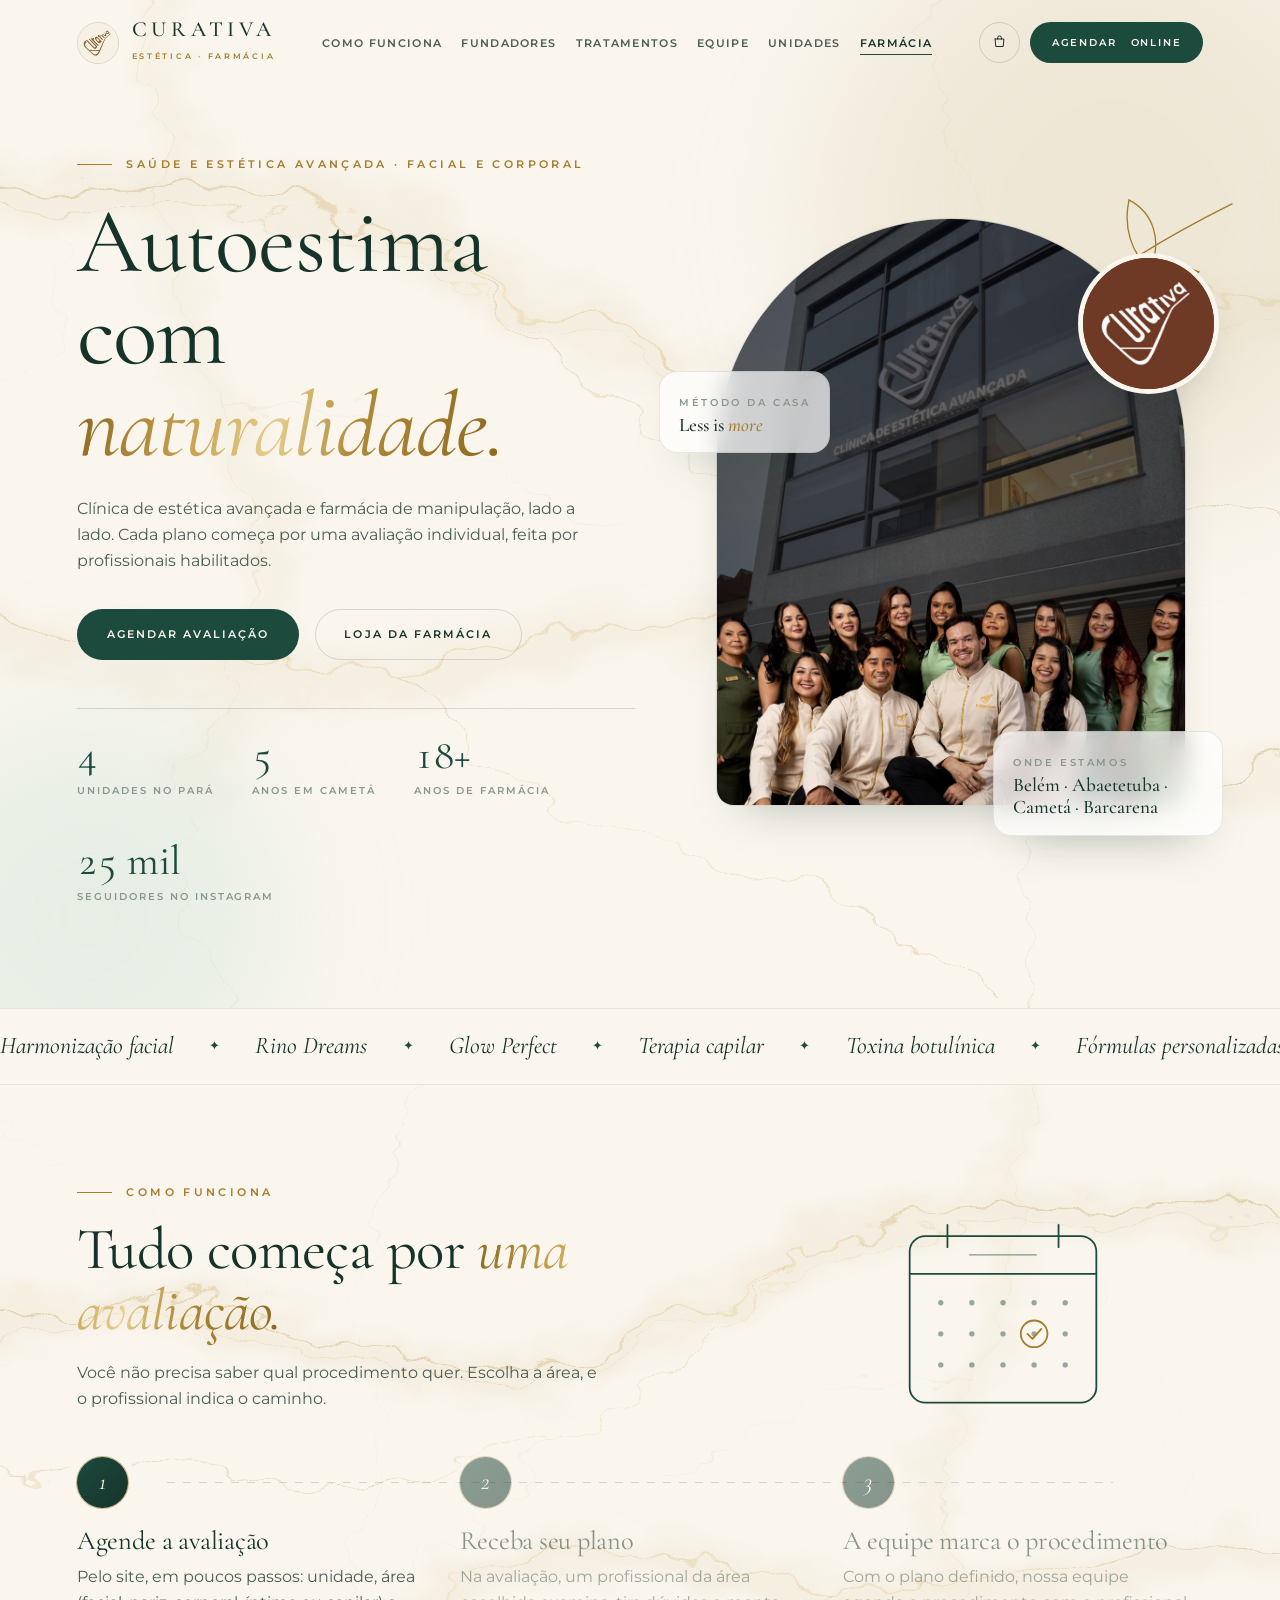
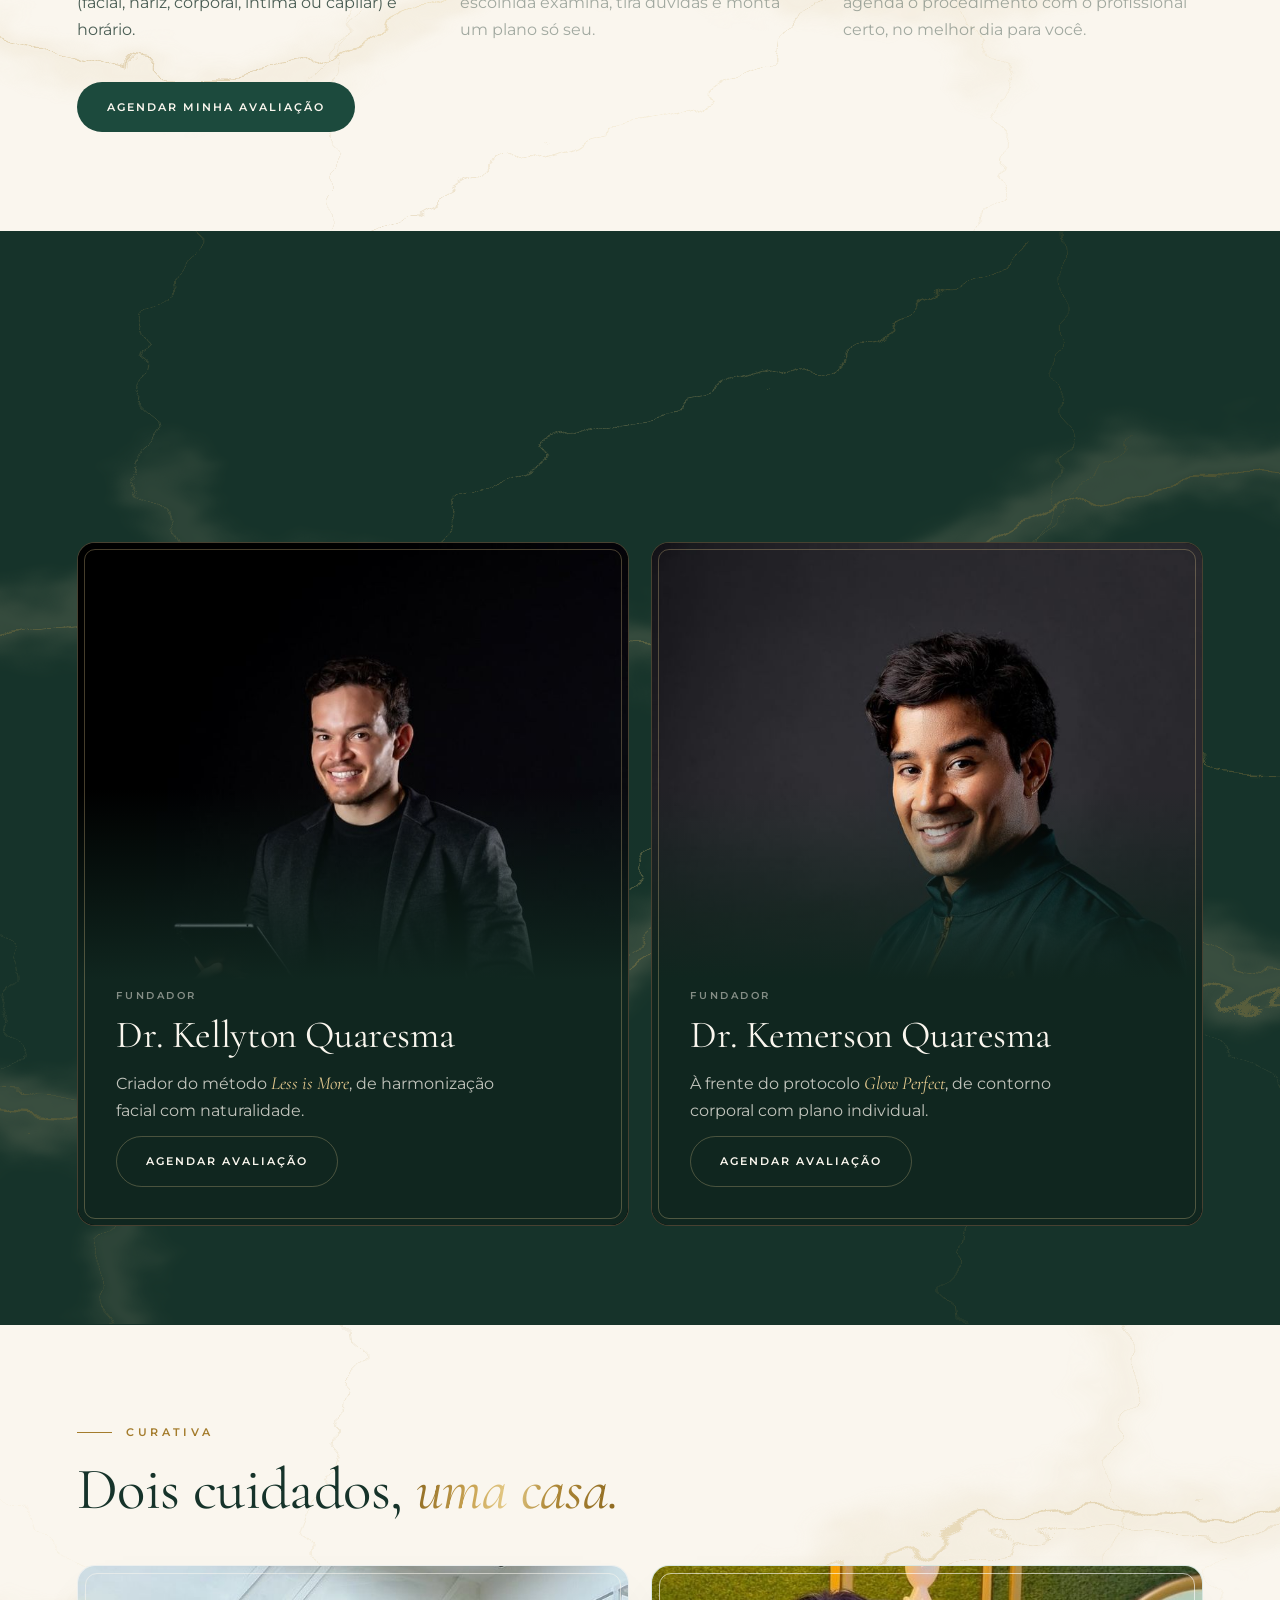
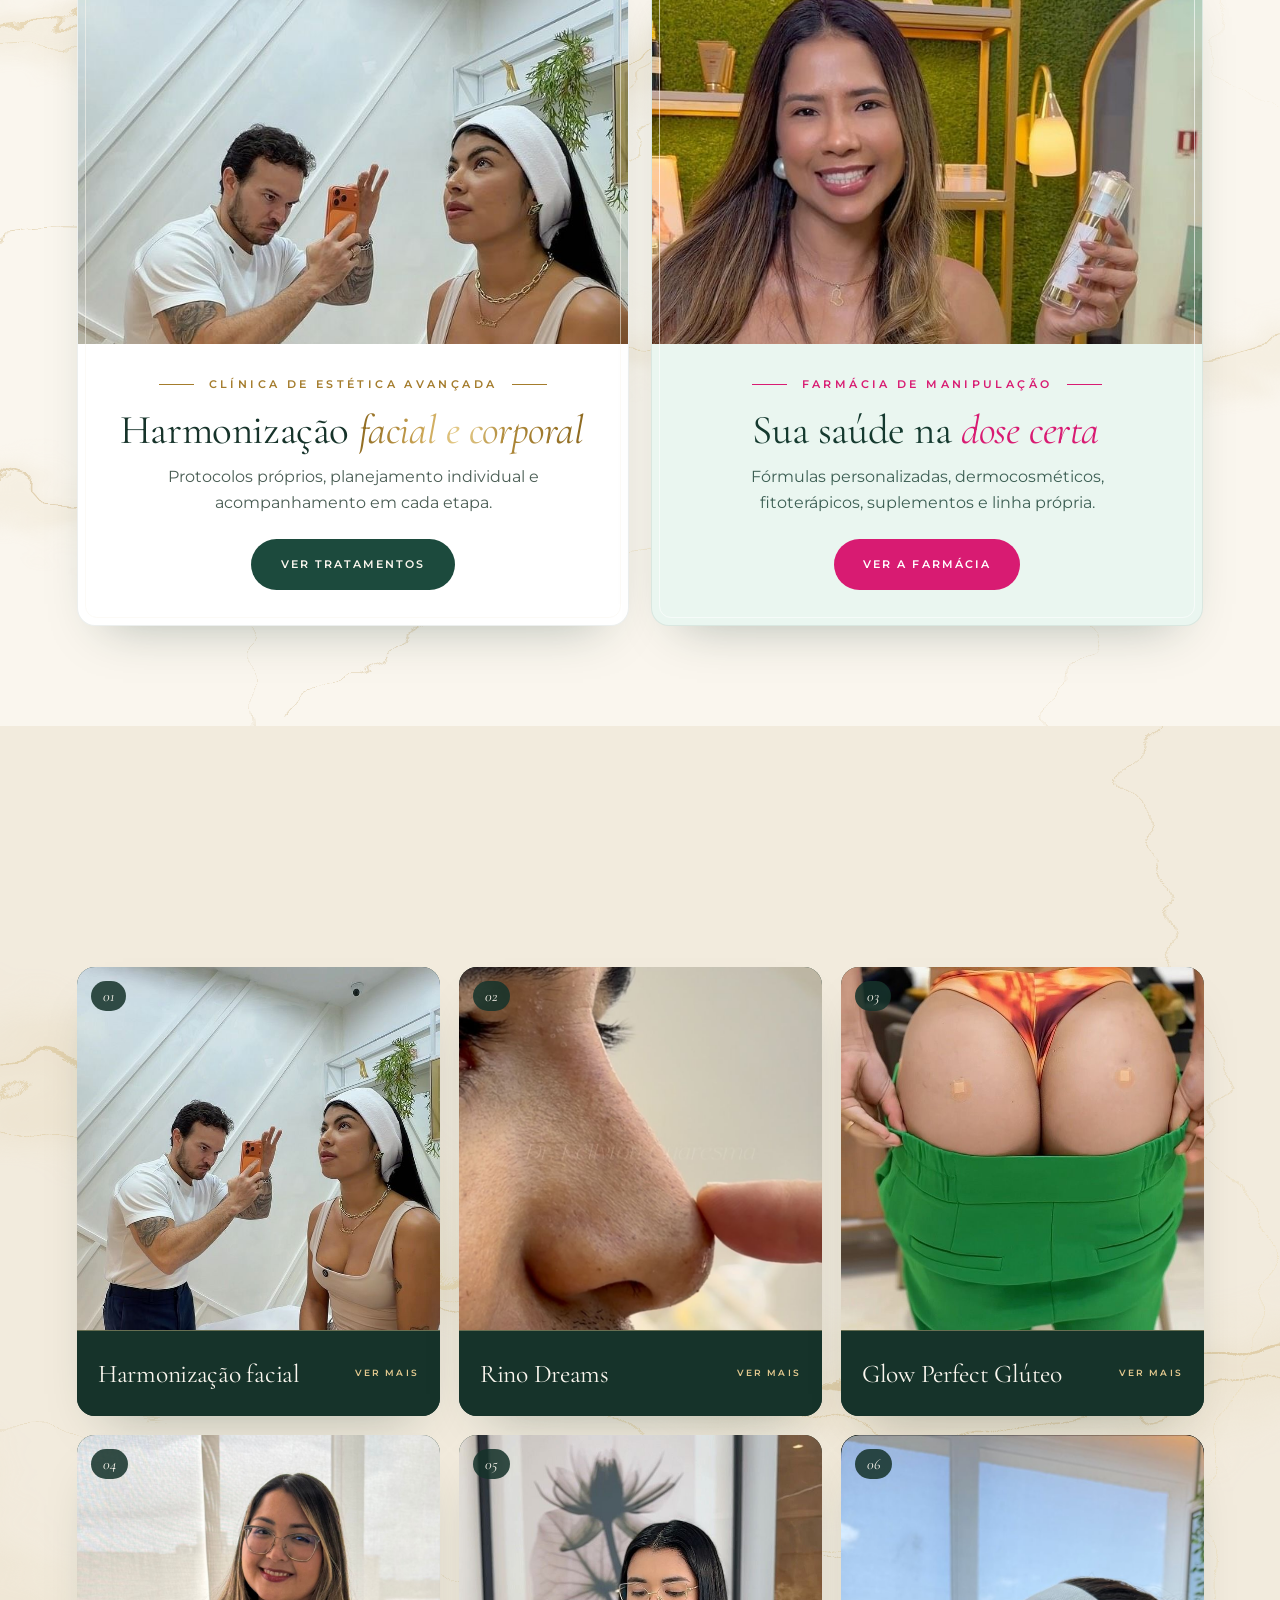
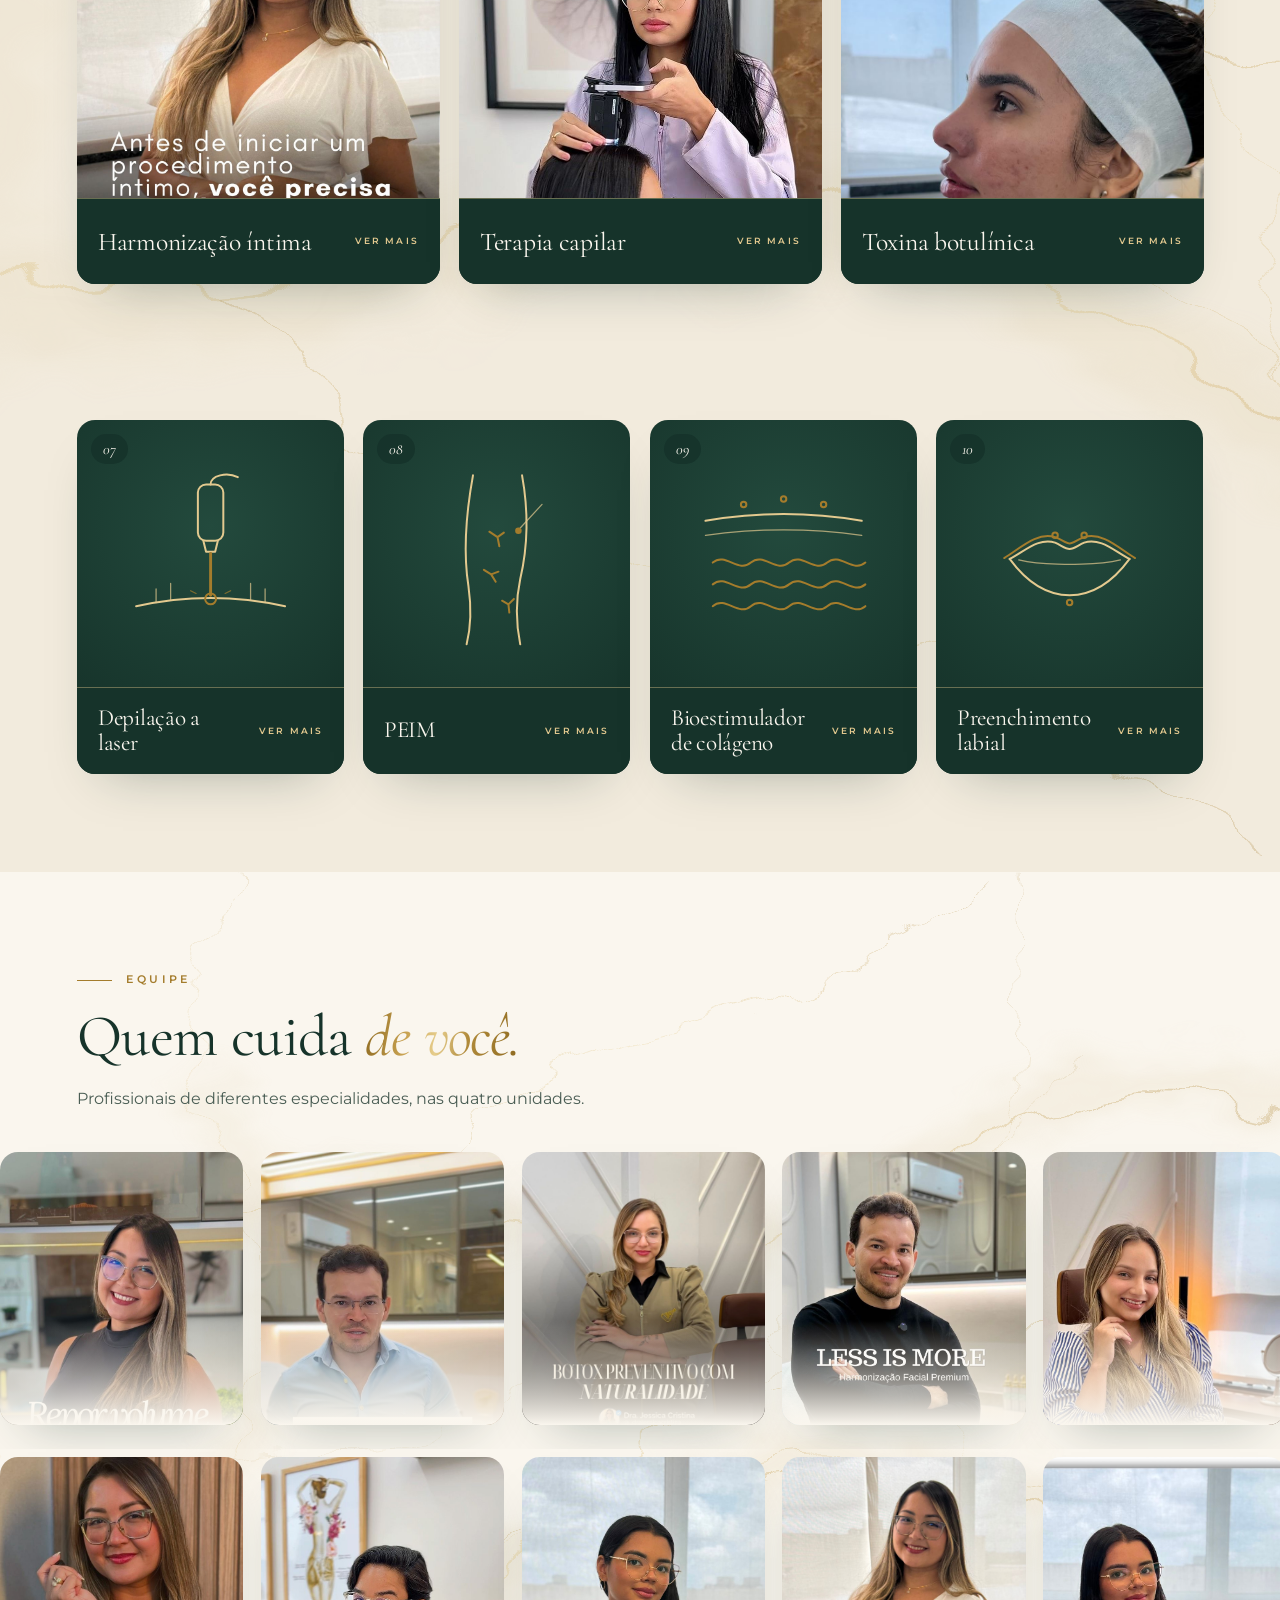
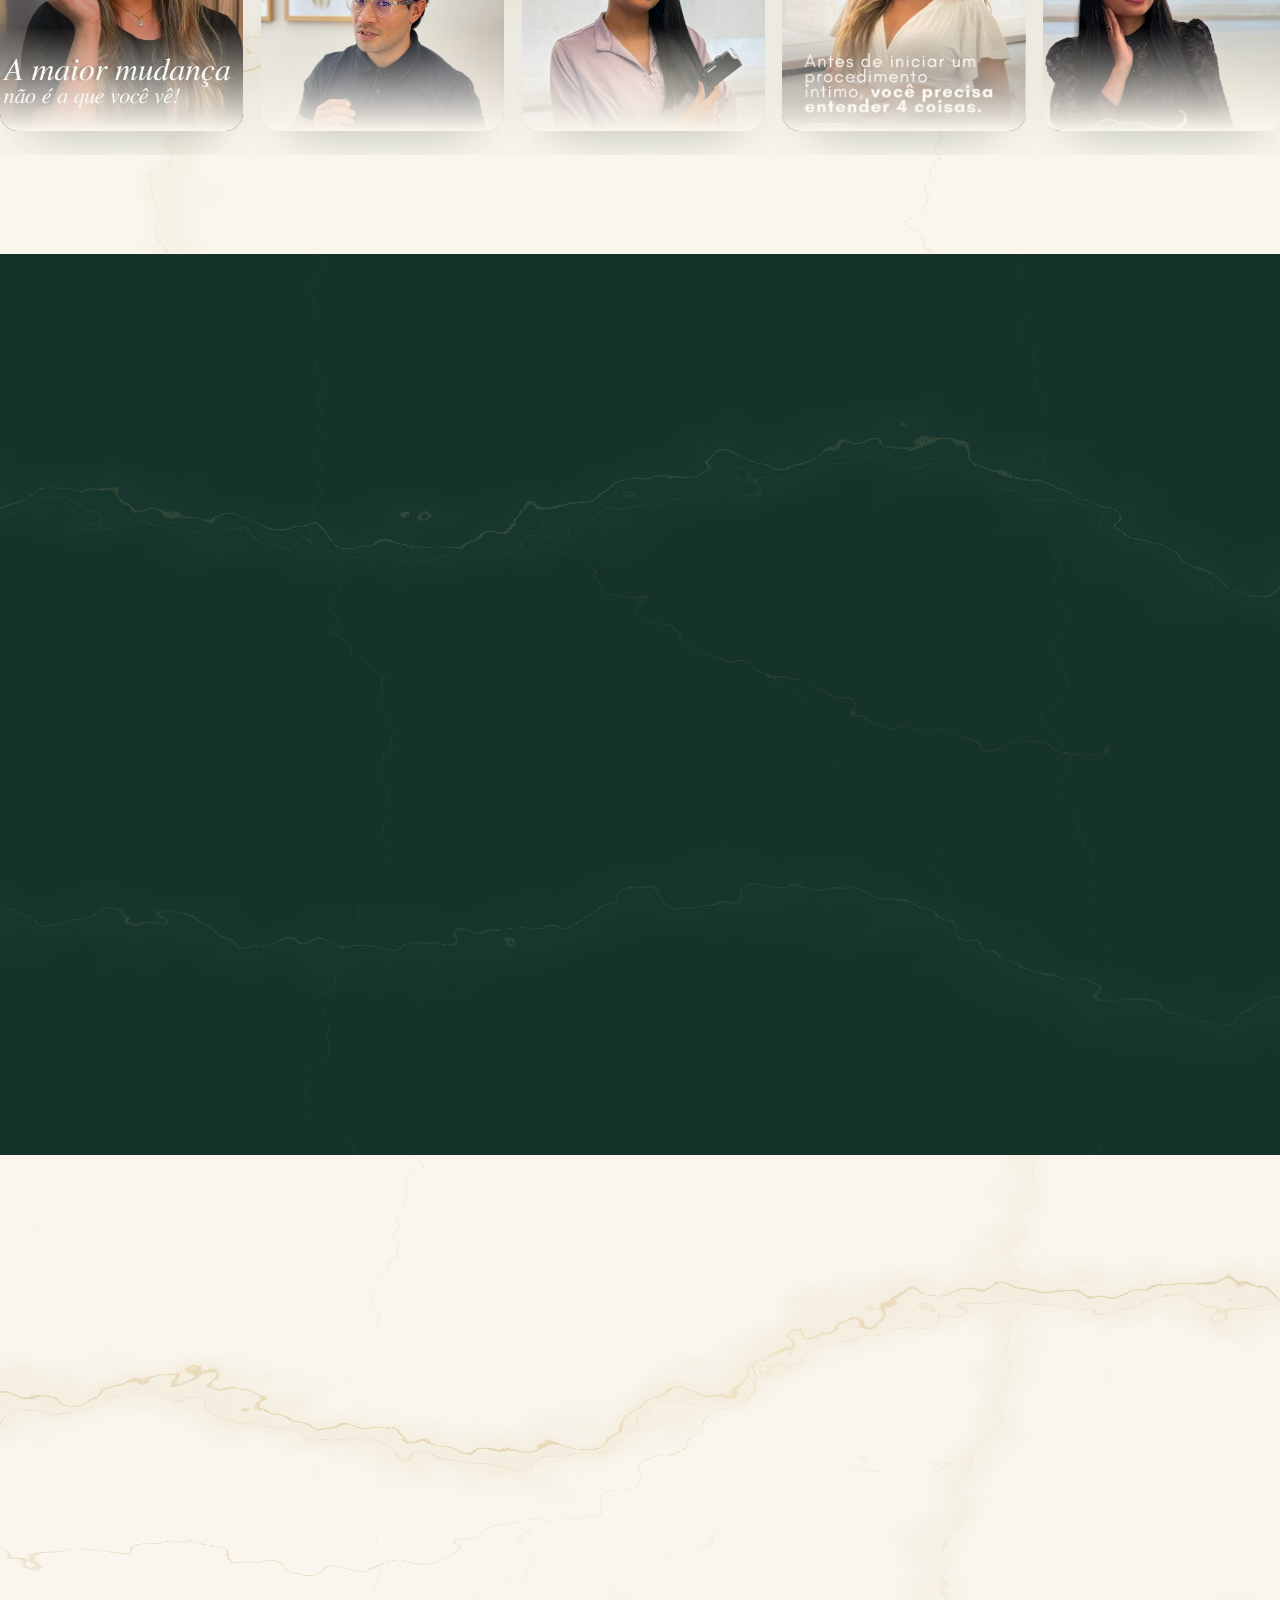
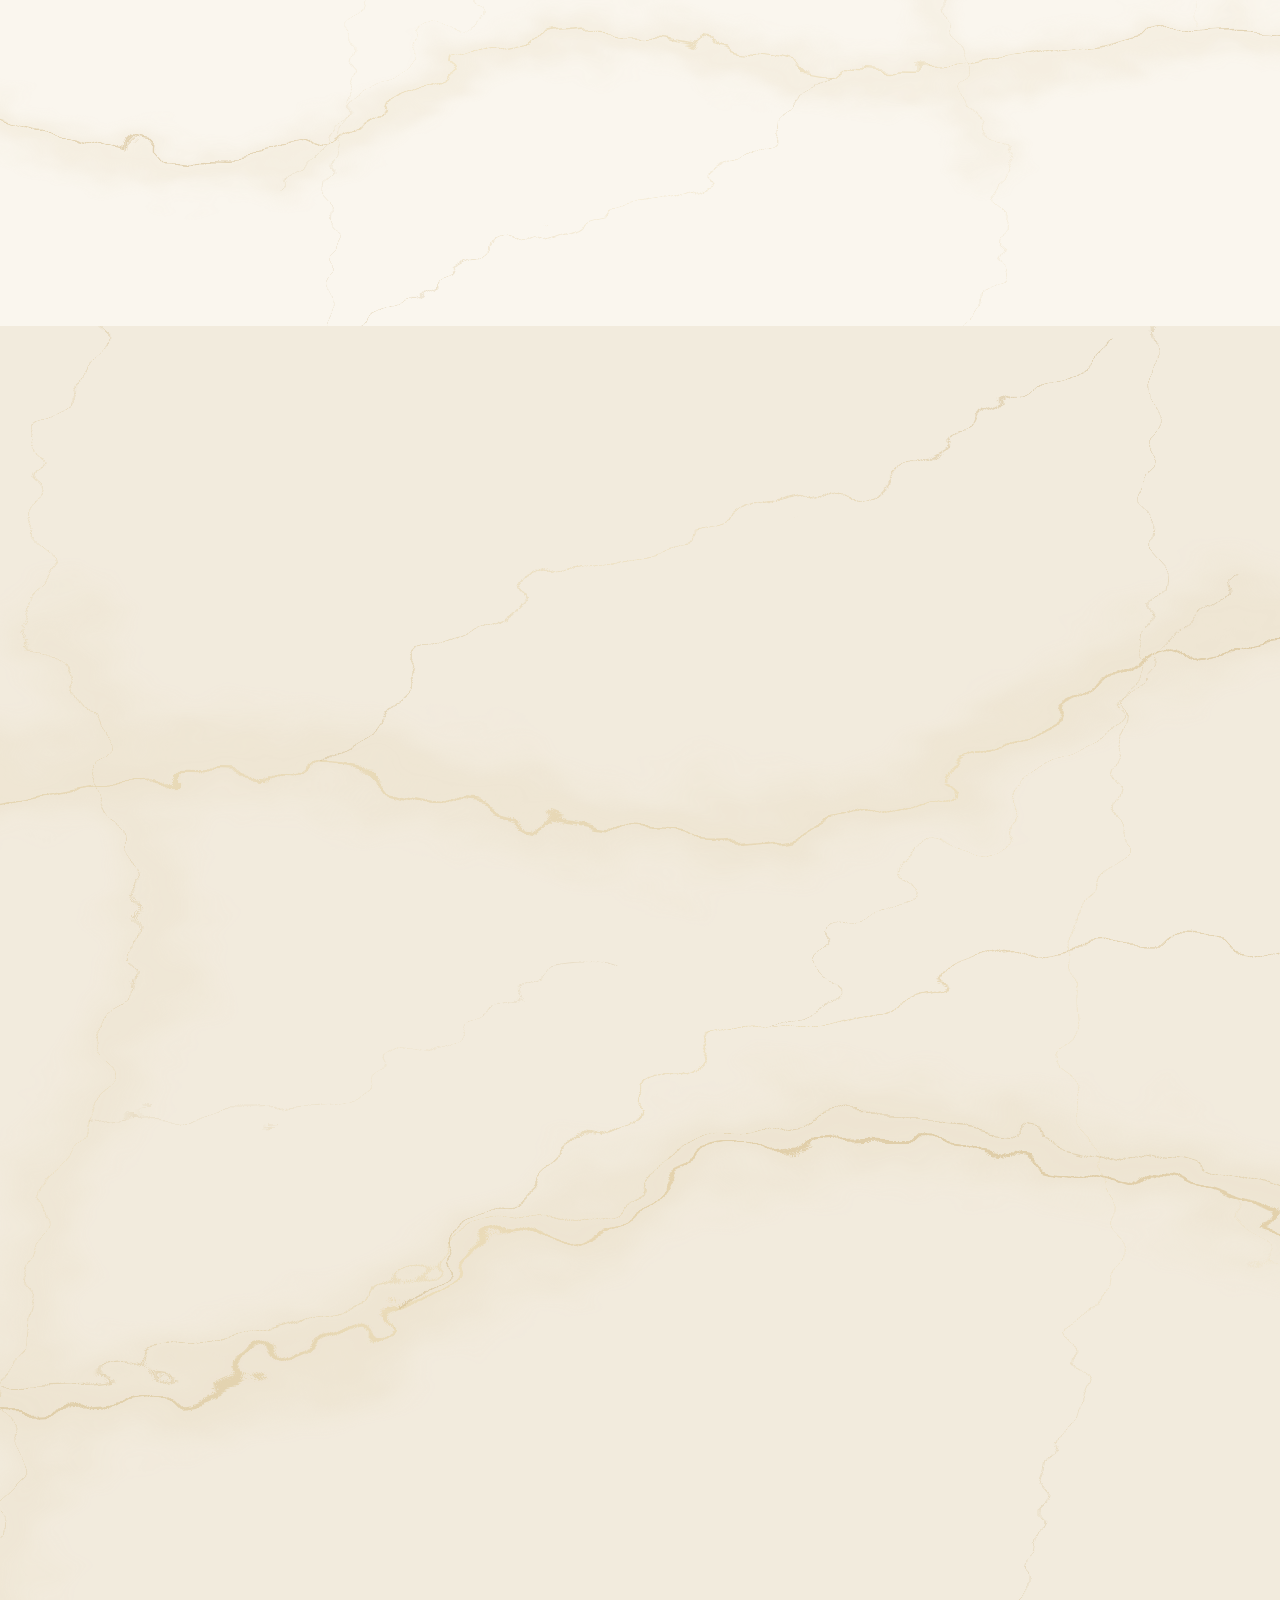
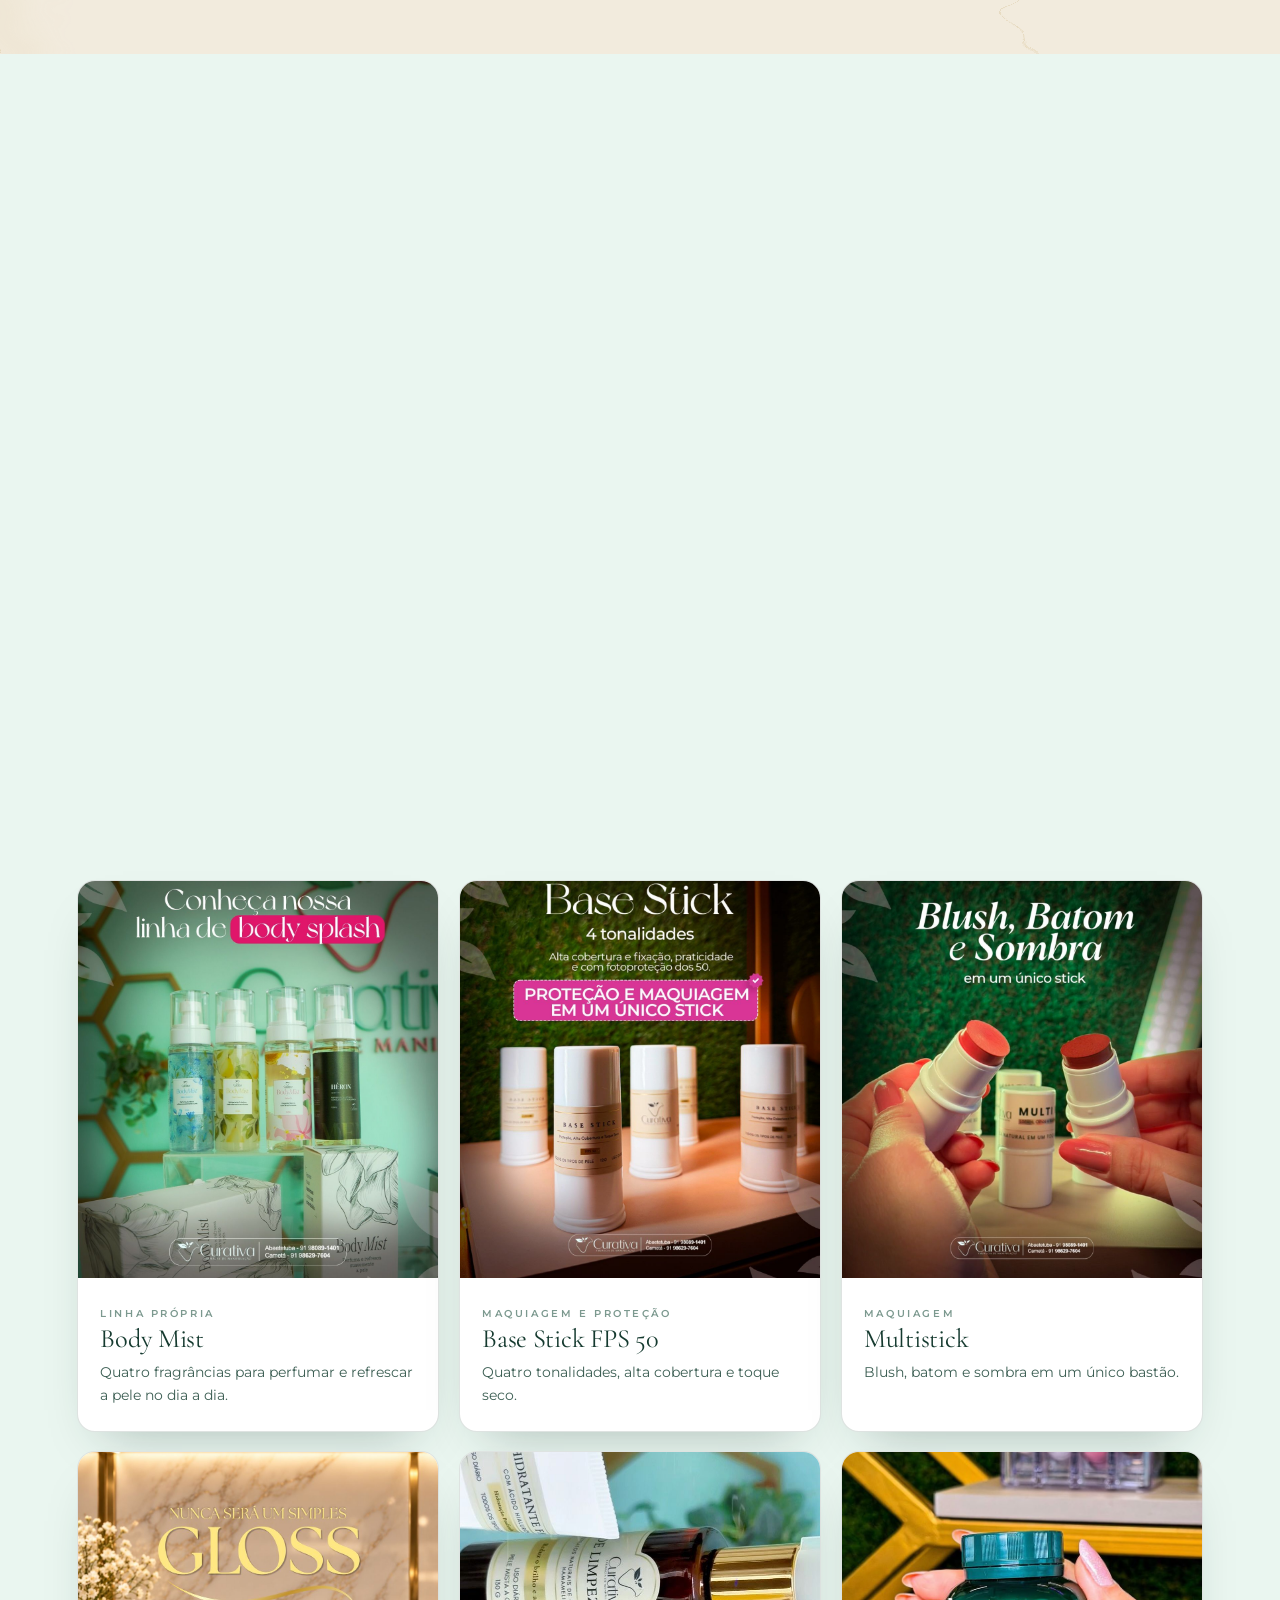
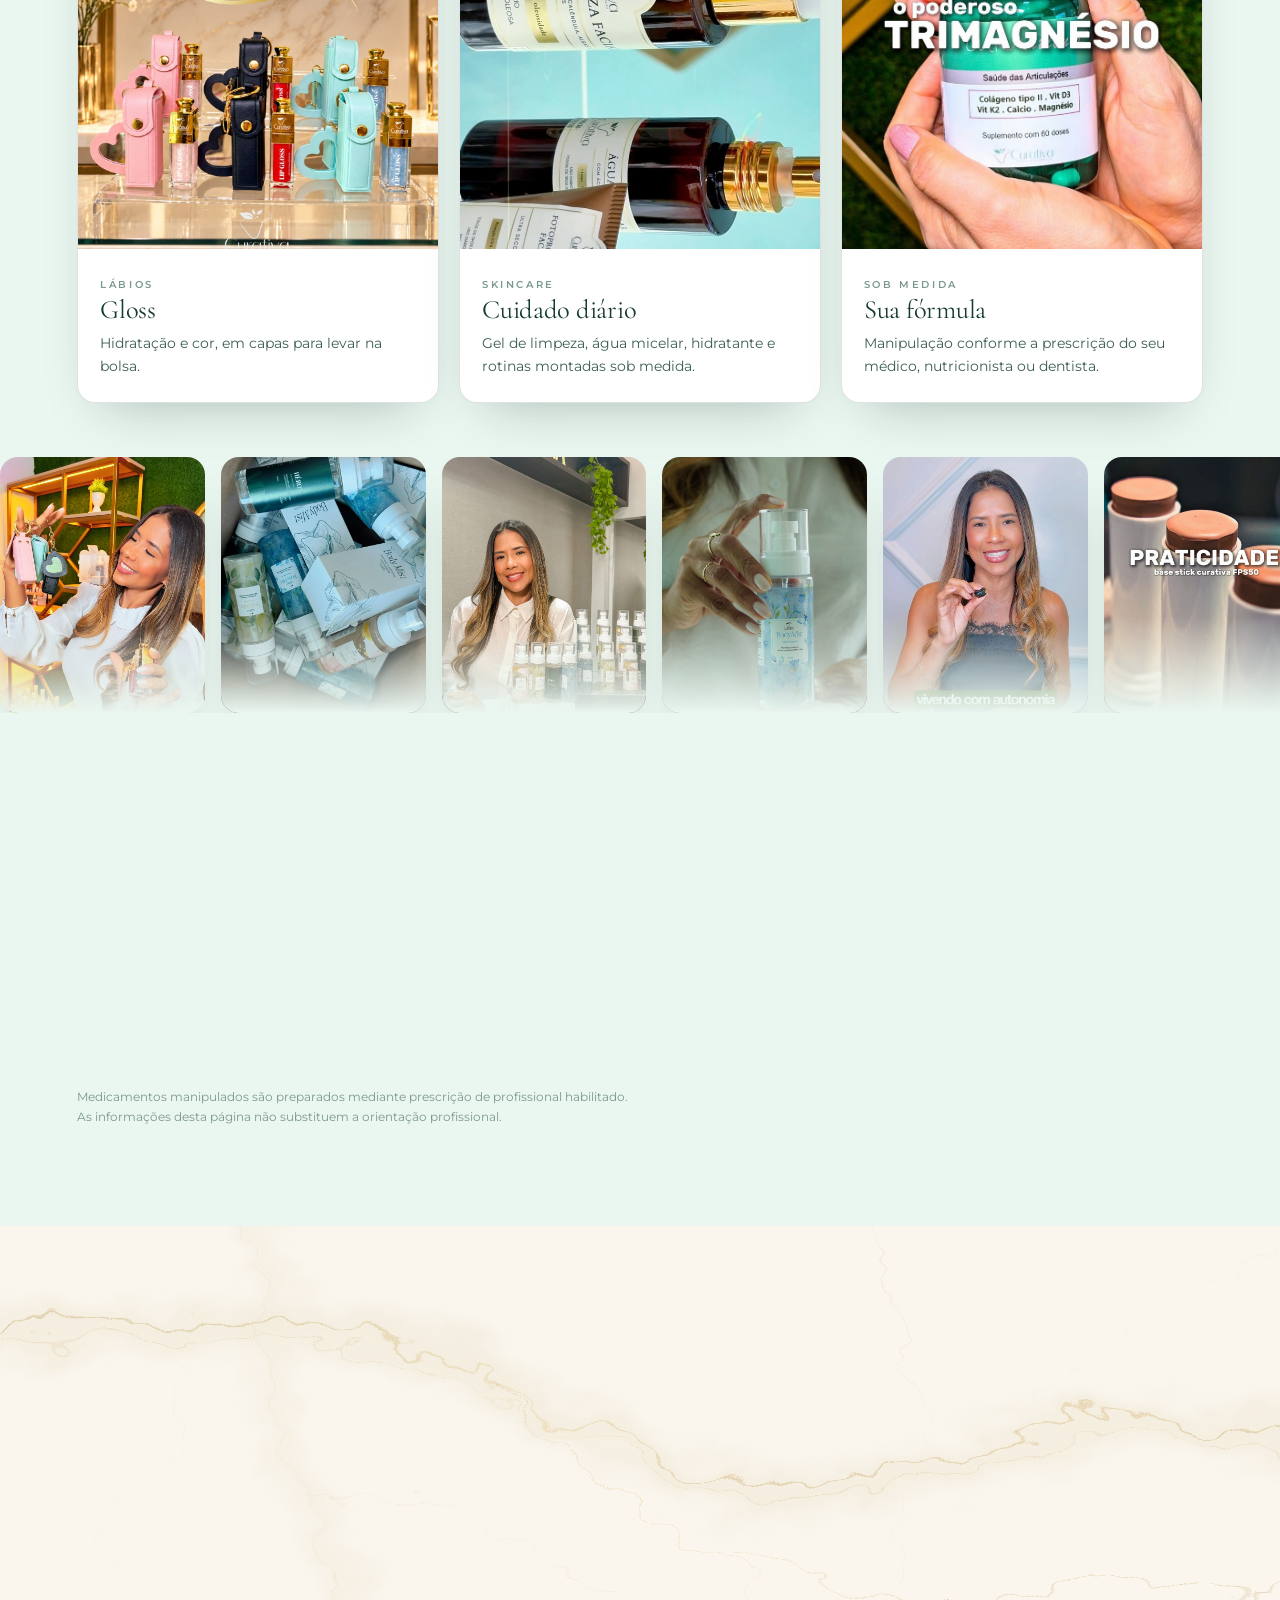
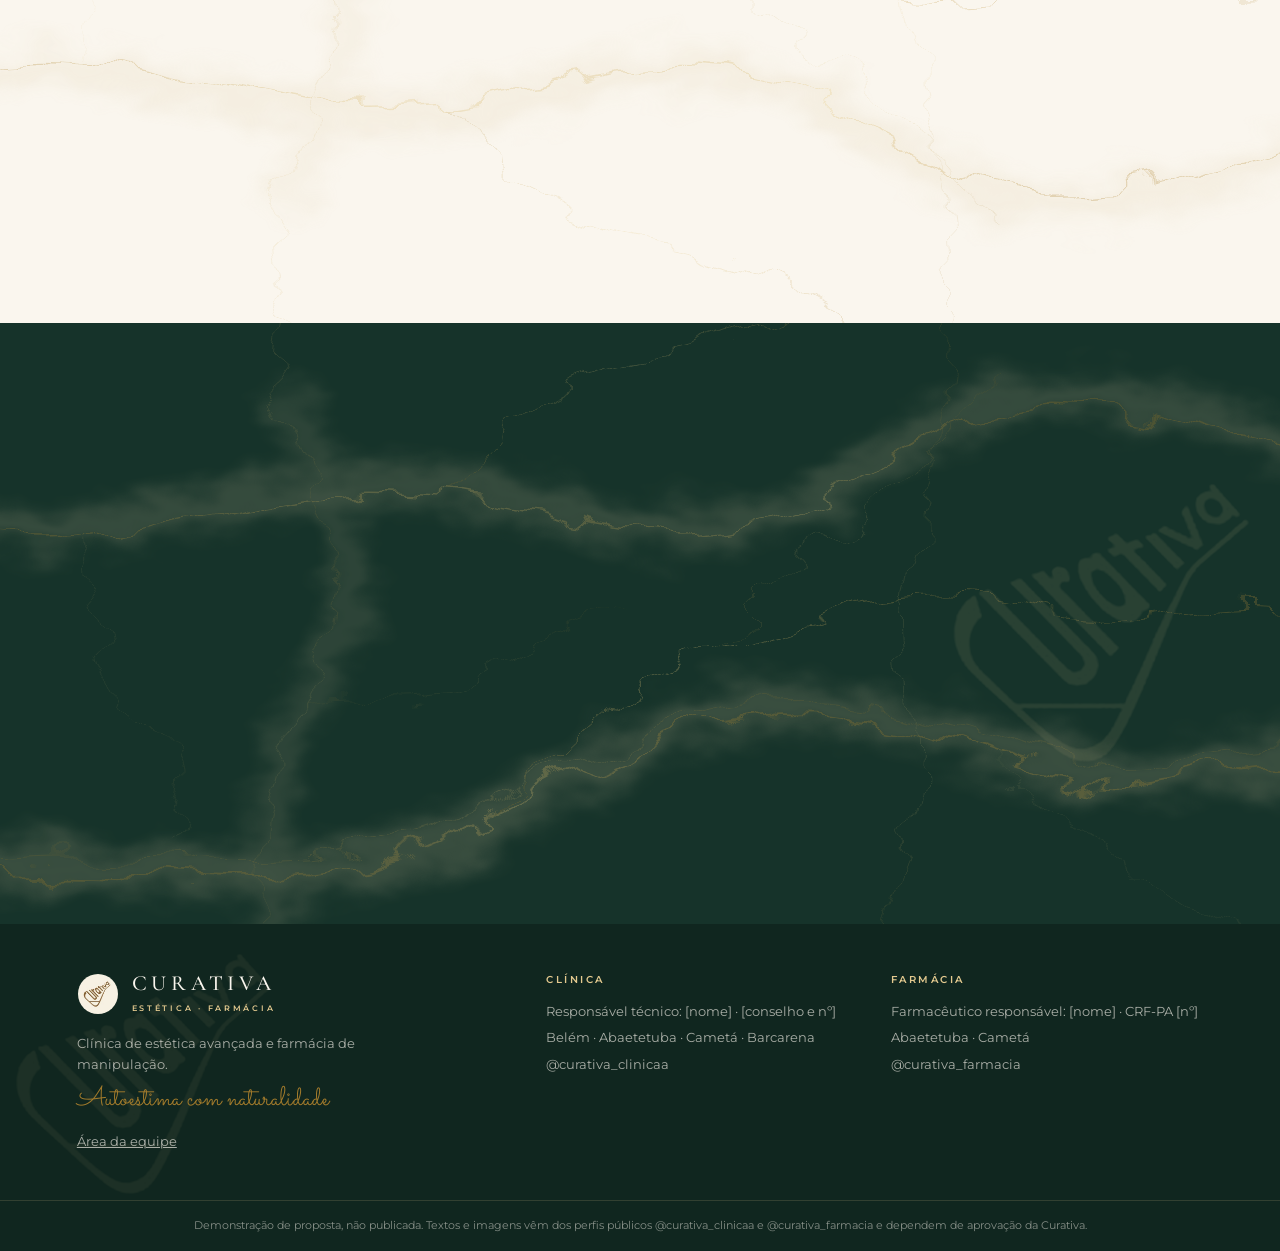
==== index.html @ 21a06015 "Versão nos arquivos de estilo e script, contra cache antigo O navegador reaproveitava o styles.css d" ====
<!doctype html>
<html lang="pt-BR">
<head>
<meta charset="utf-8">
<meta name="viewport" content="width=device-width, initial-scale=1">
<meta name="robots" content="noindex, nofollow"><!-- demo de proposta: fora dos buscadores -->
<title>Curativa · Estética Avançada e Farmácia de Manipulação</title>
<meta name="description" content="Curativa: clínica de estética avançada facial e corporal e farmácia de manipulação. Unidades em Belém, Abaetetuba, Cametá e Barcarena. Agende online.">
<meta property="og:title" content="Curativa · Estética Avançada e Farmácia de Manipulação">
<meta property="og:description" content="Autoestima com naturalidade. Agende sua avaliação online em Belém, Abaetetuba, Cametá ou Barcarena.">
<meta property="og:image" content="assets/c85.jpg">
<meta property="og:type" content="website">
<link rel="icon" type="image/png" href="assets/favicon.png">
<meta name="theme-color" content="#faf6ee">
<link rel="preconnect" href="https://fonts.googleapis.com">
<link rel="preconnect" href="https://fonts.gstatic.com" crossorigin>
<link href="https://fonts.googleapis.com/css2?family=Cormorant+Garamond:ital,wght@0,400;0,500;1,400;1,500&family=Montserrat:wght@400;500;600&family=Sacramento&display=swap" rel="stylesheet">
<link rel="stylesheet" href="styles.css?v=20261003a">
</head>
<body>
<div class="progresso" id="progresso" aria-hidden="true"></div>

<header class="nav" id="nav">
  <a class="brand" href="#top">
    <img src="assets/logo-clinica.jpg" alt="" width="42" height="42">
    <span><b>Curativa</b><small>Estética · Farmácia</small></span>
  </a>
  <button class="menu-btn" id="menu-btn" type="button" aria-expanded="false" aria-controls="menu" aria-label="Abrir menu"><span></span><span></span><span></span></button>
  <nav aria-label="Principal" id="menu">
    <ul>
      <li><a href="#como">Como funciona</a></li>
      <li><a href="#fundadores">Fundadores</a></li>
      <li><a href="#tratamentos">Tratamentos</a></li>
      <li><a href="#equipe">Equipe</a></li>
      <li><a href="#unidades">Unidades</a></li>
      <li><a href="#farmacia">Farmácia</a></li>
      <li class="so-cel"><a href="#perguntas">Perguntas</a></li>
    </ul>
  </nav>
  <div class="nav-acoes">
    <!-- atalho para a loja: contorno, para o agendamento continuar sendo a ação principal -->
    <a class="btn nav-loja" href="loja.html" aria-label="Produtos: loja da farmácia"><svg viewBox="0 0 24 24" width="15" height="15" fill="none" stroke="currentColor" stroke-width="1.6" stroke-linecap="round" stroke-linejoin="round" aria-hidden="true"><path d="M5 8h14l-1 12H6L5 8zM9 8V6a3 3 0 0 1 6 0v2"/></svg><span>Produtos</span></a>
    <a class="btn solid" href="agendar.html">Agendar<span class="so-desk">&nbsp;online</span></a>
  </div>
</header>

<main id="top">

  <!-- HERO -->
  <section class="hero">
    <div class="blob" style="width:46vw;height:46vw;right:-10%;top:-8%;background:#e6dcc4"></div>
    <div class="blob" style="width:30vw;height:30vw;left:-8%;bottom:-10%;background:#d6e8dd;animation-delay:-6s"></div>
    <div class="wrap">
      <div>
        <span class="eyebrow rv">Saúde e estética avançada · facial e corporal</span>
        <h1 class="display rv" style="--i:1">Autoestima com <em>naturalidade.</em></h1>
        <p class="lead rv" style="--i:2">Clínica de estética avançada e farmácia de manipulação, lado a lado. Cada plano começa por uma avaliação individual, feita por profissionais habilitados.</p>
        <div class="cta rv" style="--i:3">
          <a class="btn solid" href="agendar.html">Agendar avaliação</a>
          <a class="btn" href="loja.html">Loja da farmácia</a>
        </div>
        <div class="hero-stats rv" style="--i:4">
          <div class="stat"><b data-conta="4">4</b><span>unidades no Pará</span></div>
          <div class="stat"><b data-conta="5">5</b><span>anos em Cametá</span></div>
          <div class="stat"><b data-conta="18" data-sufixo="+">18+</b><span>anos de farmácia</span></div>
          <div class="stat"><b data-conta="25" data-sufixo=" mil">25 mil</b><span>seguidores no Instagram</span></div>
        </div>
      </div>
      <div class="hero-art rv" style="--i:2">
        <svg class="ramo" viewBox="0 0 300 300" aria-hidden="true">
          <path class="traco" pathLength="1" d="M20 280C60 180 120 120 280 40M92 196c-30-6-52-26-60-56 32 2 54 20 60 56zM140 150c-26-12-42-36-44-66 30 8 46 32 44 66zM196 108c-20-18-28-44-22-72 26 14 34 42 22 72zM124 172c22 14 50 14 76 0-22-18-52-18-76 0zM176 128c24 8 50 2 70-18-26-10-52-4-70 18z"/>
        </svg>
        <div class="portrait" data-par="-24"><img src="assets/c85.jpg" alt="Equipe da Curativa em frente à fachada da clínica, com o logo no prédio"></div>
        <div class="mini-foto flutua b"><img src="assets/logo-cameta.jpg" alt="Logo da Curativa, unidade Cametá" onerror="this.onerror=null;this.src='assets/logo-marrom.jpg'"></div>
        <div class="glass hero-card a flutua tilt" data-tilt>
          <span class="micro">Método da casa</span>
          <strong>Less is <em>more</em></strong>
        </div>
        <div class="glass hero-card b flutua b tilt" data-tilt>
          <span class="micro">Onde estamos</span>
          <strong>Belém · Abaetetuba · Cametá · Barcarena</strong>
        </div>
      </div>
    </div>
  </section>

  <!-- faixa em movimento -->
  <div class="faixa ticker" aria-hidden="true">
    <div><span>Harmonização facial</span><span>Rino Dreams</span><span>Glow Perfect</span><span>Terapia capilar</span><span>Toxina botulínica</span><span>Fórmulas personalizadas</span><span>Dermocosméticos</span><span>Body Mist</span></div>
    <div><span>Harmonização facial</span><span>Rino Dreams</span><span>Glow Perfect</span><span>Terapia capilar</span><span>Toxina botulínica</span><span>Fórmulas personalizadas</span><span>Dermocosméticos</span><span>Body Mist</span></div>
  </div>

  <!-- COMO FUNCIONA -->
  <section id="como">
    <div class="wrap">
      <div class="como-top">
      <div class="head">
        <span class="eyebrow rv">Como funciona</span>
        <h2 class="display rv" style="--i:1">Tudo começa por <em>uma avaliação.</em></h2>
        <p class="lead rv" style="--i:2">Você não precisa saber qual procedimento quer. Escolha a área, e o profissional indica o caminho.</p>
      </div>
      <!-- motion graphic: uma cena por passo, sincronizada com a linha do caminho (main.js) -->
      <div class="como-anim rv" style="--i:2" aria-hidden="true">
        <svg class="mg" viewBox="0 0 360 240" width="400" height="267" fill="none" stroke="#1c4a3d" stroke-width="1.6" style="max-width:100%;height:auto">
          <g class="mg-c on" data-k="0"><!-- 1: agendar, um dia marcado no calendário -->
            <rect x="96" y="44" width="168" height="150" rx="14"/><path d="M96 78h168M130 34v20M230 34v20"/><path class="fino" d="M150 61h60"/>
            <circle class="ponto" cx="124" cy="104" r="2.4"/><circle class="ponto" cx="152" cy="104" r="2.4"/><circle class="ponto" cx="180" cy="104" r="2.4"/><circle class="ponto" cx="208" cy="104" r="2.4"/><circle class="ponto" cx="236" cy="104" r="2.4"/><circle class="ponto" cx="124" cy="132" r="2.4"/><circle class="ponto" cx="152" cy="132" r="2.4"/><circle class="ponto" cx="180" cy="132" r="2.4"/><circle class="ponto" cx="208" cy="132" r="2.4"/><circle class="ponto" cx="236" cy="132" r="2.4"/><circle class="ponto" cx="124" cy="160" r="2.4"/><circle class="ponto" cx="152" cy="160" r="2.4"/><circle class="ponto" cx="180" cy="160" r="2.4"/><circle class="ponto" cx="208" cy="160" r="2.4"/><circle class="ponto" cx="236" cy="160" r="2.4"/>
            <circle class="ouro d" pathLength="1" style="--t:.4s" cx="208" cy="132" r="12"/>
            <path class="ouro d" pathLength="1" style="--t:1s" d="M202 132l4.5 4.5 8-9"/>
            <circle class="ouro onda" style="--t:1.5s" cx="208" cy="132" r="12"/>
          </g>
          <g class="mg-c" data-k="1"><!-- 2: plano, pontos do planejamento no rosto e prancheta preenchida -->
            <g transform="translate(-48 50) scale(1.2)">
              <path d="M140 10c-25 0-38 17-38 40 0 19 7 28 11 38 4 10 13 18 27 18s23-8 27-18c4-10 11-19 11-38 0-23-13-40-38-40z"/>
              <path class="fino" d="M119 52h13M148 52h13M140 56v17M131 88c6 4 12 4 18 0M102 56c-5-1-7 3-6 9s4 9 8 8M178 56c5-1 7 3 6 9s-4 9-8 8"/>
              <path class="ouro fino d" pathLength="1" style="--t:.2s" d="M92 46h96M140 6v104"/>
              <circle class="ponto ouro pop" style="--t:0.50s" cx="123" cy="36" r="3"/><circle class="ponto ouro pop" style="--t:0.72s" cx="157" cy="36" r="3"/><circle class="ponto ouro pop" style="--t:0.94s" cx="114" cy="72" r="3"/><circle class="ponto ouro pop" style="--t:1.16s" cx="166" cy="72" r="3"/><circle class="ponto ouro pop" style="--t:1.38s" cx="140" cy="98" r="3"/>
            </g>
            <rect x="222" y="74" width="86" height="112" rx="8"/><path d="M250 68h30v12h-30z"/>
            <path class="ouro d" pathLength="1" style="--t:0.50s" d="M234 104l4 4 7-8"/><path class="fino d" pathLength="1" style="--t:0.65s" d="M256 104h40"/><path class="ouro d" pathLength="1" style="--t:0.95s" d="M234 130l4 4 7-8"/><path class="fino d" pathLength="1" style="--t:1.10s" d="M256 130h40"/><path class="ouro d" pathLength="1" style="--t:1.40s" d="M234 156l4 4 7-8"/><path class="fino d" pathLength="1" style="--t:1.55s" d="M256 156h40"/>
          </g>
          <g class="mg-c" data-k="2"><!-- 3: procedimento marcado, relógio avança até o horário e selo de confirmado -->
            <circle cx="140" cy="126" r="58"/><path class="fino" d="M140 74v8M140 170v8M88 126h8M184 126h8"/>
            <path d="M140 126v-28"/><path class="ouro ponteiro" d="M140 126l30 -16"/><circle class="ponto" cx="140" cy="126" r="3.5"/>
            <circle class="ouro d" pathLength="1" style="--t:1s" cx="262" cy="80" r="24"/>
            <path class="ouro d" pathLength="1" style="--t:1.5s" d="M251 80l7 7 13-14"/>
            <path class="ouro pop" style="--t:1.9s" d="M300 140v-12M294 134h12"/><path class="ouro pop" style="--t:2.1s" d="M226 40v-10M221 35h10"/><path class="fino pop" style="--t:2.3s" d="M70 64v-10M65 59h10"/>
          </g>
        </svg>
      </div>
      </div>
      <ol class="caminho">
        <li class="rv"><span class="num">1</span><h3 class="display">Agende a avaliação</h3><p>Pelo site, em poucos passos: unidade, área (facial, nariz, corporal, íntima ou capilar) e horário.</p></li>
        <li class="rv" style="--i:1"><span class="num">2</span><h3 class="display">Receba seu plano</h3><p>Na avaliação, um profissional da área escolhida examina, tira dúvidas e monta um plano só seu.</p></li>
        <li class="rv" style="--i:2"><span class="num">3</span><h3 class="display">A equipe marca o procedimento</h3><p>Com o plano definido, nossa equipe agenda o procedimento com o profissional certo, no melhor dia para você.</p></li>
      </ol>
      <div class="rv" style="margin-top:2.4rem"><a class="btn solid" href="agendar.html">Agendar minha avaliação</a></div>
    </div>
  </section>

  <!-- FUNDADORES -->
  <section class="theme-verde" id="fundadores">
    <div class="wrap">
      <div class="head">
        <span class="eyebrow rv">Quem fundou</span>
        <h2 class="display rv" style="--i:1">Dois nomes por trás <em>da Curativa.</em></h2>
        <p class="lead rv" style="--i:2">A clínica nasceu do trabalho de quem atende. Os fundadores seguem à frente dos protocolos que levam a assinatura da casa.</p>
      </div>
      <div class="fundadores">
        <article class="fundador tilt rv" data-tilt>
          <img src="assets/c-lessismore.jpg" alt="Fundador da Curativa, de blazer escuro, segurando um tablet">
          <div>
            <span class="micro">Fundador</span>
            <h3 class="display">Dr. Kellyton Quaresma</h3>
            <p>Criador do método <em>Less is More</em>, de harmonização facial com naturalidade.</p>
            <a class="btn" href="agendar.html">Agendar avaliação</a>
          </div>
        </article>
        <article class="fundador tilt rv" data-tilt style="--i:1">
          <img src="assets/c-glow.jpg" alt="Fundador da Curativa, com o jaleco verde da clínica">
          <div>
            <span class="micro">Fundador</span>
            <h3 class="display">Dr. Kemerson Quaresma</h3>
            <p>À frente do protocolo <em>Glow Perfect</em>, de contorno corporal com plano individual.</p>
            <a class="btn" href="agendar.html">Agendar avaliação</a>
          </div>
        </article>
      </div>
    </div>
  </section>

  <!-- DUAS PORTAS -->
  <section id="clinica">
    <div class="wrap">
      <div class="head">
        <span class="eyebrow rv">Curativa</span>
        <h2 class="display rv" style="--i:1">Dois cuidados, <em>uma casa.</em></h2>
      </div>
      <div class="doors">
        <a class="door tilt rv" data-tilt href="#tratamentos">
          <img src="assets/c95.jpg" alt="" style="object-position:50% 30%">
          <span class="eyebrow">Clínica de estética avançada</span>
          <h3 class="display">Harmonização <em>facial e corporal</em></h3>
          <p>Protocolos próprios, planejamento individual e acompanhamento em cada etapa.</p>
          <span class="btn solid">Ver tratamentos</span>
        </a>
        <a class="door tilt rv theme-farmacia" data-tilt style="--i:1" href="#farmacia">
          <img src="assets/f12.jpg" alt="" style="object-position:50% 32%">
          <span class="eyebrow">Farmácia de manipulação</span>
          <h3 class="display">Sua saúde na <em>dose certa</em></h3>
          <p>Fórmulas personalizadas, dermocosméticos, fitoterápicos, suplementos e linha própria.</p>
          <span class="btn solid">Ver a farmácia</span>
        </a>
      </div>
    </div>
  </section>

  <!-- TRATAMENTOS: flip cards 3D com foto do procedimento -->
  <section class="sec-alt" id="tratamentos">
    <div class="wrap">
      <div class="head-row" style="margin-bottom:clamp(2.2rem,5vh,3.6rem)">
        <div class="head" style="margin:0">
          <span class="eyebrow rv">Tratamentos</span>
          <h2 class="display rv" style="--i:1">O que fazemos, <em>e como.</em></h2>
        </div>
        <span class="hint rv" style="--i:2">passe o mouse ou toque para virar →</span>
      </div>
      <ul class="flips">
        <li><button class="flip rv" type="button" aria-pressed="false"><span class="flip-in">
          <span class="flip-f" style="--pos:50% 32%"><img src="assets/c95.jpg" alt="Profissional marcando pontos no rosto de uma paciente"><span class="n">01</span>
            <span class="why"><strong class="display" style="font-size:1.6rem">Harmonização facial</strong><span>ver mais</span></span></span>
          <span class="flip-b"><span class="micro">01 · Método Less is More</span>
            <p>Planejamento que respeita os traços de cada rosto. Pode combinar preenchimento com ácido hialurônico e bioestimuladores, conforme a avaliação.</p>
            <svg class="cena" viewBox="0 0 280 120" aria-hidden="true">
  <path d="M140 10c-25 0-38 17-38 40 0 19 7 28 11 38 4 10 13 18 27 18s23-8 27-18c4-10 11-19 11-38 0-23-13-40-38-40z"/>
  <path class="fino" d="M119 52h13M148 52h13M140 56v17M131 88c6 4 12 4 18 0M102 56c-5-1-7 3-6 9s4 9 8 8M178 56c5-1 7 3 6 9s-4 9-8 8"/>
  <path class="ouro desenha" pathLength="1" d="M92 46h96M140 6v104M108 74l64 0"/>
  <circle class="ouro pt" style="--d:0s" cx="123" cy="36" r="3"/><circle class="ouro pt" style="--d:.35s" cx="157" cy="36" r="3"/>
  <circle class="ouro pt" style="--d:.7s" cx="114" cy="72" r="3"/><circle class="ouro pt" style="--d:1.05s" cx="166" cy="72" r="3"/>
  <circle class="ouro pt" style="--d:1.4s" cx="140" cy="98" r="3"/>
</svg>
            <span class="go" data-href="agendar.html?a=facial">Agendar avaliação →</span></span>
        </span></button></li>

        <li><button class="flip rv" type="button" aria-pressed="false" style="--i:1"><span class="flip-in">
          <span class="flip-f" style="--pos:50% 48%"><img src="assets/c49.jpg" alt="Perfil de um nariz em close"><span class="n">02</span>
            <span class="why"><strong class="display" style="font-size:1.6rem">Rino Dreams</strong><span>ver mais</span></span></span>
          <span class="flip-b"><span class="micro">02 · Rinomodelação</span>
            <p>Protocolo da casa para o contorno do nariz, feito em consultório e sem cirurgia. A indicação depende da avaliação presencial.</p>
            <svg class="cena" viewBox="0 0 280 120" aria-hidden="true">
  <path class="fino tracejado" d="M146 41C142 44 134 45 131 54C129 62 119 68 113 77"/>
  <path d="M170 2C161 12 153 22 151 32C150 36 148 38 146 41C142 44 134 45 131 54C129 62 119 68 113 77C111 80 115 83 126 82C123 85 120 88 117 91C116 94 121 95 124 97C121 99 118 101 119 104C121 107 126 106 126 109C125 113 123 116 127 120"><animate attributeName="d" values="M170 2C161 12 153 22 151 32C150 36 148 38 146 41C142 44 134 45 131 54C129 62 119 68 113 77C111 80 115 83 126 82C123 85 120 88 117 91C116 94 121 95 124 97C121 99 118 101 119 104C121 107 126 106 126 109C125 113 123 116 127 120;M170 2C161 12 153 22 151 32C150 36 148 38 146 41C142 44 134 45 131 54C129 62 119 68 113 77C111 80 115 83 126 82C123 85 120 88 117 91C116 94 121 95 124 97C121 99 118 101 119 104C121 107 126 106 126 109C125 113 123 116 127 120;M170 2C161 12 153 22 151 32C150 36 148 38 146 41C140 48 134 54 128 60C123 65 117 69 111 72C109 76 114 81 126 82C123 85 120 88 117 91C116 94 121 95 124 97C121 99 118 101 119 104C121 107 126 106 126 109C125 113 123 116 127 120;M170 2C161 12 153 22 151 32C150 36 148 38 146 41C140 48 134 54 128 60C123 65 117 69 111 72C109 76 114 81 126 82C123 85 120 88 117 91C116 94 121 95 124 97C121 99 118 101 119 104C121 107 126 106 126 109C125 113 123 116 127 120;M170 2C161 12 153 22 151 32C150 36 148 38 146 41C142 44 134 45 131 54C129 62 119 68 113 77C111 80 115 83 126 82C123 85 120 88 117 91C116 94 121 95 124 97C121 99 118 101 119 104C121 107 126 106 126 109C125 113 123 116 127 120" dur="4.5s" repeatCount="indefinite" calcMode="spline" keyTimes="0;0.3;0.55;0.88;1" keySplines=".4 0 .2 1;.4 0 .2 1;.4 0 .2 1;.4 0 .2 1"/></path>
  <path class="fino" d="M168 35c6-5 15-5 21 0M171 46c5 3 11 3 16 0M175 49l-1 4M180 50v4M185 49l1 4"/>
  <path class="ouro grosso" d="M146 41C140 48 134 54 128 60C123 65 117 69 111 72" opacity="0"><animate attributeName="opacity" values="0;0;1;1;0" dur="4.5s" repeatCount="indefinite" calcMode="spline" keyTimes="0;0.3;0.55;0.88;1" keySplines=".4 0 .2 1;.4 0 .2 1;.4 0 .2 1;.4 0 .2 1"/></path>
  <g class="ouro" opacity="0"><animate attributeName="opacity" values="0;0;1;1;0" dur="4.5s" repeatCount="indefinite" calcMode="spline" keyTimes="0;0.3;0.55;0.88;1" keySplines=".4 0 .2 1;.4 0 .2 1;.4 0 .2 1;.4 0 .2 1"/>
    <path d="M94 62v-12M88 56h12M82 86v-8M78 82h8M100 38v-6M97 35h6"/>
  </g>
</svg>
            <span class="go" data-href="agendar.html?a=nariz">Agendar avaliação →</span></span>
        </span></button></li>

        <li><button class="flip rv" type="button" aria-pressed="false" style="--i:2"><span class="flip-in">
          <span class="flip-f" style="--pos:50% 100%"><img src="assets/c21.jpg" alt="Foto da campanha Glow Perfect Glúteo"><span class="n">03</span>
            <span class="why"><strong class="display" style="font-size:1.6rem">Glow Perfect Glúteo</strong><span>ver mais</span></span></span>
          <span class="flip-b"><span class="micro">03 · Corporal</span>
            <p>Planejamento personalizado para o contorno corporal, definido caso a caso junto com o profissional.</p>
            <svg class="cena" viewBox="0 0 280 120" aria-hidden="true">
  <path d="M127 2C122 18 106 34 104 56C102 76 109 98 117 118"><animate attributeName="d" values="M127 2C122 18 106 34 104 56C102 76 109 98 117 118;M127 2C122 18 106 34 104 56C102 76 109 98 117 118;M127 2C121 18 103 34 101 56C99 76 108 98 117 118;M127 2C121 18 103 34 101 56C99 76 108 98 117 118;M127 2C122 18 106 34 104 56C102 76 109 98 117 118" dur="4.5s" repeatCount="indefinite" calcMode="spline" keyTimes="0;0.3;0.55;0.88;1" keySplines=".4 0 .2 1;.4 0 .2 1;.4 0 .2 1;.4 0 .2 1"/></path>
  <path d="M153 2C158 18 174 34 176 56C178 76 171 98 163 118"><animate attributeName="d" values="M153 2C158 18 174 34 176 56C178 76 171 98 163 118;M153 2C158 18 174 34 176 56C178 76 171 98 163 118;M153 2C159 18 177 34 179 56C181 76 172 98 163 118;M153 2C159 18 177 34 179 56C181 76 172 98 163 118;M153 2C158 18 174 34 176 56C178 76 171 98 163 118" dur="4.5s" repeatCount="indefinite" calcMode="spline" keyTimes="0;0.3;0.55;0.88;1" keySplines=".4 0 .2 1;.4 0 .2 1;.4 0 .2 1;.4 0 .2 1"/></path>
  <path class="fino" d="M110 86C119 95 131 95 140 88C149 95 161 95 170 86"><animate attributeName="d" values="M110 86C119 95 131 95 140 88C149 95 161 95 170 86;M110 86C119 95 131 95 140 88C149 95 161 95 170 86;M108 81C118 90 131 90 140 83C149 90 162 90 172 81;M108 81C118 90 131 90 140 83C149 90 162 90 172 81;M110 86C119 95 131 95 140 88C149 95 161 95 170 86" dur="4.5s" repeatCount="indefinite" calcMode="spline" keyTimes="0;0.3;0.55;0.88;1" keySplines=".4 0 .2 1;.4 0 .2 1;.4 0 .2 1;.4 0 .2 1"/></path>
  <path class="fino" d="M140 62v22M138 118c0-12 1-21 2-28M142 118c0-12-1-21-2-28"/>
  <g class="ouro grosso" opacity="0"><animate attributeName="opacity" values="0;0;1;1;0" dur="4.5s" repeatCount="indefinite" calcMode="spline" keyTimes="0;0.3;0.55;0.88;1" keySplines=".4 0 .2 1;.4 0 .2 1;.4 0 .2 1;.4 0 .2 1"/>
    <path d="M100 34C98 44 96 50 96 58C96 68 99 77 102 83"/>
    <path d="M180 34C182 44 184 50 184 58C184 68 181 77 178 83"/>
  </g>
  <g class="ouro"><animate attributeName="opacity" values=".15;.15;1;1;.15" dur="4.5s" repeatCount="indefinite" calcMode="spline" keyTimes="0;0.3;0.55;0.88;1" keySplines=".4 0 .2 1;.4 0 .2 1;.4 0 .2 1;.4 0 .2 1"/>
    <path d="M78 42v-10M73 37h10M202 70v-8M198 66h8M84 94v-6M81 91h6M206 26v-6M203 23h6"/>
  </g>
</svg>
            <span class="go" data-href="agendar.html?a=corporal">Agendar avaliação →</span></span>
        </span></button></li>

        <li><button class="flip rv" type="button" aria-pressed="false"><span class="flip-in">
          <span class="flip-f" style="--pos:50% 0%"><img src="assets/c56.jpg" alt="Profissional da Curativa no consultório"><span class="n">04</span>
            <span class="why"><strong class="display" style="font-size:1.6rem">Harmonização íntima</strong><span>ver mais</span></span></span>
          <span class="flip-b"><span class="micro">04 · Feminina e masculina</span>
            <p>Cuidado com conforto e autoestima, tratado com privacidade e orientação profissional do início ao fim.</p>
            <svg class="cena" viewBox="0 0 280 120" aria-hidden="true">
  <path d="M140 60c-3 18 3 36 0 56"/>
  <path class="balanca" style="--o:140px 92px" d="M140 92c-14-1-23-9-26-20 13 0 23 8 26 20z"/>
  <path class="balanca" style="--o:140px 80px;--d:-1.2s" d="M140 80c14-1 23-9 26-20-13 0-23 8-26 20z"/>
  <g class="respira" style="--o:140px 40px">
    <ellipse class="ouro" cx="140" cy="22" rx="8" ry="15"/>
    <ellipse class="ouro" cx="140" cy="22" rx="8" ry="15" transform="rotate(72 140 40)"/>
    <ellipse class="ouro" cx="140" cy="22" rx="8" ry="15" transform="rotate(144 140 40)"/>
    <ellipse class="ouro" cx="140" cy="22" rx="8" ry="15" transform="rotate(216 140 40)"/>
    <ellipse class="ouro" cx="140" cy="22" rx="8" ry="15" transform="rotate(288 140 40)"/>
    <circle cx="140" cy="40" r="5"/>
  </g>
</svg>
            <span class="go" data-href="agendar.html?a=intima">Agendar avaliação →</span></span>
        </span></button></li>

        <li><button class="flip rv" type="button" aria-pressed="false" style="--i:1"><span class="flip-in">
          <span class="flip-f" style="--pos:50% 4%"><img src="assets/c40.jpg" alt="Profissional examinando o couro cabeludo de uma paciente"><span class="n">05</span>
            <span class="why"><strong class="display" style="font-size:1.6rem">Terapia capilar</strong><span>ver mais</span></span></span>
          <span class="flip-b"><span class="micro">05 · Cabelo e couro cabeludo</span>
            <p>Começa pela tricoscopia e segue em sessões, com plano definido após o diagnóstico. Resultado exige constância e tempo.</p>
            <svg class="cena" viewBox="0 0 280 120" aria-hidden="true">
  <path d="M40 106c40-40 160-40 200 0"/>
  <path class="fio" style="--d:0s" d="M70 91v-26"/><path class="fio" style="--d:.25s" d="M100 81v-34"/><path class="fio" style="--d:.5s" d="M130 76v-38"/>
  <path class="fio" style="--d:.75s" d="M160 77v-36"/><path class="fio" style="--d:1s" d="M190 84v-30"/><path class="fio" style="--d:1.25s" d="M220 96v-22"/>
  <path class="fino fio" style="--d:.4s" d="M85 86v-16"/><path class="fino fio" style="--d:.9s" d="M145 76v-20"/><path class="fino fio" style="--d:1.4s" d="M205 90v-16"/>
  <g class="ouro vaivem"><circle cx="86" cy="44" r="19"/><path d="M100 58l15 17"/></g>
</svg>
            <span class="go" data-href="agendar.html?a=capilar">Agendar avaliação →</span></span>
        </span></button></li>

        <li><button class="flip rv" type="button" aria-pressed="false" style="--i:2"><span class="flip-in">
          <span class="flip-f" style="--pos:50% 0%"><img src="assets/c18.jpg" alt="Paciente preparada para um procedimento facial"><span class="n">06</span>
            <span class="why"><strong class="display" style="font-size:1.6rem">Toxina botulínica</strong><span>ver mais</span></span></span>
          <span class="flip-b"><span class="micro">06 · Botox</span>
            <p>Indicação definida pela avaliação, não pela idade. O objetivo é suavizar sem perder a expressão.</p>
            <svg class="cena" viewBox="0 0 280 120" aria-hidden="true">
  <g transform="rotate(-18 140 62)">
    <rect x="104" y="50" width="78" height="24" rx="4"/>
    <path d="M104 62H74M182 56v12M118 50v7M132 50v7M146 50v7M160 50v7"/>
    <g class="embolo"><path d="M196 62h34M230 48v28"/><path class="ouro" d="M190 53v18"/></g>
    <circle class="ouro cheio gota" cx="70" cy="62" r="3"/>
  </g>
  <path class="fino some" style="--d:0s" d="M196 18q8-6 16 0t16 0 16 0"/>
  <path class="fino some" style="--d:.5s" d="M200 28q7-5 14 0t14 0 14 0"/>
  <path class="fino some" style="--d:1s" d="M204 38q6-4 12 0t12 0 12 0"/>
</svg>
            <span class="go" data-href="agendar.html?a=facial">Agendar avaliação →</span></span>
        </span></button></li>
      </ul>
      <div class="tambem-head rv"><h3 class="display">Também <em>realizamos.</em></h3></div>
      <ul class="flips flips-4">
        <li><button class="flip rv" type="button" aria-pressed="false" style="--i:0"><span class="flip-in">
          <span class="flip-f sem-foto"><svg class="cena capa" viewBox="0 0 200 200" role="img" aria-label="Ilustração: depilação a laser">
  <path d="M18 152c54-12 110-12 164 0"/>
  <path class="fino some" style="--d:0s" d="M40 148v-15M56 145v-18"/><path class="fino some" style="--d:.6s" d="M144 145v-18M160 148v-15"/>
  <rect x="86" y="18" width="28" height="62" rx="9"/><path d="M92 80l3 12h10l3-12M100 18c0-10 18-14 30-8"/>
  <path class="ouro grosso desenha" pathLength="1" d="M100 94v46"/>
  <circle class="ouro pt" cx="100" cy="144" r="6"/><path class="ouro fino pisca" d="M100 126v-6M84 138l-6-3M116 138l6-3"/>
</svg><span class="n">07</span>
            <span class="why"><strong class="display" style="font-size:1.45rem">Depilação a laser</strong><span>ver mais</span></span></span>
          <span class="flip-b"><span class="micro">07 · Corpo e rosto</span>
            <p>Redução progressiva dos pelos, em sessões. Os parâmetros dependem do tipo de pele e de pelo, definidos na avaliação.</p>
            <svg class="cena" viewBox="0 0 280 120" aria-hidden="true"><g transform="translate(60 -6) scale(.8)">
  <path d="M18 152c54-12 110-12 164 0"/>
  <path class="fino some" style="--d:0s" d="M40 148v-15M56 145v-18"/><path class="fino some" style="--d:.6s" d="M144 145v-18M160 148v-15"/>
  <rect x="86" y="18" width="28" height="62" rx="9"/><path d="M92 80l3 12h10l3-12M100 18c0-10 18-14 30-8"/>
  <path class="ouro grosso desenha" pathLength="1" d="M100 94v46"/>
  <circle class="ouro pt" cx="100" cy="144" r="6"/><path class="ouro fino pisca" d="M100 126v-6M84 138l-6-3M116 138l6-3"/>
</g></svg>
            <span class="go" data-href="agendar.html?a=corporal">Agendar avaliação →</span></span>
        </span></button></li>

        <li><button class="flip rv" type="button" aria-pressed="false" style="--i:1"><span class="flip-in">
          <span class="flip-f sem-foto"><svg class="cena capa" viewBox="0 0 200 200" role="img" aria-label="Ilustração: peim">
  <path d="M74 8C66 52 63 92 69 130C73 158 71 178 67 194"/>
  <path d="M128 8C136 52 134 88 126 122C120 150 122 174 126 194"/>
  <path class="ouro some" style="--d:0s" d="M92 70l9 6 7-5M101 76l2 10"/>
  <path class="ouro some" style="--d:.7s" d="M86 112l8 5 5 8M94 117l8-3"/>
  <path class="ouro some" style="--d:1.4s" d="M106 146l7 4 6-6M113 150l1 9"/>
  <path class="fino" d="M150 40l-24 26"/><circle class="ouro cheio gota" cx="124" cy="69" r="2.5"/>
</svg><span class="n">08</span>
            <span class="why"><strong class="display" style="font-size:1.45rem">PEIM</strong><span>ver mais</span></span></span>
          <span class="flip-b"><span class="micro">08 · Vasinhos das pernas</span>
            <p>Aplicação injetável para tratar os microvasos aparentes. Indicação e número de sessões definidos na avaliação.</p>
            <svg class="cena" viewBox="0 0 280 120" aria-hidden="true"><g transform="translate(78 -5) scale(.62)">
  <path d="M74 8C66 52 63 92 69 130C73 158 71 178 67 194"/>
  <path d="M128 8C136 52 134 88 126 122C120 150 122 174 126 194"/>
  <path class="ouro some" style="--d:0s" d="M92 70l9 6 7-5M101 76l2 10"/>
  <path class="ouro some" style="--d:.7s" d="M86 112l8 5 5 8M94 117l8-3"/>
  <path class="ouro some" style="--d:1.4s" d="M106 146l7 4 6-6M113 150l1 9"/>
  <path class="fino" d="M150 40l-24 26"/><circle class="ouro cheio gota" cx="124" cy="69" r="2.5"/>
</g></svg>
            <span class="go" data-href="agendar.html?a=corporal">Agendar avaliação →</span></span>
        </span></button></li>

        <li><button class="flip rv" type="button" aria-pressed="false" style="--i:2"><span class="flip-in">
          <span class="flip-f sem-foto"><svg class="cena capa" viewBox="0 0 200 200" role="img" aria-label="Ilustração: bioestimulador de colágeno">
  <path d="M14 58c58-10 114-10 172 0"/><path class="fino" d="M14 74c58-8 114-8 172 0"/>
  <path class="ouro desenha" pathLength="1" d="M22 104c14-12 28 12 42 0s28 12 42 0 28 12 42 0 28 12 42 0"/>
  <path class="ouro desenha" pathLength="1" style="animation-delay:.6s" d="M22 128c14-12 28 12 42 0s28 12 42 0 28 12 42 0 28 12 42 0"/>
  <path class="ouro desenha" pathLength="1" style="animation-delay:1.2s" d="M22 152c14-12 28 12 42 0s28 12 42 0 28 12 42 0 28 12 42 0"/>
  <circle class="ouro pt" style="--d:0s" cx="56" cy="40" r="3"/><circle class="ouro pt" style="--d:.5s" cx="100" cy="34" r="3"/><circle class="ouro pt" style="--d:1s" cx="144" cy="40" r="3"/>
</svg><span class="n">09</span>
            <span class="why"><strong class="display" style="font-size:1.45rem">Bioestimulador de colágeno</strong><span>ver mais</span></span></span>
          <span class="flip-b"><span class="micro">09 · Firmeza da pele</span>
            <p>Estimula o colágeno do próprio corpo para melhorar firmeza e qualidade da pele. O resultado aparece aos poucos.</p>
            <svg class="cena" viewBox="0 0 280 120" aria-hidden="true"><g transform="translate(50 -31) scale(.9)">
  <path d="M14 58c58-10 114-10 172 0"/><path class="fino" d="M14 74c58-8 114-8 172 0"/>
  <path class="ouro desenha" pathLength="1" d="M22 104c14-12 28 12 42 0s28 12 42 0 28 12 42 0 28 12 42 0"/>
  <path class="ouro desenha" pathLength="1" style="animation-delay:.6s" d="M22 128c14-12 28 12 42 0s28 12 42 0 28 12 42 0 28 12 42 0"/>
  <path class="ouro desenha" pathLength="1" style="animation-delay:1.2s" d="M22 152c14-12 28 12 42 0s28 12 42 0 28 12 42 0 28 12 42 0"/>
  <circle class="ouro pt" style="--d:0s" cx="56" cy="40" r="3"/><circle class="ouro pt" style="--d:.5s" cx="100" cy="34" r="3"/><circle class="ouro pt" style="--d:1s" cx="144" cy="40" r="3"/>
</g></svg>
            <span class="go" data-href="agendar.html?a=facial">Agendar avaliação →</span></span>
        </span></button></li>

        <li><button class="flip rv" type="button" aria-pressed="false" style="--i:3"><span class="flip-in">
          <span class="flip-f sem-foto"><svg class="cena capa" viewBox="0 0 200 200" role="img" aria-label="Ilustração: preenchimento labial">
  <path d="M34 100C50 92 66 76 84 82C91 85 95 89 100 89C105 89 109 85 116 82C134 76 150 92 166 100"/>
  <path d="M34 100C56 130 78 140 100 140C122 140 144 130 166 100"/>
  <path class="fino" d="M44 101C68 107 84 105 100 106C116 105 132 107 156 101"/>
  <path class="ouro tracejado desenha" pathLength="1" d="M28 99C46 88 64 70 84 76C92 79 96 83 100 83C104 83 108 79 116 76C136 70 154 88 172 99"/>
  <circle class="ouro pt" style="--d:0s" cx="84" cy="74" r="3"/><circle class="ouro pt" style="--d:.4s" cx="116" cy="74" r="3"/><circle class="ouro pt" style="--d:.8s" cx="100" cy="148" r="3"/>
</svg><span class="n">10</span>
            <span class="why"><strong class="display" style="font-size:1.45rem">Preenchimento labial</strong><span>ver mais</span></span></span>
          <span class="flip-b"><span class="micro">10 · Ácido hialurônico</span>
            <p>Volume, contorno e hidratação na medida do seu rosto. Naturalidade em primeiro lugar.</p>
            <svg class="cena" viewBox="0 0 280 120" aria-hidden="true"><g transform="translate(10 -92) scale(1.3)">
  <path d="M34 100C50 92 66 76 84 82C91 85 95 89 100 89C105 89 109 85 116 82C134 76 150 92 166 100"/>
  <path d="M34 100C56 130 78 140 100 140C122 140 144 130 166 100"/>
  <path class="fino" d="M44 101C68 107 84 105 100 106C116 105 132 107 156 101"/>
  <path class="ouro tracejado desenha" pathLength="1" d="M28 99C46 88 64 70 84 76C92 79 96 83 100 83C104 83 108 79 116 76C136 70 154 88 172 99"/>
  <circle class="ouro pt" style="--d:0s" cx="84" cy="74" r="3"/><circle class="ouro pt" style="--d:.4s" cx="116" cy="74" r="3"/><circle class="ouro pt" style="--d:.8s" cx="100" cy="148" r="3"/>
</g></svg>
            <span class="go" data-href="agendar.html?a=facial">Agendar avaliação →</span></span>
        </span></button></li>
      </ul>
    </div>
  </section>

  <!-- EQUIPE: retratos em movimento -->
  <section id="equipe" style="overflow:hidden">
    <div class="wrap" style="padding-bottom:2rem">
      <div class="head" style="margin:0">
        <span class="eyebrow rv">Equipe</span>
        <h2 class="display rv" style="--i:1">Quem cuida <em>de você.</em></h2>
        <p class="lead rv" style="--i:2">Profissionais de diferentes especialidades, nas quatro unidades.</p>
      </div>
    </div>
    <div class="wrap" style="padding-block:0 var(--sec-y)">
      <div class="faixa retratos" aria-label="Fotos da equipe">
        <div>
          <figure class="retrato"><img src="assets/c17.jpg" alt="Profissional da Curativa" loading="lazy"></figure>
          <figure class="retrato"><img src="assets/c39.jpg" alt="Profissional da Curativa" loading="lazy"></figure>
          <figure class="retrato"><img src="assets/c42.jpg" alt="Profissional da Curativa" loading="lazy"></figure>
          <figure class="retrato"><img src="assets/c53.jpg" alt="Profissional da Curativa" loading="lazy"></figure>
          <figure class="retrato"><img src="assets/c55.jpg" alt="Profissional da Curativa" loading="lazy"></figure>
          <figure class="retrato"><img src="assets/c57.jpg" alt="Profissional da Curativa" loading="lazy"></figure>
          <figure class="retrato"><img src="assets/c94.jpg" alt="Profissional da Curativa" loading="lazy"></figure>
          <figure class="retrato"><img src="assets/c61.jpg" alt="Profissional da Curativa" loading="lazy"></figure>
        </div>
        <div aria-hidden="true">
          <figure class="retrato"><img src="assets/c17.jpg" alt="" loading="lazy"></figure>
          <figure class="retrato"><img src="assets/c39.jpg" alt="" loading="lazy"></figure>
          <figure class="retrato"><img src="assets/c42.jpg" alt="" loading="lazy"></figure>
          <figure class="retrato"><img src="assets/c53.jpg" alt="" loading="lazy"></figure>
          <figure class="retrato"><img src="assets/c55.jpg" alt="" loading="lazy"></figure>
          <figure class="retrato"><img src="assets/c57.jpg" alt="" loading="lazy"></figure>
          <figure class="retrato"><img src="assets/c94.jpg" alt="" loading="lazy"></figure>
          <figure class="retrato"><img src="assets/c61.jpg" alt="" loading="lazy"></figure>
        </div>
      </div>
      <div class="faixa retratos rev" aria-hidden="true">
        <div>
          <figure class="retrato"><img src="assets/c98.jpg" alt="" loading="lazy"></figure>
          <figure class="retrato"><img src="assets/c63.jpg" alt="" loading="lazy"></figure>
          <figure class="retrato"><img src="assets/c54.jpg" alt="" loading="lazy"></figure>
          <figure class="retrato"><img src="assets/c56.jpg" alt="" loading="lazy"></figure>
          <figure class="retrato"><img src="assets/c74.jpg" alt="" loading="lazy"></figure>
          <figure class="retrato"><img src="assets/c100.jpg" alt="" loading="lazy"></figure>
          <figure class="retrato"><img src="assets/c29.jpg" alt="" loading="lazy"></figure>
          <figure class="retrato"><img src="assets/c83.jpg" alt="" loading="lazy"></figure>
        </div>
        <div>
          <figure class="retrato"><img src="assets/c98.jpg" alt="" loading="lazy"></figure>
          <figure class="retrato"><img src="assets/c63.jpg" alt="" loading="lazy"></figure>
          <figure class="retrato"><img src="assets/c54.jpg" alt="" loading="lazy"></figure>
          <figure class="retrato"><img src="assets/c56.jpg" alt="" loading="lazy"></figure>
          <figure class="retrato"><img src="assets/c74.jpg" alt="" loading="lazy"></figure>
          <figure class="retrato"><img src="assets/c100.jpg" alt="" loading="lazy"></figure>
          <figure class="retrato"><img src="assets/c29.jpg" alt="" loading="lazy"></figure>
          <figure class="retrato"><img src="assets/c83.jpg" alt="" loading="lazy"></figure>
        </div>
      </div>
    </div>
  </section>

  <!-- banda com a foto da equipe (parallax) -->
  <section class="banda theme-verde">
    <div class="wrap">
      <span class="eyebrow rv">Uma equipe</span>
      <h2 class="display rv" style="--i:1;margin-top:1rem">Quatro unidades, <em>o mesmo cuidado.</em></h2>
      <figure class="banda-foto rv" style="--i:2" data-par="22"><img src="assets/c10.jpg" alt="Equipe da Curativa reunida dentro da clínica" loading="lazy"></figure>
    </div>
  </section>

  <!-- ESPAÇOS -->
  <section>
    <div class="wrap">
      <div class="head">
        <span class="eyebrow rv">Nossos espaços</span>
        <h2 class="display rv" style="--i:1">Por dentro <em>da Curativa.</em></h2>
        <p class="lead rv" style="--i:2">Vídeos curtos da rotina das unidades. Toque para assistir.</p>
      </div>
      <div class="reels">
        <figure class="reel rv" style="--i:0" data-mp4="assets/v-c30.mp4"><div class="capa"><img src="assets/c30.jpg" alt="Recepção da unidade de Vila dos Cabanos em dia de comemoração" loading="lazy"></div><figcaption><strong>Vila dos Cabanos</strong><span>A unidade em dia de comemoração</span></figcaption></figure>
        <figure class="reel rv" style="--i:1" data-mp4="assets/v-cameta.mp4"><div class="capa"><img src="assets/c-cameta5anos.jpg" alt="Decoração de 5 anos da Clínica Curativa em Cametá" loading="lazy"></div><figcaption><strong>Cametá, 5 anos</strong><span>A festa da unidade</span></figcaption></figure>
        <figure class="reel rv" style="--i:2" data-mp4="assets/v-c18.mp4"><div class="capa"><img src="assets/c18.jpg" alt="Paciente preparada para um procedimento facial" loading="lazy"></div><figcaption><strong>Harmonização facial</strong><span>Método Less is More</span></figcaption></figure>
        <figure class="reel rv" style="--i:0" data-mp4="assets/v-c36.mp4"><div class="capa"><img src="assets/c36.jpg" alt="Profissional abrindo a porta de uma sala de atendimento" loading="lazy"></div><figcaption><strong>Protocolo capilar</strong><span>Tudo começa pela avaliação</span></figcaption></figure>
        <figure class="reel rv" style="--i:1" data-mp4="assets/v-c13.mp4"><div class="capa"><img src="assets/c13.jpg" alt="Profissional de máscara aplicando protocolo capilar" loading="lazy"></div><figcaption><strong>Terapia capilar</strong><span>Uma sessão por dentro</span></figcaption></figure>
        <figure class="reel rv" style="--i:2" data-mp4="assets/v-c103.mp4"><div class="capa"><img src="assets/c103.jpg" alt="Profissional avaliando o perfil de uma paciente" loading="lazy"></div><figcaption><strong>Preparação</strong><span>Planejamento antes do resultado</span></figcaption></figure>
      </div>
    </div>
  </section>

  <!-- UNIDADES -->
  <section class="sec-alt" id="unidades">
    <div class="wrap">
      <div class="head">
        <span class="eyebrow rv">Unidades</span>
        <h2 class="display rv" style="--i:1">Perto de <em>você.</em></h2>
        <p class="lead rv" style="--i:2">Quatro unidades no Pará. Escolha a mais próxima e agende a avaliação por lá.</p>
      </div>
      <div class="u-grid">
        <article class="u-card rv" style="--i:0" id="un-cameta">
          <header><h3 class="display">Cametá</h3><div class="u-tags"><span class="tag">Clínica e farmácia</span><span class="tag">5 anos</span></div></header>
          <ul class="u-info">
            <li><svg viewBox="0 0 24 24" aria-hidden="true"><path d="M12 21s-6.5-6-6.5-11a6.500 6.500 0 0 1 13 0c0 5-6.500 11-6.500 11z"/><circle cx="12" cy="10" r="2.300"/></svg><div><strong>R. Padre Antônio Franco, 489</strong><span>Cametá, PA · 68400-000</span></div></li>
            <li><svg viewBox="0 0 24 24" aria-hidden="true"><circle cx="12" cy="12" r="8.500"/><path d="M12 7.500V12l3 2"/></svg><div><span>Segunda a sexta: 8h às 12h e 15h às 19h</span><span>Sábado: 8h às 12h</span></div></li>
            <li><svg viewBox="0 0 24 24" aria-hidden="true"><path d="M6.500 3.500h3l1.500 4-2 1.500a11 11 0 0 0 5 5l1.500-2 4 1.500v3a2 2 0 0 1-2.200 2A16 16 0 0 1 4.500 5.700a2 2 0 0 1 2-2.200z"/></svg><div><a href="tel:+5591985204606">(91) 98520-4606</a></div></li>
          </ul>
          <p class="u-nota">★ Nota 5,0 no Google (5 avaliações)</p>
          <div class="u-acoes"><a class="btn solid" href="agendar.html?unidade=cameta">Agendar avaliação</a><a class="btn" href="https://www.google.com/maps/search/?api=1&amp;query=Cl%C3%ADnica%20Curativa%2C%20R.%20Padre%20Ant%C3%B4nio%20Franco%2C%20489%2C%20Camet%C3%A1%2C%20PA" target="_blank" rel="noopener">Como chegar</a></div>
        </article>
        <article class="u-card rv" style="--i:1" id="un-belem">
          <header><h3 class="display">Belém</h3><div class="u-tags"><span class="tag">Clínica</span></div></header>
          <ul class="u-info">
            <li><svg viewBox="0 0 24 24" aria-hidden="true"><path d="M12 21s-6.5-6-6.5-11a6.500 6.500 0 0 1 13 0c0 5-6.500 11-6.500 11z"/><circle cx="12" cy="10" r="2.300"/></svg><div><strong>Rod. Augusto Montenegro, 4300</strong><span>Parque Office, Torre Sul, sala 604 · Parque Verde · 66635-110</span></div></li>
            <li><svg viewBox="0 0 24 24" aria-hidden="true"><circle cx="12" cy="12" r="8.500"/><path d="M12 7.500V12l3 2"/></svg><div><span>Segunda a sábado: 9h às 19h</span></div></li>
            <li><svg viewBox="0 0 24 24" aria-hidden="true"><path d="M6.500 3.500h3l1.500 4-2 1.500a11 11 0 0 0 5 5l1.500-2 4 1.500v3a2 2 0 0 1-2.200 2A16 16 0 0 1 4.500 5.700a2 2 0 0 1 2-2.200z"/></svg><div><a href="tel:+5591985252362">(91) 98525-2362</a></div></li>
          </ul>
          <p class="u-nota">★ Nota 4,8 no Google (48 avaliações)</p>
          <div class="u-acoes"><a class="btn solid" href="agendar.html?unidade=belem">Agendar avaliação</a><a class="btn" href="https://www.google.com/maps/search/?api=1&amp;query=Cl%C3%ADnica%20Curativa%20-%20Est%C3%A9tica%20Avan%C3%A7ada%20Facial%20e%20Corporal%2C%20Rod.%20Augusto%20Montenegro%2C%204300%2C%20Bel%C3%A9m%2C%20PA" target="_blank" rel="noopener">Como chegar</a></div>
        </article>
        <article class="u-card rv" style="--i:0" id="un-abaetetuba">
          <header><h3 class="display">Abaetetuba</h3><div class="u-tags"><span class="tag">Clínica e farmácia</span><span class="tag">Matriz</span></div></header>
          <ul class="u-info">
            <li><svg viewBox="0 0 24 24" aria-hidden="true"><path d="M12 21s-6.5-6-6.5-11a6.500 6.500 0 0 1 13 0c0 5-6.500 11-6.500 11z"/><circle cx="12" cy="10" r="2.300"/></svg><div><strong>Tv. Santos Dumont, 466</strong><span>Centro · Abaetetuba, PA · 68440-000</span></div></li>
            <li><svg viewBox="0 0 24 24" aria-hidden="true"><circle cx="12" cy="12" r="8.500"/><path d="M12 7.500V12l3 2"/></svg><div><span>Segunda a sexta: 7h30 às 12h e 15h às 19h</span><span>Sábado: 7h30 às 12h</span><span>Horário da farmácia; o da clínica, a confirmar</span></div></li>
            <li><svg viewBox="0 0 24 24" aria-hidden="true"><path d="M6.500 3.500h3l1.500 4-2 1.500a11 11 0 0 0 5 5l1.500-2 4 1.500v3a2 2 0 0 1-2.200 2A16 16 0 0 1 4.500 5.700a2 2 0 0 1 2-2.200z"/></svg><div><a href="tel:+5591981986254">(91) 98198-6254</a></div></li>
          </ul>
          <p class="u-nota">★ Farmácia com nota 5,0 no Google (8 avaliações)</p>
          <div class="u-acoes"><a class="btn solid" href="agendar.html?unidade=abaetetuba">Agendar avaliação</a><a class="btn" href="https://www.google.com/maps/search/?api=1&amp;query=Curativa%2C%20Tv.%20Santos%20Dumont%2C%20Centro%2C%20Abaetetuba%2C%20PA" target="_blank" rel="noopener">Como chegar</a></div>
        </article>
        <article class="u-card rv" style="--i:1" id="un-barcarena">
          <header><h3 class="display">Barcarena</h3><div class="u-tags"><span class="tag">Clínica</span><span class="tag">2 anos</span></div></header>
          <ul class="u-info">
            <li><svg viewBox="0 0 24 24" aria-hidden="true"><path d="M12 21s-6.5-6-6.5-11a6.500 6.500 0 0 1 13 0c0 5-6.500 11-6.500 11z"/><circle cx="12" cy="10" r="2.300"/></svg><div><strong>Av. Germano Aranha, s/n</strong><span>Quadra 258, lotes 40 e 41 · Vila dos Cabanos · 68447-000</span></div></li>
            <li><svg viewBox="0 0 24 24" aria-hidden="true"><circle cx="12" cy="12" r="8.500"/><path d="M12 7.500V12l3 2"/></svg><div><span>Horário a confirmar com a unidade</span></div></li>
            <li><svg viewBox="0 0 24 24" aria-hidden="true"><path d="M6.500 3.500h3l1.500 4-2 1.500a11 11 0 0 0 5 5l1.500-2 4 1.500v3a2 2 0 0 1-2.200 2A16 16 0 0 1 4.500 5.700a2 2 0 0 1 2-2.200z"/></svg><div><a href="tel:+5591991876404">(91) 99187-6404</a></div></li>
          </ul>
          
          <div class="u-acoes"><a class="btn solid" href="agendar.html?unidade=barcarena">Agendar avaliação</a><a class="btn" href="https://www.google.com/maps/search/?api=1&amp;query=Av.%20Germano%20Aranha%2C%20Vila%20dos%20Cabanos%2C%20Barcarena%2C%20PA" target="_blank" rel="noopener">Como chegar</a></div>
        </article>
      </div>
    </div>
  </section>

  <!-- FARMÁCIA -->
  <section class="theme-farmacia" id="farmacia" style="overflow:hidden">
    <div class="wrap">
      <div class="farm-top">
        <div>
          <span class="eyebrow rv">Farmácia de manipulação</span>
          <h2 class="display rv" style="--i:1;margin:1.2rem 0">Sua saúde na <em>dose certa.</em></h2>
          <p class="lead rv" style="--i:2">Genuinamente Curativa, feita para você. Manipulamos fórmulas sob prescrição e desenvolvemos uma linha própria de cuidado diário.</p>
          <ul class="chips rv" style="--i:3">
            <li>Fórmulas personalizadas</li><li>Dermocosméticos</li><li>Fitoterápicos</li><li>Suplementos</li><li>Skincare</li><li>Cabelos</li>
          </ul>
          <div class="rv" style="--i:4;display:flex;flex-wrap:wrap;gap:.8rem"><a class="btn solid" href="loja.html">Comprar produtos prontos</a><a class="btn" href="agendar.html?modo=farmacia">Enviar minha receita</a></div>
        </div>
        <div class="farm-media rv" style="--i:2">
          <img src="assets/f-linha.jpg" alt="Farmacêutica da Curativa segurando frascos da linha Body Mist">
          <div class="glass badge flutua tilt" data-tilt><b data-conta="18" data-sufixo="+">18+</b><span class="micro">anos manipulando</span></div>
        </div>
      </div>

      <div class="products">
        <article class="product rv"><div class="foto"><img src="assets/f-bodysplash.jpg" alt="Quatro frascos da linha Body Mist Curativa" loading="lazy"></div>
          <div><span class="micro">Linha própria</span><h3 class="display">Body Mist</h3><p>Quatro fragrâncias para perfumar e refrescar a pele no dia a dia.</p></div></article>
        <article class="product rv" style="--i:1"><div class="foto"><img src="assets/f-base.jpg" alt="Base Stick Curativa em embalagens brancas" loading="lazy" style="--pos:50% 75%"></div>
          <div><span class="micro">Maquiagem e proteção</span><h3 class="display">Base Stick FPS 50</h3><p>Quatro tonalidades, alta cobertura e toque seco.</p></div></article>
        <article class="product rv" style="--i:2"><div class="foto"><img src="assets/f26.jpg" alt="Bastões multifuncionais de maquiagem da Curativa" loading="lazy" style="--pos:50% 70%"></div>
          <div><span class="micro">Maquiagem</span><h3 class="display">Multistick</h3><p>Blush, batom e sombra em um único bastão.</p></div></article>
        <article class="product rv"><div class="foto"><img src="assets/f1.jpg" alt="Gloss labial da Curativa em capas coloridas com chaveiro" loading="lazy"></div>
          <div><span class="micro">Lábios</span><h3 class="display">Gloss</h3><p>Hidratação e cor, em capas para levar na bolsa.</p></div></article>
        <article class="product rv" style="--i:1"><div class="foto"><img src="assets/f38.jpg" alt="Frascos de hidratante e gel de limpeza da Curativa" loading="lazy" style="--pos:50% 40%"></div>
          <div><span class="micro">Skincare</span><h3 class="display">Cuidado diário</h3><p>Gel de limpeza, água micelar, hidratante e rotinas montadas sob medida.</p></div></article>
        <article class="product rv" style="--i:2"><div class="foto"><img src="assets/f23.jpg" alt="Frasco de suplemento manipulado da Curativa" loading="lazy" style="--pos:50% 55%"></div>
          <div><span class="micro">Sob medida</span><h3 class="display">Sua fórmula</h3><p>Manipulação conforme a prescrição do seu médico, nutricionista ou dentista.</p></div></article>
      </div>

      <div class="faixa vitrine" aria-hidden="true">
        <div>
          <figure class="retrato"><img src="assets/f2.jpg" alt="" loading="lazy" style="--pos:50% 40%"></figure>
          <figure class="retrato"><img src="assets/f4.jpg" alt="" loading="lazy" style="--pos:50% 50%"></figure>
          <figure class="retrato"><img src="assets/f7.jpg" alt="" loading="lazy" style="--pos:50% 55%"></figure>
          <figure class="retrato"><img src="assets/f10.jpg" alt="" loading="lazy" style="--pos:50% 50%"></figure>
          <figure class="retrato"><img src="assets/f14.jpg" alt="" loading="lazy" style="--pos:50% 30%"></figure>
          <figure class="retrato"><img src="assets/f18.jpg" alt="" loading="lazy" style="--pos:50% 75%"></figure>
          <figure class="retrato"><img src="assets/f31.jpg" alt="" loading="lazy" style="--pos:50% 75%"></figure>
          <figure class="retrato"><img src="assets/f30.jpg" alt="" loading="lazy" style="--pos:50% 35%"></figure>
        </div>
        <div>
          <figure class="retrato"><img src="assets/f2.jpg" alt="" loading="lazy" style="--pos:50% 40%"></figure>
          <figure class="retrato"><img src="assets/f4.jpg" alt="" loading="lazy" style="--pos:50% 50%"></figure>
          <figure class="retrato"><img src="assets/f7.jpg" alt="" loading="lazy" style="--pos:50% 55%"></figure>
          <figure class="retrato"><img src="assets/f10.jpg" alt="" loading="lazy" style="--pos:50% 50%"></figure>
          <figure class="retrato"><img src="assets/f14.jpg" alt="" loading="lazy" style="--pos:50% 30%"></figure>
          <figure class="retrato"><img src="assets/f18.jpg" alt="" loading="lazy" style="--pos:50% 75%"></figure>
          <figure class="retrato"><img src="assets/f31.jpg" alt="" loading="lazy" style="--pos:50% 75%"></figure>
          <figure class="retrato"><img src="assets/f30.jpg" alt="" loading="lazy" style="--pos:50% 35%"></figure>
        </div>
      </div>

      <div class="rv" style="margin-top:2rem;text-align:center"><a class="btn solid" href="loja.html">Ver a loja e retirar na unidade</a></div>

      <ol class="steps">
        <li class="step rv"><h3 class="display">Envie a receita</h3><p>Foto ou PDF, direto pelo site, para a unidade mais próxima.</p></li>
        <li class="step rv" style="--i:1"><h3 class="display">Receba o orçamento</h3><p>A equipe confere a prescrição e retorna com prazo e valor.</p></li>
        <li class="step rv" style="--i:2"><h3 class="display">Retire ou receba</h3><p>Na unidade de Abaetetuba ou de Cametá, ou por entrega.</p></li>
      </ol>
      <p class="note">Medicamentos manipulados são preparados mediante prescrição de profissional habilitado. As informações desta página não substituem a orientação profissional.</p>
    </div>
  </section>

  <!-- PERGUNTAS -->
  <section id="perguntas">
    <div class="wrap" style="max-width:920px">
      <div class="head">
        <span class="eyebrow rv">Perguntas frequentes</span>
        <h2 class="display rv" style="--i:1">Antes de <em>agendar.</em></h2>
      </div>
      <div class="faq rv">
        <details><summary>Posso marcar um procedimento direto pelo site?</summary><p>Não. Pelo site você agenda a avaliação. O procedimento é definido nela e marcado depois pela nossa equipe, com o profissional indicado para o seu caso.</p></details>
        <details><summary>Não sei qual tratamento preciso. O que eu escolho?</summary><p>Escolha a área que quer avaliar (facial, nariz, corporal, íntima ou capilar). Se não souber nem isso, marque "Ainda não sei" e a equipe orienta.</p></details>
        <details><summary>Por que alguns dias não aparecem na agenda?</summary><p>Cada profissional atende áreas e dias diferentes em cada unidade. A agenda só mostra os dias em que há alguém da área escolhida atendendo.</p></details>
        <details><summary>Em quais cidades vocês atendem?</summary><p>Belém (Rod. Augusto Montenegro), Abaetetuba (Centro), Cametá e Barcarena (Vila dos Cabanos). A farmácia de manipulação fica em Abaetetuba e em Cametá. Endereços e horários estão na seção Unidades.</p></details>
        <details><summary>Como faço um pedido na farmácia?</summary><p>Produtos prontos da linha Curativa são comprados na loja do site e pagos na hora, por Pix ou cartão de crédito. Depois é só retirar em Cametá ou Abaetetuba. Para fórmulas manipuladas, envie a receita pelo site, em foto ou PDF, e a equipe retorna com valor e prazo.</p></details>
      </div>
    </div>
  </section>

  <!-- CTA -->
  <section class="cta-sec theme-verde" id="contato">
    <div class="wrap">
      <svg viewBox="0 0 300 60" width="220" aria-hidden="true" class="rv"><path class="traco" pathLength="1" d="M6 40C60 4 110 56 150 30s90-26 144 6"/></svg>
      <span class="marca-dagua" aria-hidden="true"></span>
      <span class="manuscrito rv">Realize seu sonho conosco</span>
      <span class="eyebrow rv">Atendimento online</span>
      <h2 class="display rv" style="--i:1">Comece por uma <em>avaliação.</em></h2>
      <p class="lead rv" style="--i:2;text-align:center">Escolha a unidade, a área e o horário pelo site. A equipe confirma em seguida.</p>
      <div class="row rv" style="--i:3">
        <a class="btn solid" href="agendar.html">Agendar avaliação</a>
        <a class="btn" href="loja.html">Comprar na loja</a>
        <a class="btn" href="agendar.html?modo=farmacia">Enviar receita</a>
        <a class="btn" href="https://www.instagram.com/curativa_clinicaa/" rel="noopener">Instagram</a>
      </div>
    </div>
  </section>
</main>

<footer>
  <span class="marca-dagua rodape" aria-hidden="true"></span>
  <div class="wrap">
    <div>
      <a class="brand" href="#top"><img src="assets/logo-clinica.jpg" alt="" width="42" height="42"><span><b>Curativa</b><small>Estética · Farmácia</small></span></a>
      <p style="margin-top:1rem;max-width:40ch">Clínica de estética avançada e farmácia de manipulação.</p>
      <p class="manuscrito" style="font-size:1.7rem;margin-top:.6rem">Autoestima com naturalidade</p>
      <p style="margin-top:1rem"><a href="admin.html" style="text-decoration:underline">Área da equipe</a></p>
    </div>
    <div>
      <h4>Clínica</h4>
      <ul><li>Responsável técnico: [nome] · [conselho e nº]</li><li>Belém · Abaetetuba · Cametá · Barcarena</li><li>@curativa_clinicaa</li></ul>
    </div>
    <div>
      <h4>Farmácia</h4>
      <ul><li>Farmacêutico responsável: [nome] · CRF-PA [nº]</li><li>Abaetetuba · Cametá</li><li>@curativa_farmacia</li></ul>
    </div>
  </div>
  <div class="demo-bar">Demonstração de proposta, não publicada. Textos e imagens vêm dos perfis públicos @curativa_clinicaa e @curativa_farmacia e dependem de aprovação da Curativa.</div>
</footer>

<!-- player de vídeo: abre o reel do Instagram (data-reel="CODIGO") ou um arquivo local (data-mp4="assets/video.mp4") -->
<dialog id="video" class="video-dlg" aria-label="Vídeo">
  <button class="video-x" data-fechar-video aria-label="Fechar vídeo">×</button>
  <div id="video-quadro"></div>
</dialog>

<a class="btn solid fixo-cel" href="agendar.html">Agendar avaliação</a>

<script src="main.js?v=20261003a"></script>
</body>
</html>
---- styles.css ----
/* Curativa — demo. Base clara (creme da marca), verde nos detalhes, dourado como acento.
   Técnicas da biblioteca design-ref: tokens semânticos + troca de tema por bloco (Follow),
   restrição de cores e eyebrows (Nereo/Asagiri), flip card 3D e tilt (Jhessica). */

:root {
  --bg: #faf6ee;                 /* creme do logo */
  --bg-alt: #f2ebdd;
  --surface: #ffffff;
  --fg: #16332a;                 /* verde-tinta */
  --fg-muted: #4a5d54;
  --fg-faint: #8a978f;
  --accent: #1c4a3d;             /* verde da marca: botões, linhas, ícones */
  --accent-2: #2f7a63;
  --gold: #a47c2c;               /* dourado do logo: itálicos e eyebrows */
  --on-accent: #faf6ee;
  --line: rgb(22 51 42 / .16);
  --line-soft: rgb(22 51 42 / .08);
  --glass-bg: rgb(255 255 255 / .72);
  --glass-border: rgb(22 51 42 / .1);
  --shadow: 0 24px 50px -28px rgb(22 51 42 / .35);

  --serif: "Cormorant Garamond", Georgia, serif;
  --sans: "Montserrat", system-ui, sans-serif;
  --pad: clamp(20px, 6vw, 96px);
  --sec-y: clamp(4.5rem, 11vh, 8rem);
  --r-card: 18px;
  --ease: cubic-bezier(.2, .8, .2, 1);
  --ease-flip: cubic-bezier(.55, 0, .1, 1);
}

/* bloco verde: usado com parcimônia (faixa, CTA, rodapé) */
.theme-verde {
  --bg: #16332a; --bg-alt: #1c4a3d; --surface: #1c4a3d;
  --fg: #faf6ee; --fg-muted: rgb(250 246 238 / .76); --fg-faint: rgb(250 246 238 / .5);
  --accent: #e3c98f; --accent-2: #e3c98f; --gold: #e3c98f; --on-accent: #16332a;
  --line: rgb(227 201 143 / .28); --line-soft: rgb(227 201 143 / .14);
  --glass-bg: rgb(255 255 255 / .06); --glass-border: rgb(227 201 143 / .2);
}
/* farmácia: menta clara + rosa, da fachada e das artes da farmácia */
.theme-farmacia {
  --bg: #eaf6f0; --bg-alt: #dcefe6; --surface: #ffffff;
  --fg: #153a2f; --fg-muted: #3d5f54; --fg-faint: #7c998f;
  --accent: #d81b72; --accent-2: #2f8f6b; --gold: #d81b72; --on-accent: #ffffff;
  --line: rgb(21 58 47 / .14); --line-soft: rgb(21 58 47 / .08);
  --glass-bg: rgb(255 255 255 / .78); --glass-border: rgb(21 58 47 / .1);
}

*, *::before, *::after { box-sizing: border-box; margin: 0; padding: 0; }
html { scroll-behavior: smooth; -webkit-text-size-adjust: 100%; }
body { background: var(--bg); color: var(--fg); font-family: var(--sans); font-weight: 400; line-height: 1.65; overflow-x: hidden; -webkit-font-smoothing: antialiased; }
img { display: block; max-width: 100%; }
a { color: inherit; text-decoration: none; }
ul, ol { list-style: none; }
::selection { background: var(--accent); color: var(--on-accent); }
:focus-visible { outline: 2px solid var(--accent); outline-offset: 3px; }
[hidden] { display: none !important; }

.wrap { max-width: 1320px; margin: 0 auto; padding: var(--sec-y) var(--pad); position: relative; }
section { position: relative; background: var(--bg); color: var(--fg); }
.sec-alt { background: var(--bg-alt); }

/* tipografia */
.display { font-family: var(--serif); font-weight: 400; line-height: 1; letter-spacing: -.01em; }
.display em { font-style: italic; color: var(--gold); }
h1.display { font-size: clamp(2.9rem, 7.2vw, 6rem); }
h2.display { font-size: clamp(2.1rem, 4.6vw, 3.8rem); line-height: 1.05; }
h3.display { font-size: 1.65rem; line-height: 1.1; }
.eyebrow { display: inline-flex; align-items: center; gap: .9rem; font-size: .66rem; letter-spacing: .32em; font-weight: 600; text-transform: uppercase; color: var(--gold); }
.eyebrow::before { content: ""; width: 2.2rem; height: 1px; background: currentColor; }
.lead { color: var(--fg-muted); max-width: 48ch; font-size: clamp(.98rem, 1.15vw, 1.08rem); }
.micro { font-size: .62rem; letter-spacing: .26em; text-transform: uppercase; color: var(--fg-faint); font-weight: 600; }
.head { display: grid; gap: 1.1rem; margin-bottom: clamp(2.2rem, 5vh, 3.6rem); }
.head-row { display: flex; flex-wrap: wrap; align-items: end; justify-content: space-between; gap: 1.5rem; }

/* botões */
.btn { display: inline-flex; align-items: center; gap: .6rem; padding: .95rem 1.8rem; border-radius: 100px; font-size: .7rem; font-weight: 600; letter-spacing: .18em; text-transform: uppercase; border: 1px solid var(--line); color: var(--fg); background: transparent; cursor: pointer; font-family: inherit; transition: translate .5s var(--ease), background .4s, color .4s, border-color .4s, filter .4s; }
.btn:hover { translate: 0 -2px; border-color: var(--accent); }
.btn.solid { background: var(--accent); color: var(--on-accent); border-color: transparent; }
.btn.solid:hover { filter: brightness(1.15); }

/* superfícies */
.glass { background: var(--glass-bg); border: 1px solid var(--glass-border); border-radius: var(--r-card); backdrop-filter: blur(12px); -webkit-backdrop-filter: blur(12px); box-shadow: var(--shadow); }

/* tilt: cartão acompanha o mouse */
.tilt { transform: perspective(900px) rotateX(var(--rx, 0deg)) rotateY(var(--ry, 0deg)); will-change: transform; position: relative; }
.tilt::after { content: ""; position: absolute; inset: 0; border-radius: inherit; pointer-events: none; opacity: var(--go, 0); transition: opacity .3s; background: radial-gradient(circle at var(--gx, 50%) var(--gy, 50%), rgb(255 255 255 / .28), transparent 55%); }

/* reveal por scroll: usa "translate" (não "transform") para não brigar com o tilt nem com o flip */
.rv { opacity: 0; translate: 0 34px; transition: opacity .9s var(--ease) calc(var(--i, 0) * 90ms), translate .9s var(--ease) calc(var(--i, 0) * 90ms); }
.rv.in { opacity: 1; translate: none; }

/* ---------- motion graphics ---------- */
/* barra de progresso de leitura */
.progresso { position: fixed; inset: 0 0 auto 0; height: 3px; z-index: 60; background: linear-gradient(90deg, var(--accent), #a47c2c); transform-origin: 0 50%; scale: var(--p, 0) 1; }
/* traço que se desenha */
.traco { fill: none; stroke: var(--gold); stroke-width: 1.4; stroke-linecap: round; stroke-dasharray: 1; stroke-dashoffset: 1; }
.in .traco, .traco.in { animation: desenhar 2.4s var(--ease) .3s forwards; }
@keyframes desenhar { to { stroke-dashoffset: 0; } }
/* mancha que respira atrás do hero */
.blob { position: absolute; border-radius: 50%; filter: blur(70px); opacity: .55; pointer-events: none; animation: respirar 14s ease-in-out infinite alternate; }
@keyframes respirar { to { translate: 4% -6%; scale: 1.15; } }
/* flutuar */
.flutua { animation: flutuar 6s ease-in-out infinite alternate; }
.flutua.b { animation-duration: 7.5s; animation-delay: -2s; }
@keyframes flutuar { to { translate: 0 -12px; } }
/* faixas em movimento */
.faixa { overflow: hidden; display: flex; user-select: none; }
.faixa > div { display: flex; flex: none; gap: var(--gap, 2.5rem); padding-right: var(--gap, 2.5rem); animation: correr var(--dur, 40s) linear infinite; }
.faixa.rev > div { animation-direction: reverse; }
.faixa:hover > div { animation-play-state: paused; }
@keyframes correr { to { translate: -100% 0; } }

/* ---------- nav ---------- */
.nav { position: fixed; inset: 0 0 auto 0; z-index: 50; display: flex; align-items: center; justify-content: space-between; gap: 1rem; padding: 1.1rem var(--pad); transition: background .5s, padding .5s, box-shadow .5s; }
.nav.docked { background: rgb(250 246 238 / .86); backdrop-filter: blur(16px); -webkit-backdrop-filter: blur(16px); padding-block: .7rem; box-shadow: 0 1px 0 var(--line-soft); }
.brand { display: flex; align-items: center; gap: .8rem; }
.brand img { width: 42px; height: 42px; border-radius: 50%; border: 1px solid var(--line); }
.brand b { font-family: var(--serif); font-weight: 500; font-size: 1.35rem; letter-spacing: .22em; text-transform: uppercase; display: block; line-height: 1.1; }
.brand small { font-size: .5rem; letter-spacing: .34em; text-transform: uppercase; color: var(--gold); font-weight: 600; }
.nav ul { display: flex; gap: 2rem; }
.nav ul a { font-size: .68rem; font-weight: 600; letter-spacing: .18em; text-transform: uppercase; color: var(--fg-muted); position: relative; transition: color .3s; }
.nav ul a::after { content: ""; position: absolute; left: 0; bottom: -5px; height: 1px; width: 0; background: var(--accent); transition: width .35s; }
.nav ul a:hover { color: var(--fg); } .nav ul a:hover::after { width: 100%; }
.nav .btn { padding: .7rem 1.3rem; font-size: .62rem; }
@media (max-width: 1080px) { .nav ul { display: none; } }
@media (max-width: 520px) { .nav .btn { padding: .55rem .9rem; font-size: .56rem; white-space: nowrap; } .brand b { font-size: 1.05rem; letter-spacing: .16em; } .brand small { display: none; } }

/* ---------- hero ---------- */
.hero { min-height: 100svh; display: flex; align-items: center; overflow: hidden; }
.hero .wrap { width: 100%; display: grid; grid-template-columns: 1.05fr .95fr; gap: clamp(2rem, 5vw, 5rem); align-items: center; padding-top: calc(var(--sec-y) + 3rem); }
.hero h1 { margin: 1.4rem 0 1.5rem; }
.hero .cta { display: flex; flex-wrap: wrap; gap: 1rem; margin-top: 2.2rem; }
.hero-stats { display: flex; flex-wrap: wrap; gap: 2.4rem; margin-top: 3rem; padding-top: 1.6rem; border-top: 1px solid var(--line); }
.stat b { font-family: var(--serif); font-weight: 400; font-size: 2.6rem; color: var(--accent); display: block; line-height: 1; font-variant-numeric: tabular-nums; }
.stat span { font-size: .62rem; letter-spacing: .2em; text-transform: uppercase; color: var(--fg-faint); font-weight: 600; }
.hero-art { position: relative; justify-self: center; width: min(100%, 470px); }
.hero-art .ramo { position: absolute; inset: -9% -14% auto auto; width: 62%; z-index: 0; }
.portrait { aspect-ratio: 4 / 5; border-radius: 240px 240px var(--r-card) var(--r-card); overflow: hidden; border: 1px solid var(--line); position: relative; box-shadow: var(--shadow); z-index: 1; }
.portrait img { width: 100%; height: 112%; object-fit: cover; object-position: 50% 30%; translate: 0 var(--par, 0); }
.mini-foto { position: absolute; z-index: 2; width: 34%; aspect-ratio: 1; border-radius: 50%; overflow: hidden; border: 5px solid var(--bg); box-shadow: var(--shadow); right: -8%; top: 12%; }
.mini-foto img { width: 100%; height: 100%; object-fit: cover; object-position: 50% 20%; }
.hero-card { position: absolute; z-index: 3; padding: 1rem 1.2rem; max-width: 230px; }
.hero-card.a { left: -10%; bottom: 22%; } .hero-card.b { right: -6%; bottom: 5%; }
.hero-card strong { font-family: var(--serif); font-weight: 500; font-size: 1.2rem; display: block; line-height: 1.15; }
.hero-card strong em { color: var(--gold); }
@media (max-width: 900px) { .hero .wrap { grid-template-columns: 1fr; } .hero-art { order: -1; width: min(74vw, 330px); } .hero-card.a { left: -8%; } .hero-card.b { right: -8%; } .mini-foto { right: -6%; } }

/* faixa de serviços (texto) */
.ticker { padding: 1.1rem 0; --gap: 2.2rem; --dur: 46s; border-block: 1px solid var(--line-soft); }
.ticker span { font-family: var(--serif); font-style: italic; font-size: 1.5rem; white-space: nowrap; display: flex; align-items: center; gap: 2.2rem; }
.ticker span::after { content: "✦"; font-style: normal; font-size: .8rem; color: var(--accent); }

/* ---------- duas portas ---------- */
.doors { display: grid; grid-template-columns: 1fr 1fr; gap: 1.4rem; }
.door { position: relative; min-height: clamp(400px, 60vh, 560px); border-radius: var(--r-card); overflow: hidden; display: flex; flex-direction: column; justify-content: flex-end; padding: clamp(1.5rem, 3vw, 2.6rem); background: var(--bg); color: var(--fg); isolation: isolate; box-shadow: var(--shadow); }
.door img { position: absolute; inset: 0; width: 100%; height: 100%; object-fit: cover; object-position: 50% 22%; z-index: -2; transition: scale 1.4s var(--ease); }
.door:hover img { scale: 1.05; }
.door::before { content: ""; position: absolute; inset: 0; z-index: -1; background: linear-gradient(180deg, transparent 22%, color-mix(in srgb, var(--bg) 96%, transparent) 70%); }
.door h3 { margin: .9rem 0 .7rem; font-size: clamp(1.9rem, 3.2vw, 2.7rem); }
.door p { color: var(--fg-muted); max-width: 38ch; margin-bottom: 1.4rem; }
.door .btn { align-self: flex-start; }
@media (max-width: 800px) { .doors { grid-template-columns: 1fr; } }

/* ---------- flip cards (tratamentos, com foto do procedimento) ---------- */
.flips { display: grid; grid-template-columns: repeat(3, minmax(0, 1fr)); gap: 1.2rem; }
.flips li { container-type: inline-size; }
.flip { all: unset; box-sizing: border-box; display: block; width: 100%; height: calc(70cqi + 8rem); cursor: pointer; perspective: 1000px; }
.flip-in { position: relative; display: block; width: 100%; height: 100%; transform-style: preserve-3d; transition: transform .8s var(--ease-flip); }
.flip-f, .flip-b { position: absolute; inset: 0; display: flex; flex-direction: column; justify-content: space-between; padding: 1.5rem; border-radius: var(--r-card); overflow: hidden; backface-visibility: hidden; -webkit-backface-visibility: hidden; box-shadow: var(--shadow); }
.flip-f { background: #16332a; color: #faf6ee; isolation: isolate; }
.flip-f img { position: absolute; inset: 0; width: 100%; height: 100%; object-fit: cover; object-position: var(--pos, 50% 25%); z-index: -2; }
.flip-f::before { content: ""; position: absolute; inset: 0; z-index: -1; background: linear-gradient(180deg, rgb(22 51 42 / .35) 0%, transparent 30%, rgb(22 51 42 / .92) 82%); }
.flip-f .n { font-family: var(--serif); font-style: italic; font-size: 1.2rem; }
.flip-f .why { display: flex; align-items: end; justify-content: space-between; gap: 1rem; }
.flip-f .why span { font-size: .56rem; letter-spacing: .24em; text-transform: uppercase; opacity: .85; white-space: nowrap; font-weight: 600; }
.flip-b { background: var(--surface); border: 1px solid var(--line); justify-content: flex-start; gap: .7rem; transform: rotateY(180deg); }
.flip-b p { color: var(--fg-muted); font-size: .92rem; }
.flip-b .go { margin-top: auto; font-size: .62rem; font-weight: 600; letter-spacing: .2em; text-transform: uppercase; color: var(--accent); }
.flip.is-flipped .flip-in, .flip:focus-visible .flip-in { transform: rotateY(180deg); }
@media (hover: hover) { .flip:hover .flip-in { transform: rotateY(180deg); } }
.flip.espia .flip-in { animation: espia .9s var(--ease-flip) calc(.4s + var(--i, 0) * .12s); }
@keyframes espia { 45% { transform: rotateY(-35deg); } }
.hint { font-family: var(--serif); font-style: italic; font-size: 1.15rem; color: var(--gold); }
.tambem { margin-top: 2rem; color: var(--fg-muted); font-size: .92rem; }
@media (max-width: 1023px) { .flips { grid-template-columns: repeat(2, minmax(0, 1fr)); } }
@media (max-width: 639px) { .flips { display: flex; overflow-x: auto; scroll-snap-type: x mandatory; scrollbar-width: none; margin-inline: calc(var(--pad) * -1); padding: .5rem var(--pad) 2rem; } .flips li { flex: 0 0 84%; scroll-snap-align: center; } }

/* ---------- equipe: faixa de retratos em movimento ---------- */
.retratos { --gap: 1.1rem; --dur: 70s; margin-inline: calc(var(--pad) * -1); padding-block: .5rem 1.5rem; }
.retratos + .retratos { --dur: 84s; }
.retrato { flex: none; width: clamp(170px, 19vw, 250px); aspect-ratio: 4 / 4.5; border-radius: var(--r-card); overflow: hidden; position: relative; box-shadow: var(--shadow); }
.retrato img { width: 100%; height: 100%; object-fit: cover; object-position: var(--pos, 50% 6%); }
.retrato::after { content: ""; position: absolute; inset: auto 0 0 0; height: 38%; background: linear-gradient(180deg, transparent, var(--bg)); }

/* banda da equipe com parallax */
.banda { min-height: clamp(380px, 70vh, 640px); display: flex; align-items: flex-end; overflow: hidden; isolation: isolate; }
.banda img { position: absolute; inset: -12% 0; width: 100%; height: 124%; object-fit: cover; object-position: 50% 62%; z-index: -2; translate: 0 var(--par, 0); }
.banda::before { content: ""; position: absolute; inset: 0; z-index: -1; background: linear-gradient(180deg, rgb(22 51 42 / .1) 20%, rgb(22 51 42 / .9) 88%); }
.banda .wrap { width: 100%; padding-block: clamp(2rem, 6vh, 4rem); }

/* ---------- galeria dos espaços ---------- */
.galeria { display: grid; grid-template-columns: repeat(4, 1fr); grid-auto-rows: clamp(150px, 19vw, 250px); gap: 1rem; }
.galeria figure { border-radius: var(--r-card); overflow: hidden; position: relative; box-shadow: var(--shadow); }
.galeria figure.alto { grid-row: span 2; } .galeria figure.largo { grid-column: span 2; }
.galeria img { width: 100%; height: 100%; object-fit: cover; object-position: var(--pos, 50% 30%); transition: scale 1.2s var(--ease); }
.galeria figure:hover img { scale: 1.06; }
.galeria figcaption { position: absolute; left: .8rem; bottom: .8rem; font-size: .56rem; letter-spacing: .22em; text-transform: uppercase; font-weight: 600; color: #faf6ee; background: rgb(22 51 42 / .6); backdrop-filter: blur(6px); padding: .4rem .7rem; border-radius: 100px; }
@media (max-width: 800px) { .galeria { grid-template-columns: 1fr 1fr; grid-auto-rows: 44vw; } }

/* ---------- unidades ---------- */
.units { display: grid; grid-template-columns: 1.25fr 1fr 1fr; gap: 1.2rem; }
.unit { padding: 1.7rem; display: flex; flex-direction: column; gap: .6rem; min-height: 210px; background: var(--surface); }
.unit address { font-style: normal; color: var(--fg-muted); font-size: .9rem; }
.unit .tag { align-self: flex-start; font-size: .56rem; letter-spacing: .22em; text-transform: uppercase; padding: .35rem .7rem; border: 1px solid var(--line); border-radius: 100px; color: var(--gold); font-weight: 600; }
.unit a { margin-top: auto; font-size: .62rem; font-weight: 600; letter-spacing: .2em; text-transform: uppercase; color: var(--accent); }
.unit.feat { grid-row: span 2; padding: 0; overflow: hidden; position: relative; justify-content: flex-end; isolation: isolate; min-height: 440px; }
.unit.feat img { position: absolute; inset: 0; width: 100%; height: 100%; object-fit: cover; z-index: -2; }
.unit.feat::before { content: ""; position: absolute; inset: 0; z-index: -1; background: linear-gradient(180deg, transparent 30%, rgb(22 51 42 / .93) 80%); }
.unit.feat > div { padding: 1.7rem; display: flex; flex-direction: column; gap: .6rem; }
@media (max-width: 900px) { .units { grid-template-columns: 1fr; } .unit.feat { grid-row: auto; } }

/* ---------- farmácia ---------- */
.farm-top { display: grid; grid-template-columns: 1fr 1fr; gap: clamp(2rem, 5vw, 5rem); align-items: center; }
.farm-media { position: relative; }
.farm-media > img { border-radius: var(--r-card); aspect-ratio: 4 / 5; object-fit: cover; object-position: 50% 20%; width: 100%; box-shadow: var(--shadow); }
.farm-media .badge { position: absolute; left: -1.2rem; bottom: 2rem; padding: 1rem 1.3rem; }
.farm-media .badge b { font-family: var(--serif); font-size: 2.2rem; font-weight: 500; color: var(--accent); line-height: 1; display: block; }
.chips { display: flex; flex-wrap: wrap; gap: .6rem; margin: 1.8rem 0 2rem; }
.chips li { font-size: .68rem; letter-spacing: .12em; text-transform: uppercase; font-weight: 600; padding: .55rem 1rem; border-radius: 100px; background: var(--surface); border: 1px solid var(--line); }
.products { display: grid; grid-template-columns: repeat(3, 1fr); gap: 1.2rem; margin-top: clamp(3rem, 7vh, 5rem); }
.product { background: var(--surface); border: 1px solid var(--line); border-radius: var(--r-card); overflow: hidden; display: flex; flex-direction: column; box-shadow: var(--shadow); }
.product .foto { overflow: hidden; aspect-ratio: 4 / 4.4; }
.product img { width: 100%; height: 100%; object-fit: cover; object-position: var(--pos, 50% 60%); transition: scale 1.2s var(--ease); }
.product:hover img { scale: 1.06; }
.product > div:last-child { padding: 1.3rem 1.4rem 1.5rem; }
.product p { color: var(--fg-muted); font-size: .88rem; margin-top: .4rem; }
.vitrine { --gap: 1rem; --dur: 60s; margin: clamp(2.5rem, 6vh, 4rem) calc(var(--pad) * -1) 0; }
.vitrine .retrato { width: clamp(150px, 16vw, 210px); aspect-ratio: 4 / 5; }
.steps { display: grid; grid-template-columns: repeat(3, 1fr); gap: 1.2rem; margin-top: clamp(3rem, 7vh, 5rem); counter-reset: s; }
.step { padding: 1.6rem; border-top: 1px solid var(--line); counter-increment: s; }
.step::before { content: "0" counter(s); font-family: var(--serif); font-style: italic; font-size: 2rem; color: var(--accent); display: block; margin-bottom: .6rem; }
.step p { color: var(--fg-muted); font-size: .9rem; margin-top: .3rem; }
.note { margin-top: 2rem; font-size: .76rem; color: var(--fg-faint); max-width: 70ch; }
@media (max-width: 900px) { .farm-top, .products, .steps { grid-template-columns: 1fr; } .farm-media .badge { left: .8rem; } }

/* ---------- cta + rodapé ---------- */
.cta-sec { text-align: center; overflow: hidden; }
.cta-sec .wrap { display: grid; justify-items: center; gap: 1.4rem; }
.cta-sec .row { display: flex; flex-wrap: wrap; justify-content: center; gap: 1rem; margin-top: .8rem; }
footer { background: #10261f; color: rgb(250 246 238 / .65); font-size: .8rem; }
footer .wrap { padding-block: 3rem; display: grid; grid-template-columns: 1.4fr 1fr 1fr; gap: 2rem; }
footer h4 { font-size: .6rem; letter-spacing: .26em; text-transform: uppercase; color: #e3c98f; font-weight: 600; margin-bottom: .8rem; }
footer li { margin-bottom: .35rem; }
footer .brand b { color: #faf6ee; } footer .brand small { color: #e3c98f; }
footer a:hover { color: #faf6ee; }
.demo-bar { border-top: 1px solid rgb(227 201 143 / .16); padding: 1rem var(--pad); font-size: .68rem; text-align: center; color: rgb(250 246 238 / .5); }
@media (max-width: 800px) { footer .wrap { grid-template-columns: 1fr; } }

@media (prefers-reduced-motion: reduce) {
  html { scroll-behavior: auto; }
  .rv { opacity: 1; translate: none; transition: none; }
  .blob, .flutua, .faixa > div { animation: none; }
  .faixa { overflow-x: auto; }
  .traco { stroke-dashoffset: 0; animation: none !important; }
  .flip .flip-in { transform: none !important; animation: none !important; }
  .flip-b { transform: none; opacity: 0; transition: opacity .4s; }
  .flip-f { transition: opacity .4s; }
  .flip.is-flipped .flip-f { opacity: 0; } .flip.is-flipped .flip-b { opacity: 1; }
  .door img, .galeria img, .product img { transition: none; }
}

/* ---------- fundadores ---------- */
.fundadores { display: grid; grid-template-columns: 1fr 1fr; gap: 1.4rem; }
.fundador { position: relative; border-radius: var(--r-card); overflow: hidden; min-height: clamp(480px, 76vh, 700px); display: flex; align-items: flex-end; isolation: isolate; border: 1px solid var(--line); background: #0c0c0c; }
.fundador img { position: absolute; inset: 0; width: 100%; height: 100%; object-fit: cover; object-position: 50% 0; z-index: -2; transition: scale 1.6s var(--ease); }
.fundador:hover img { scale: 1.04; }
.fundador::before { content: ""; position: absolute; inset: 0; z-index: -1; background: linear-gradient(180deg, transparent 36%, #10261f 64%); }
.fundador > div { padding: clamp(1.5rem, 3vw, 2.4rem); display: grid; gap: .7rem; justify-items: start; }
.fundador h3 { font-size: clamp(1.9rem, 3vw, 2.6rem); }
.fundador p { color: var(--fg-muted); max-width: 36ch; }
.fundador p em { font-family: var(--serif); font-size: 1.15em; color: var(--gold); }
@media (max-width: 800px) { .fundadores { grid-template-columns: 1fr; } .fundador { min-height: 130vw; } }

/* ---------- como funciona ---------- */
.caminho { display: grid; grid-template-columns: repeat(3, 1fr); gap: 1.4rem; position: relative; }
.caminho::before { content: ""; position: absolute; left: 8%; right: 8%; top: 1.6rem; height: 1px; background: repeating-linear-gradient(90deg, var(--line) 0 8px, transparent 8px 16px); }
.caminho li { position: relative; padding-right: 1rem; }
.caminho .num { display: grid; place-items: center; width: 3.2rem; height: 3.2rem; border-radius: 50%; background: var(--accent); color: var(--on-accent); font-family: var(--serif); font-style: italic; font-size: 1.5rem; margin-bottom: 1.2rem; box-shadow: 0 0 0 8px var(--bg); }
.caminho p { color: var(--fg-muted); margin-top: .5rem; max-width: 34ch; }
@media (max-width: 800px) { .caminho { grid-template-columns: 1fr; gap: 2rem; } .caminho::before { left: 1.6rem; right: auto; top: 0; bottom: 0; width: 1px; height: auto; background: repeating-linear-gradient(180deg, var(--line) 0 8px, transparent 8px 16px); } .caminho li { padding-left: 4.4rem; } .caminho .num { position: absolute; left: 0; top: 0; } }

/* ---------- perguntas ---------- */
.faq details { border-bottom: 1px solid var(--line); }
.faq summary { cursor: pointer; list-style: none; display: flex; justify-content: space-between; align-items: center; gap: 1rem; padding: 1.3rem 0; font-family: var(--serif); font-size: clamp(1.2rem, 2vw, 1.5rem); line-height: 1.2; }
.faq summary::-webkit-details-marker { display: none; }
.faq summary::after { content: "+"; font-family: var(--sans); font-size: 1.4rem; color: var(--gold); transition: rotate .4s var(--ease); flex: none; }
.faq details[open] summary::after { rotate: 45deg; }
.faq details p { color: var(--fg-muted); padding: 0 2.5rem 1.4rem 0; max-width: 66ch; }

/* nav: seção atual */
.nav ul a.atual { color: var(--fg); } .nav ul a.atual::after { width: 100%; }
/* botão fixo de agendar, só no celular */
.fixo-cel { display: none; }
@media (max-width: 900px) { .fixo-cel { display: inline-flex; position: fixed; left: 50%; bottom: 1rem; translate: -50% 150%; z-index: 55; box-shadow: 0 16px 30px -12px rgb(22 51 42 / .6); transition: translate .5s var(--ease); white-space: nowrap; } .fixo-cel.on, .fixo-cel.on:hover { translate: -50% 0; } }

/* ---------- cenas desenhadas no verso das cartas (loop simples, só roda com a carta virada) ---------- */
.cena { width: 100%; flex: 1 1 0; min-height: 0; margin-top: auto; color: var(--accent); overflow: visible; }
.flip-b .go { margin-top: .4rem; }
.cena * { fill: none; stroke: currentColor; stroke-width: 1.7; stroke-linecap: round; stroke-linejoin: round; transform-box: fill-box; transform-origin: center; animation-play-state: paused; }
.cena .fino { stroke-width: 1.1; opacity: .65; }
.cena .ouro { stroke: var(--gold); }
.cena .cheio { fill: var(--gold); stroke: none; }
.flip:hover .cena *, .flip.is-flipped .cena *, .flip:focus-visible .cena * { animation-play-state: running; }
.cena .desenha { stroke-dasharray: 1; stroke-dashoffset: 1; animation: c-desenha 3.6s var(--ease) infinite; }
.cena .pt { animation: c-pulso 2.1s ease-in-out var(--d, 0s) infinite; }
.cena .pisca { animation: c-pisca 1.8s ease-in-out var(--d, 0s) infinite alternate; }
.cena .balanca { transform-box: view-box; transform-origin: var(--o); animation: c-balanca 3s ease-in-out var(--d, 0s) infinite alternate; }
.cena .respira { transform-box: view-box; transform-origin: var(--o); animation: c-respira 3.4s ease-in-out infinite alternate; }
.cena .fio { transform-origin: 50% 100%; animation: c-cresce 3s ease-in-out var(--d, 0s) infinite; }
.cena .vaivem { animation: c-vaivem 4s ease-in-out infinite alternate; }
.cena .embolo { animation: c-embolo 2.8s ease-in-out infinite; }
.cena .gota { animation: c-gota 2.8s ease-in infinite; }
.cena .some { animation: c-some 3s ease-in-out var(--d, 0s) infinite alternate; }
@keyframes c-desenha { 0% { stroke-dashoffset: 1; opacity: 1; } 55%, 85% { stroke-dashoffset: 0; opacity: 1; } 100% { stroke-dashoffset: 0; opacity: 0; } }
@keyframes c-pulso { 0%, 100% { scale: 1; opacity: .35; } 40% { scale: 1.9; opacity: 1; } }
@keyframes c-pisca { from { opacity: .1; scale: .6; } to { opacity: 1; scale: 1.1; } }
@keyframes c-balanca { from { rotate: -7deg; } to { rotate: 7deg; } }
@keyframes c-respira { from { scale: .94; rotate: -6deg; } to { scale: 1.08; rotate: 6deg; } }
@keyframes c-cresce { 0% { scale: 1 0; } 55%, 85% { scale: 1 1; opacity: 1; } 100% { scale: 1 1; opacity: 0; } }
@keyframes c-vaivem { from { translate: 0 0; } to { translate: 108px 2px; } }
@keyframes c-embolo { 0%, 15% { translate: 0 0; } 60%, 85% { translate: -26px 0; } 100% { translate: 0 0; } }
@keyframes c-gota { 0%, 30% { translate: 0 0; opacity: 0; scale: .4; } 45% { opacity: 1; scale: 1; } 85%, 100% { translate: -16px 0; opacity: 0; scale: 1; } }
@keyframes c-some { from { opacity: .8; } to { opacity: .08; } }
@media (prefers-reduced-motion: reduce) { .cena * { animation: none !important; stroke-dashoffset: 0 !important; } }

/* blocos temáticos reaplicam a cor do texto (sem isso, o texto herda a cor do bloco de fora) */
.theme-verde, .theme-farmacia { color: var(--fg); }
.unit.feat::before { background: linear-gradient(180deg, rgb(22 51 42 / .05) 20%, rgb(22 51 42 / .97) 66%); }
.unit.feat h3 { font-size: 2.2rem; }
.unit.feat address { color: rgb(250 246 238 / .85); }

/* ---------- vídeos da galeria ---------- */
.tem-video { cursor: pointer; }
.tem-video .play { position: absolute; inset: 0; margin: auto; width: 3.4rem; height: 3.4rem; border-radius: 50%; border: 0; cursor: pointer; background: rgb(250 246 238 / .92); color: #16332a; display: grid; place-items: center; box-shadow: 0 10px 30px -8px rgb(0 0 0 / .5); transition: scale .4s var(--ease); }
.tem-video .play::before { content: ""; border-left: 1rem solid currentColor; border-block: .62rem solid transparent; margin-left: .25rem; }
.tem-video:hover .play { scale: 1.12; }
.video-dlg { border: 0; padding: 0; margin: auto; background: transparent; overflow: visible; }
.video-dlg::backdrop { background: rgb(10 24 20 / .82); backdrop-filter: blur(4px); }
#video-quadro { width: min(92vw, 420px); aspect-ratio: 9 / 16; max-height: 86vh; border-radius: var(--r-card); overflow: hidden; background: #000; }
#video-quadro iframe, #video-quadro video { width: 100%; height: 100%; border: 0; display: block; object-fit: contain; }
.video-x { position: absolute; top: -1rem; right: -1rem; width: 2.6rem; height: 2.6rem; border-radius: 50%; border: 0; cursor: pointer; background: #faf6ee; color: #16332a; font-size: 1.5rem; line-height: 1; z-index: 2; }
/* elementos com rotação fixa no próprio desenho (pétalas, seringa) giram em torno do ponto escrito no SVG */
.cena [transform] { transform-box: view-box; transform-origin: 0 0; }

/* portas: foto inteira em cima, texto num painel próprio embaixo (nada escrito sobre a foto) */
.door { padding: 0; min-height: 0; justify-content: flex-start; background: var(--surface); border: 1px solid var(--line-soft); }
.door.theme-farmacia { background: var(--bg); }
.door::before { display: none; }
.door img { position: static; height: clamp(240px, 42vh, 380px); z-index: auto; }
.door:hover img { scale: none; }
.door > :not(img) { margin-inline: clamp(1.4rem, 3vw, 2.2rem); }
.door .eyebrow { margin-top: clamp(1.4rem, 3vw, 2rem); }
.door .btn { margin-bottom: clamp(1.4rem, 3vw, 2.2rem); }
.cena .tracejado { stroke-dasharray: 3 4; opacity: .5; }
.cena .grosso { stroke-width: 2.6; }

/* ---------- vídeos: fileira de cartões iguais, legenda embaixo (nada sobre a imagem além do play) ---------- */
.reels { display: grid; grid-template-columns: repeat(6, minmax(0, 1fr)); gap: 1.1rem; }
.reel { cursor: pointer; }
.reel .capa { position: relative; aspect-ratio: 9 / 16; border-radius: var(--r-card); overflow: hidden; box-shadow: var(--shadow); background: var(--bg-alt); }
.reel .capa img { width: 100%; height: 100%; object-fit: cover; transition: scale 1.2s var(--ease); }
.reel:hover .capa img { scale: 1.05; }
.reel figcaption { padding: .9rem .2rem 0; display: grid; gap: .15rem; }
.reel figcaption strong { font-family: var(--serif); font-weight: 500; font-size: 1.2rem; line-height: 1.15; }
.reel figcaption span { font-size: .78rem; color: var(--fg-muted); }
.reel:focus-visible { outline: none; } .reel:focus-visible .capa { outline: 2px solid var(--accent); outline-offset: 3px; }
@media (max-width: 1100px) { .reels { grid-template-columns: repeat(3, minmax(0, 1fr)); } }
@media (max-width: 639px) { .reels { display: flex; overflow-x: auto; scroll-snap-type: x mandatory; scrollbar-width: none; margin-inline: calc(var(--pad) * -1); padding: .3rem var(--pad) 1rem; } .reel { flex: 0 0 56%; scroll-snap-align: center; } }
@media (prefers-reduced-motion: reduce) { .reel .capa img { transition: none; } }

/* hero: foto oficial da equipe; os cartões ficam fora da área dos rostos e a bolinha leva o logo */
.portrait img { object-position: 50% 70%; }
.hero-card.a { left: -12%; top: 26%; bottom: auto; }
.hero-card.b { right: -8%; bottom: -5%; }
.mini-foto { width: 30%; right: -7%; top: 6%; background: #6e3a26; }
.mini-foto img { object-position: 50% 50%; }
.hero-art { margin-bottom: 2rem; }
@media (max-width: 900px) { .hero-card.a { left: -6%; top: 20%; } .hero-card.b { right: -6%; } .mini-foto { right: -5%; } }
/* celular: os cartões do hero saem de cima dos rostos (um no alto, sobre o prédio; outro abaixo da foto) */
@media (max-width: 900px) {
  .hero-art { margin-bottom: 3.6rem; }
  .hero-card { padding: .7rem .9rem; max-width: 62%; }
  .hero-card strong { font-size: 1rem; }
  .hero-card.a { left: -4%; top: 8%; }
  .hero-card.b { right: auto; left: 50%; bottom: -3.2rem; translate: -50% 0; width: max-content; max-width: 96%; text-align: center; animation: none; }
  .mini-foto { width: 26%; right: -4%; top: 4%; }
}

/* ---------- ajustes de celular (auditoria em 375px) ---------- */
/* o topo já tem "Agendar online" sempre visível: o botão flutuante cobria texto e foi retirado */
.fixo-cel { display: none !important; }
@media (max-width: 900px) {
  .hero-art { margin-bottom: 4.6rem; }
  .hero-card.b { bottom: -4.2rem; }
  /* áreas de toque confortáveis (cerca de 44px) */
  .nav .btn { min-height: 42px; }
  .unit a, .flip-b .go, .link-r { display: inline-flex; align-items: center; min-height: 44px; }
  .unit a { margin-top: auto; }
  .faq summary { min-height: 56px; }
}
@media (max-width: 639px) {
  /* carta virada: mais altura para o texto e o desenho respirarem */
  .flip { height: calc(100cqi + 9rem); }
  .cena { min-height: 110px; }
  h1.display { font-size: clamp(2.5rem, 11vw, 3.2rem); }
  .hero-stats { gap: 1.4rem 2rem; }
}

/* menu no celular (e tablet): botão de três riscos abre um painel com os links */
.menu-btn, .so-cel { display: none; }
@media (max-width: 1080px) {
  .menu-btn { all: unset; box-sizing: border-box; order: 3; width: 44px; height: 44px; display: grid; place-content: center; gap: 5px; cursor: pointer; border-radius: 50%; }
  .menu-btn span { display: block; width: 20px; height: 1.5px; background: var(--fg); transition: rotate .4s var(--ease), translate .4s var(--ease), opacity .3s; }
  .menu-btn:focus-visible { outline: 2px solid var(--accent); }
  .nav.aberto .menu-btn span:nth-child(1) { translate: 0 6.5px; rotate: 45deg; }
  .nav.aberto .menu-btn span:nth-child(2) { opacity: 0; }
  .nav.aberto .menu-btn span:nth-child(3) { translate: 0 -6.5px; rotate: -45deg; }
  .nav { gap: .5rem; } .nav .brand { margin-right: auto; }
  .nav #menu { position: absolute; left: 0; right: 0; top: 100%; background: rgb(250 246 238 / .98); box-shadow: 0 20px 30px -20px rgb(22 51 42 / .4); border-top: 1px solid var(--line-soft);
    visibility: hidden; opacity: 0; translate: 0 -8px; transition: opacity .3s, translate .4s var(--ease), visibility .3s; }
  .nav.aberto #menu { visibility: visible; opacity: 1; translate: none; }
  .nav.aberto { background: rgb(250 246 238 / .98); }
  .nav #menu ul { display: grid; gap: 0; padding: .4rem var(--pad) 1rem; }
  .nav #menu a { display: flex; align-items: center; min-height: 48px; font-size: .78rem; border-bottom: 1px solid var(--line-soft); }
  .nav #menu a::after { display: none; }
  .so-cel { display: block; }
}

@media (max-width: 520px) { .so-desk { display: none !important; } .nav .brand b { font-size: 1rem; letter-spacing: .14em; } }

/* ---------- unidades: quatro cartões com endereço, horário, telefone e rota ---------- */
.u-grid { display: grid; grid-template-columns: repeat(2, minmax(0, 1fr)); gap: 1.4rem; }
.u-card { background: var(--surface); border: 1px solid var(--line-soft); border-radius: var(--r-card); box-shadow: var(--shadow); padding: clamp(1.4rem, 3vw, 2.2rem); display: flex; flex-direction: column; gap: 1.2rem; }
.u-card header { display: flex; flex-wrap: wrap; align-items: center; justify-content: space-between; gap: .6rem 1rem; padding-bottom: 1.1rem; border-bottom: 1px solid var(--line); }
.u-card h3 { font-size: clamp(2rem, 3.4vw, 2.6rem); }
.u-tags { display: flex; flex-wrap: wrap; gap: .4rem; }
.u-tags .tag { font-size: .56rem; letter-spacing: .2em; text-transform: uppercase; font-weight: 600; padding: .35rem .7rem; border: 1px solid var(--line); border-radius: 100px; color: var(--gold); white-space: nowrap; }
.u-info { display: grid; gap: 1rem; }
.u-info li { display: grid; grid-template-columns: 22px 1fr; gap: .9rem; align-items: start; }
.u-info svg { width: 22px; height: 22px; fill: none; stroke: var(--accent); stroke-width: 1.4; stroke-linecap: round; stroke-linejoin: round; margin-top: .1rem; }
.u-info div { display: grid; gap: .15rem; }
.u-info strong { font-weight: 600; }
.u-info span { color: var(--fg-muted); font-size: .9rem; }
.u-info a { font-weight: 600; text-decoration: underline; text-underline-offset: .2em; text-decoration-color: var(--line); display: inline-flex; align-items: center; min-height: 28px; }
.u-nota { font-size: .8rem; color: var(--gold); font-weight: 500; }
.u-acoes { display: flex; flex-wrap: wrap; gap: .7rem; margin-top: auto; padding-top: .4rem; }
@media (max-width: 800px) { .u-grid { grid-template-columns: 1fr; } .u-acoes .btn { flex: 1 1 auto; justify-content: center; } .u-info a { min-height: 44px; } }

/* ============ identidade: mármore dourado, dourado folheado, marca-d'água, molduras ============ */

/* veios de mármore bem leves atrás das seções claras; versão fina e mais apagada nos blocos verdes */
main > section:not(.theme-farmacia):not(.banda)::before { content: ""; position: absolute; inset: 0; z-index: 0; pointer-events: none;
  background: url("assets/marmore.svg") center / cover no-repeat; opacity: .5; }
main > section:not(.theme-farmacia):not(.banda):nth-of-type(even)::before { scale: -1 1; }
main > section:not(.theme-farmacia):not(.banda):nth-of-type(3n)::before { scale: 1 -1; }
main > section.theme-verde::before { background-image: url("assets/marmore-verde.svg"); opacity: .34; }
main > section > .wrap, main > section > .blob { z-index: 1; }
@media (max-width: 800px) { main > section:not(.theme-farmacia):not(.banda)::before { opacity: .38; } main > section.theme-verde::before { opacity: .26; } }

/* dourado folheado nas palavras em itálico dos títulos (gradiente no lugar da cor chapada) */
.display em { background: linear-gradient(100deg, #8a661d 0%, #c9a352 28%, #e6cd8c 46%, #b08a3a 64%, #8a661d 100%); -webkit-background-clip: text; background-clip: text; color: transparent; padding-right: .06em; }
.theme-verde .display em { background-image: linear-gradient(100deg, #cfae63 0%, #f3e2b0 40%, #d8ba70 62%, #f0dca6 100%); }
.theme-farmacia .display em { background: none; color: var(--gold); }
@media (forced-colors: active) { .display em { background: none; color: inherit; } }

/* símbolo do logo como marca-d'água (a cor vem do fundo, o desenho vem da máscara) */
.marca-dagua { position: absolute; right: -4%; top: 50%; translate: 0 -50%; width: min(46vw, 440px); aspect-ratio: 1; pointer-events: none; opacity: .09; z-index: 0;
  background: #e3c98f; -webkit-mask: url("assets/logo-marca.png") center / contain no-repeat; mask: url("assets/logo-marca.png") center / contain no-repeat; }
.marca-dagua.rodape { right: auto; left: -3%; top: 46%; width: min(60vw, 380px); opacity: .06; }
footer { position: relative; overflow: hidden; } footer .wrap, .demo-bar { position: relative; z-index: 1; }

/* letra manuscrita para detalhes, como nas artes da clínica */
.manuscrito, .hint { font-family: "Sacramento", "Cormorant Garamond", cursive; font-style: normal; font-weight: 400; line-height: 1.1; }
.manuscrito { font-size: clamp(2rem, 4.4vw, 3rem); color: var(--gold); }
.hint { font-size: 1.7rem; }

/* moldura fina dourada por dentro dos cartões principais (o contraste claro e dourado das clínicas) */
.u-card, .door, .painel.resumo, .caminho li { position: relative; }
.u-card::after, .door::before { content: ""; display: block; position: absolute; inset: 7px; z-index: 1; background: none; border-radius: calc(var(--r-card) - 6px); border: 1px solid rgb(164 124 44 / .28); pointer-events: none; }
.door::before { border-color: rgb(250 246 238 / .55); }
.door.theme-farmacia::before { border-color: rgb(255 255 255 / .6); }
.fundador { outline: 1px solid rgb(227 201 143 / .3); outline-offset: -8px; }
.caminho .num { background: linear-gradient(135deg, #1c4a3d, #16332a); box-shadow: 0 0 0 1px rgb(164 124 44 / .55), 0 0 0 8px var(--bg); }

/* linha dourada sob o topo e na barra de progresso */
.nav.docked { box-shadow: 0 1px 0 rgb(164 124 44 / .22); }
.progresso { background: linear-gradient(90deg, #8a661d, #e6cd8c, #a47c2c); }
::selection { background: #c9a352; color: #16332a; }
/* intensidade final do mármore: leve no claro, quase imperceptível no verde */
main > section:not(.theme-farmacia):not(.banda)::before { opacity: .44; }
main > section.theme-verde::before { opacity: .2; }
@media (max-width: 800px) { main > section:not(.theme-farmacia):not(.banda)::before { opacity: .36; } main > section.theme-verde::before { opacity: .16; } .marca-dagua { opacity: .07; } }

/* faixa da equipe: título em fundo sólido, foto logo abaixo (nenhum texto sobre a foto) */
.banda { min-height: 0; display: block; overflow: hidden; isolation: auto; }
.banda::before { content: ""; position: absolute; inset: 0; z-index: 0; background: url("assets/marmore-verde.svg") center / cover no-repeat; opacity: .2; }
.banda .wrap { width: auto; padding-block: var(--sec-y); z-index: 1; }
.banda-foto { margin-top: clamp(1.8rem, 4vh, 3rem); aspect-ratio: 16 / 8; border-radius: var(--r-card); overflow: hidden; outline: 1px solid rgb(227 201 143 / .3); outline-offset: -8px; box-shadow: 0 30px 60px -30px rgb(0 0 0 / .6); }
.banda .banda-foto img { position: static; inset: auto; z-index: auto; width: 100%; height: 116%; object-fit: cover; object-position: 50% 46%; translate: 0 var(--par, 0); margin-top: -8%; }
@media (max-width: 800px) { .banda-foto { aspect-ratio: 4 / 3; } }

/* cartas de tratamento: foto quadrada em cima, título numa barra sólida embaixo (nada escrito sobre a foto) */
.flip { height: calc(100cqi + 5.4rem); }
.flip-f { padding: 0; display: block; background: #16332a; }
.flip-f::before { display: none; }
.flip-f img { position: absolute; inset: 0 0 auto 0; width: 100%; height: auto; aspect-ratio: 1 / 1; z-index: 0; }
.flip-f .n { position: absolute; top: .9rem; left: .9rem; z-index: 2; padding: .15rem .75rem; border-radius: 100px; background: rgb(22 51 42 / .86); color: #faf6ee; font-size: .95rem; }
.flip-f .why { position: absolute; left: 0; right: 0; bottom: 0; z-index: 2; height: 5.4rem; padding: 0 1.3rem; align-items: center; background: #16332a; border-top: 1px solid rgb(227 201 143 / .4); }
.flip-f .why strong { line-height: 1.08; }
.flip-f .why span { color: #e3c98f; opacity: 1; }
@media (max-width: 639px) { .flip { height: calc(100cqi + 5.4rem); } .flip-f .why strong { font-size: 1.35rem !important; } .cena { min-height: 0; } }
/* grupos dourados nas cenas: a cor e a espessura valem também para os traços de dentro do grupo */
.cena .ouro, .cena .ouro * { stroke: var(--gold); }
.cena .grosso, .cena .grosso * { stroke-width: 2.6; }

/* portas "Clínica / Farmácia": conteúdo centralizado e simétrico. Em tela larga, os dois cartões dividem as mesmas
   linhas (subgrid): rótulo alinha com rótulo, título com título, texto com texto e botão com botão. */
.door { align-items: center; text-align: center; }
.door .eyebrow::after { content: ""; width: 2.2rem; height: 1px; background: currentColor; }
.door p { margin-inline: auto; }
.door .btn { align-self: center; margin-top: auto; }
.door > img { align-self: stretch; }
@media (min-width: 801px) {
  .door { display: grid; grid-row: span 5; grid-template-rows: subgrid; grid-template-columns: minmax(0, 1fr); row-gap: 0; justify-items: center; align-items: start; }
  .door > img { justify-self: stretch; }
  .door .eyebrow { align-self: end; }
  .door h3 { align-self: center; }
  .door .btn { align-self: end; }
}

/* "Também realizamos": quatro cartões que viram, com ilustração no lugar da foto (sem foto própria desses tratamentos) */
.tambem-head { margin: clamp(3rem, 7vh, 4.5rem) 0 clamp(1.4rem, 3vh, 2rem); text-align: center; }
.tambem-head h3 { font-size: clamp(1.8rem, 3.4vw, 2.6rem); }
.tambem-head::before, .tambem-head::after { content: ""; display: inline-block; width: 2.6rem; height: 1px; background: var(--gold); vertical-align: middle; margin: 0 1rem; }
.tambem-head h3 { display: inline-block; vertical-align: middle; }
.flips.flips-4 { grid-template-columns: repeat(4, minmax(0, 1fr)); }
.flip-f.sem-foto { background: radial-gradient(120% 90% at 50% 30%, #234a3d 0%, #16332a 70%); }
.flip-f .capa { position: absolute; inset: 0 0 5.4rem 0; width: 100%; height: calc(100% - 5.4rem); margin: 0; padding: 14% 16% 10%; box-sizing: border-box; color: #e3c98f; }
.flip-f .capa * { stroke-width: 2.2; }
.flip-f .capa .fino { stroke-width: 1.4; opacity: .7; }
.flip-f .capa .grosso { stroke-width: 3.2; }
@media (max-width: 1023px) { .flips.flips-4 { grid-template-columns: repeat(2, minmax(0, 1fr)); } }
.flip-f .capa * { animation: none !important; stroke-dashoffset: 0 !important; opacity: 1; }
.flip-f .capa .fino { opacity: .7; }

/* atalho "Produtos" no topo, ao lado do agendar */
.nav-acoes { display: flex; align-items: center; gap: .6rem; }
.nav .nav-loja { display: inline-flex; align-items: center; gap: .5rem; }
.nav .nav-loja svg { flex: none; margin-top: -2px; }
@media (max-width: 520px) { .nav .nav-loja { padding: .55rem; width: 2.4rem; height: 2.4rem; justify-content: center; box-sizing: border-box; } .nav .nav-loja span { display: none; } }
/* telas intermediárias: menu mais compacto e "Produtos" só com o ícone da sacola, para tudo caber numa linha */
.nav ul a { white-space: nowrap; }
@media (max-width: 1500px) and (min-width: 1081px) {
  .nav ul { gap: 1.2rem; } .nav ul a { letter-spacing: .12em; }
  .nav .nav-loja { width: 2.6rem; height: 2.6rem; padding: 0; justify-content: center; box-sizing: border-box; } .nav .nav-loja span { display: none; }
}
@media (max-width: 1200px) and (min-width: 1081px) { .nav ul { gap: .95rem; } .nav .so-desk { display: none; } }

/* ---------- "Como funciona": motion graphic ---------- */
.como-top { display: grid; grid-template-columns: minmax(0, 1fr) minmax(260px, 400px); gap: clamp(1.5rem, 4vw, 3.5rem); align-items: center; }
.como-anim svg { display: block; width: 100%; height: auto; overflow: visible; }
@media (max-width: 900px) { .como-top { grid-template-columns: 1fr; } .como-anim { width: min(300px, 80%); margin: -1rem auto 1.5rem; } }
.mg * { fill: none; stroke: var(--accent); stroke-width: 1.6; stroke-linecap: round; stroke-linejoin: round; }
.mg .fino { stroke-width: 1.1; opacity: .55; }
.mg .ouro { stroke: var(--gold); }
.mg .ouro.fino { opacity: .8; }
.mg .ponto { fill: var(--accent); stroke: none; opacity: .45; }
.mg .ponto.ouro { fill: var(--gold); opacity: 1; }
.mg-c { opacity: 0; transition: opacity .6s var(--ease); }
.mg-c.on { opacity: 1; }
.mg .d { stroke-dasharray: 1; stroke-dashoffset: 1; }
.mg-c.on .d { animation: mg-traco 1.1s var(--ease) var(--t, .2s) forwards; }
.mg .pop { transform-box: fill-box; transform-origin: center; scale: 0; }
.mg-c.on .pop { animation: mg-pop .5s var(--ease) var(--t, .4s) forwards; }
.mg .onda { transform-box: fill-box; transform-origin: center; opacity: 0; }
.mg-c.on .onda { animation: mg-onda 1.6s ease-out var(--t, 1.2s) infinite; }
.mg .ponteiro { transform-box: view-box; transform-origin: 140px 126px; rotate: -150deg; }
.mg-c.on .ponteiro { animation: mg-gira 1.8s var(--ease) .2s forwards; }
@keyframes mg-traco { to { stroke-dashoffset: 0; } }
@keyframes mg-pop { 60% { scale: 1.3; } to { scale: 1; } }
@keyframes mg-onda { from { scale: 1; opacity: .7; } to { scale: 2.3; opacity: 0; } }
@keyframes mg-gira { to { rotate: 0deg; } }

/* linha dourada que avança de um passo ao próximo; o passo da vez se acende */
.caminho li { z-index: 1; }
.caminho::after { content: ""; position: absolute; left: 1.6rem; top: calc(1.6rem - 1px); height: 2px; border-radius: 2px; background: var(--gold); width: calc(var(--k, 0) * (100% + 1.4rem) / 3); transition: width 1.2s var(--ease); }
/* o destaque age no conteúdo do passo, não no <li>, para não disputar a transição de entrada (.rv) */
.anima .caminho li > * { transition: opacity .5s; }
.anima .caminho li:not(.ativa):not(.feita) > * { opacity: .5; }
.caminho li.ativa .num { animation: mg-anel 1.8s ease-out infinite; }
@keyframes mg-anel { from { box-shadow: 0 0 0 1px rgb(164 124 44 / .55), 0 0 0 8px var(--bg), 0 0 0 8px rgb(164 124 44 / .45); } to { box-shadow: 0 0 0 1px rgb(164 124 44 / .55), 0 0 0 8px var(--bg), 0 0 0 22px rgb(164 124 44 / 0); } }
@media (max-width: 800px) { .caminho::after { display: none; } }
/* sem movimento: só a primeira cena, já desenhada */
@media (prefers-reduced-motion: reduce) {
  .mg * { animation: none !important; } .mg .d { stroke-dashoffset: 0; } .mg .pop { scale: 1; } .mg .ponteiro { rotate: 0deg; }
  .caminho li.ativa .num { animation: none; }
}
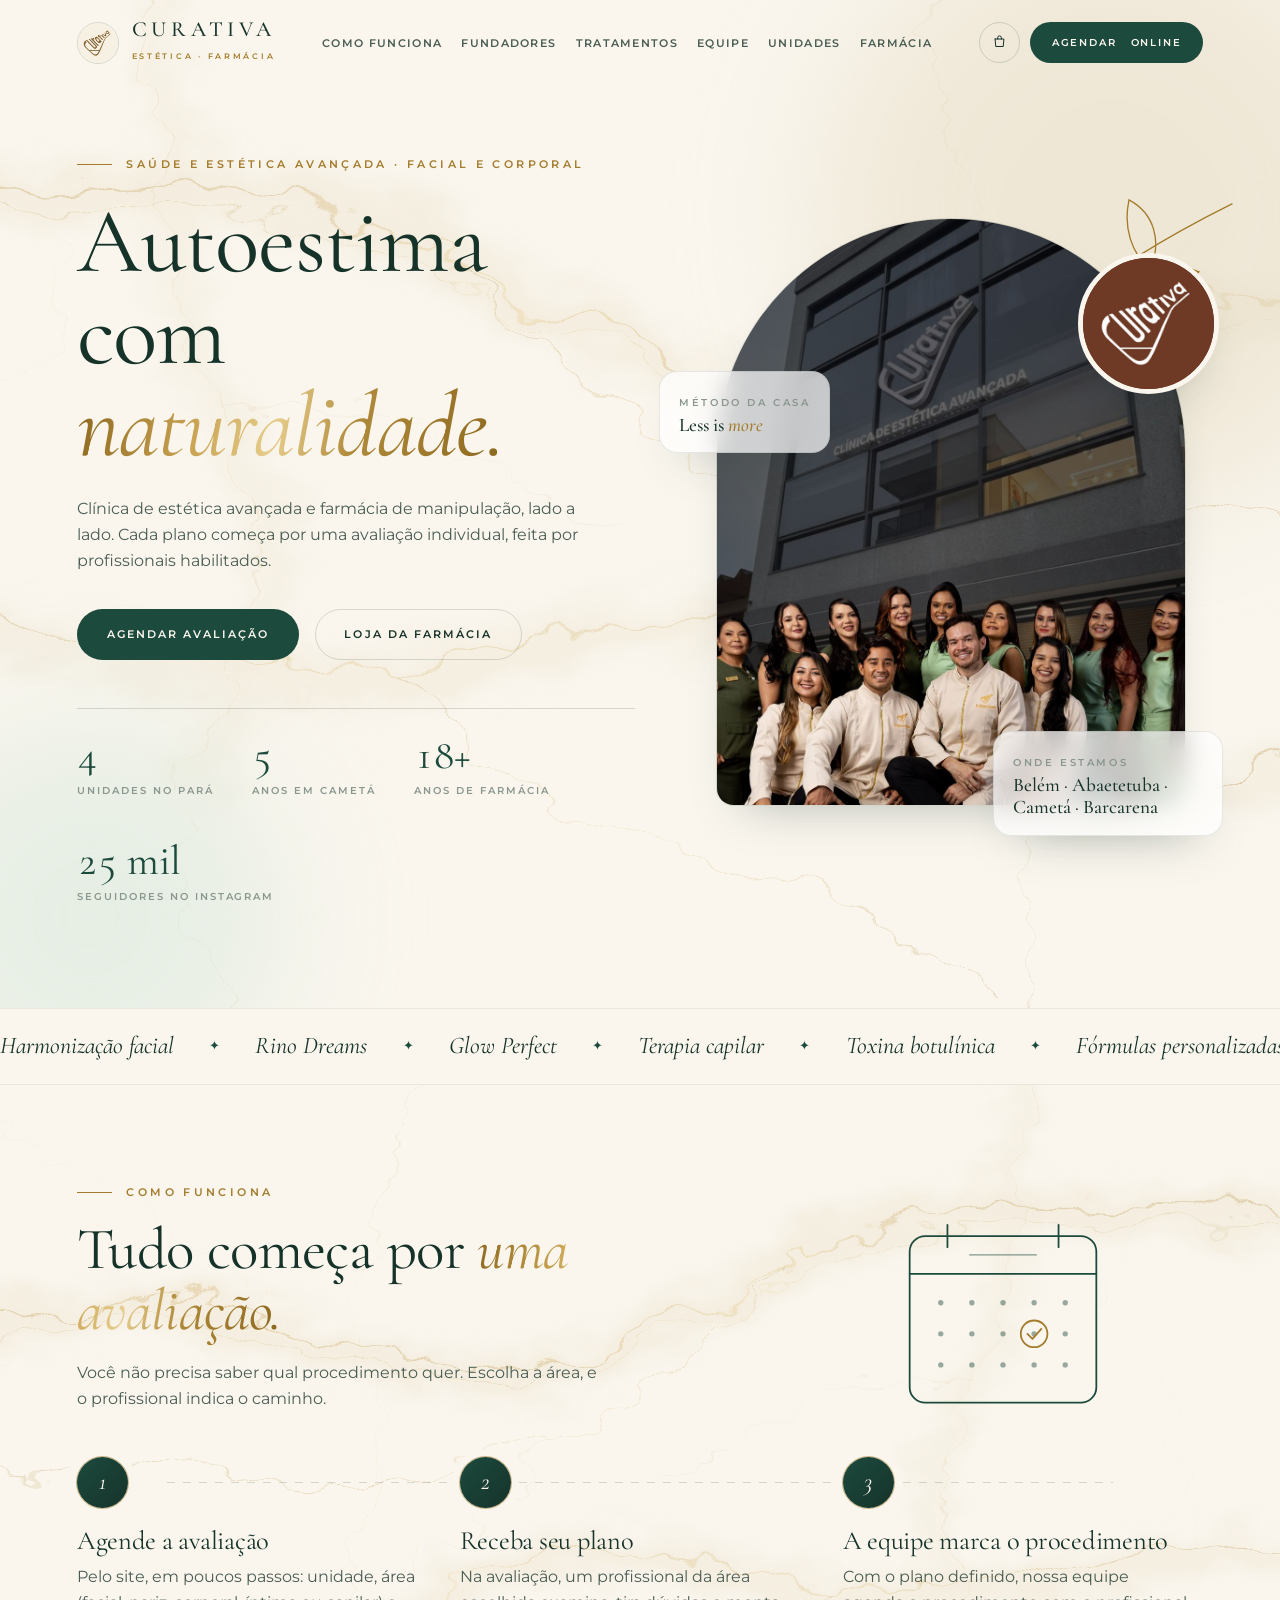
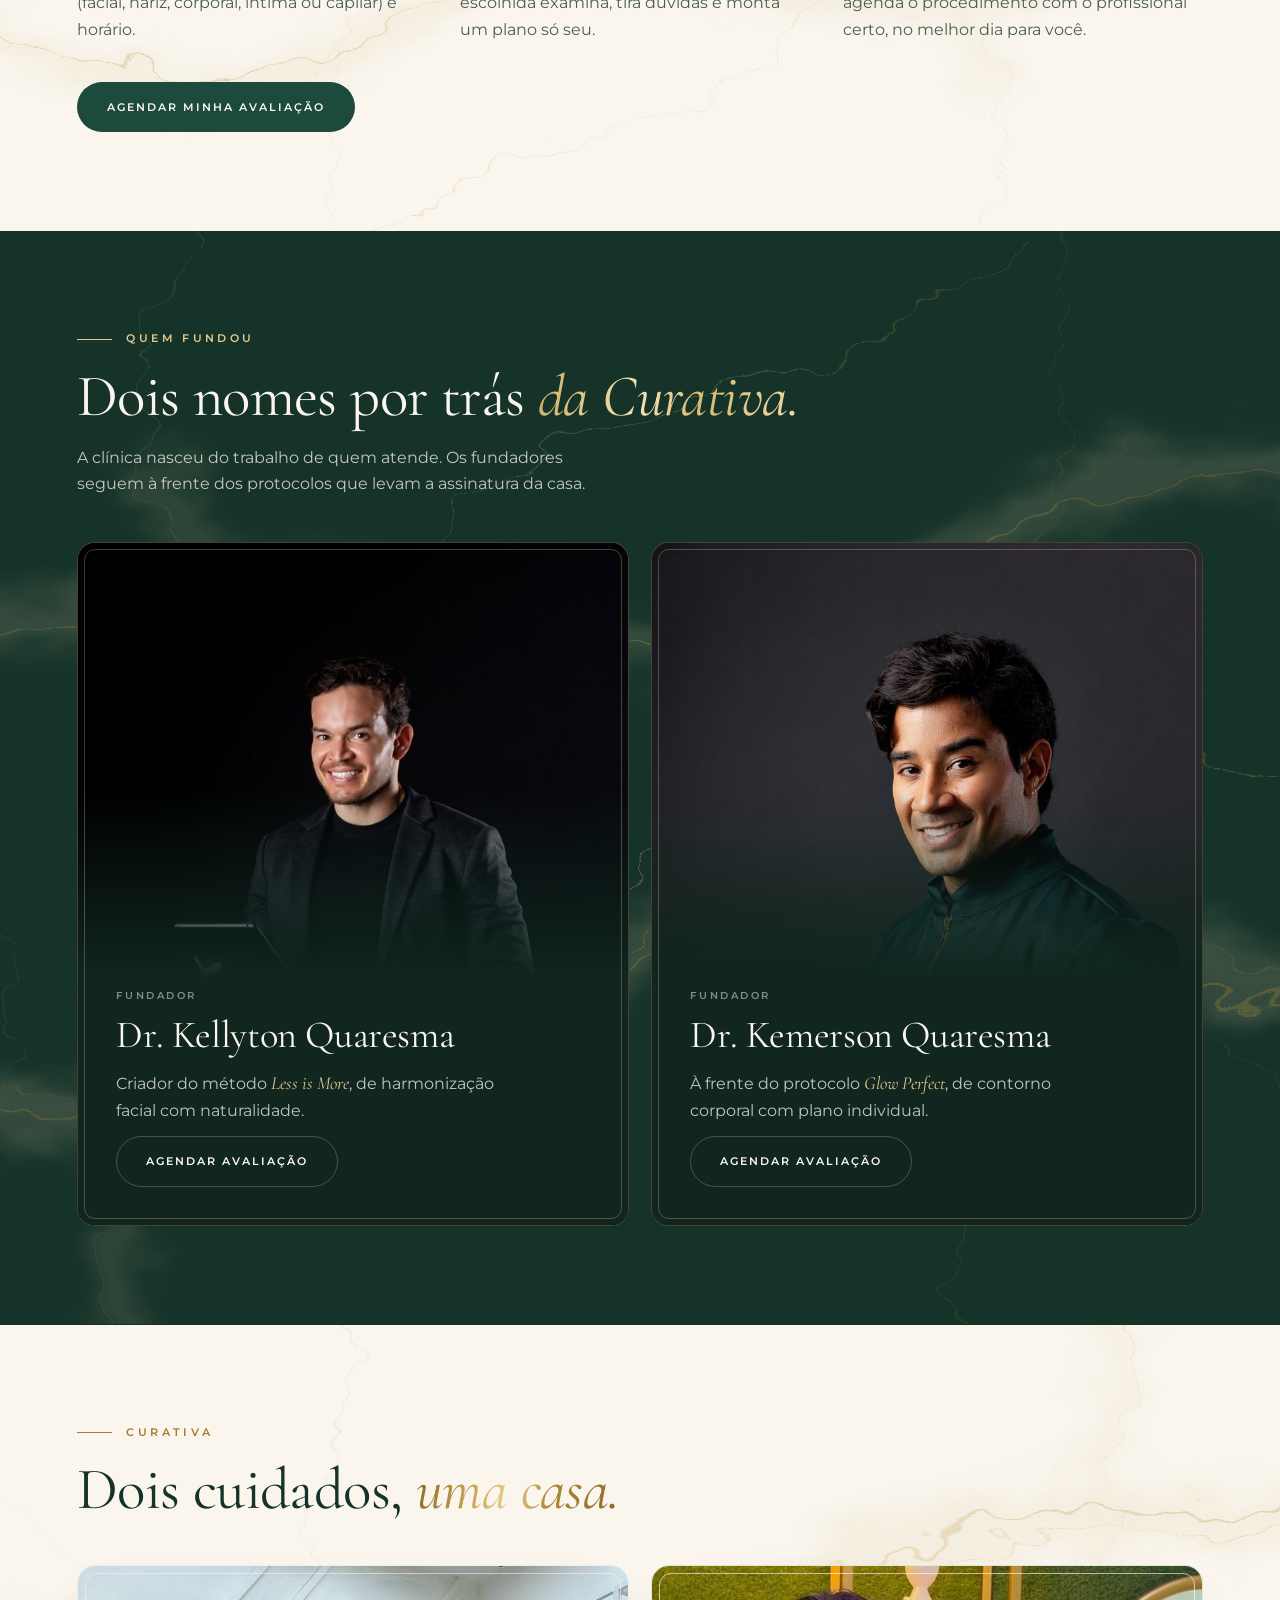
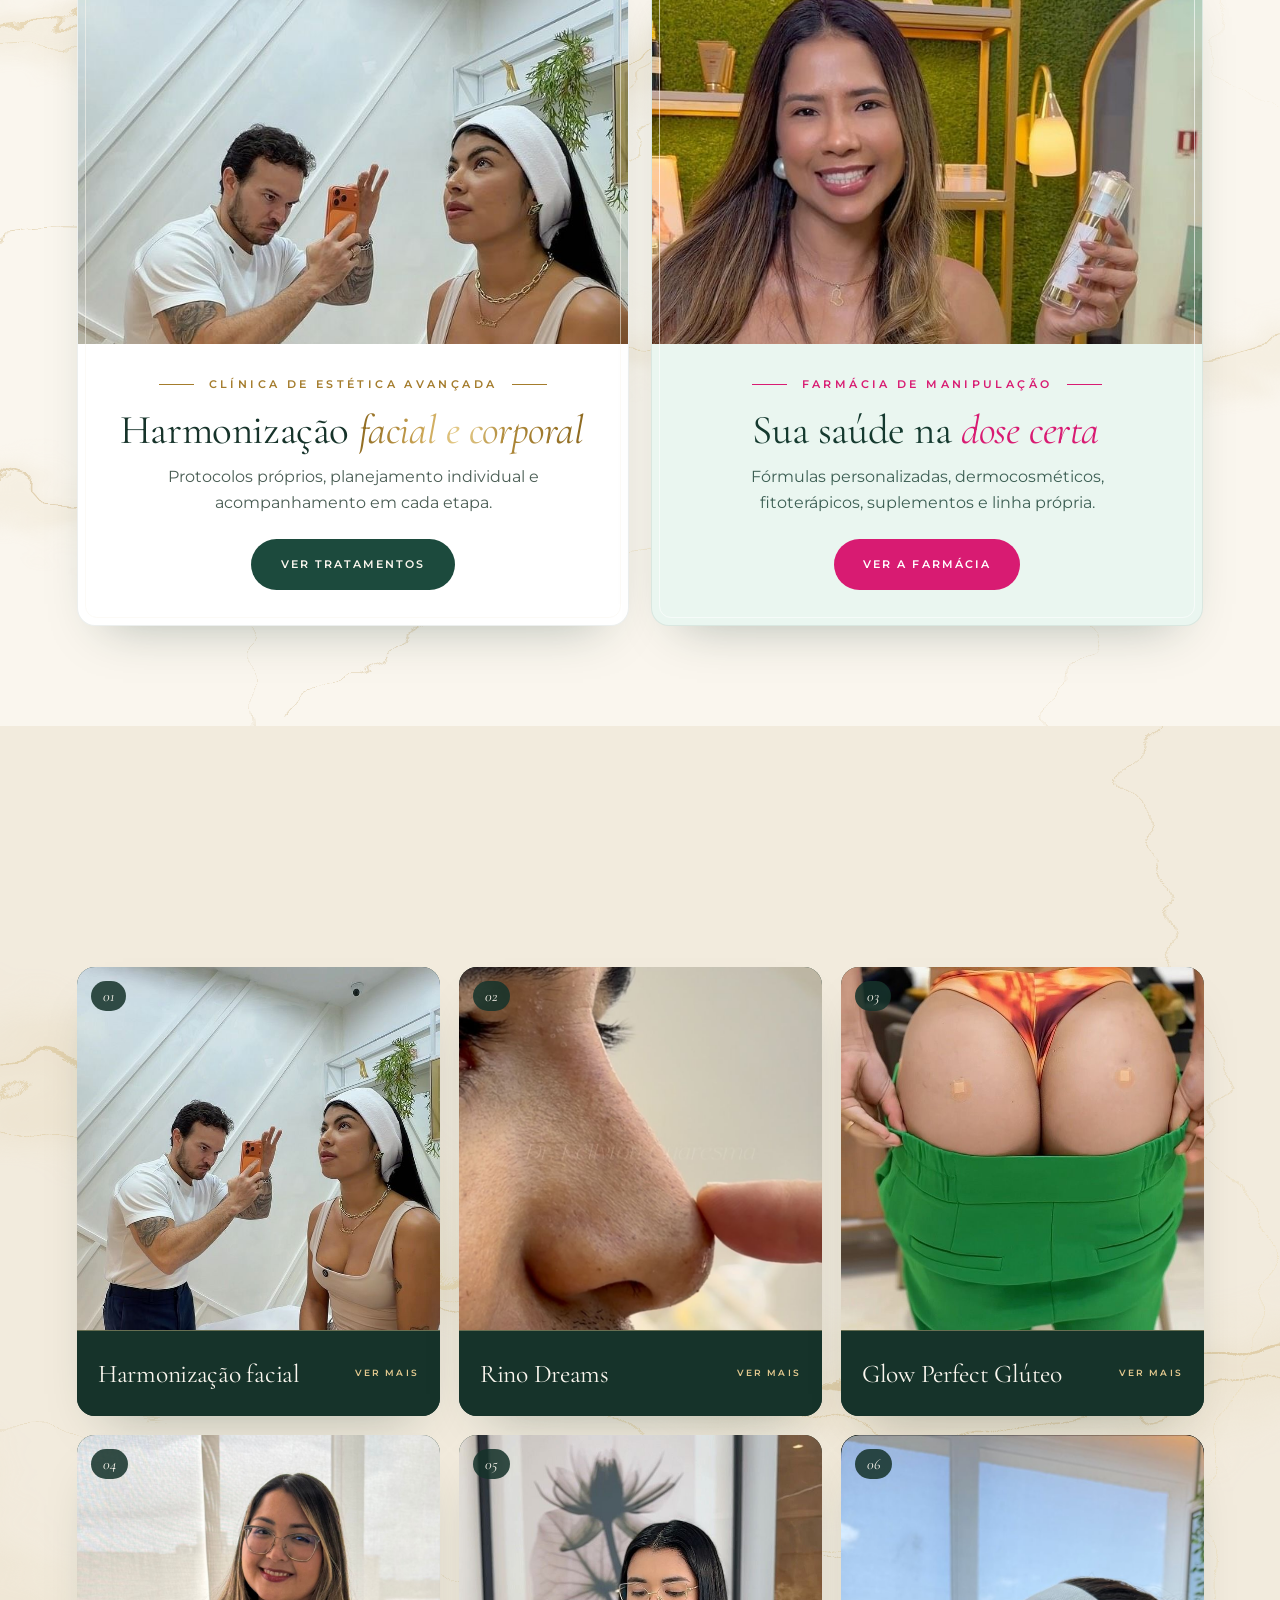
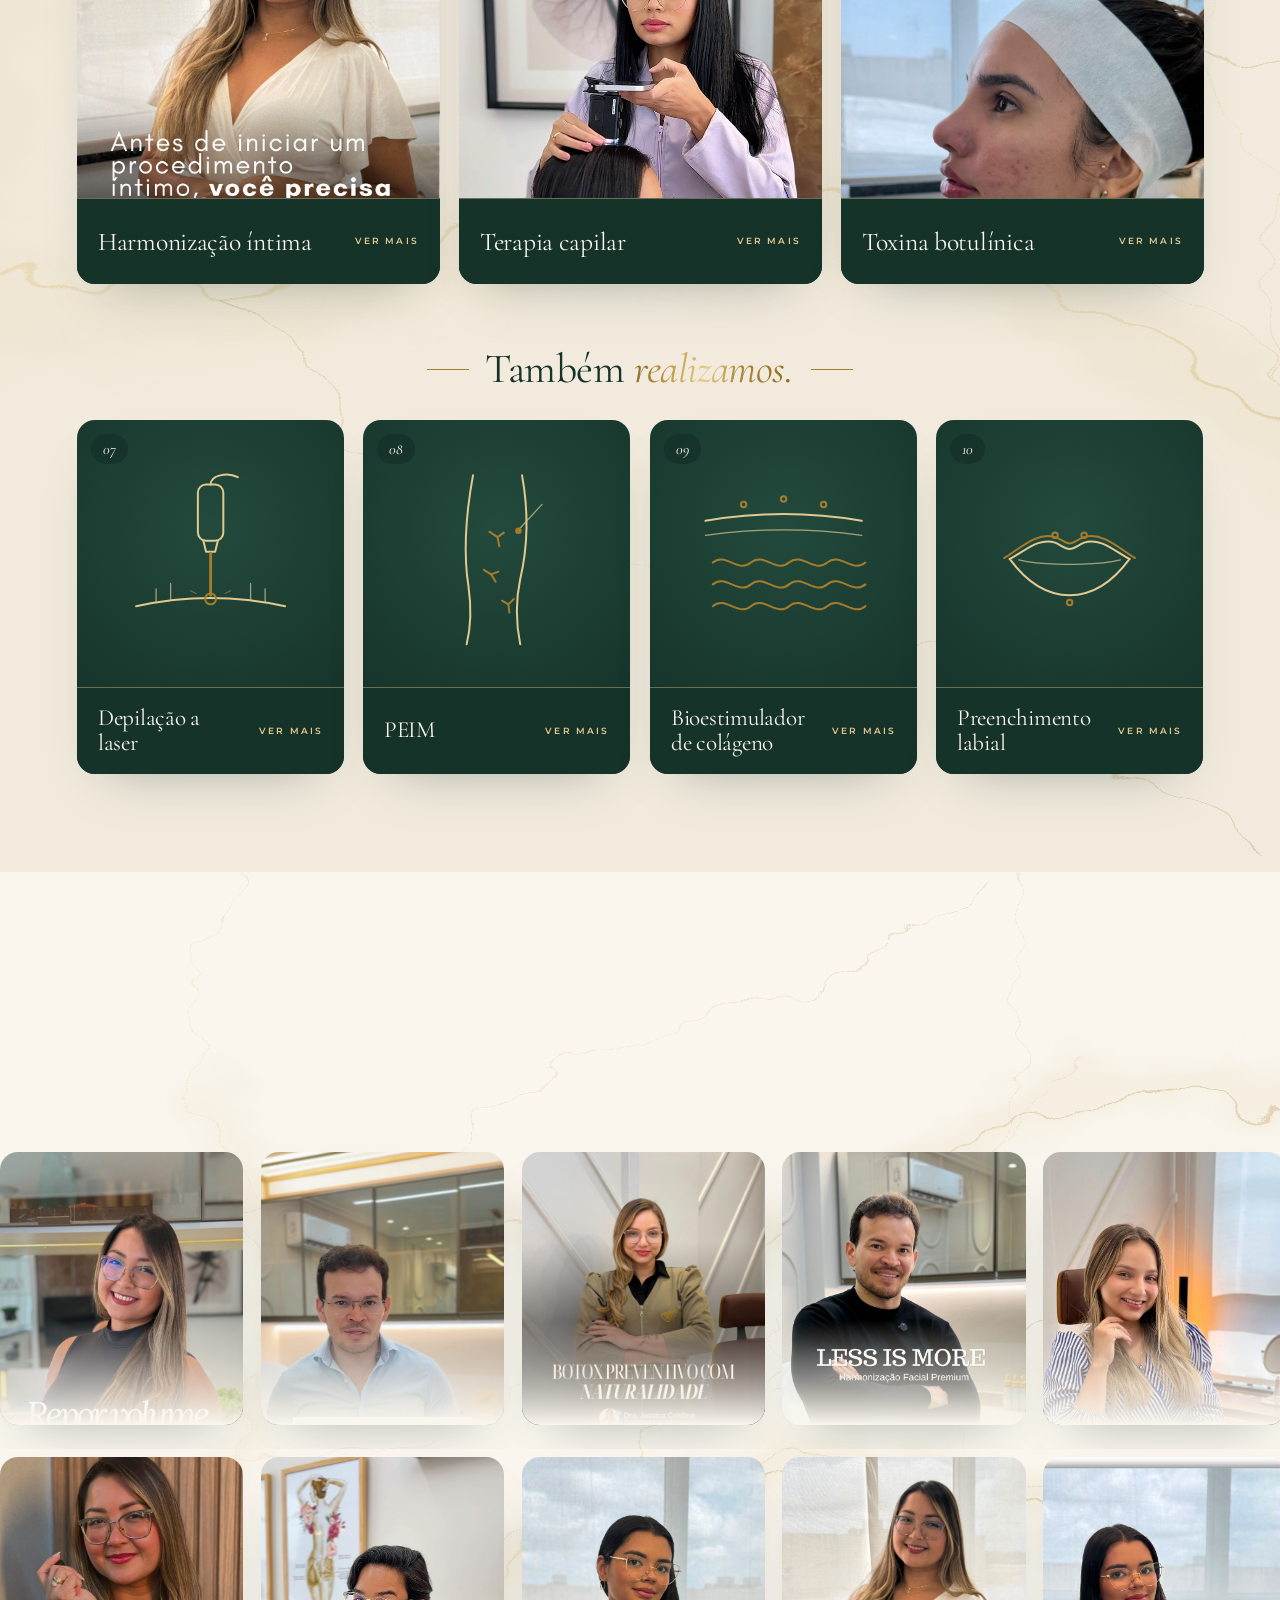
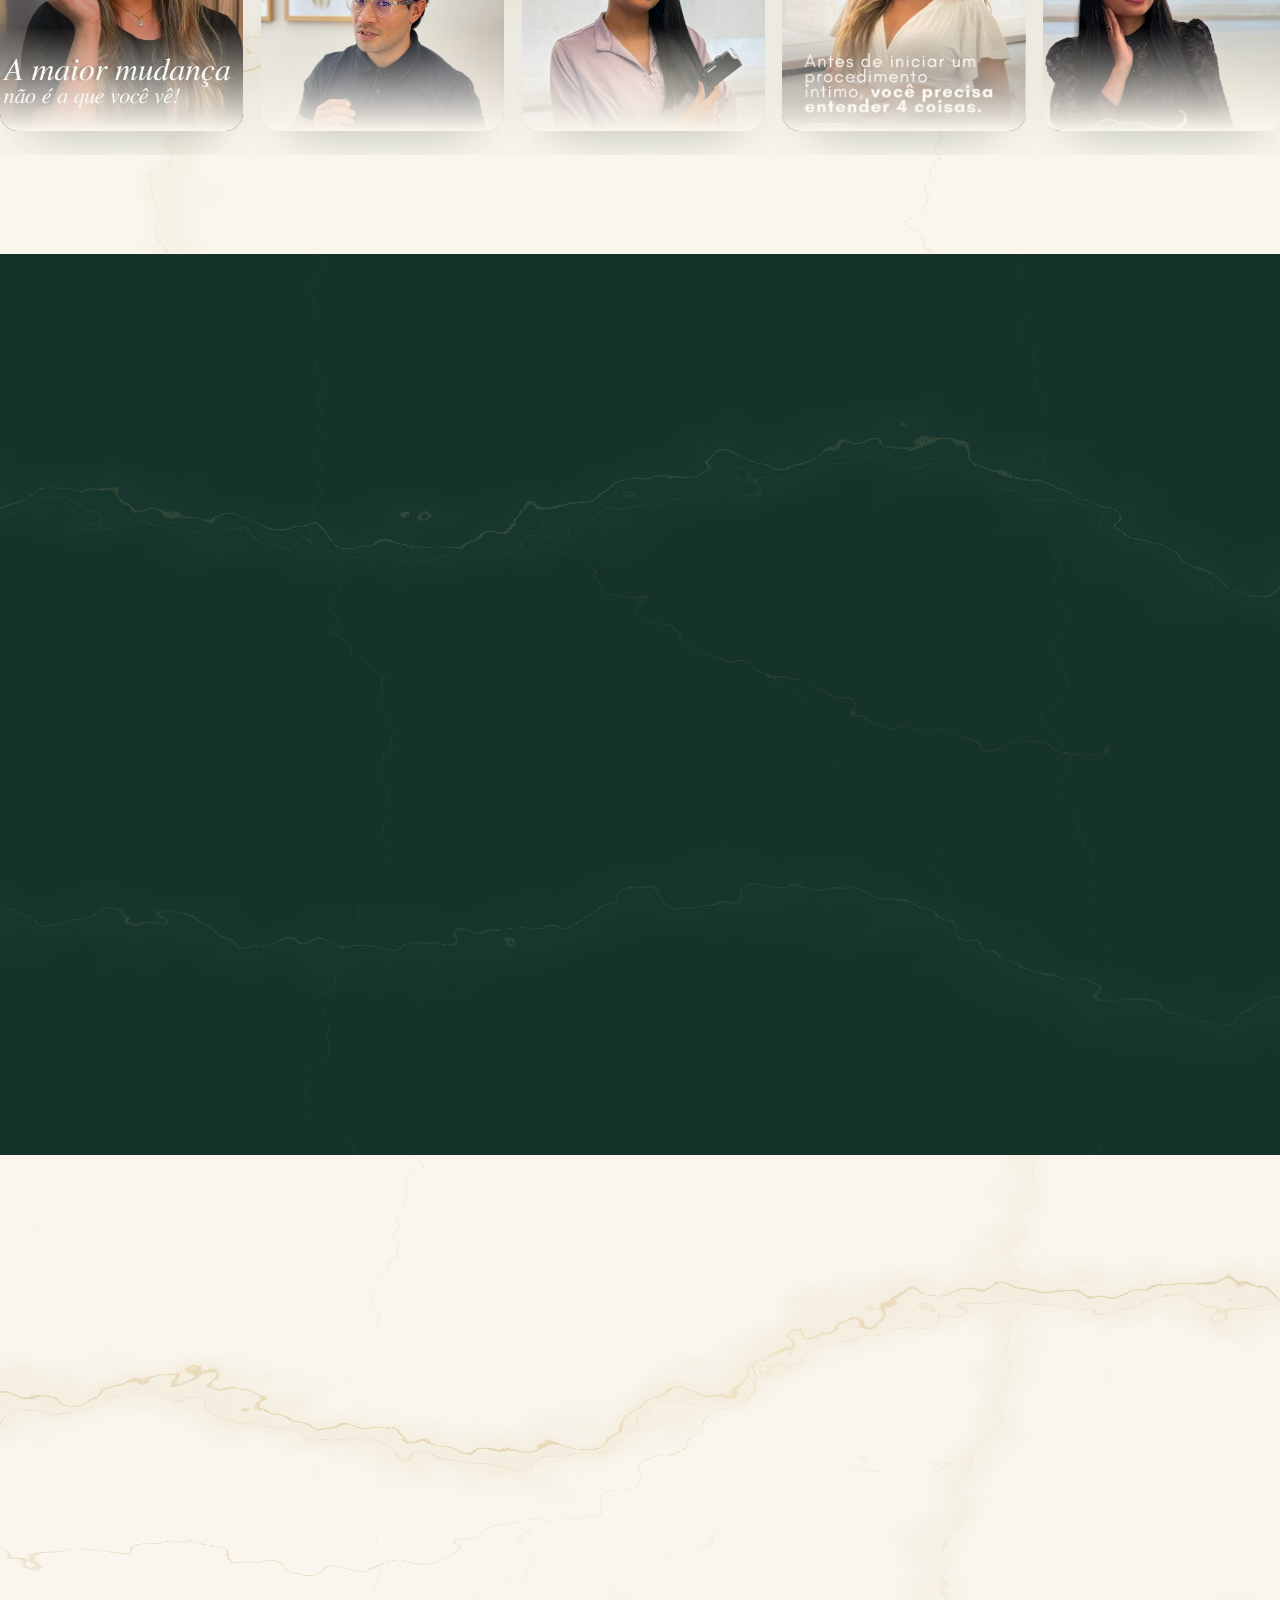
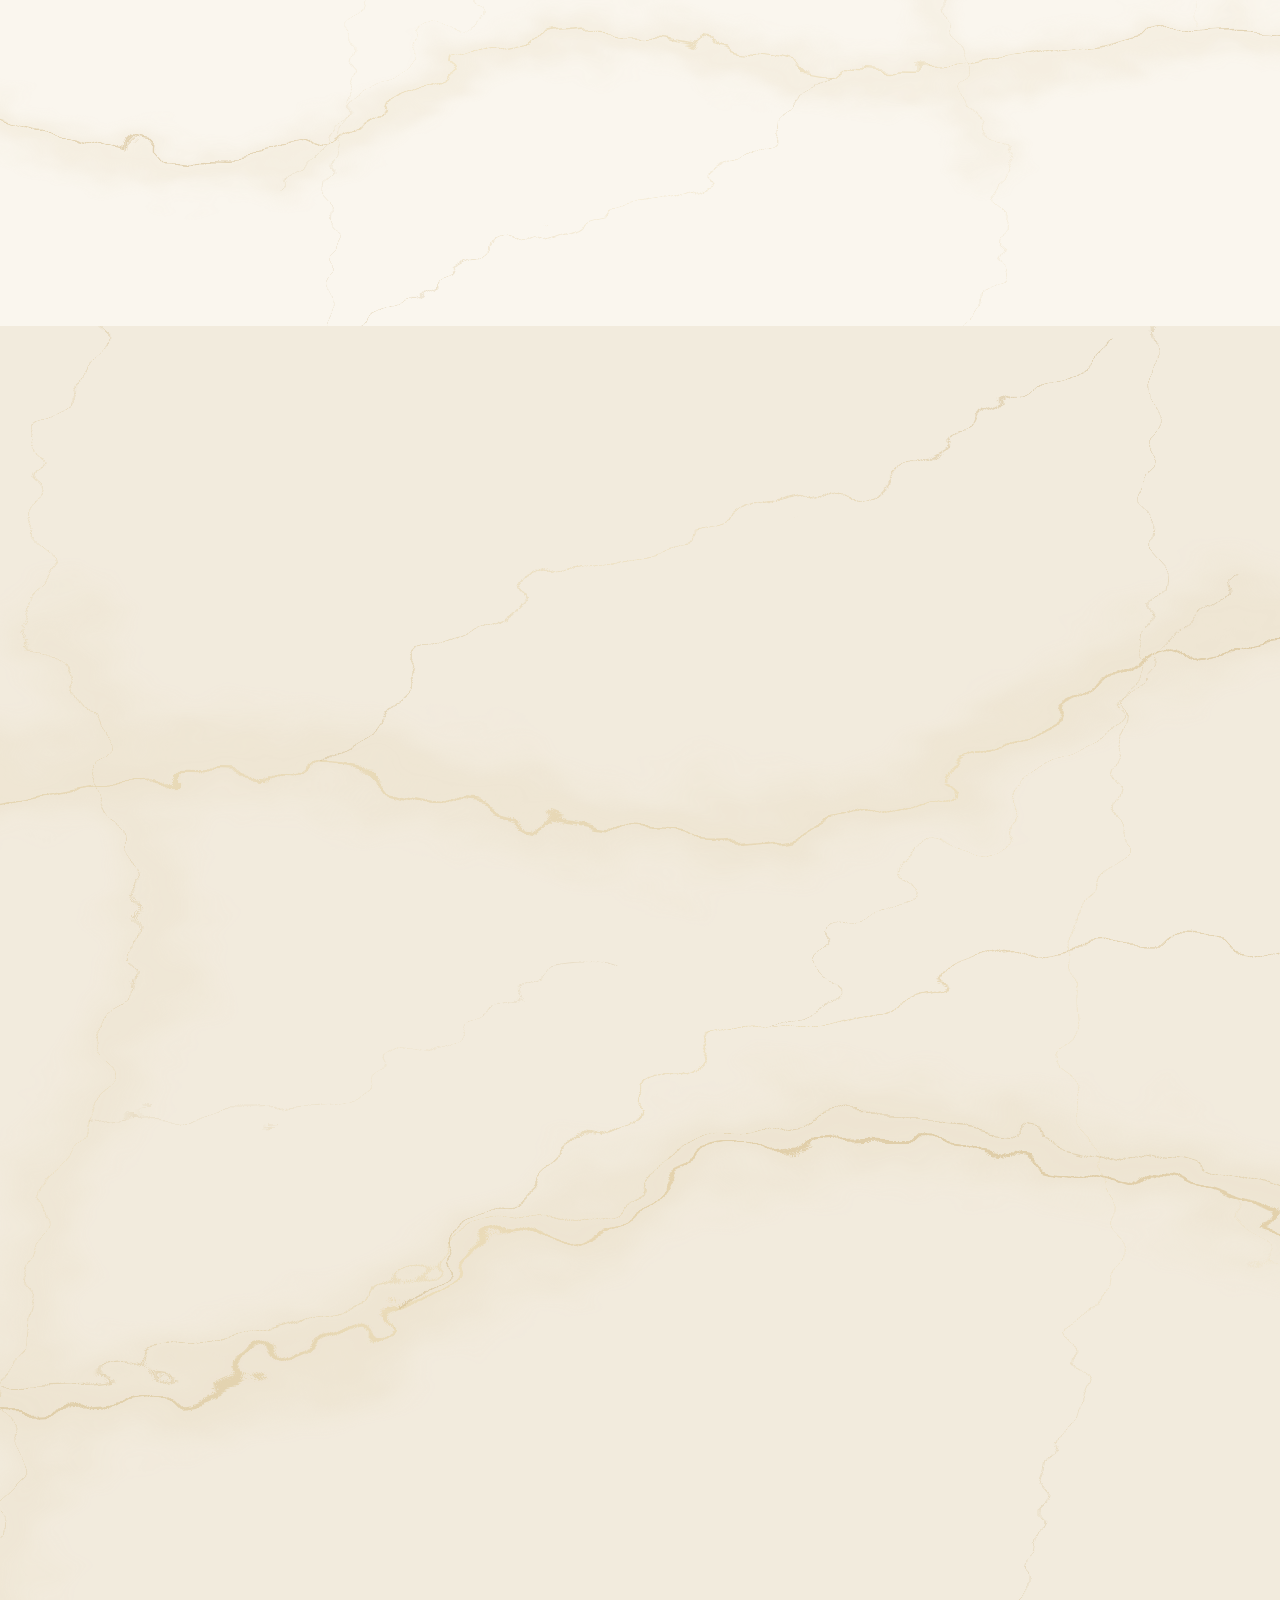
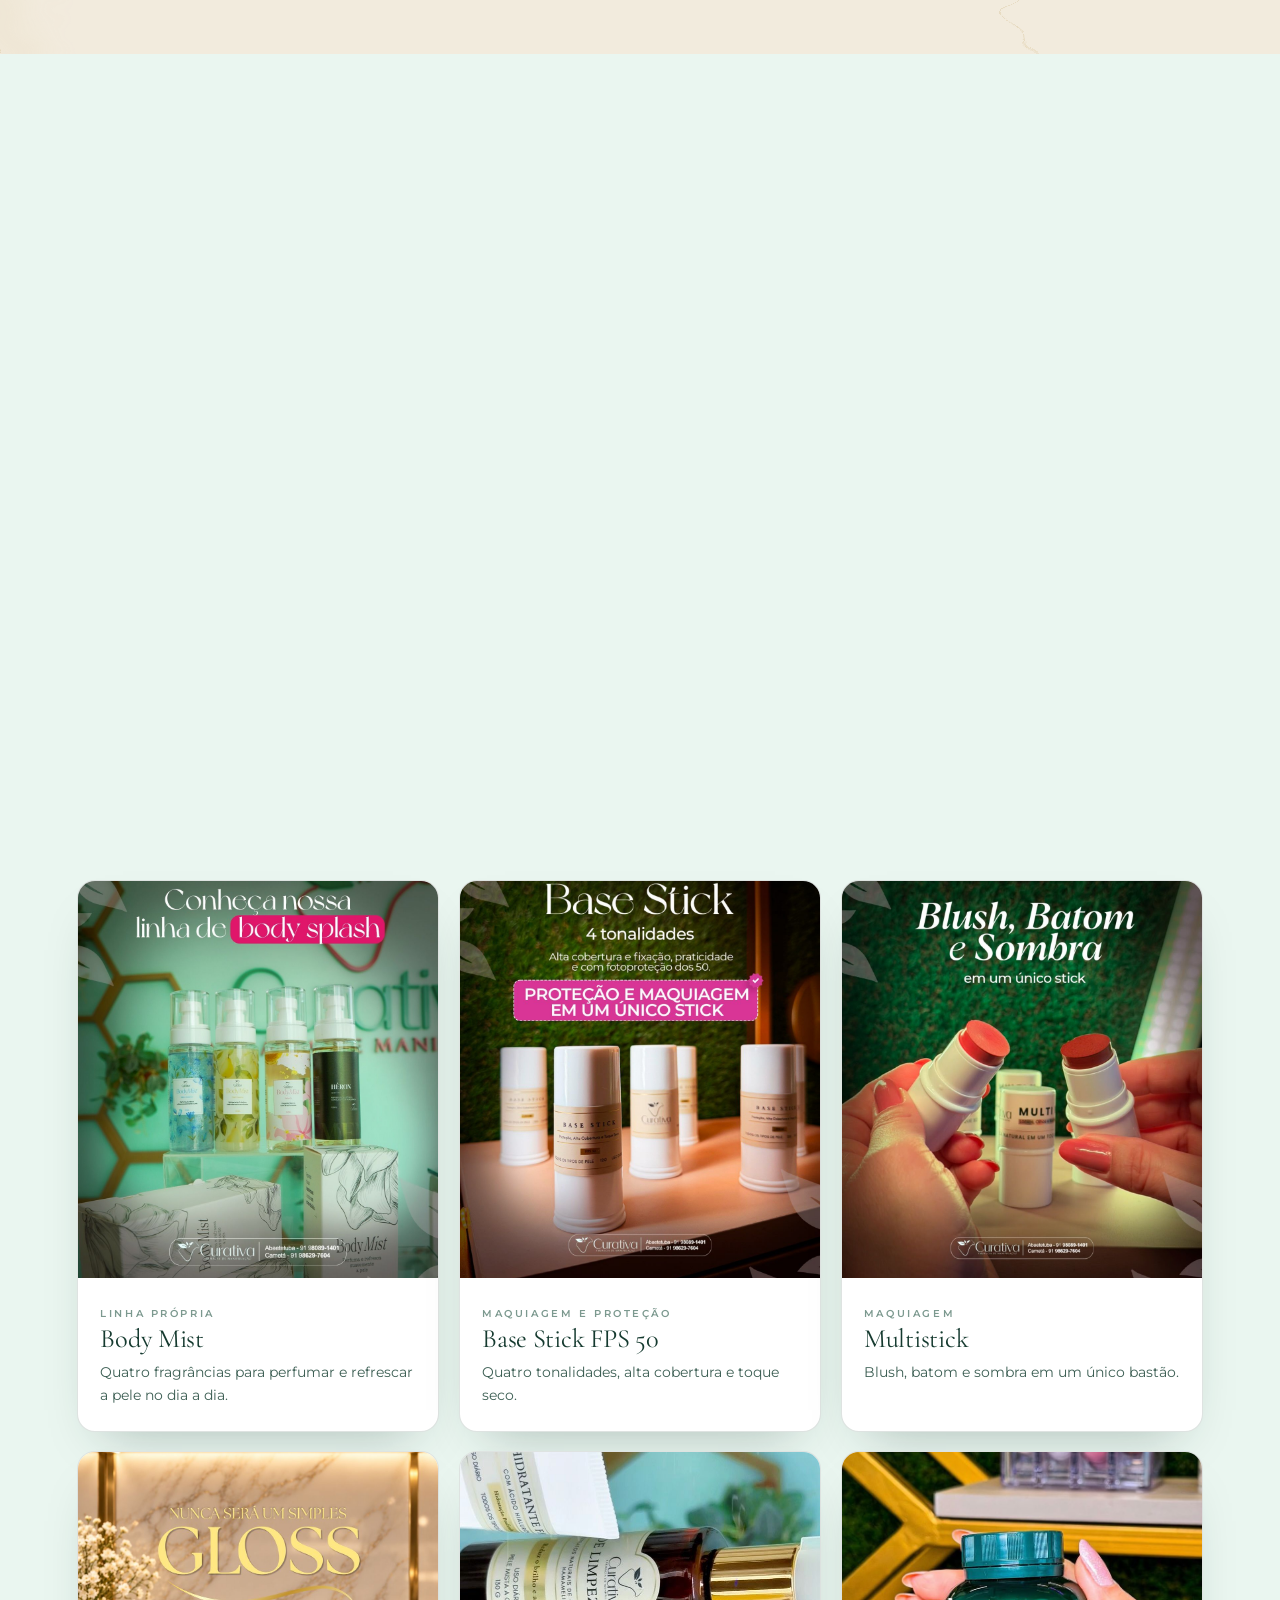
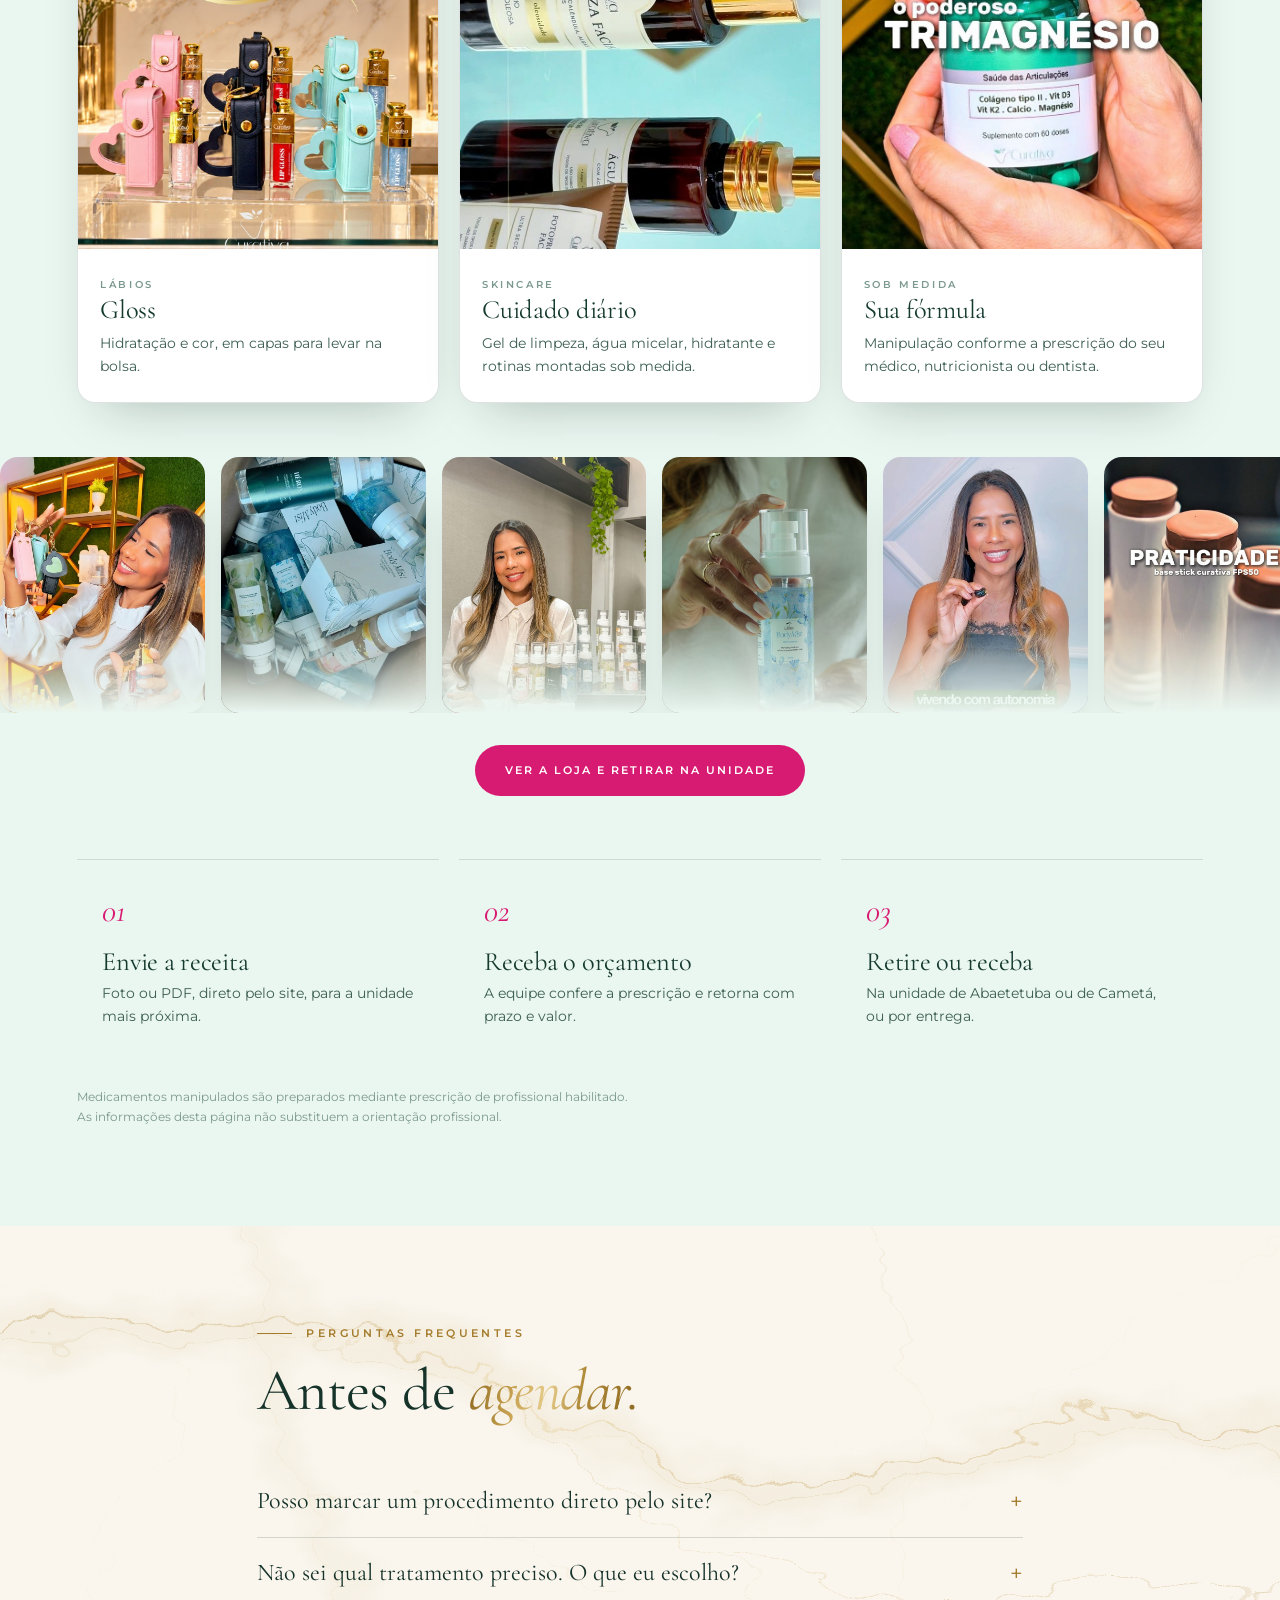
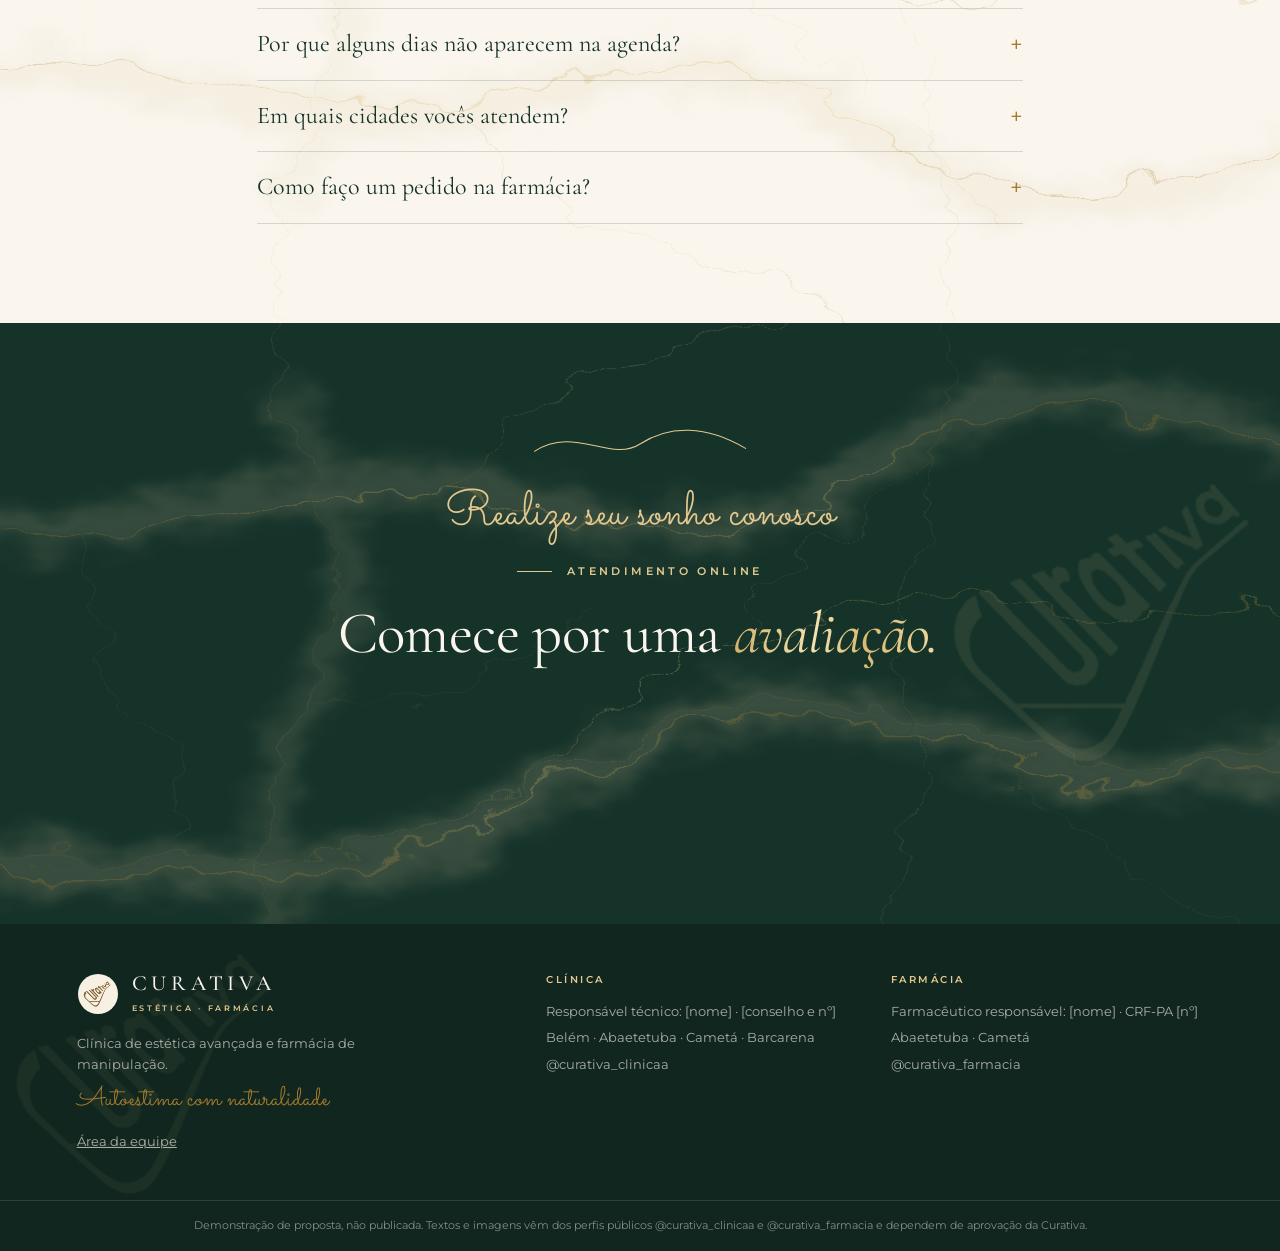
==== commit cc13bee9: ""Como funciona": animação automática, sem depender do mouse Tira a troca de cena ao passar o mouse n" ====
--- a/index.html
+++ b/index.html
@@ -15,7 +15,7 @@
 <link rel="preconnect" href="https://fonts.googleapis.com">
 <link rel="preconnect" href="https://fonts.gstatic.com" crossorigin>
 <link href="https://fonts.googleapis.com/css2?family=Cormorant+Garamond:ital,wght@0,400;0,500;1,400;1,500&family=Montserrat:wght@400;500;600&family=Sacramento&display=swap" rel="stylesheet">
-<link rel="stylesheet" href="styles.css?v=20261003a">
+<link rel="stylesheet" href="styles.css?v=20261003b">
 </head>
 <body>
 <div class="progresso" id="progresso" aria-hidden="true"></div>
@@ -677,6 +677,6 @@
 
 <a class="btn solid fixo-cel" href="agendar.html">Agendar avaliação</a>
 
-<script src="main.js?v=20261003a"></script>
+<script src="main.js?v=20261003b"></script>
 </body>
 </html>
--- a/styles.css
+++ b/styles.css
@@ -594,9 +594,7 @@
 /* linha dourada que avança de um passo ao próximo; o passo da vez se acende */
 .caminho li { z-index: 1; }
 .caminho::after { content: ""; position: absolute; left: 1.6rem; top: calc(1.6rem - 1px); height: 2px; border-radius: 2px; background: var(--gold); width: calc(var(--k, 0) * (100% + 1.4rem) / 3); transition: width 1.2s var(--ease); }
-/* o destaque age no conteúdo do passo, não no <li>, para não disputar a transição de entrada (.rv) */
-.anima .caminho li > * { transition: opacity .5s; }
-.anima .caminho li:not(.ativa):not(.feita) > * { opacity: .5; }
+/* os três passos ficam sempre legíveis: só o círculo do passo da vez e a linha dourada indicam o andamento */
 .caminho li.ativa .num { animation: mg-anel 1.8s ease-out infinite; }
 @keyframes mg-anel { from { box-shadow: 0 0 0 1px rgb(164 124 44 / .55), 0 0 0 8px var(--bg), 0 0 0 8px rgb(164 124 44 / .45); } to { box-shadow: 0 0 0 1px rgb(164 124 44 / .55), 0 0 0 8px var(--bg), 0 0 0 22px rgb(164 124 44 / 0); } }
 @media (max-width: 800px) { .caminho::after { display: none; } }
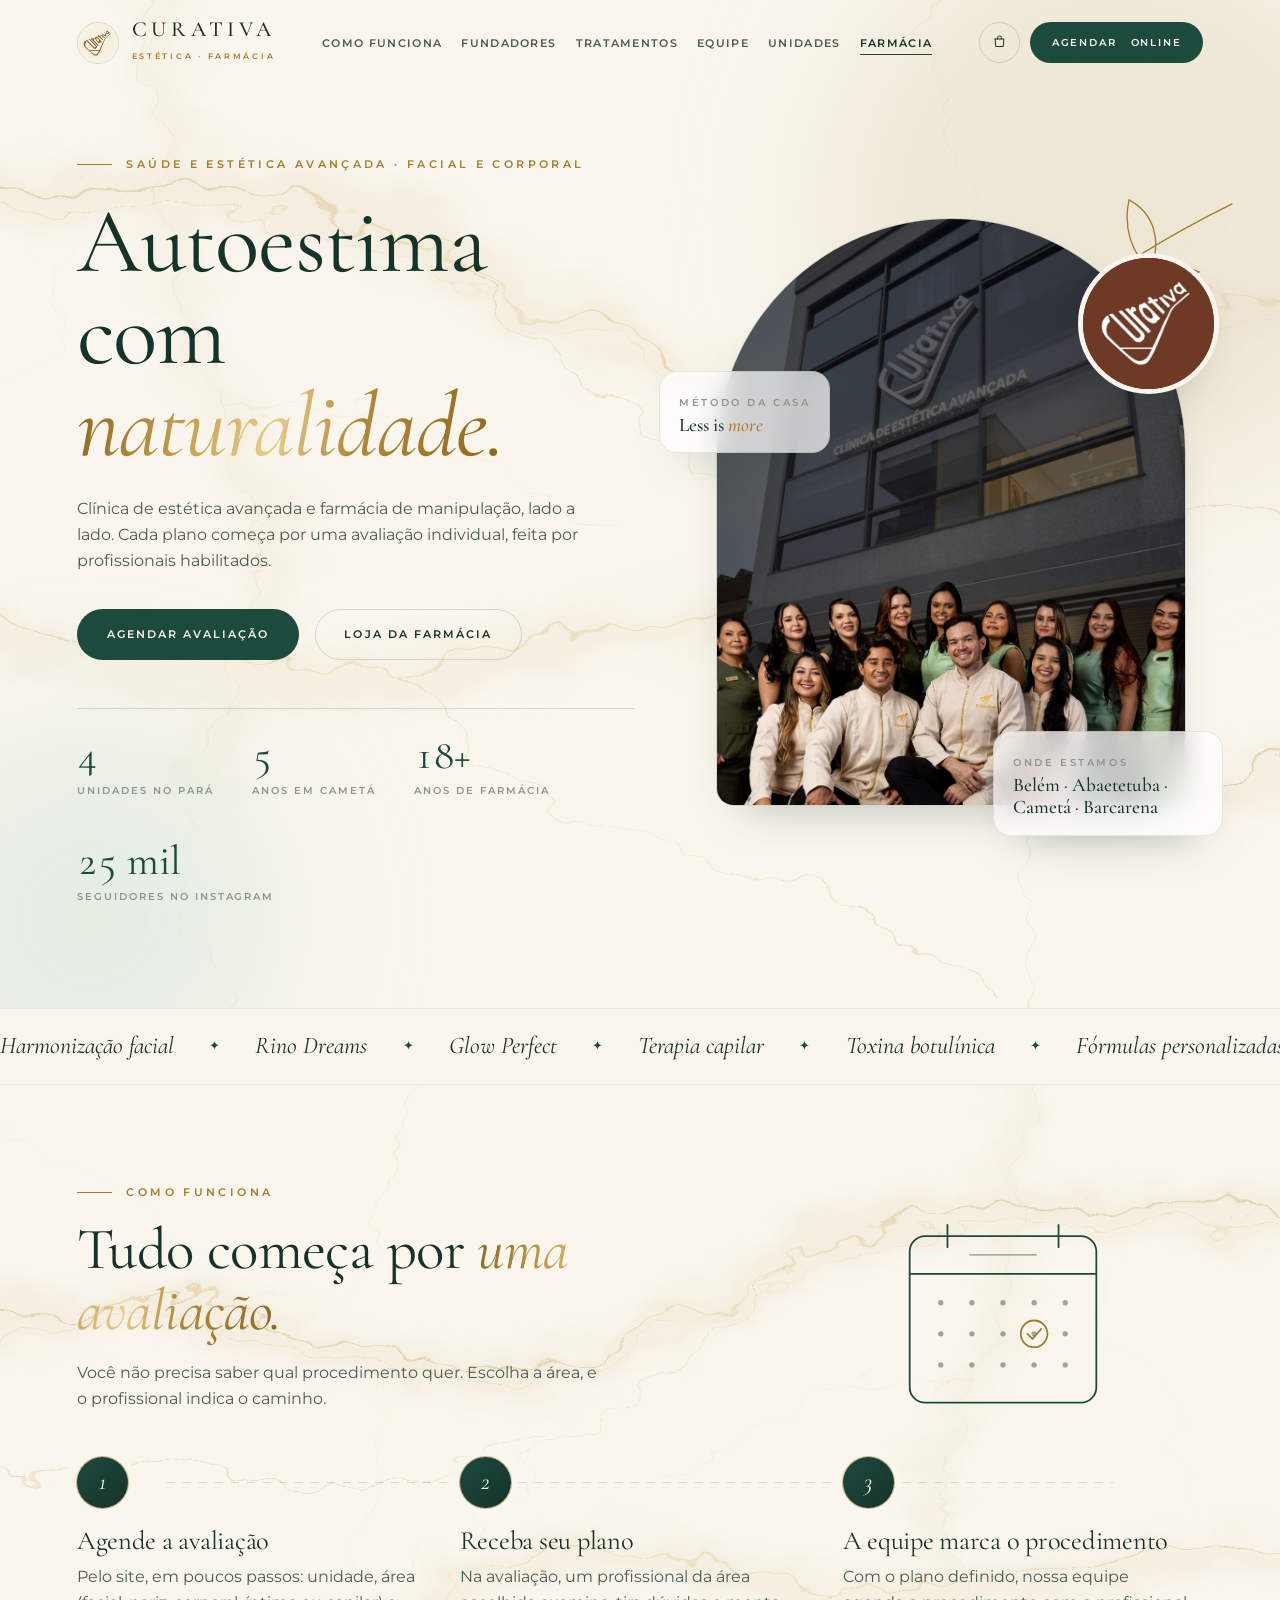
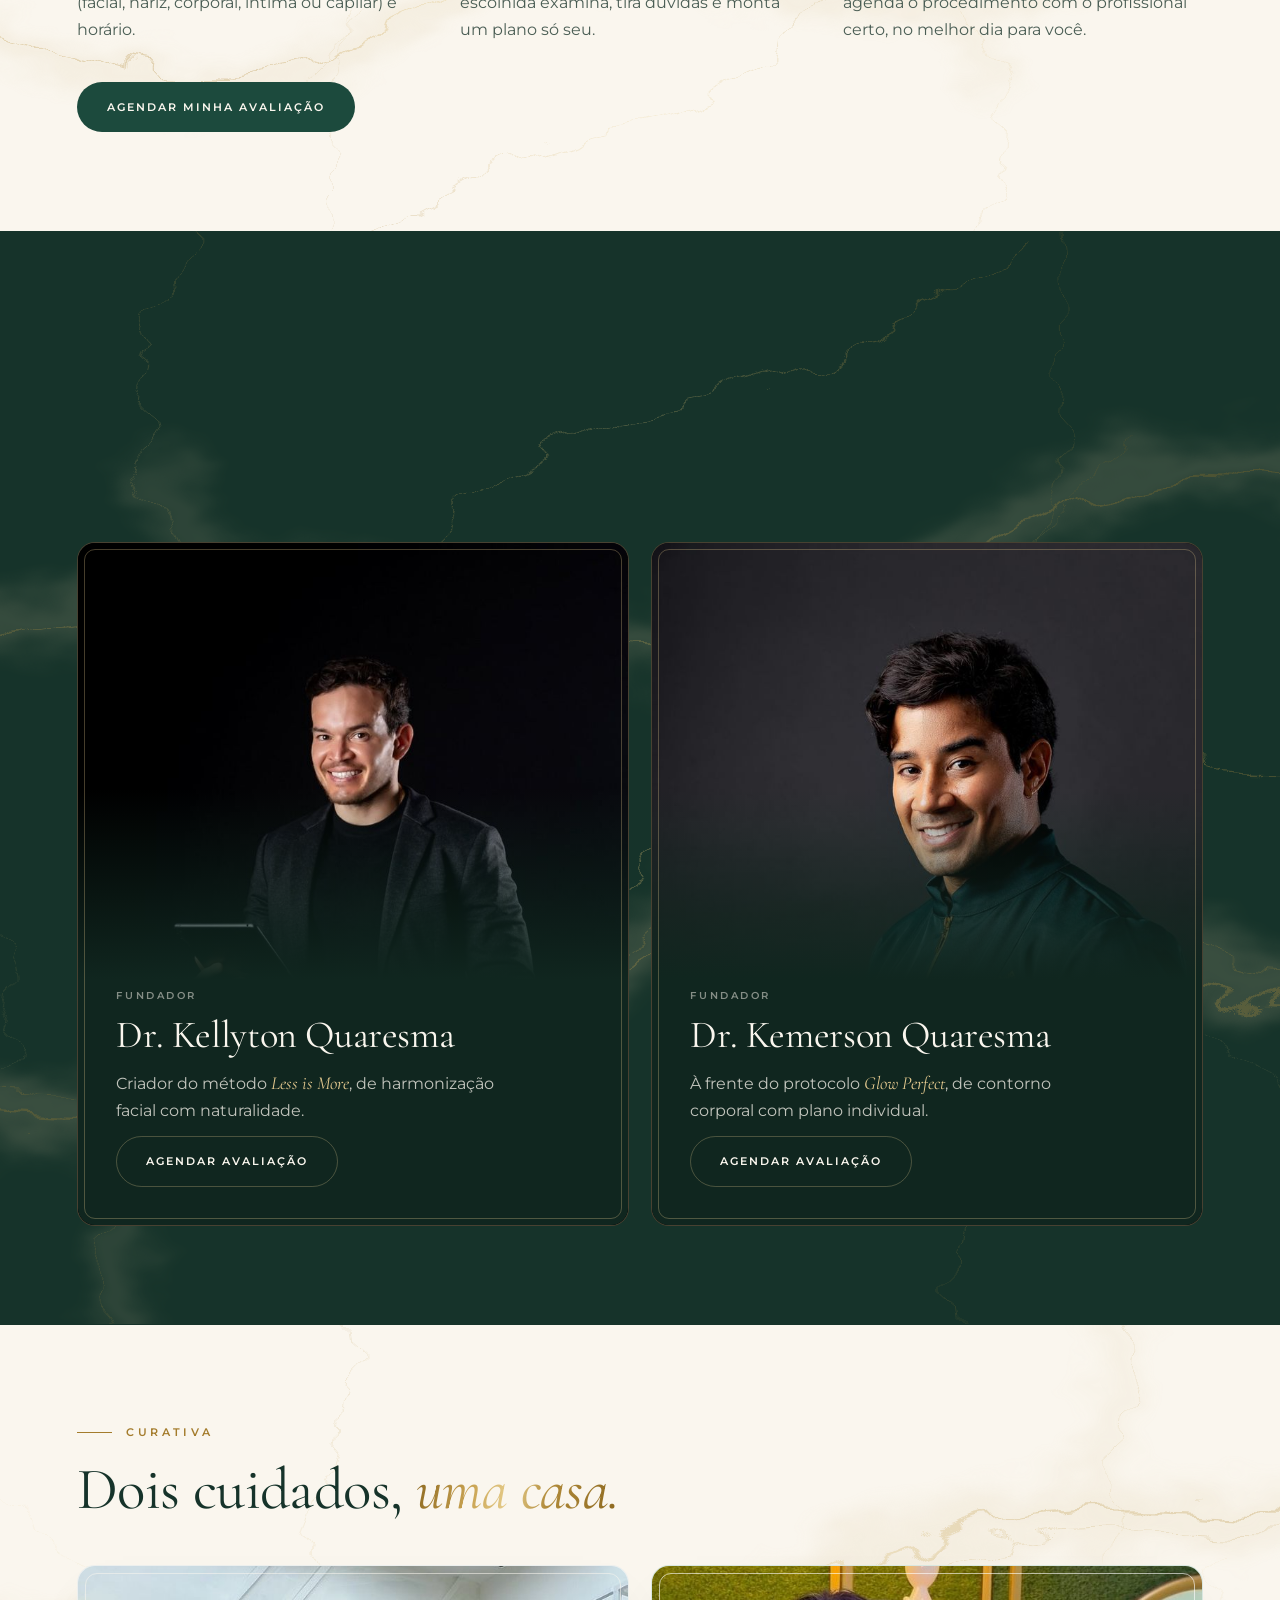
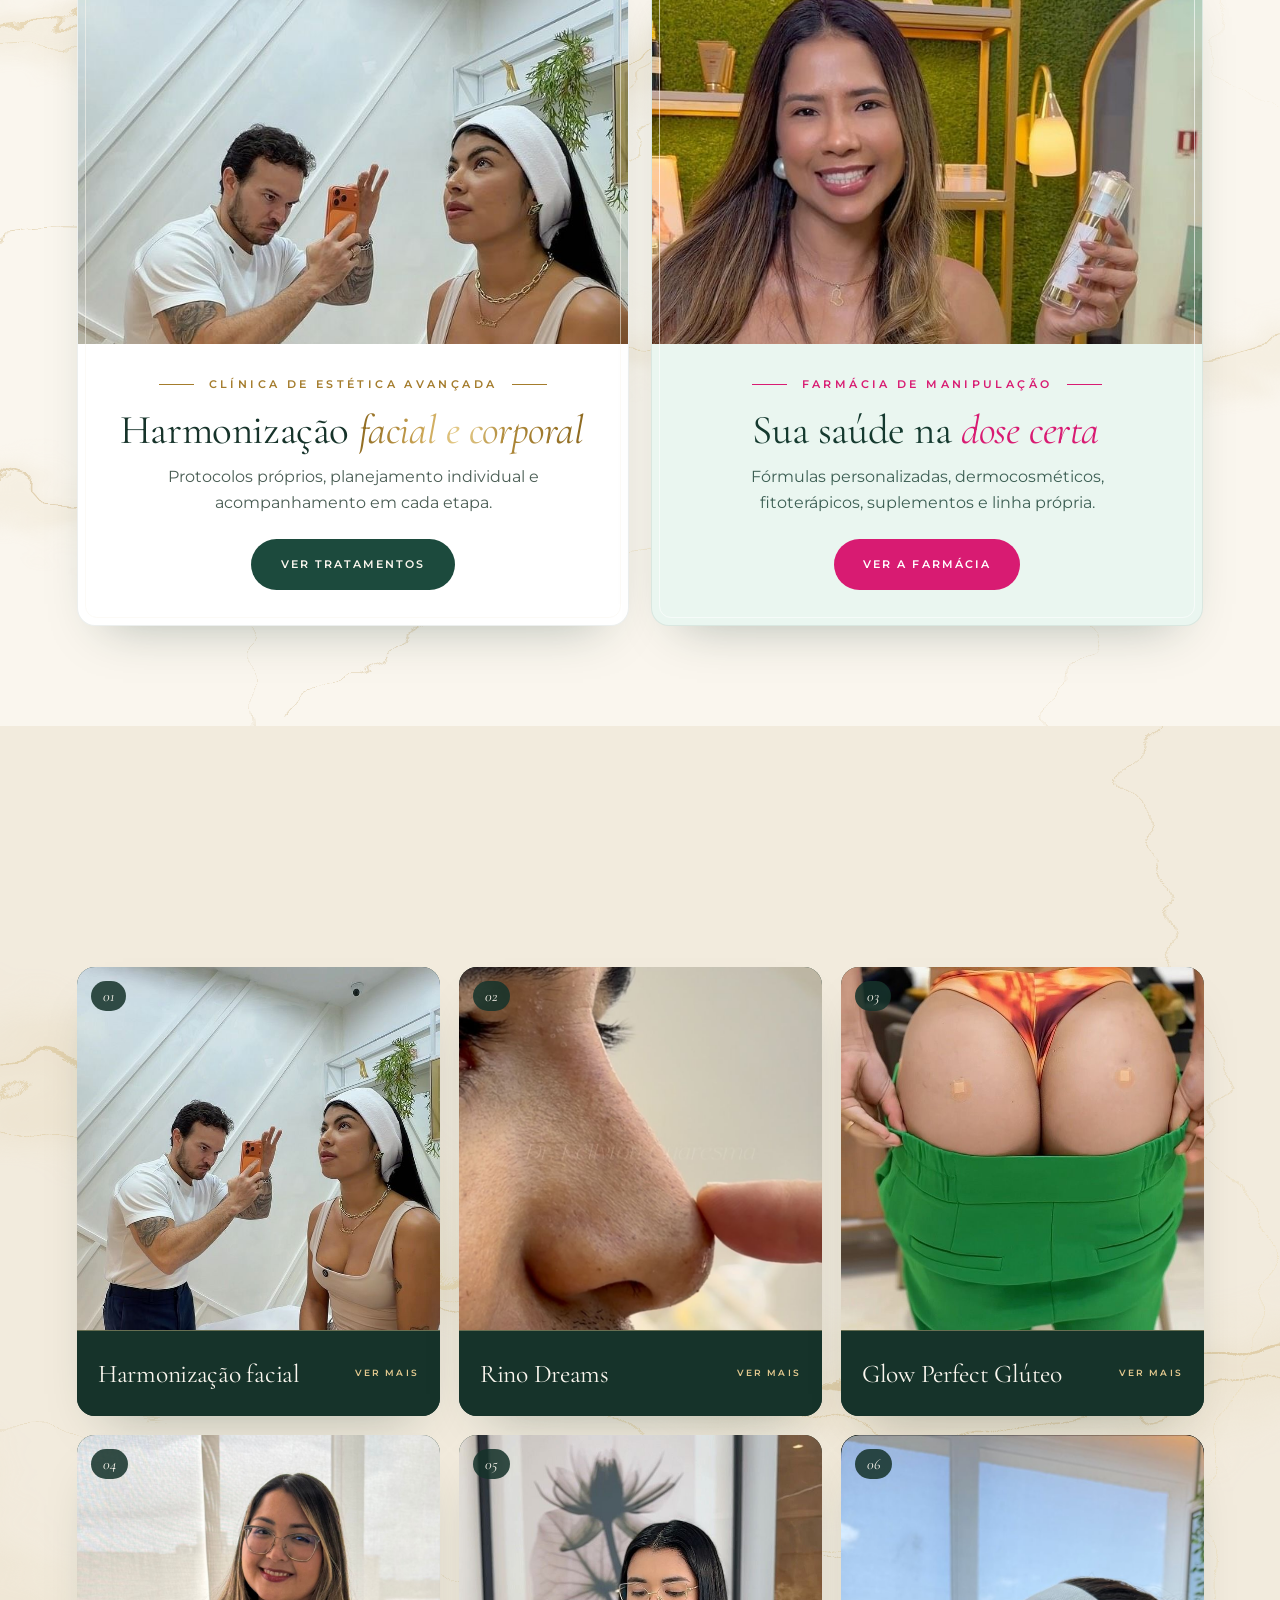
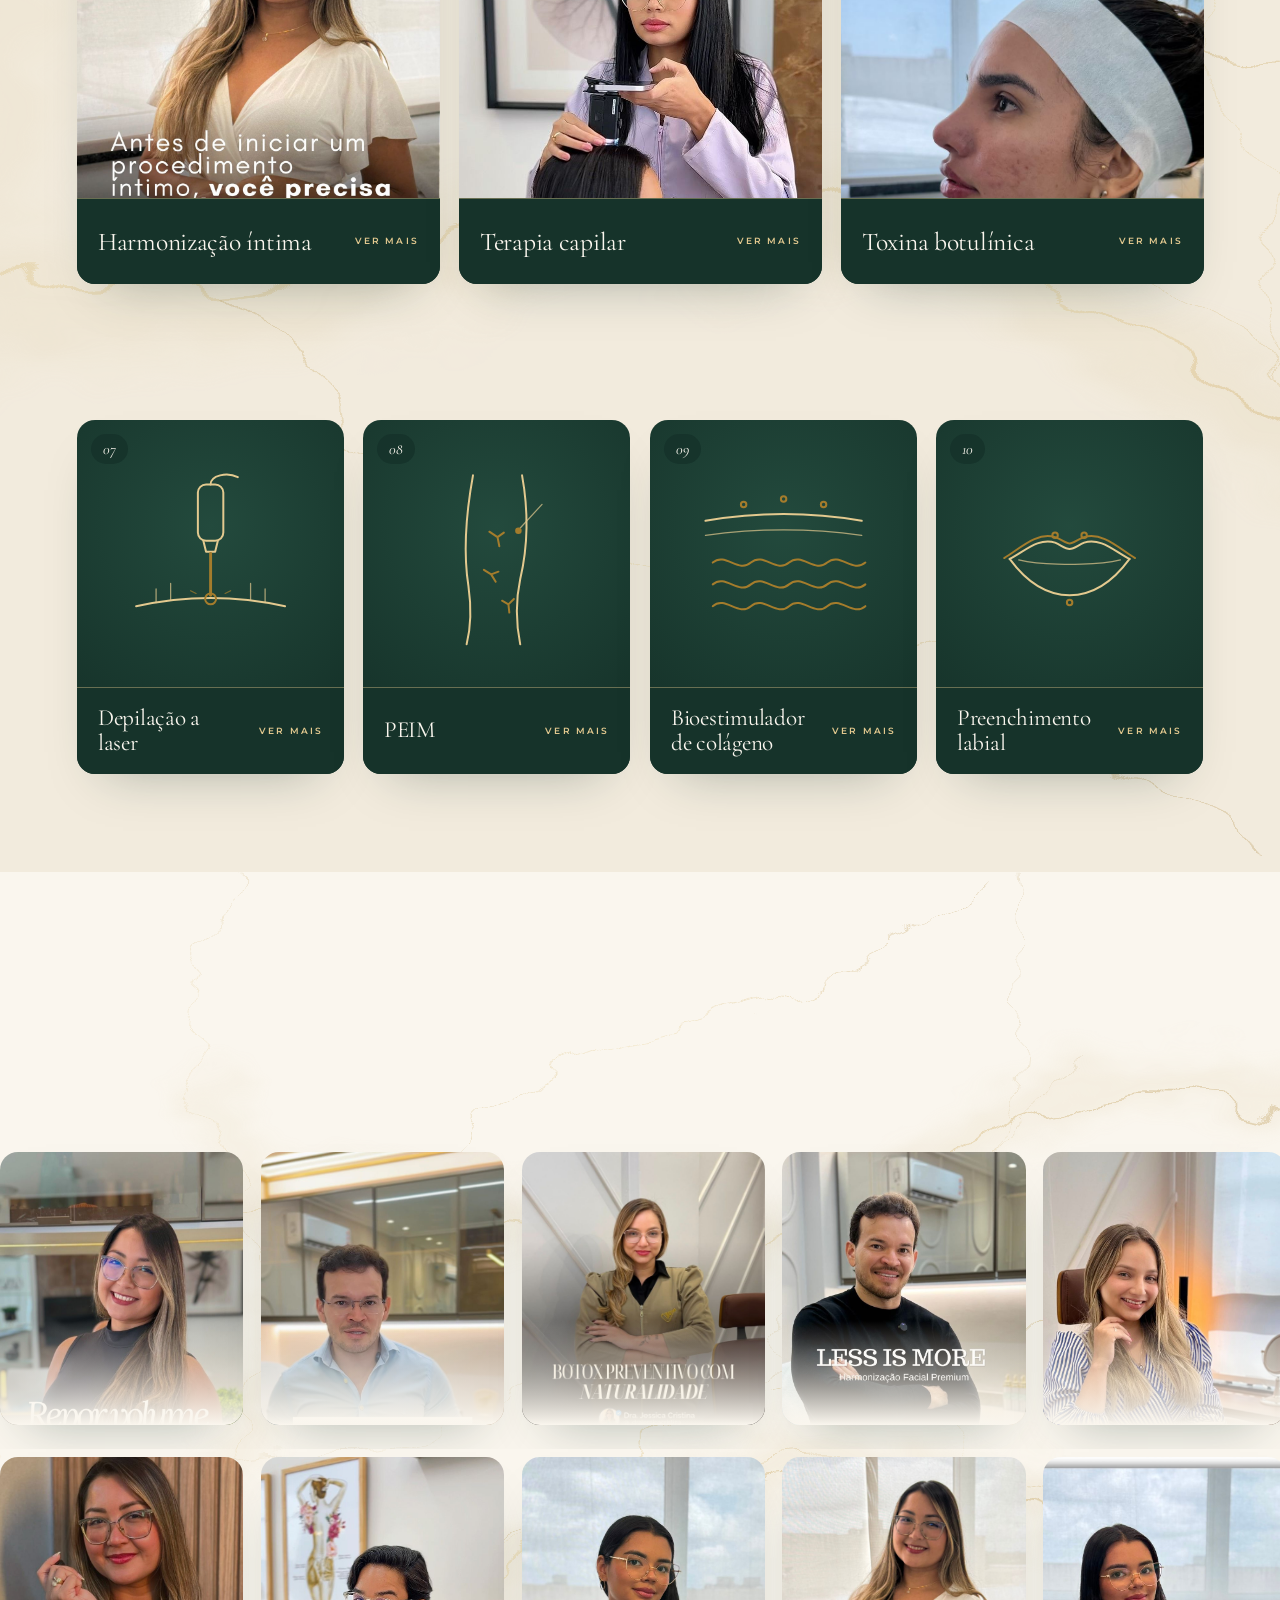
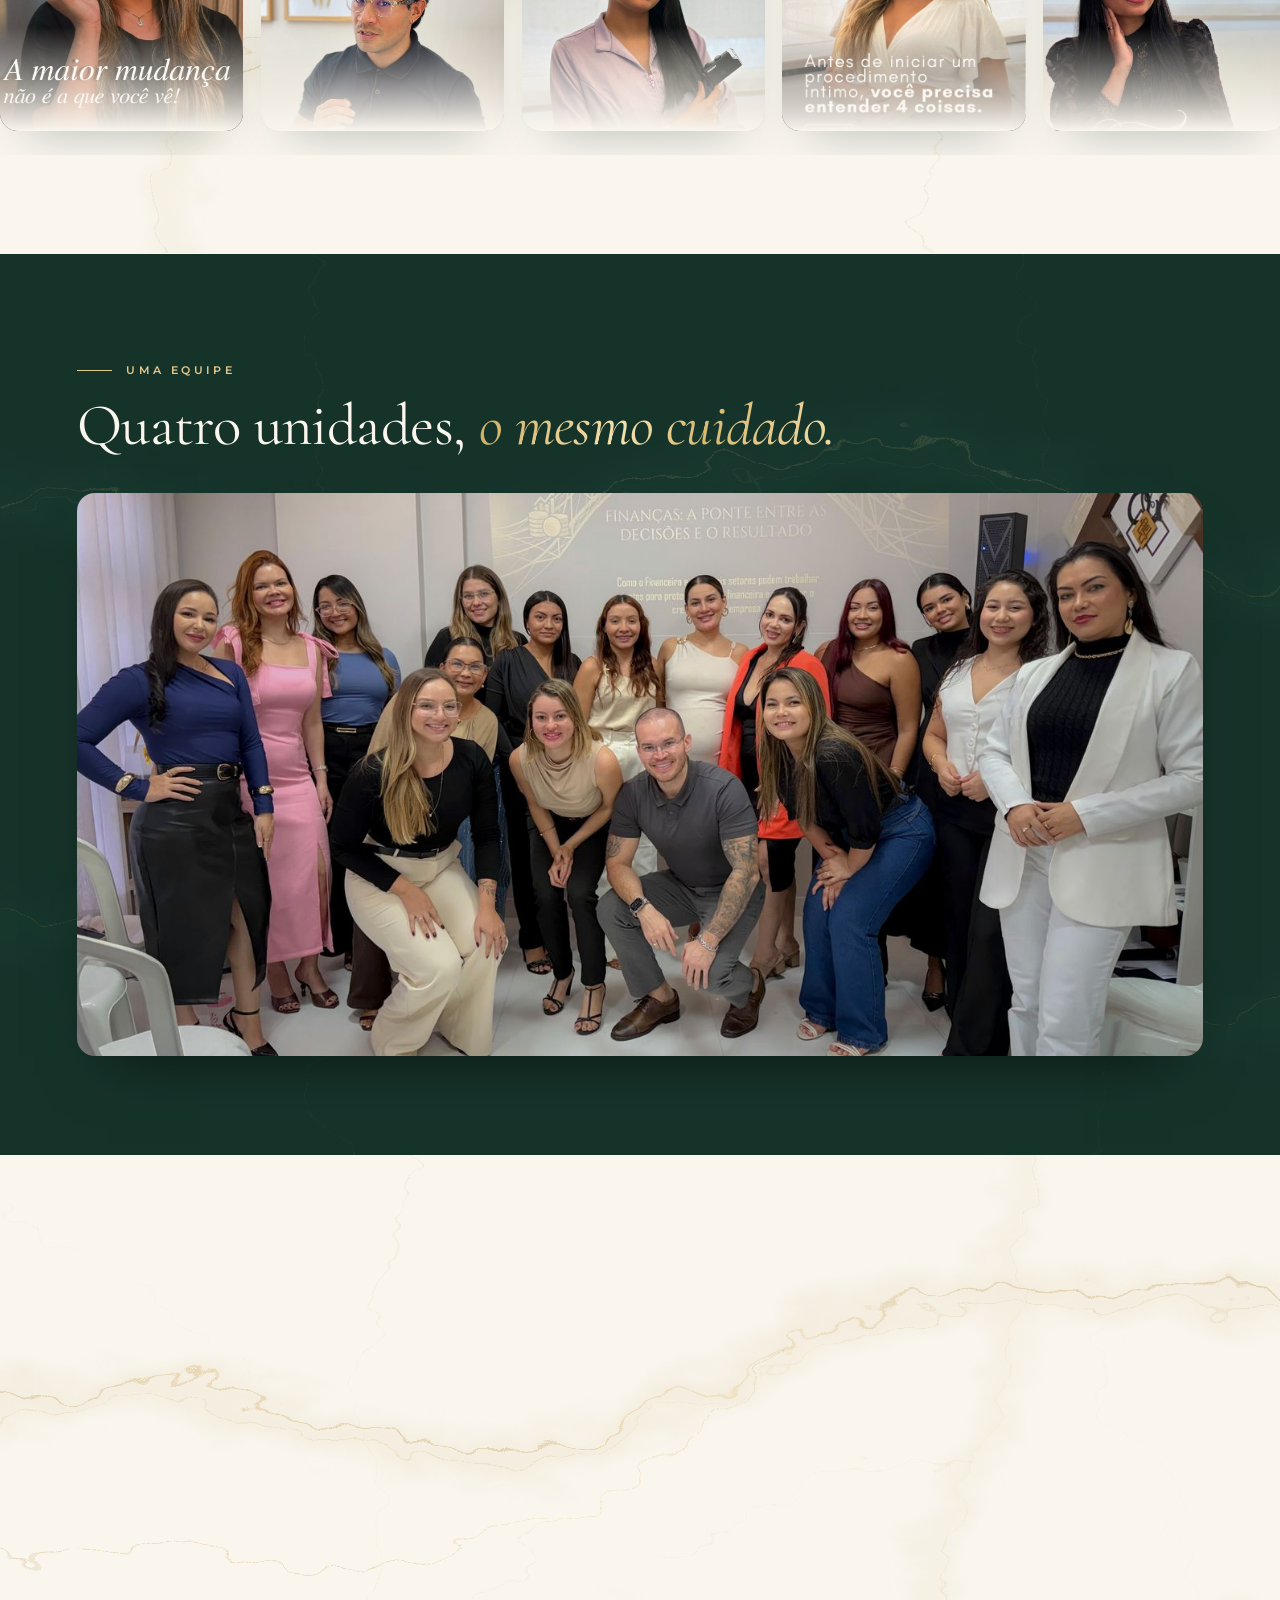
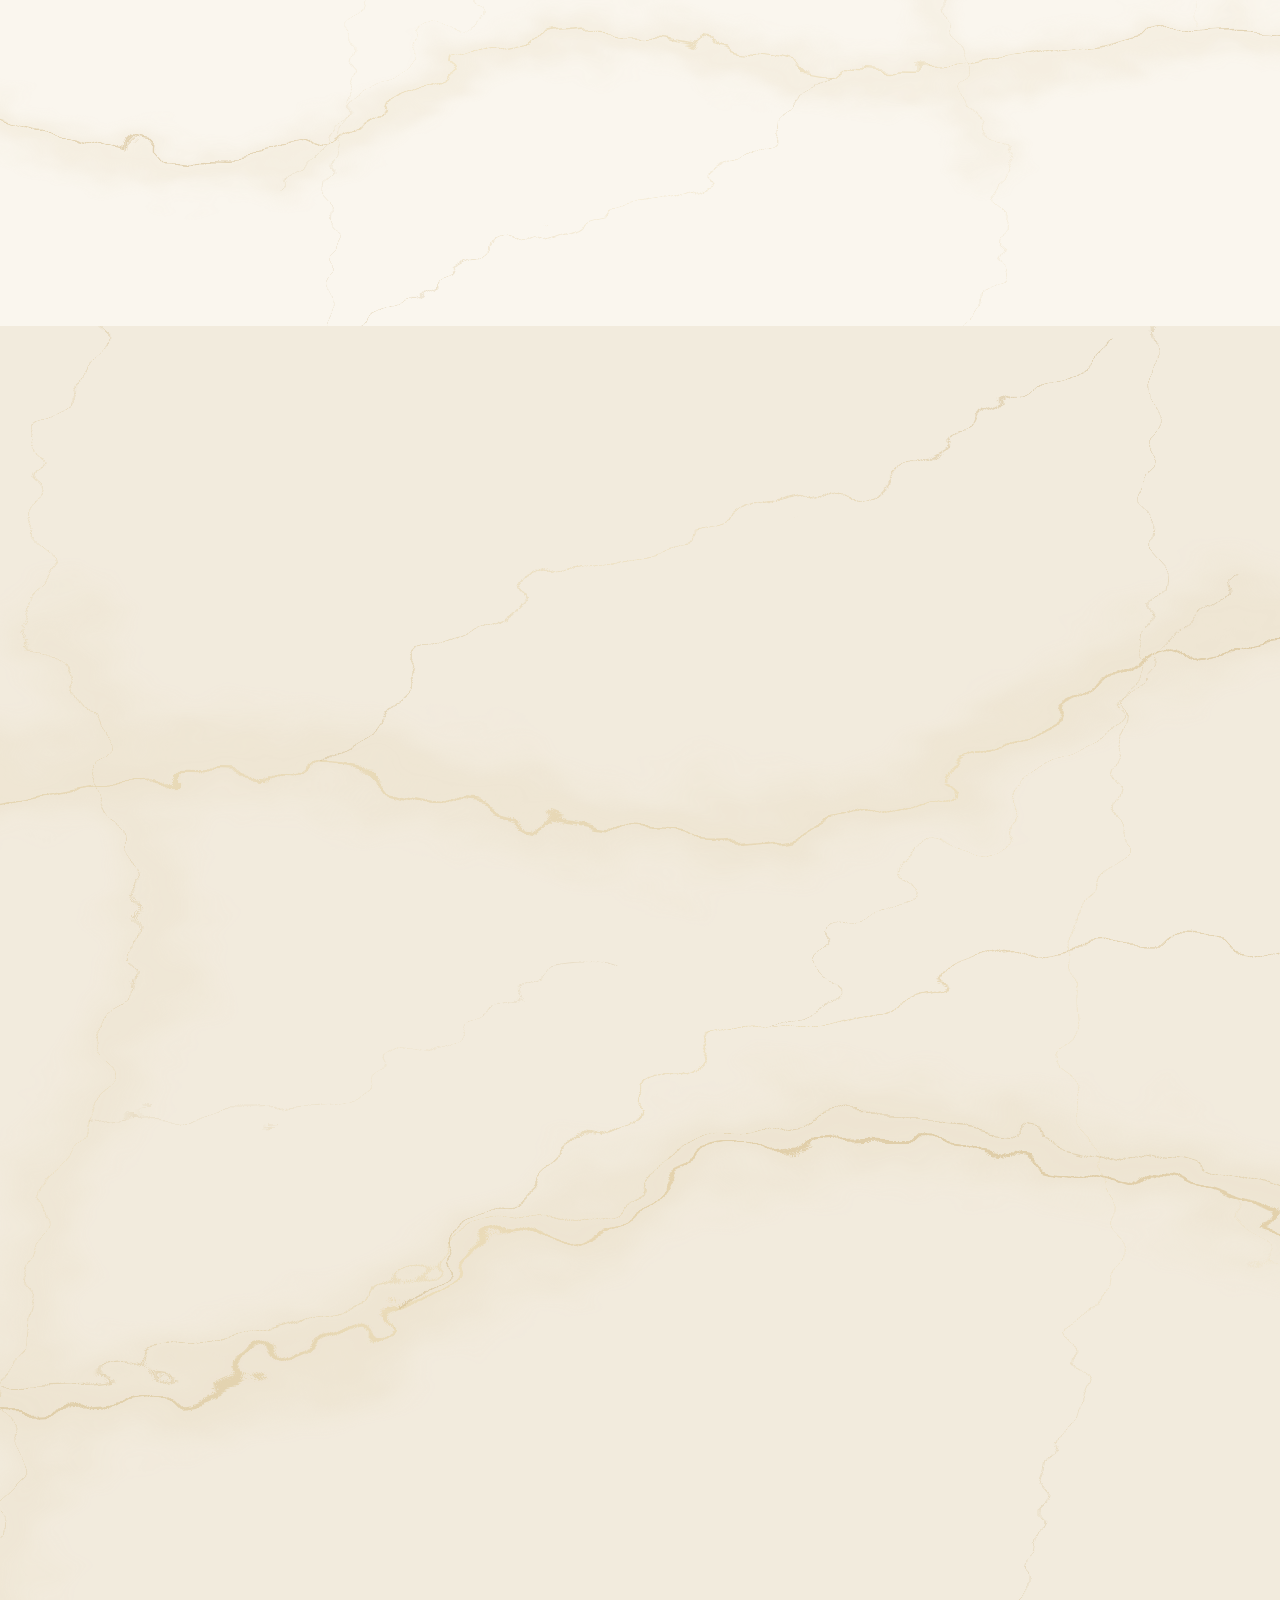
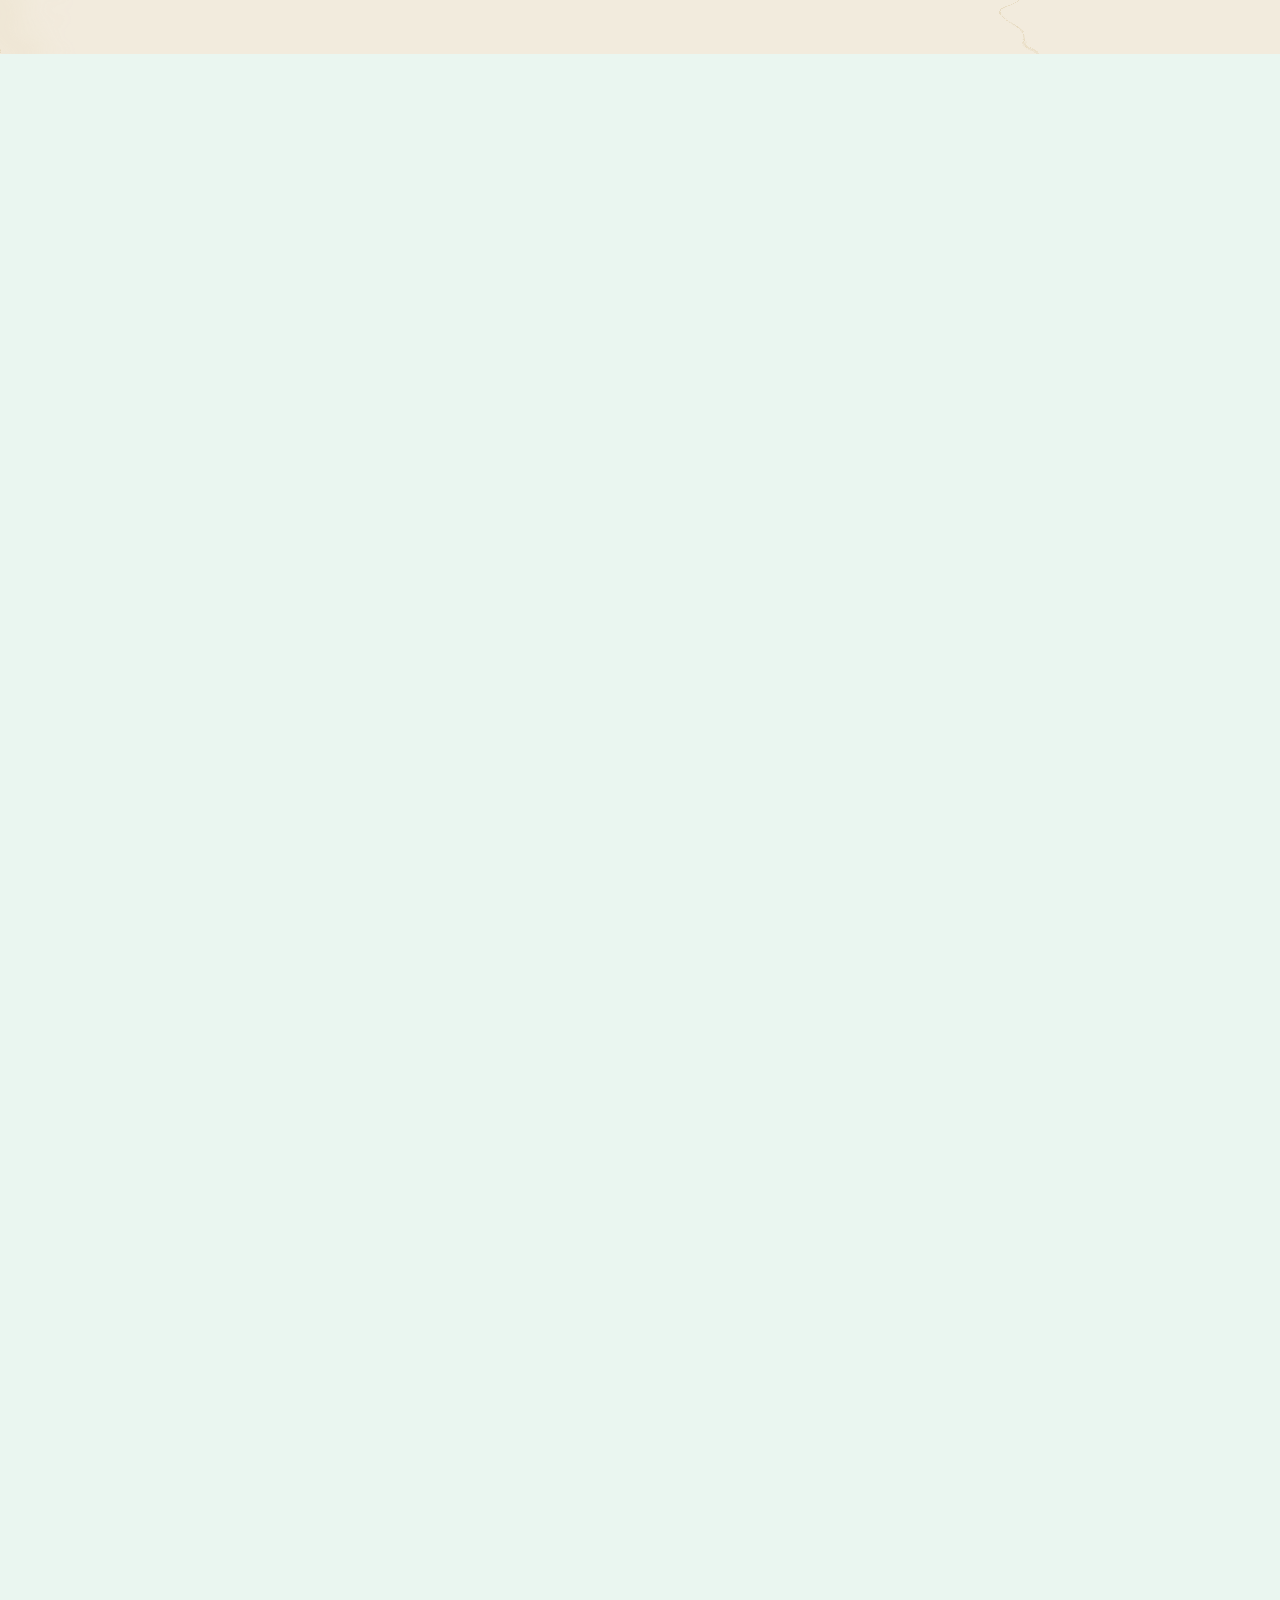
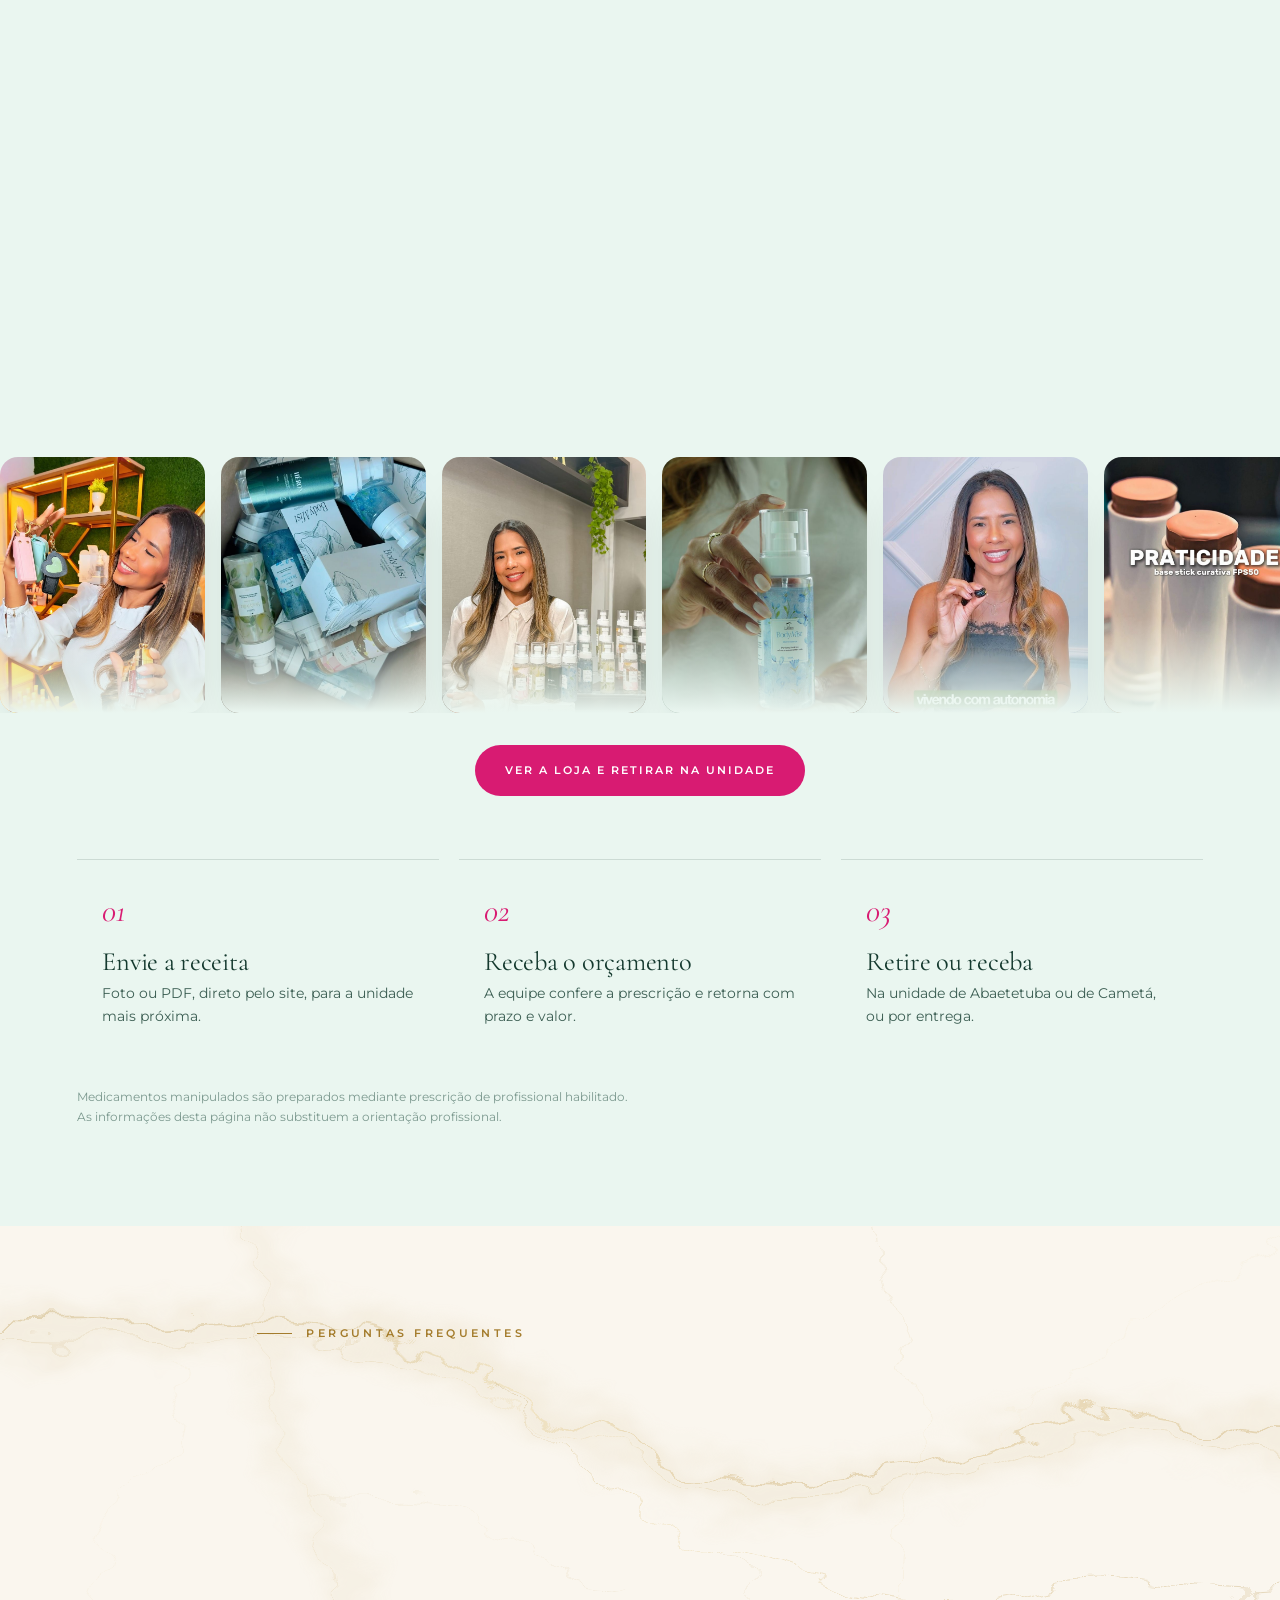
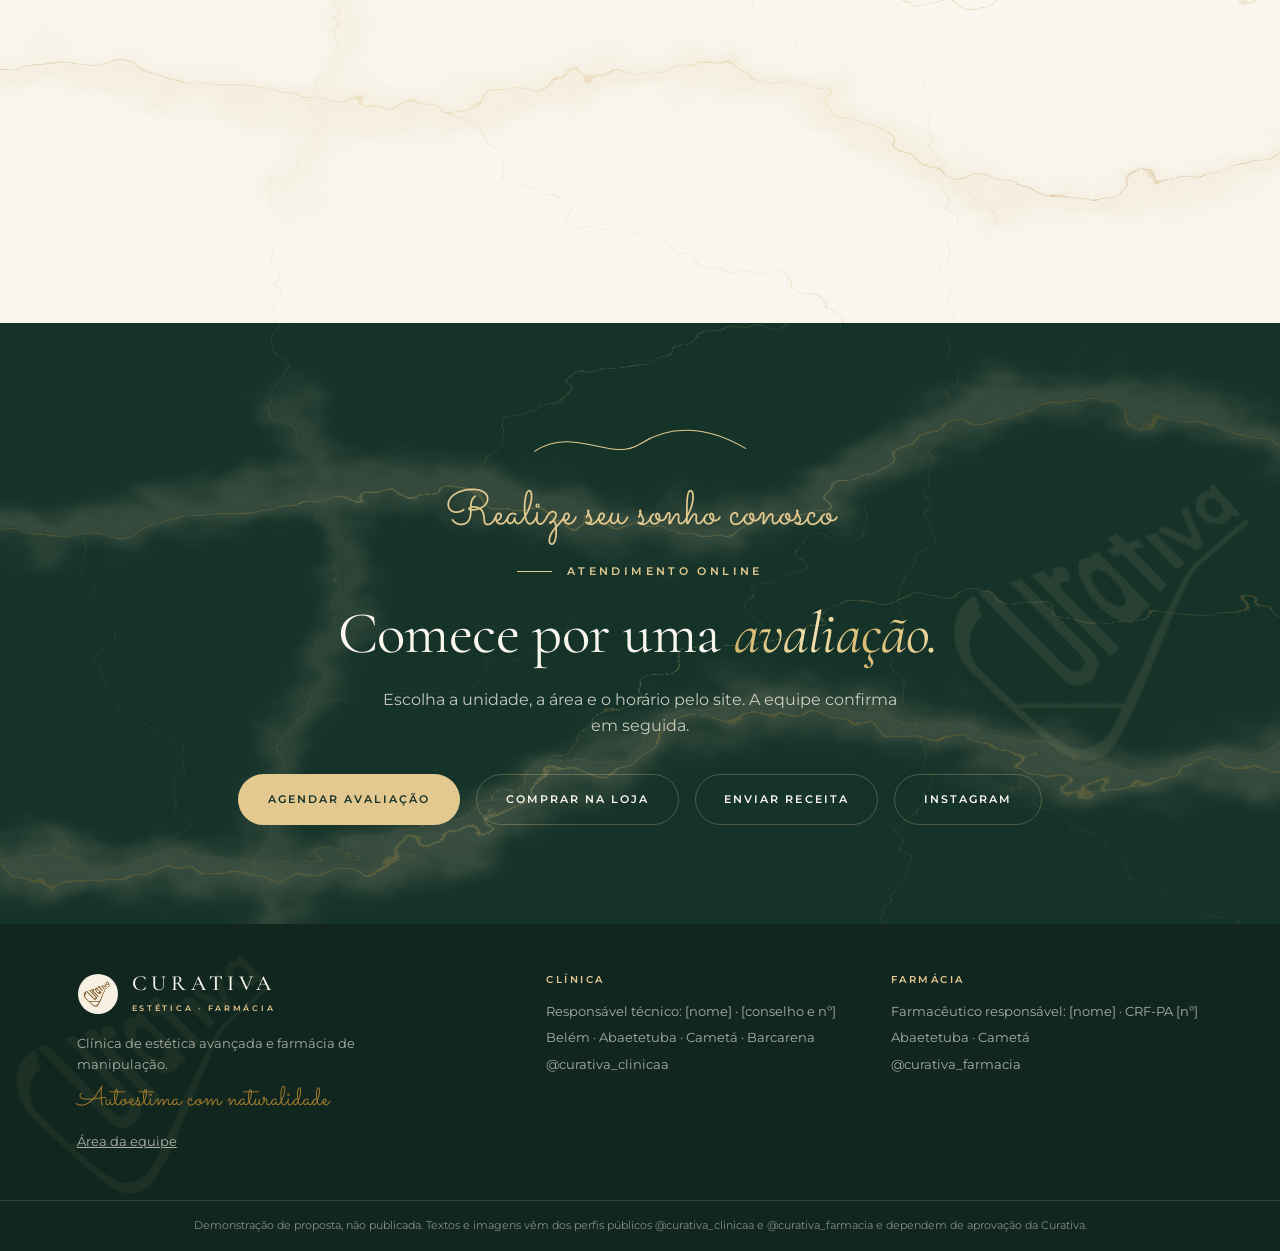
==== commit 924db9f0: "Limite diário de avaliações marcadas pelo site, por unidade e dia da semana Configurado na aba Escal" ====
--- a/index.html
+++ b/index.html
@@ -15,7 +15,7 @@
 <link rel="preconnect" href="https://fonts.googleapis.com">
 <link rel="preconnect" href="https://fonts.gstatic.com" crossorigin>
 <link href="https://fonts.googleapis.com/css2?family=Cormorant+Garamond:ital,wght@0,400;0,500;1,400;1,500&family=Montserrat:wght@400;500;600&family=Sacramento&display=swap" rel="stylesheet">
-<link rel="stylesheet" href="styles.css?v=20261003b">
+<link rel="stylesheet" href="styles.css?v=20261003c">
 </head>
 <body>
 <div class="progresso" id="progresso" aria-hidden="true"></div>
@@ -677,6 +677,6 @@
 
 <a class="btn solid fixo-cel" href="agendar.html">Agendar avaliação</a>
 
-<script src="main.js?v=20261003b"></script>
+<script src="main.js?v=20261003c"></script>
 </body>
 </html>
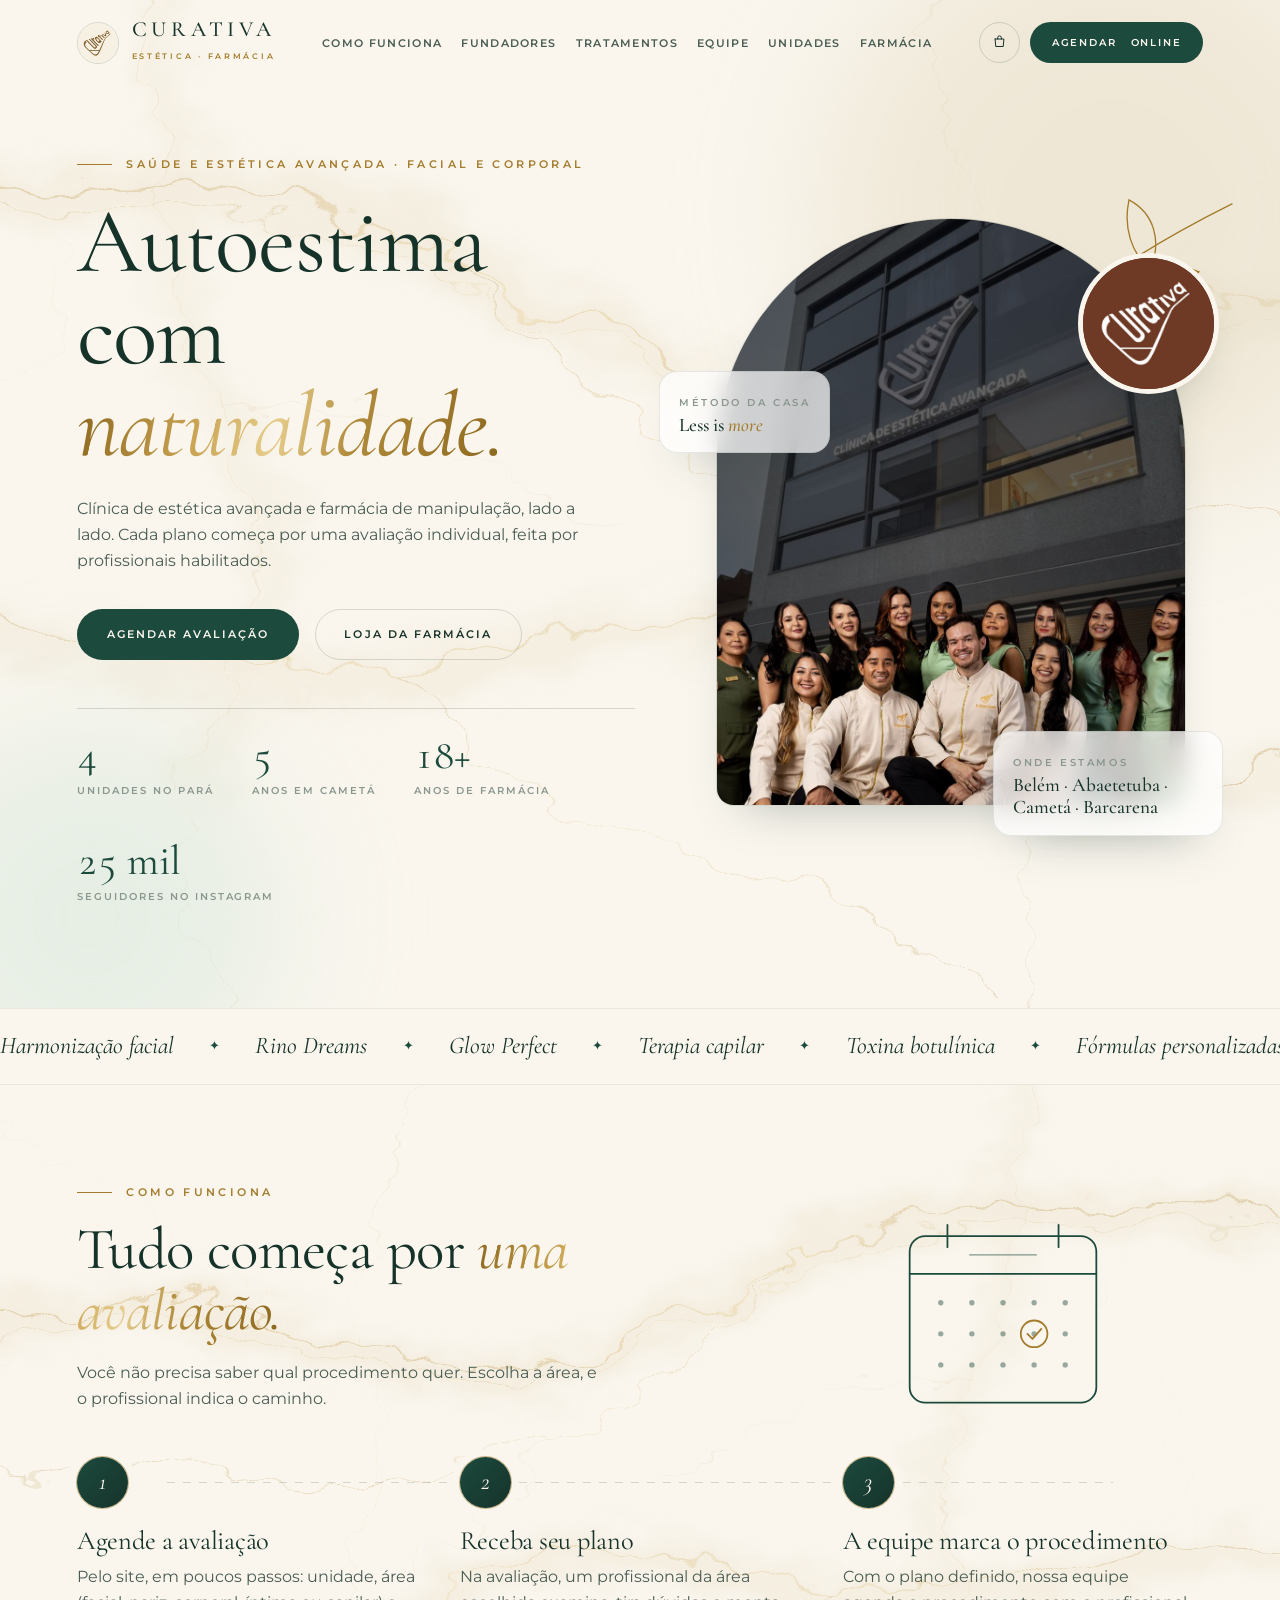
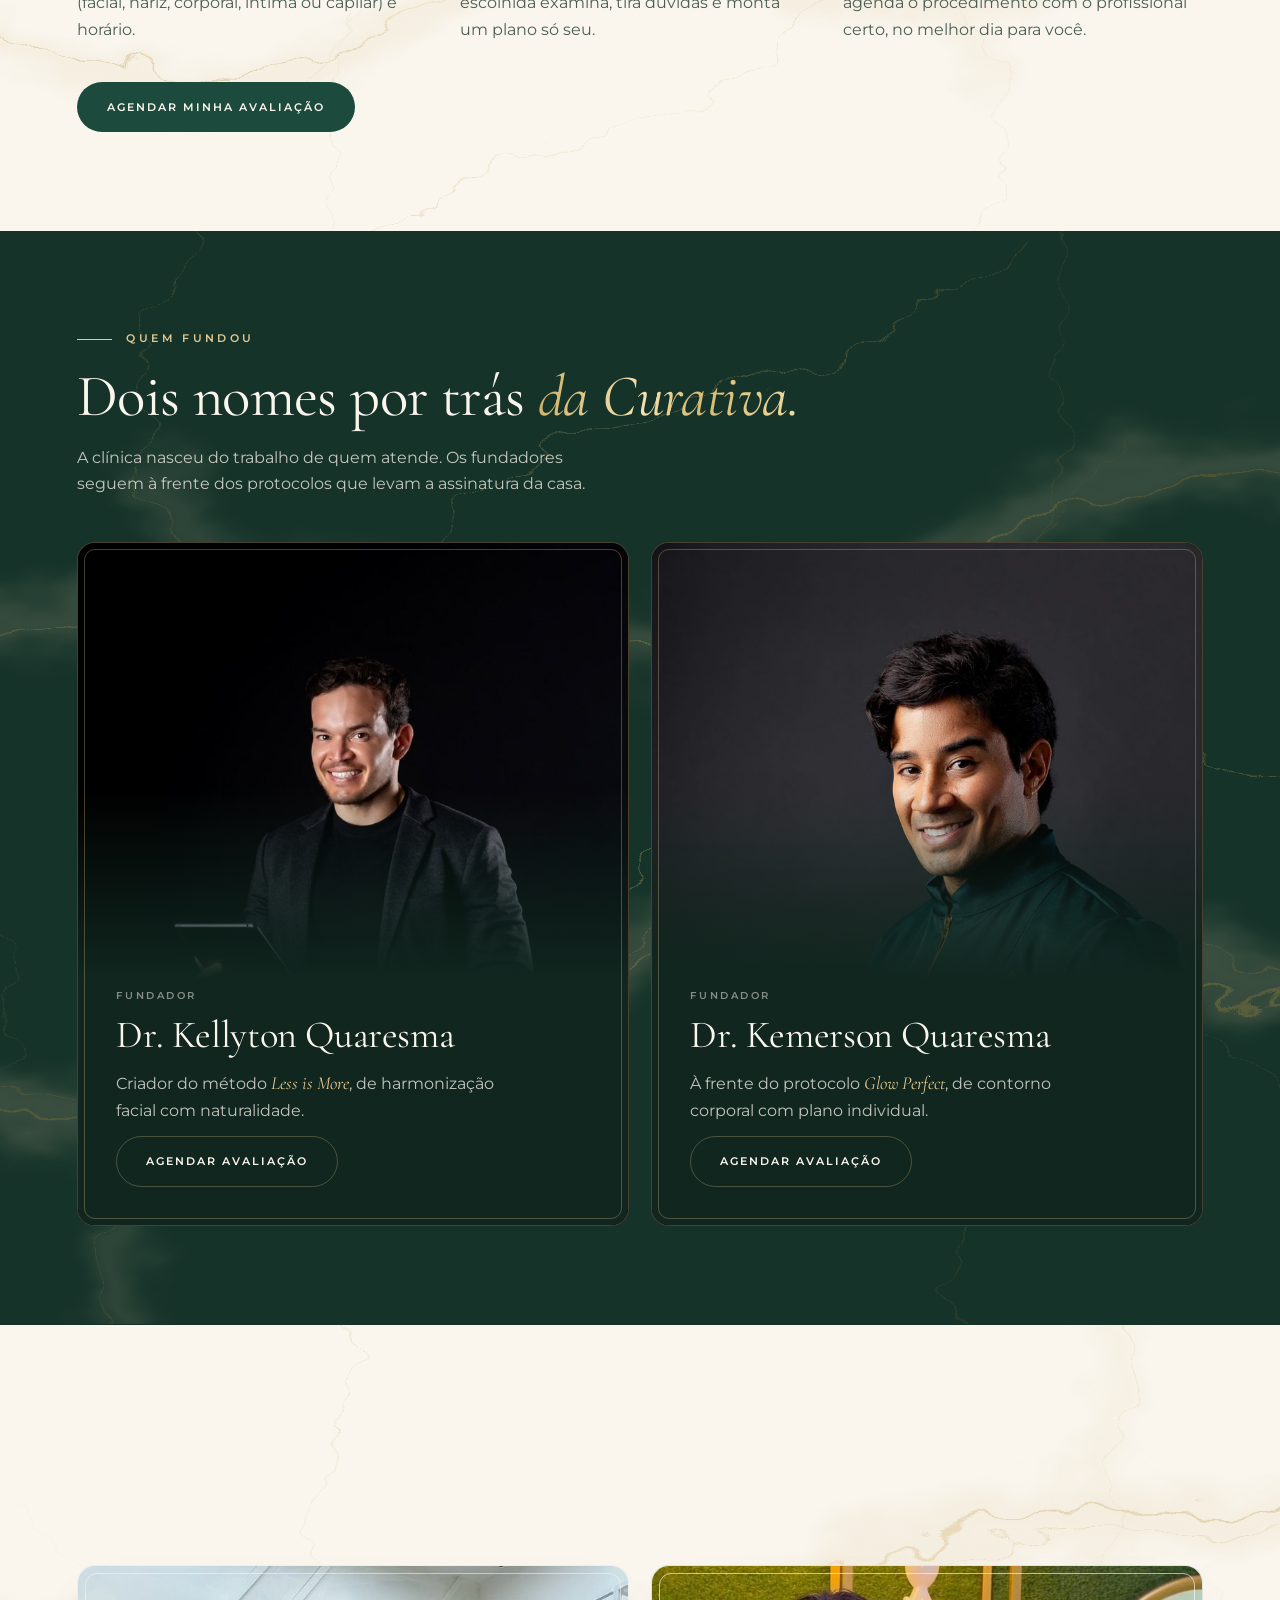
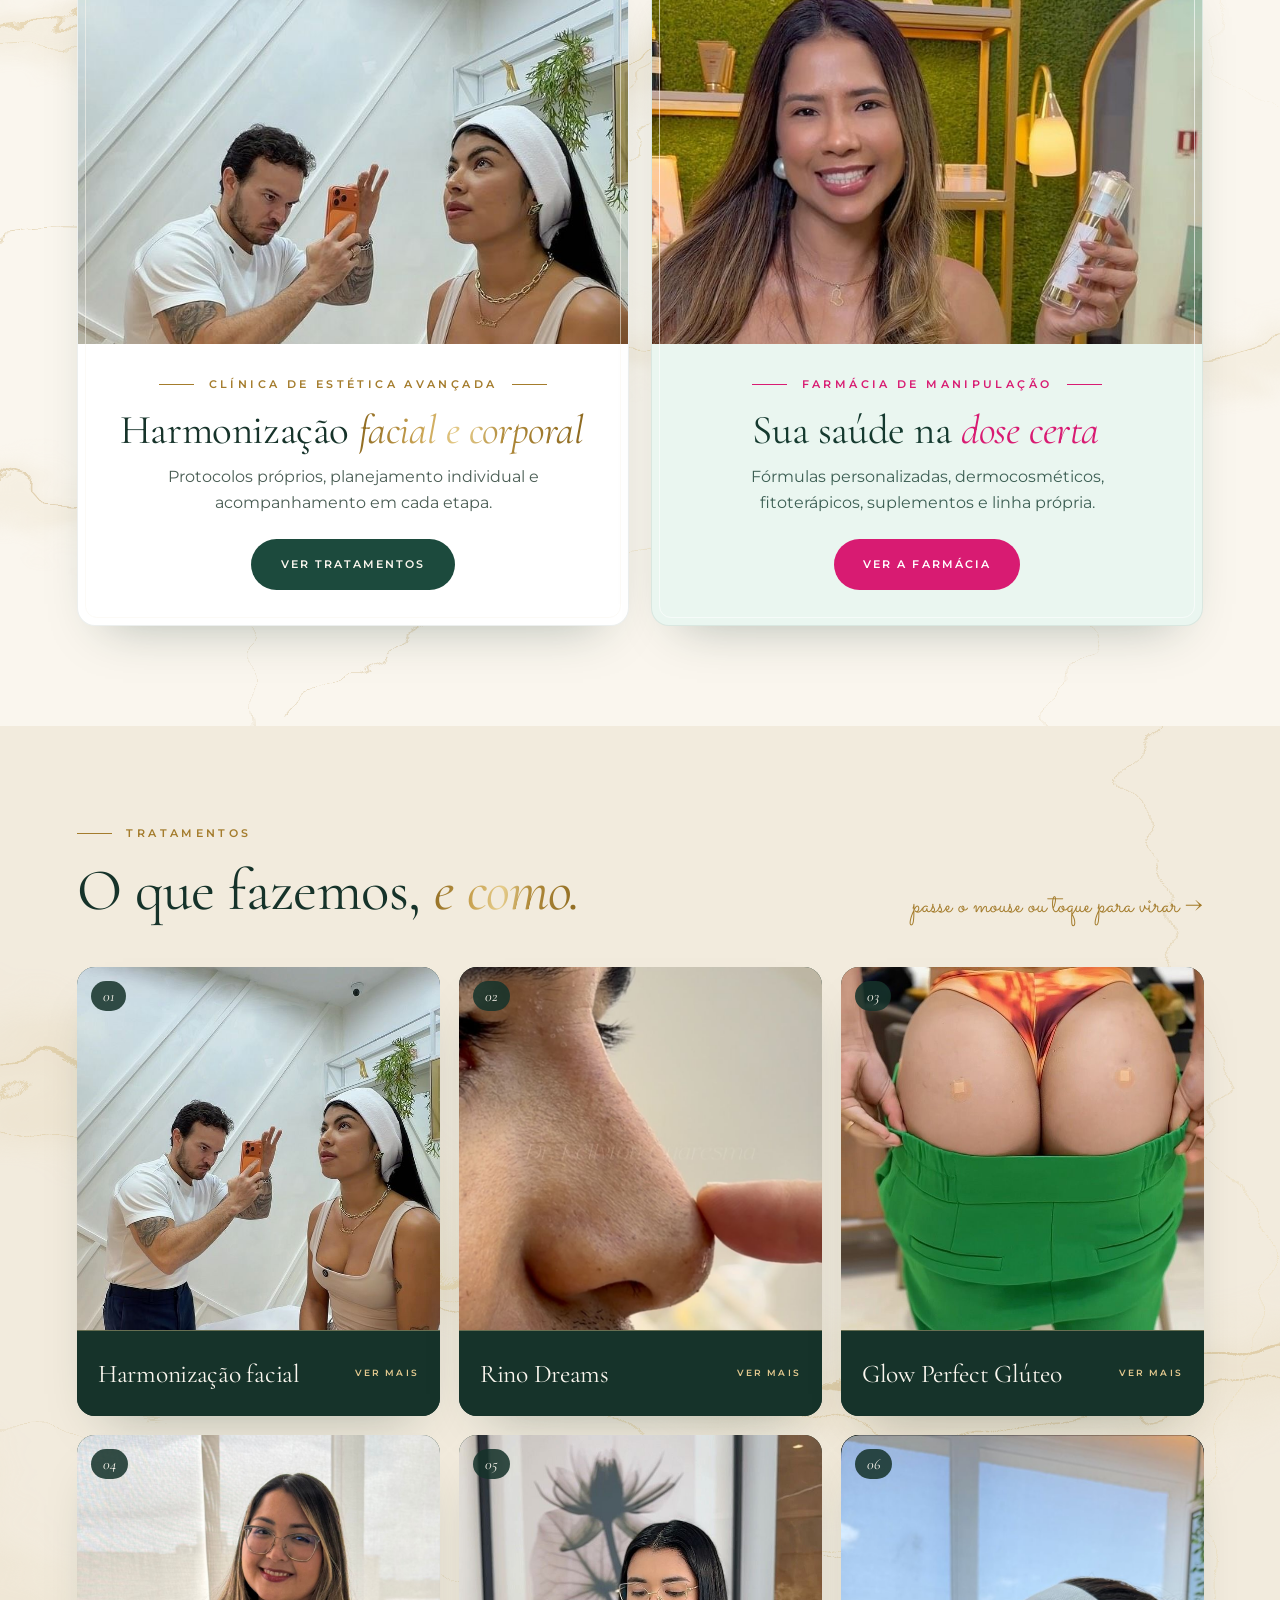
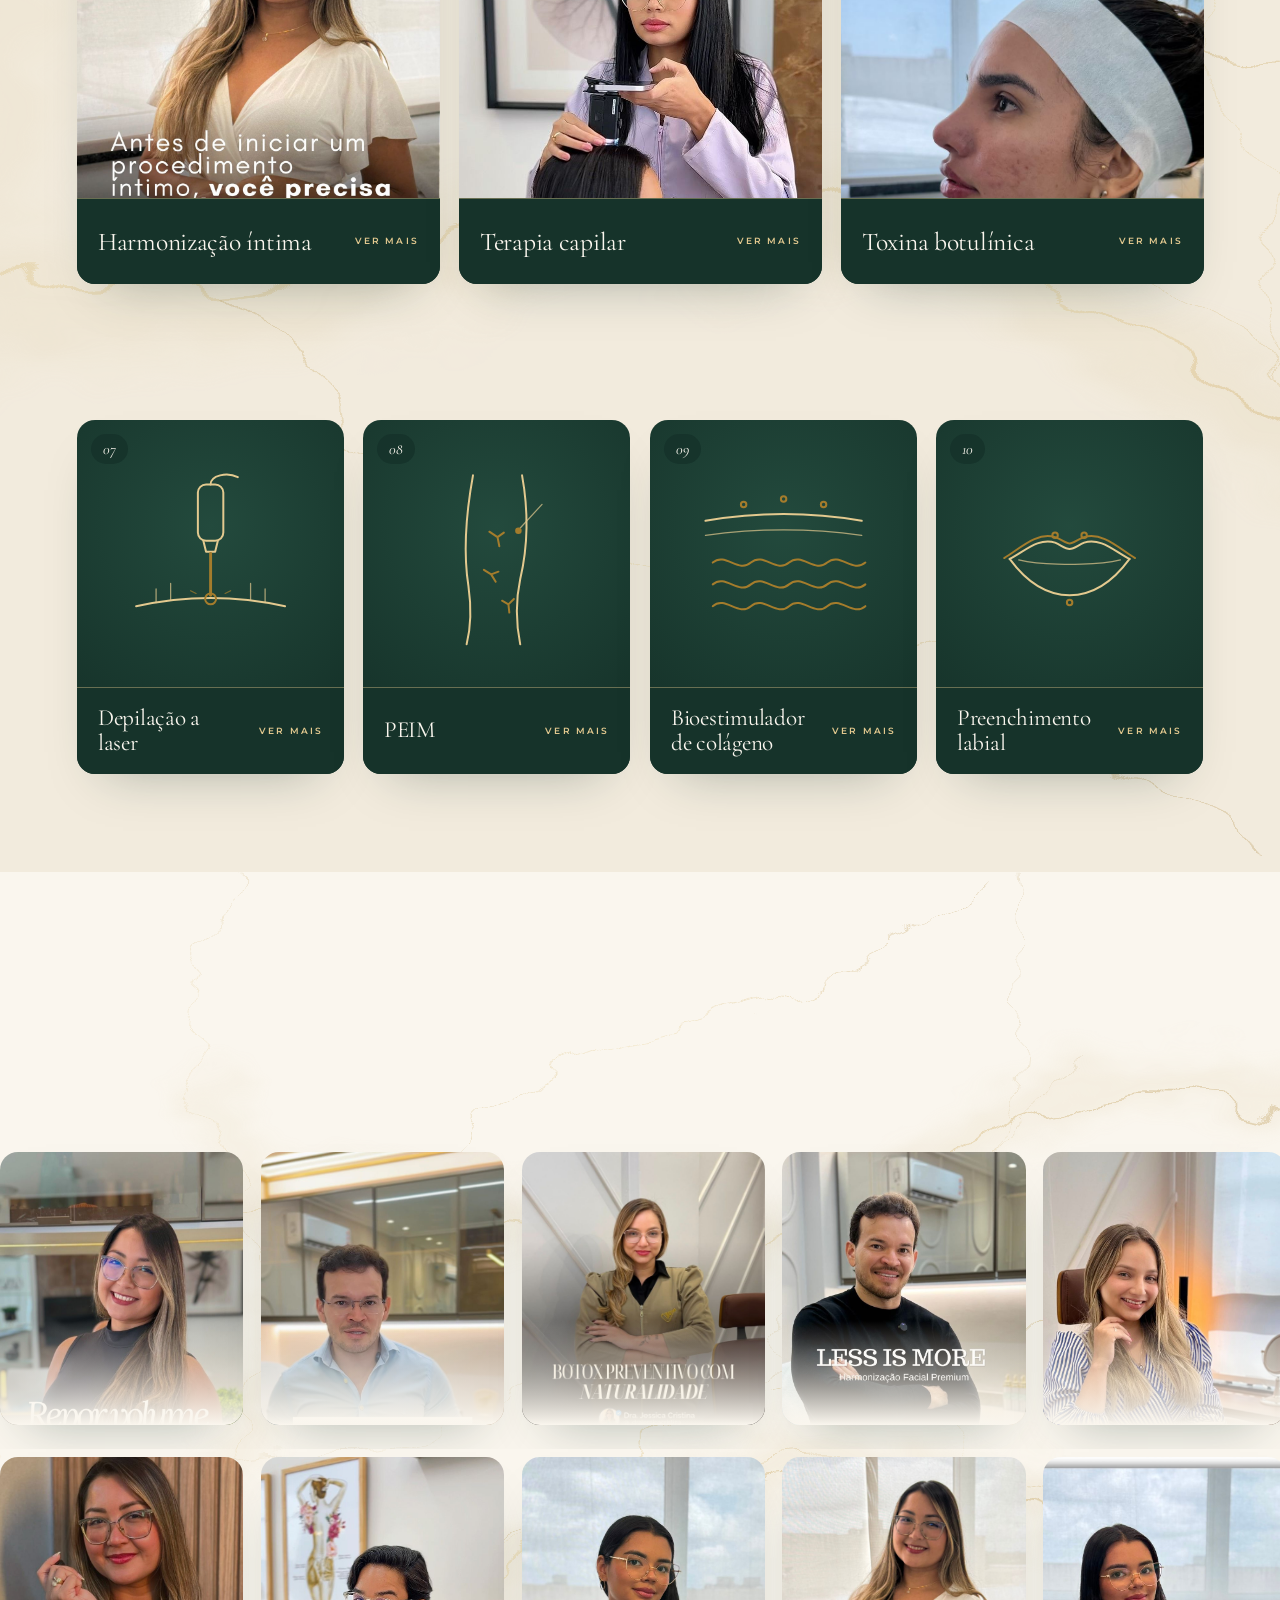
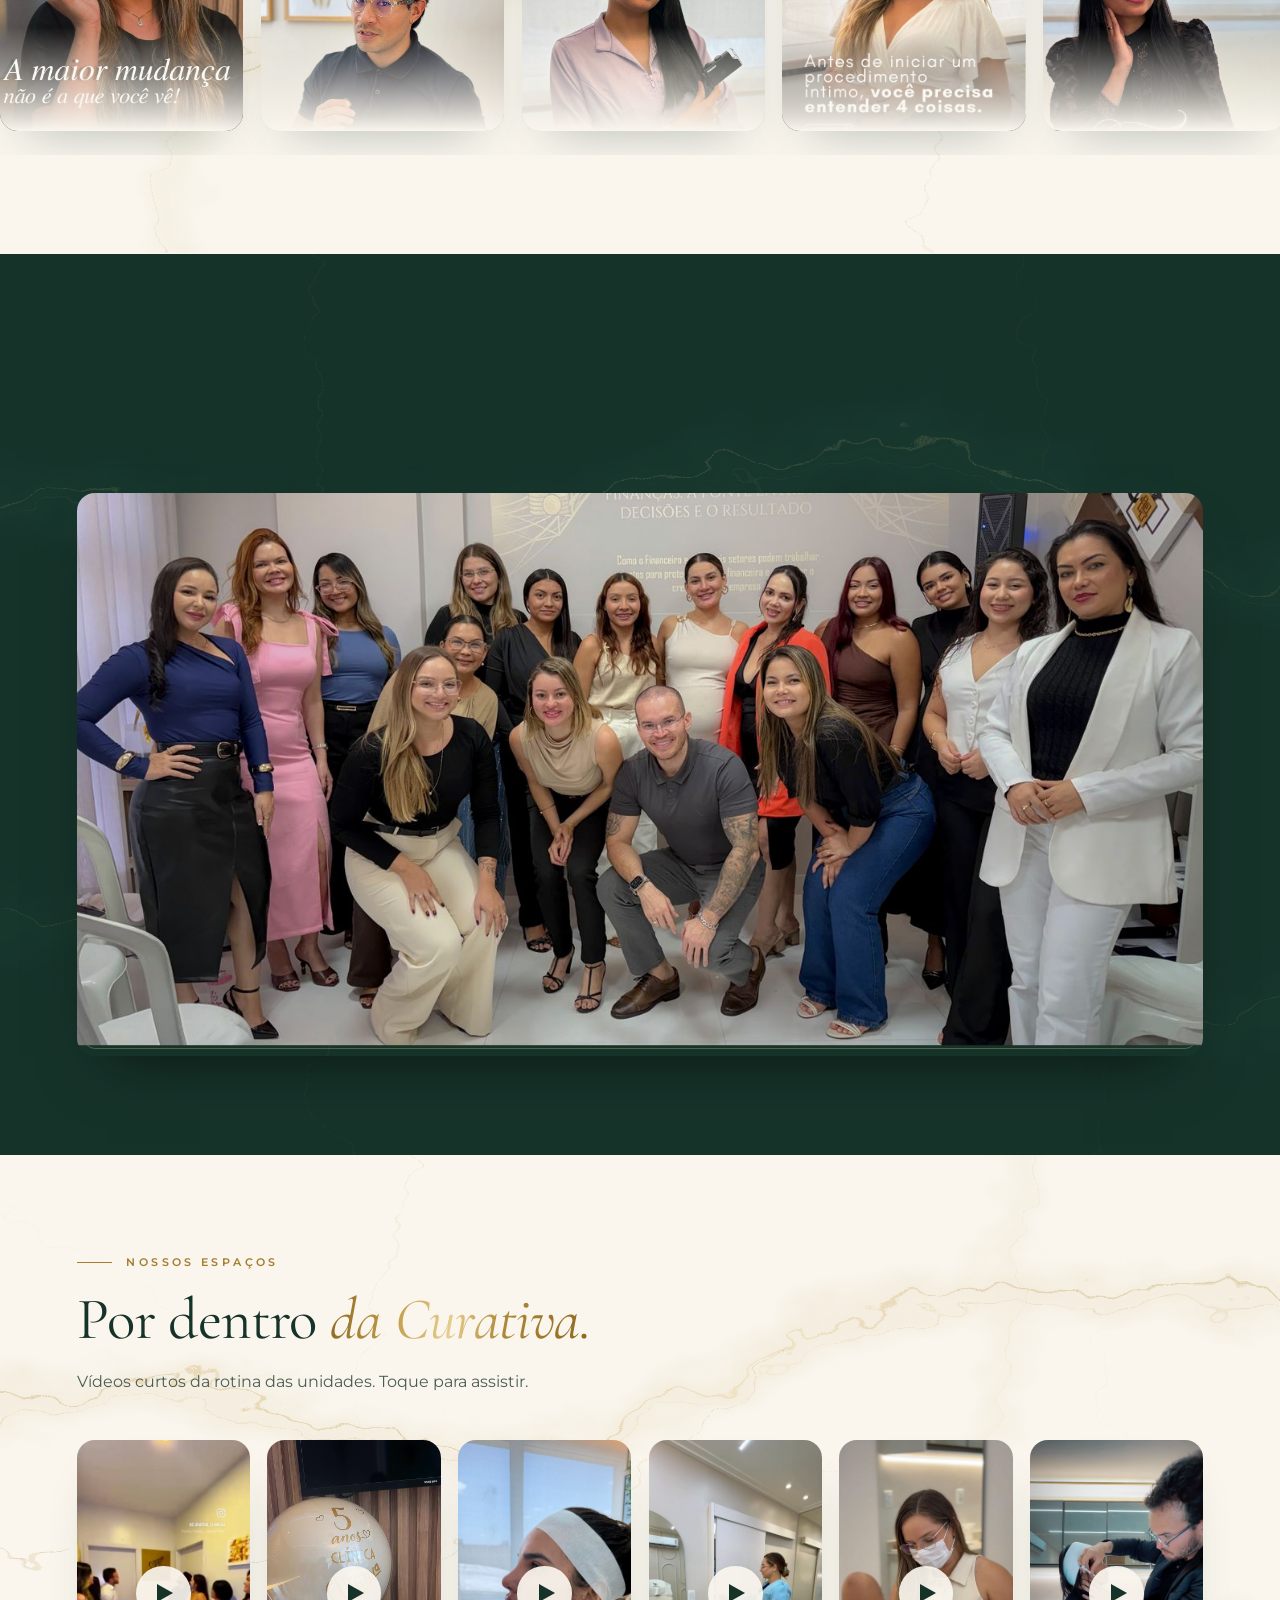
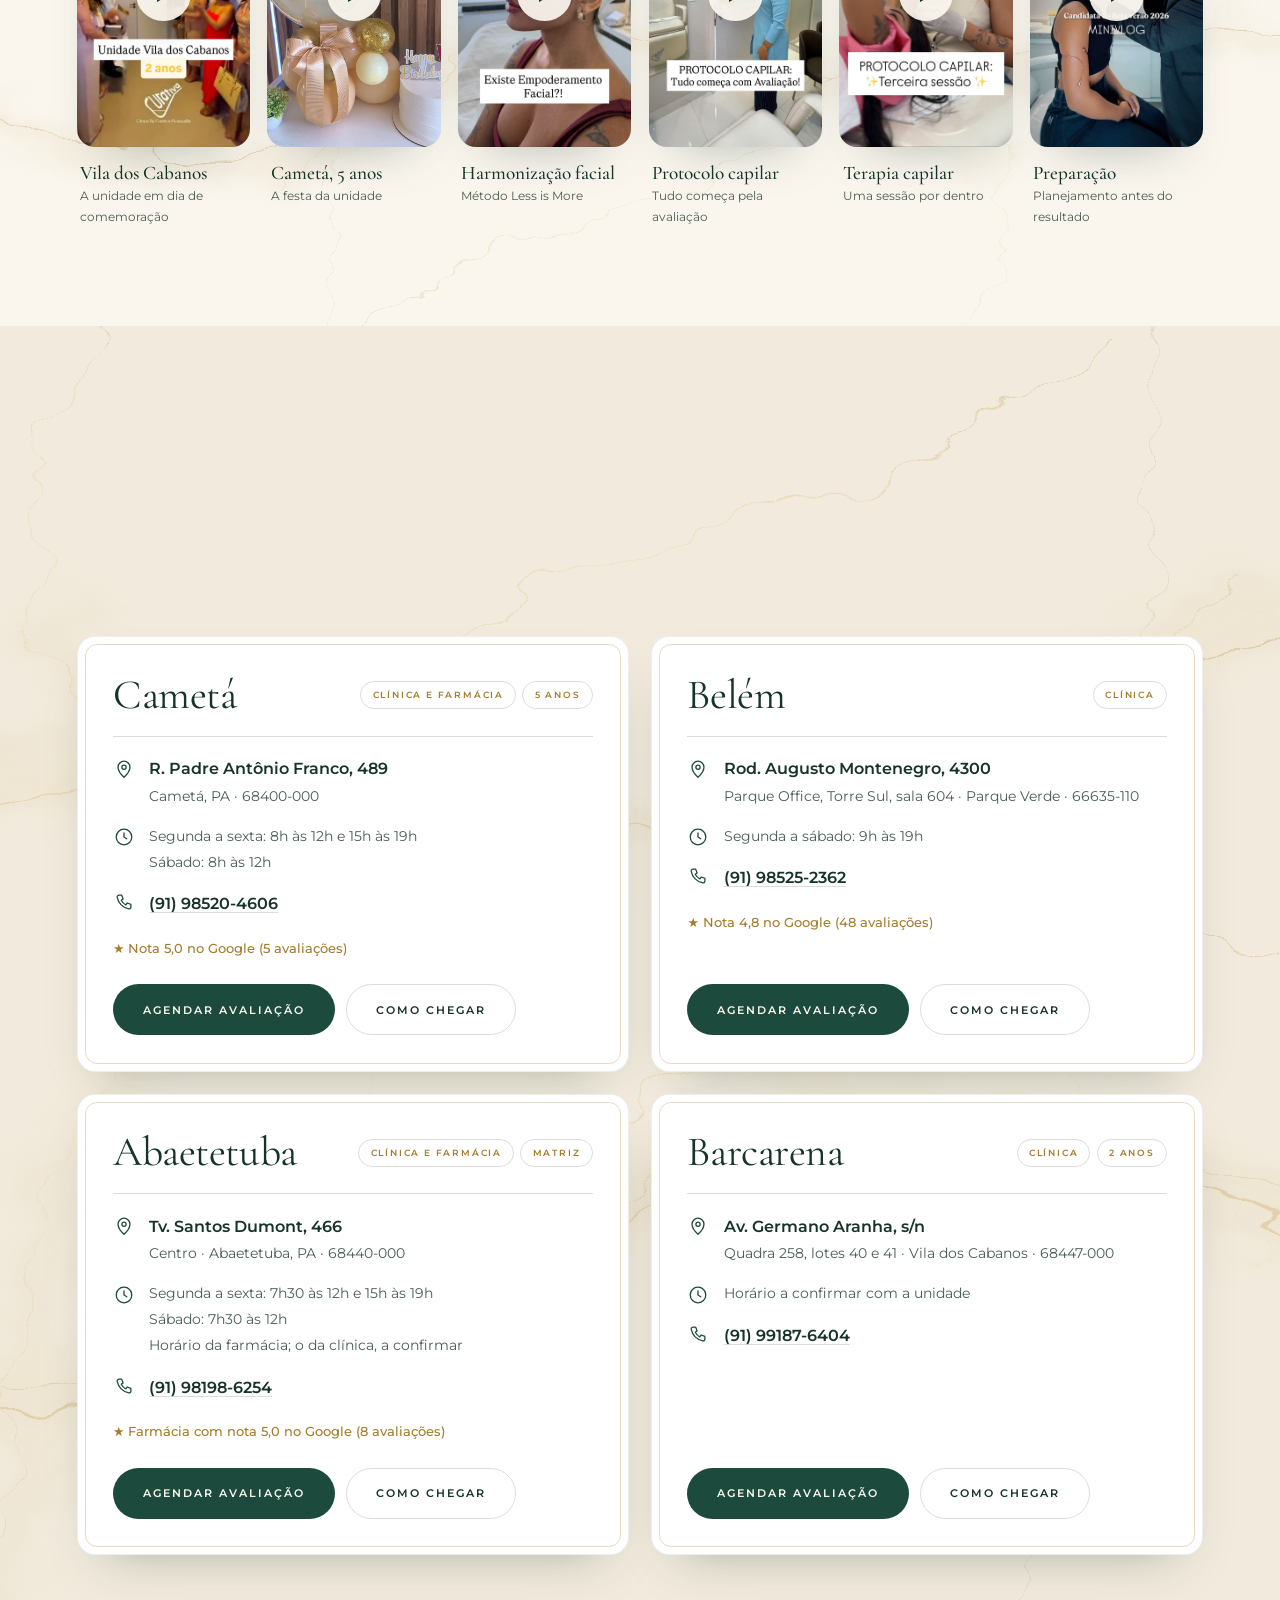
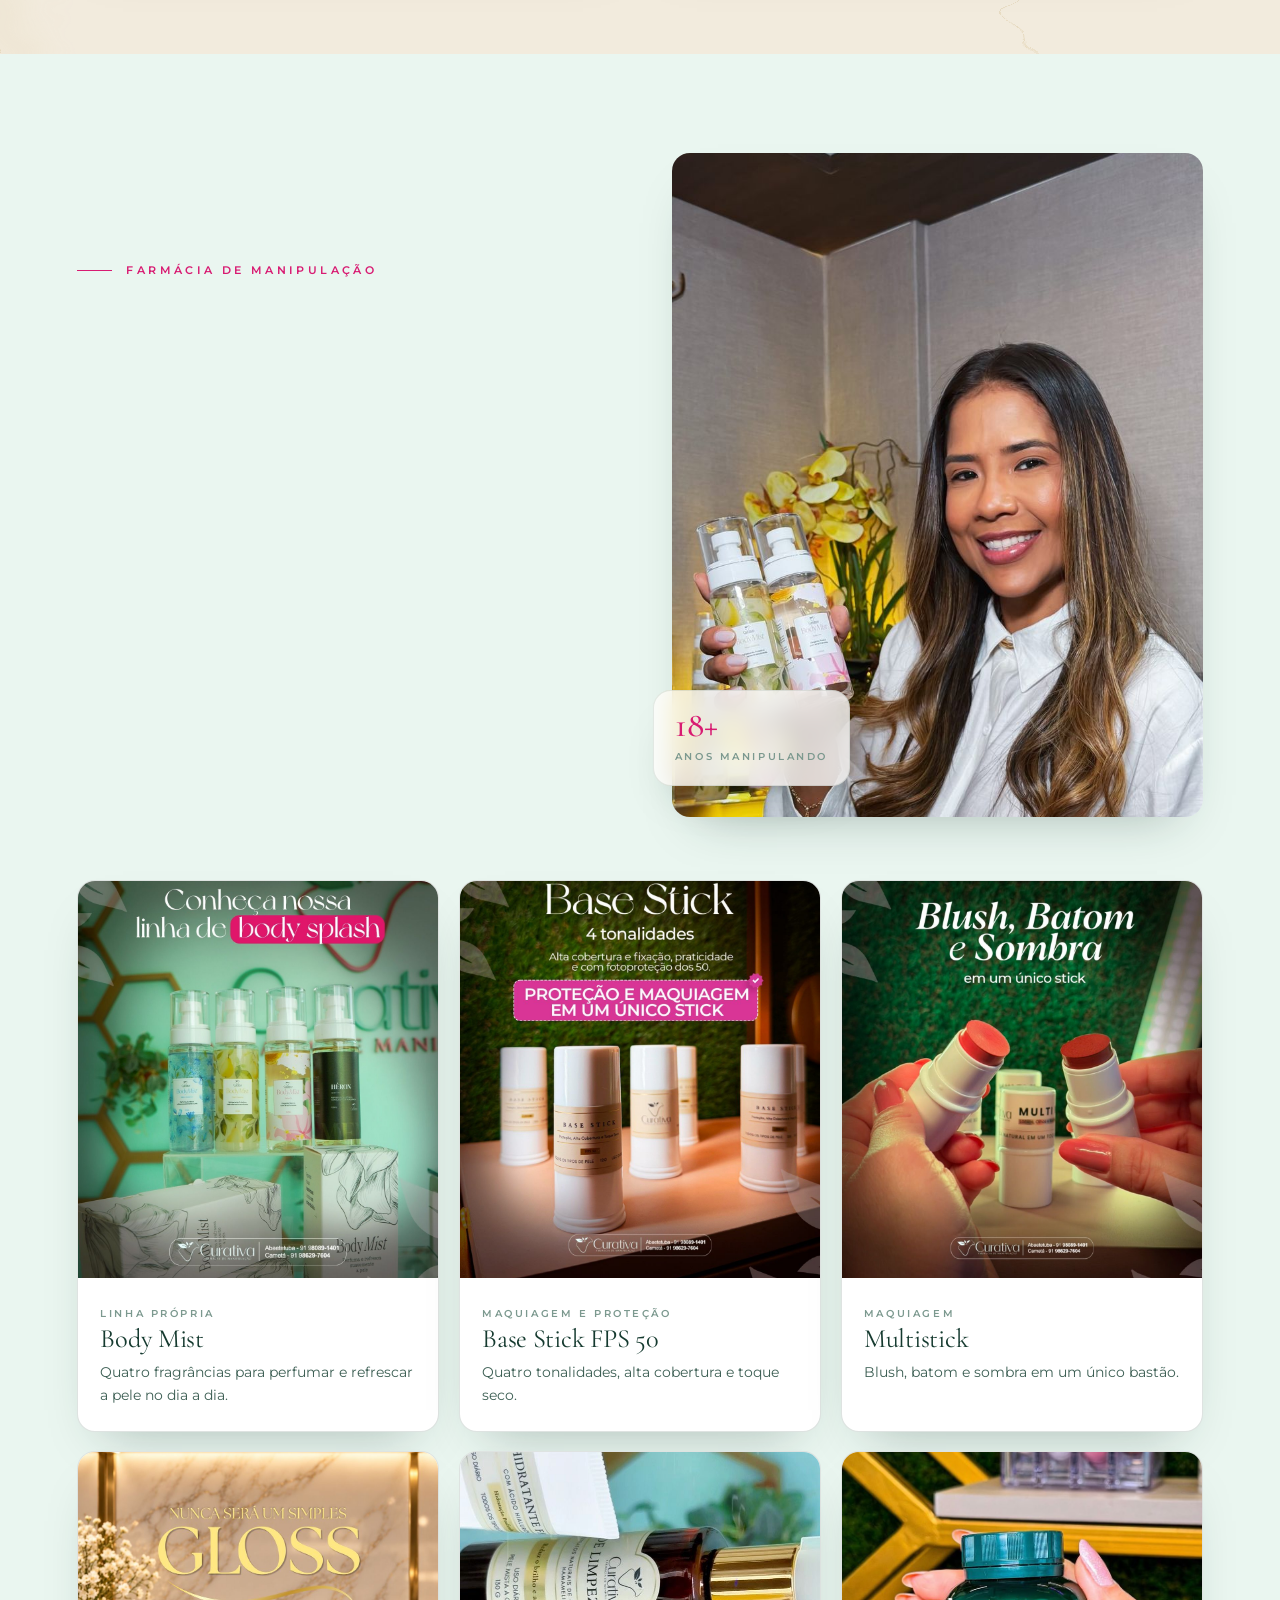
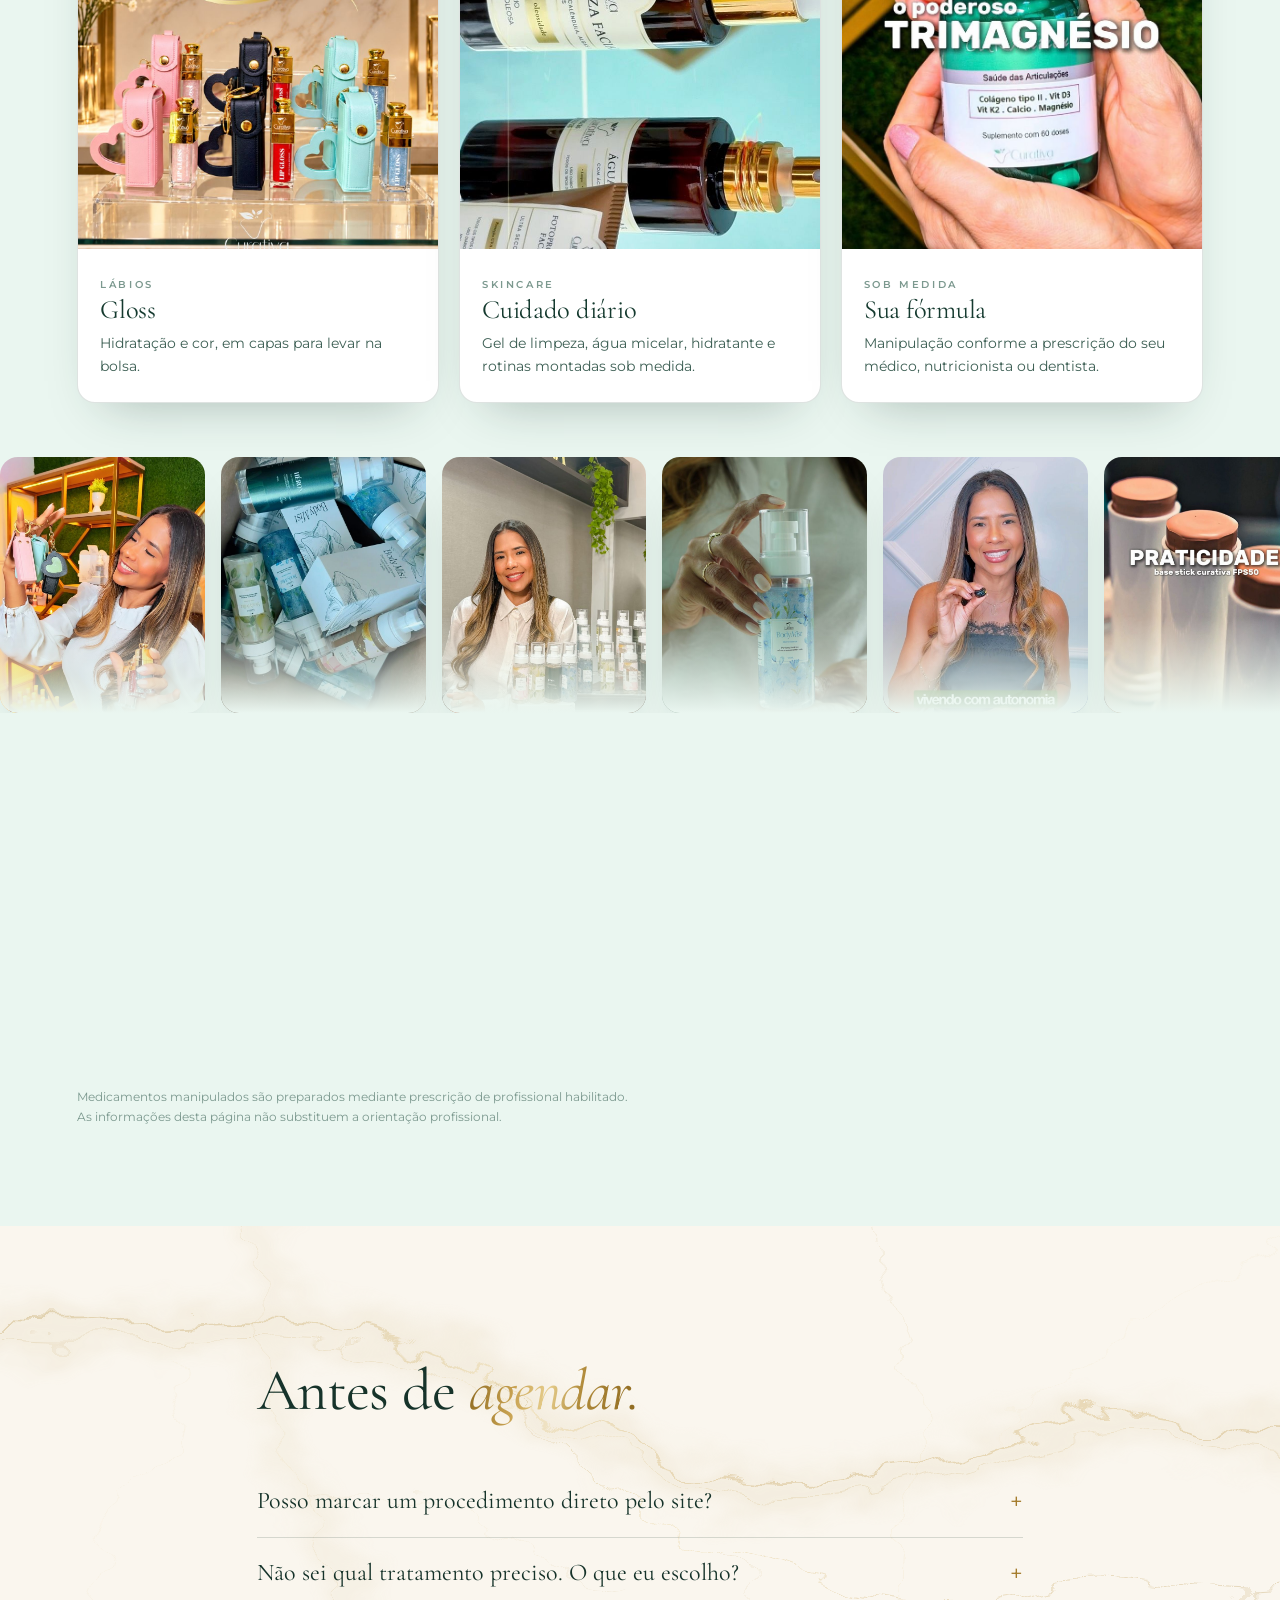
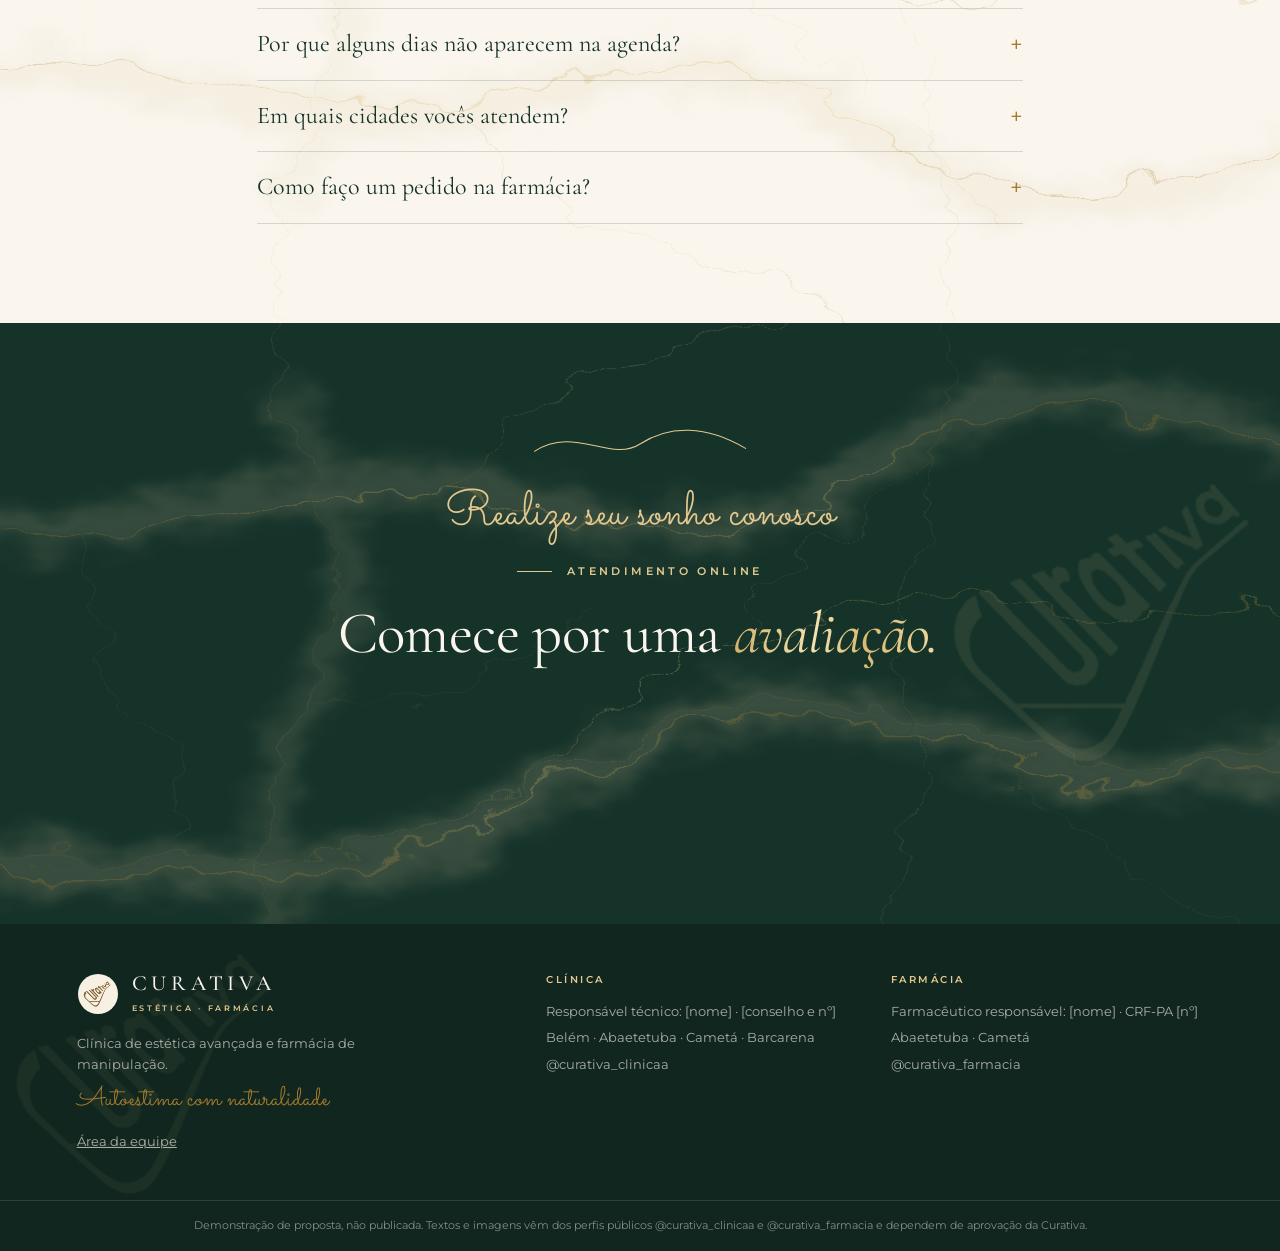
==== commit 1903ebac: "Agendamentos: período (dia, semana, próximos, tudo) e atalho para agendar Navegação por dia ou seman" ====
--- a/index.html
+++ b/index.html
@@ -15,7 +15,7 @@
 <link rel="preconnect" href="https://fonts.googleapis.com">
 <link rel="preconnect" href="https://fonts.gstatic.com" crossorigin>
 <link href="https://fonts.googleapis.com/css2?family=Cormorant+Garamond:ital,wght@0,400;0,500;1,400;1,500&family=Montserrat:wght@400;500;600&family=Sacramento&display=swap" rel="stylesheet">
-<link rel="stylesheet" href="styles.css?v=20261003c">
+<link rel="stylesheet" href="styles.css?v=20261003d">
 </head>
 <body>
 <div class="progresso" id="progresso" aria-hidden="true"></div>
@@ -677,6 +677,6 @@
 
 <a class="btn solid fixo-cel" href="agendar.html">Agendar avaliação</a>
 
-<script src="main.js?v=20261003c"></script>
+<script src="main.js?v=20261003d"></script>
 </body>
 </html>
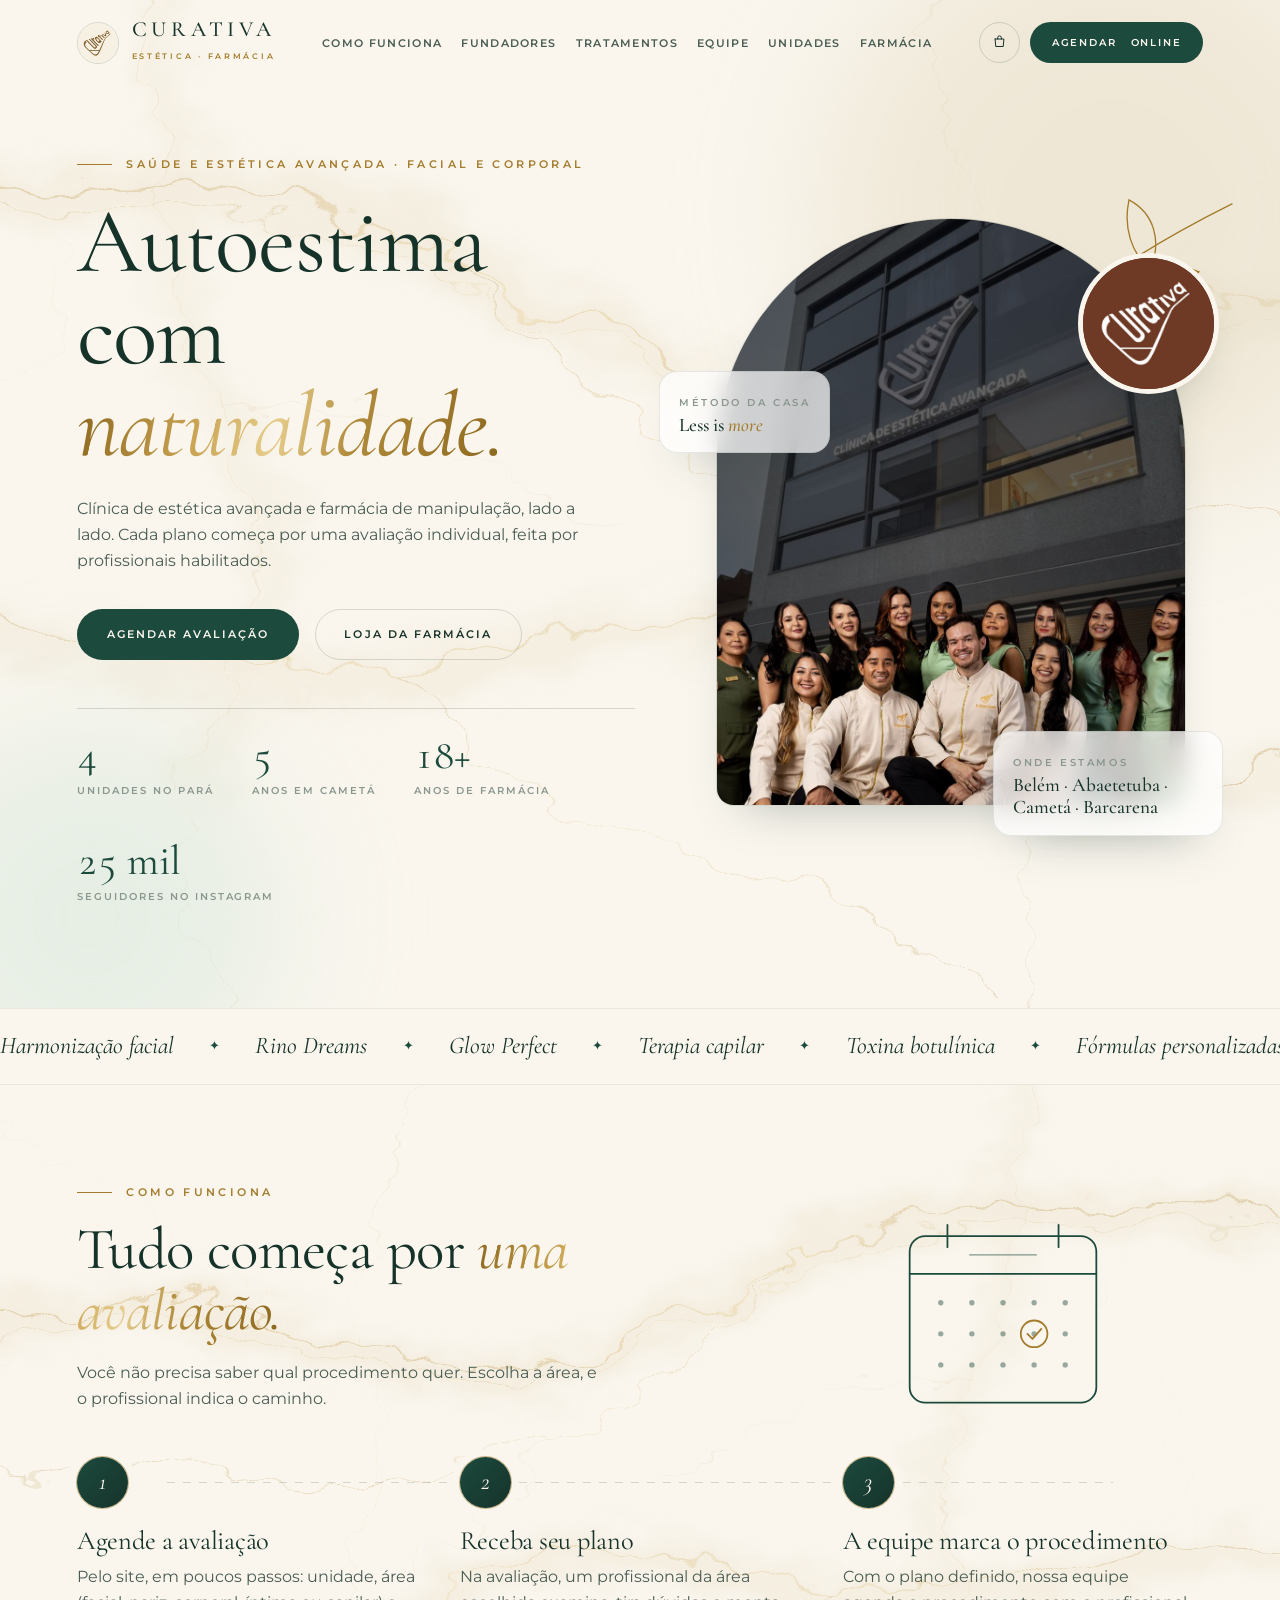
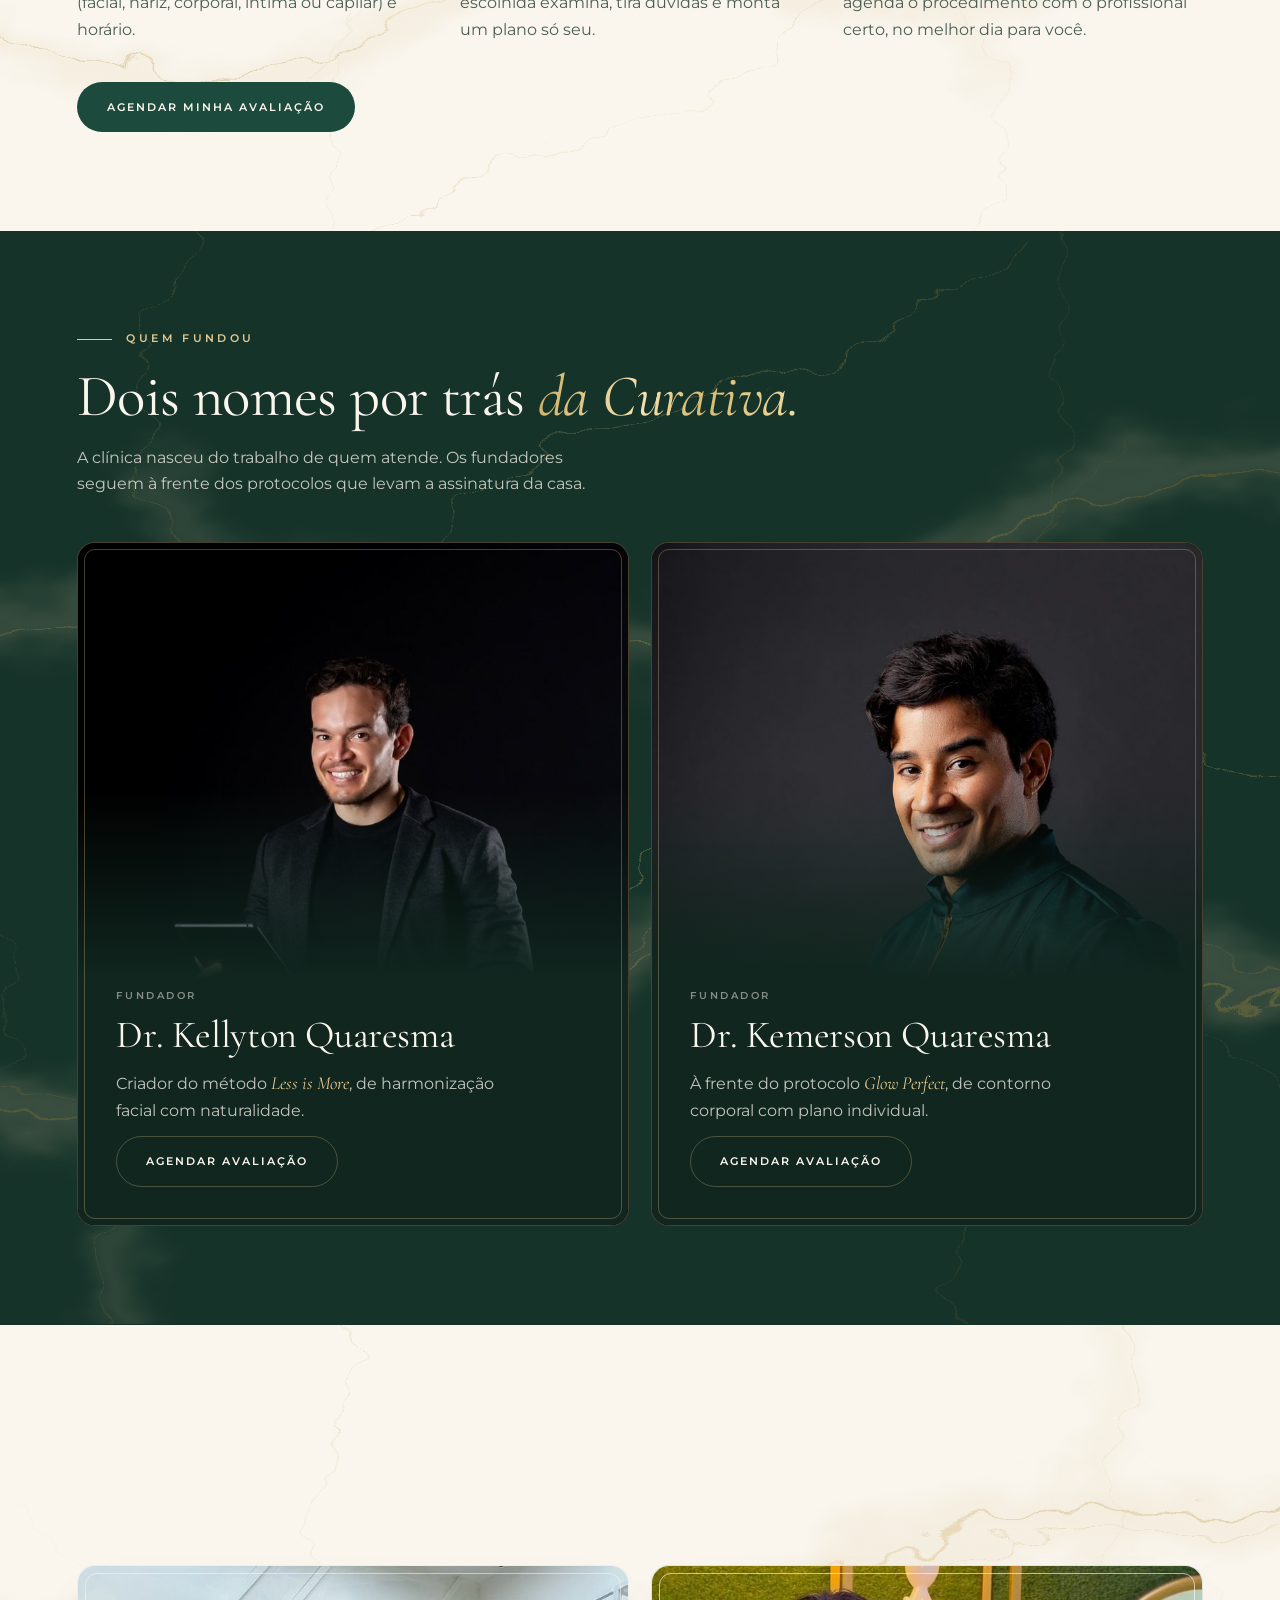
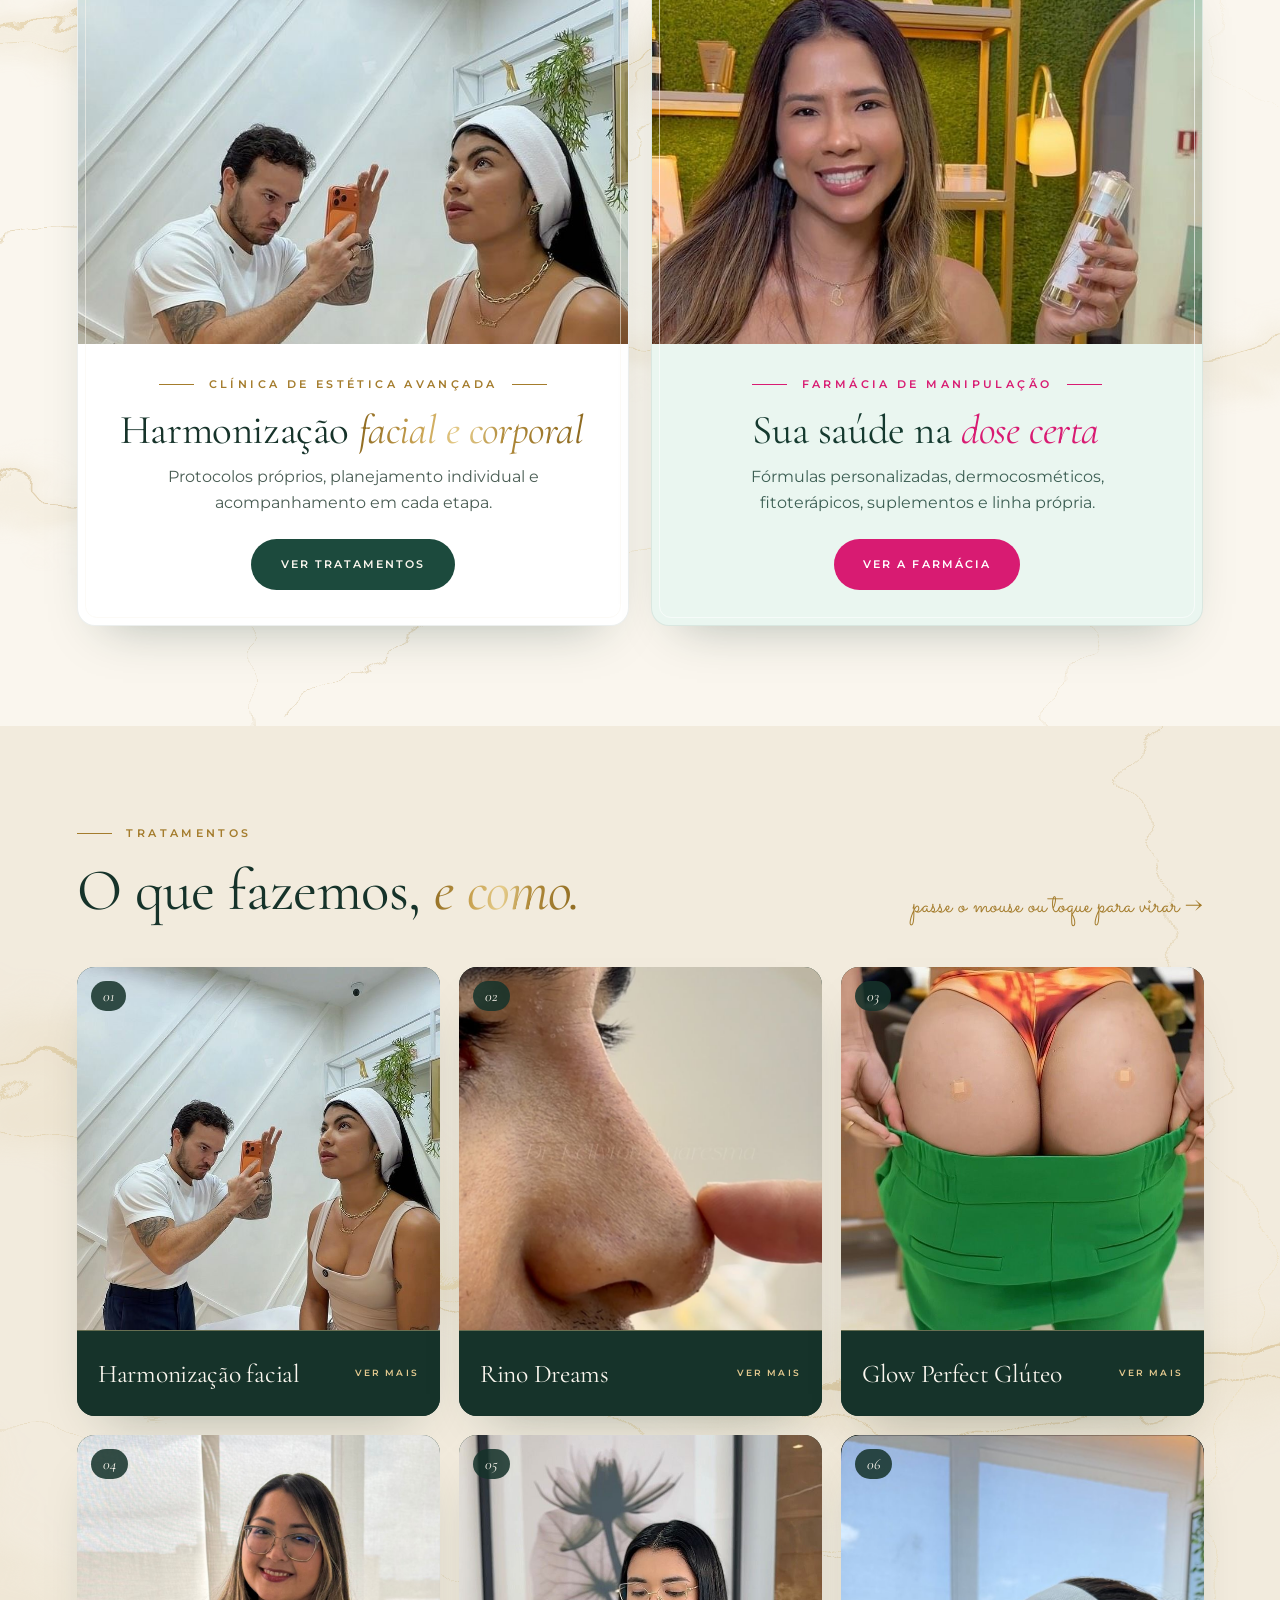
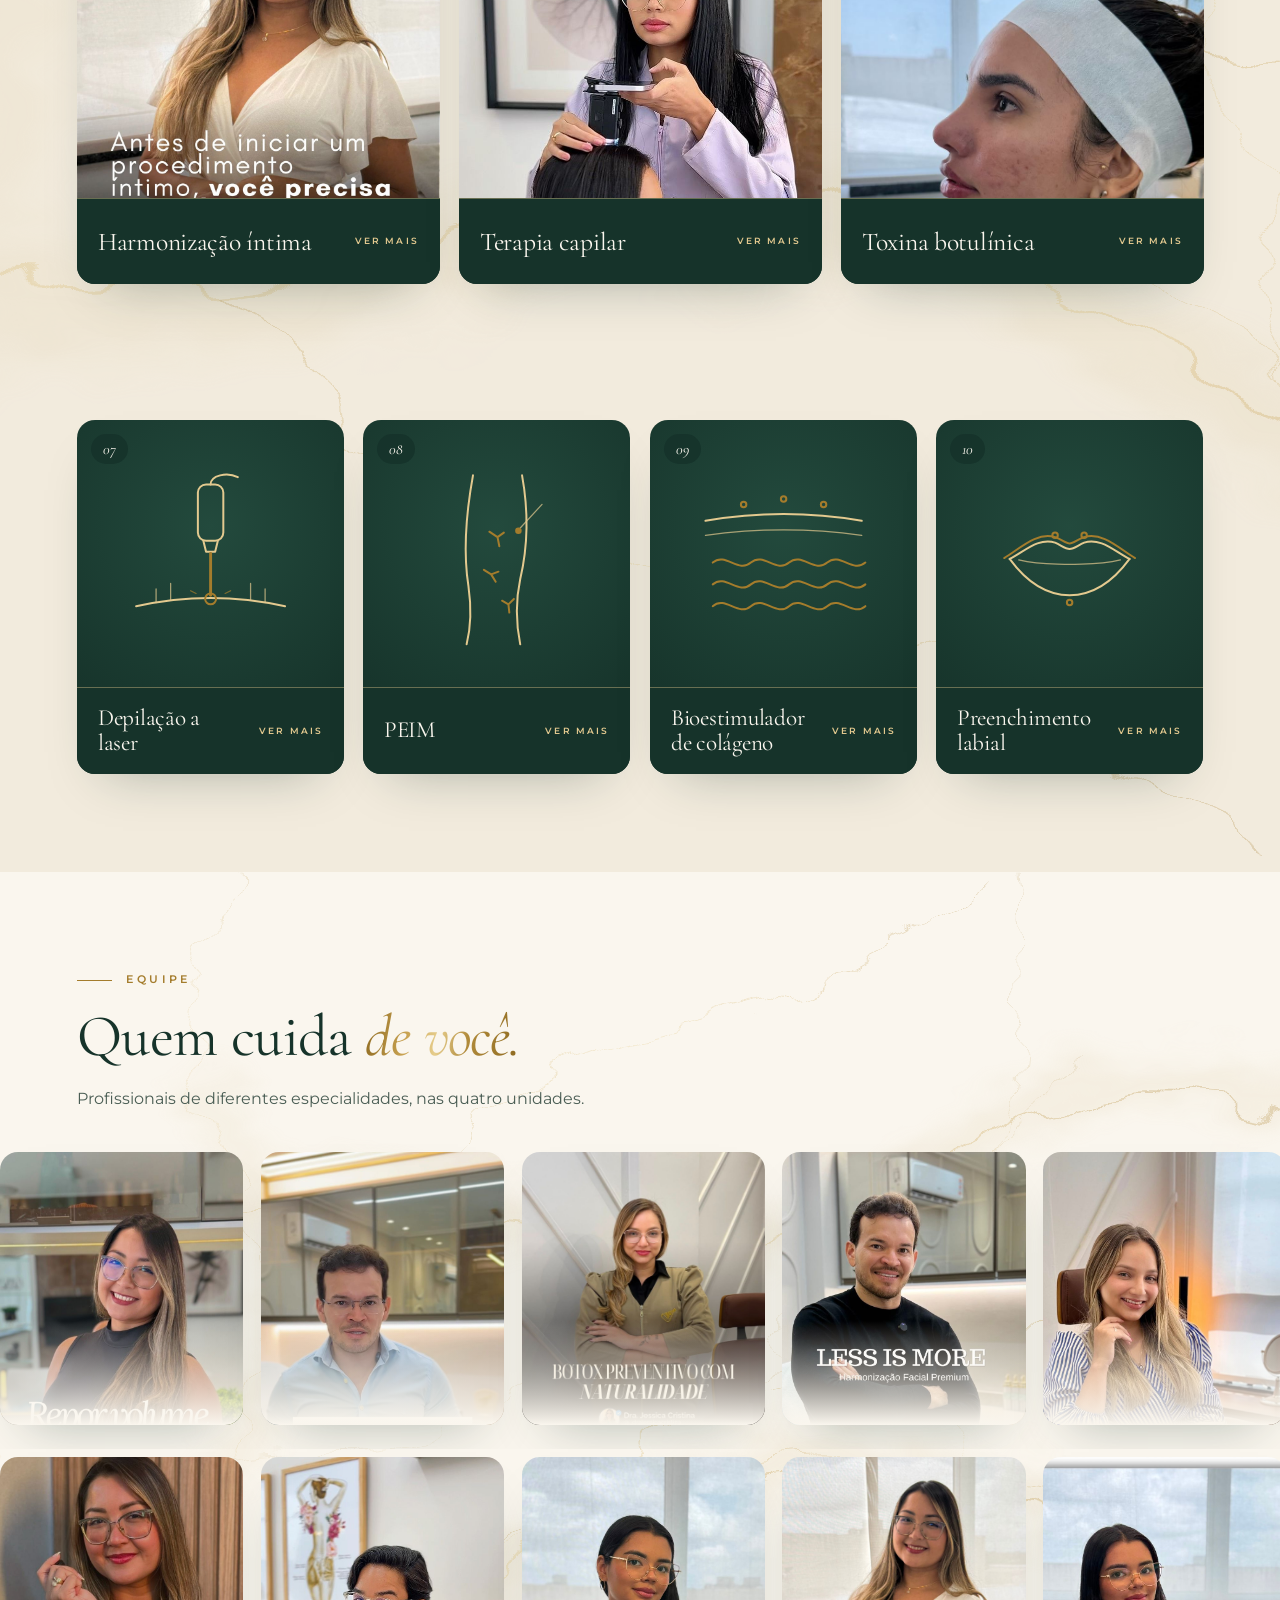
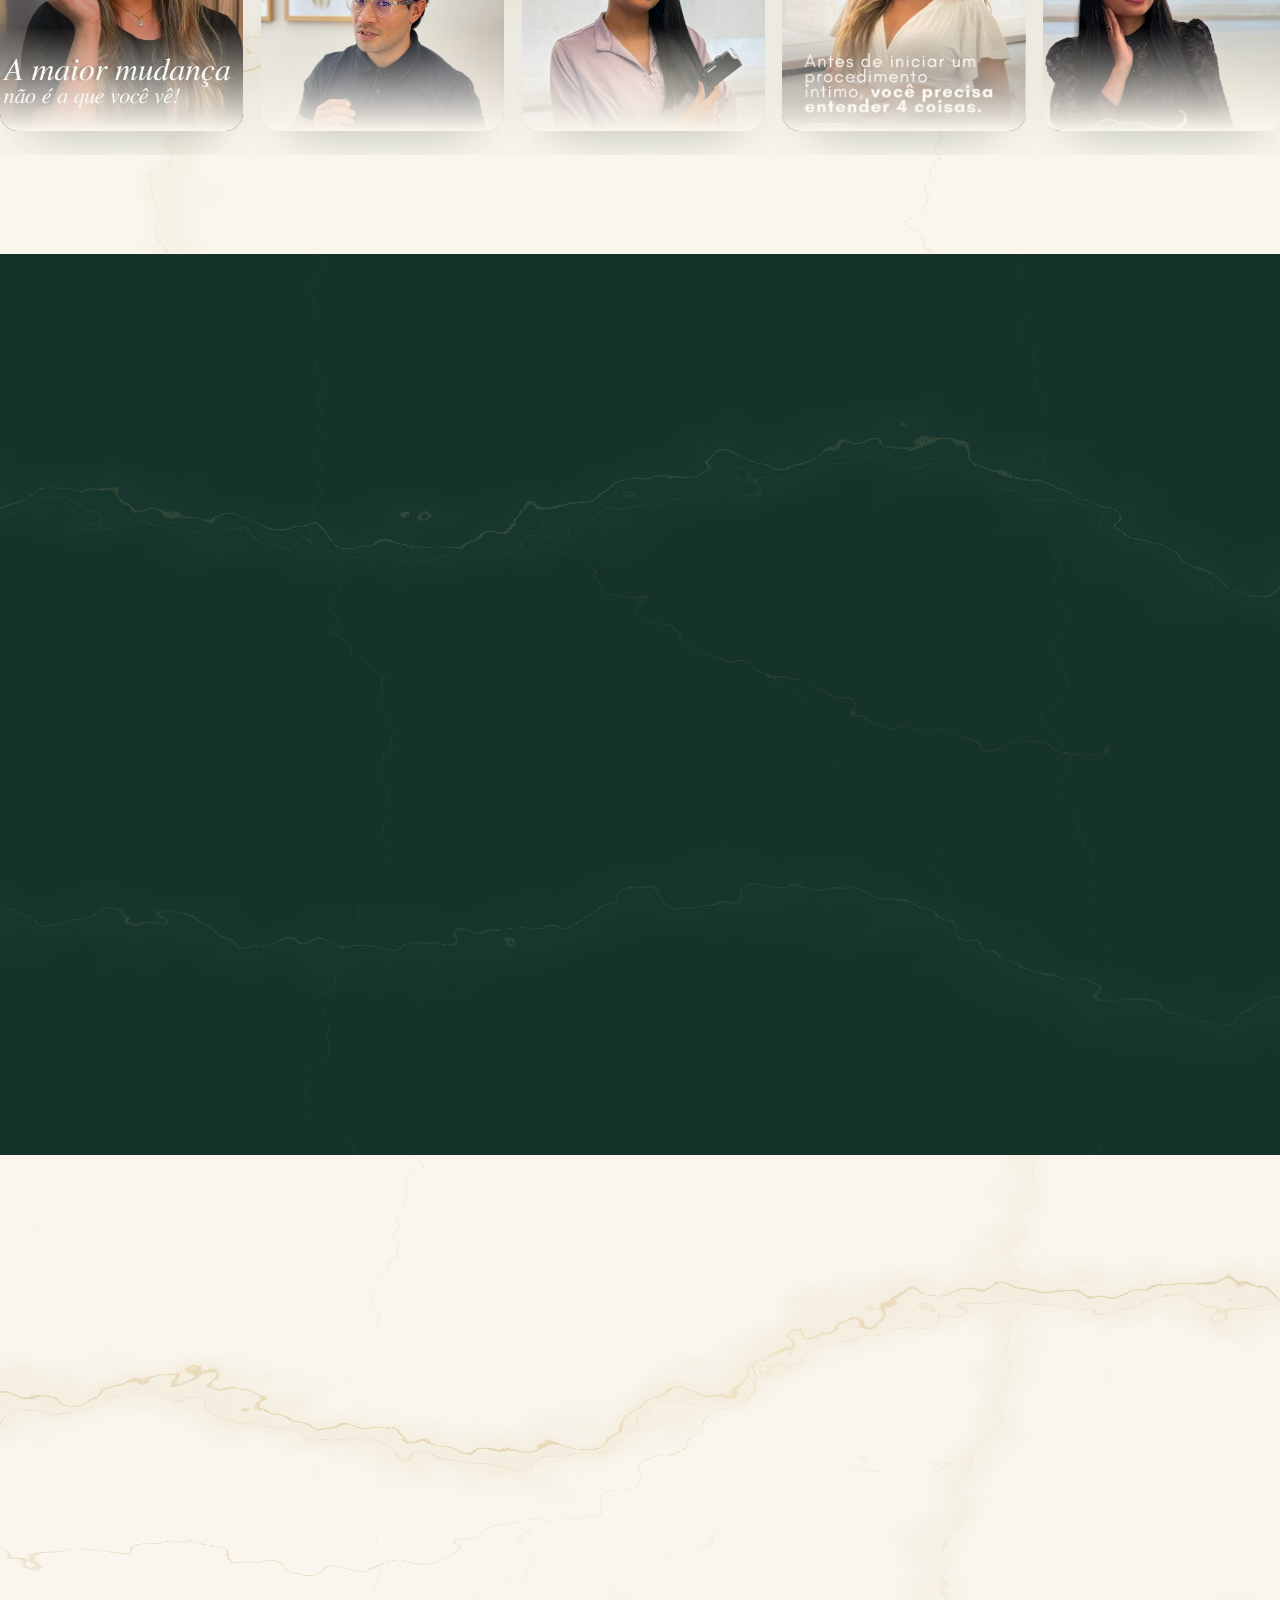
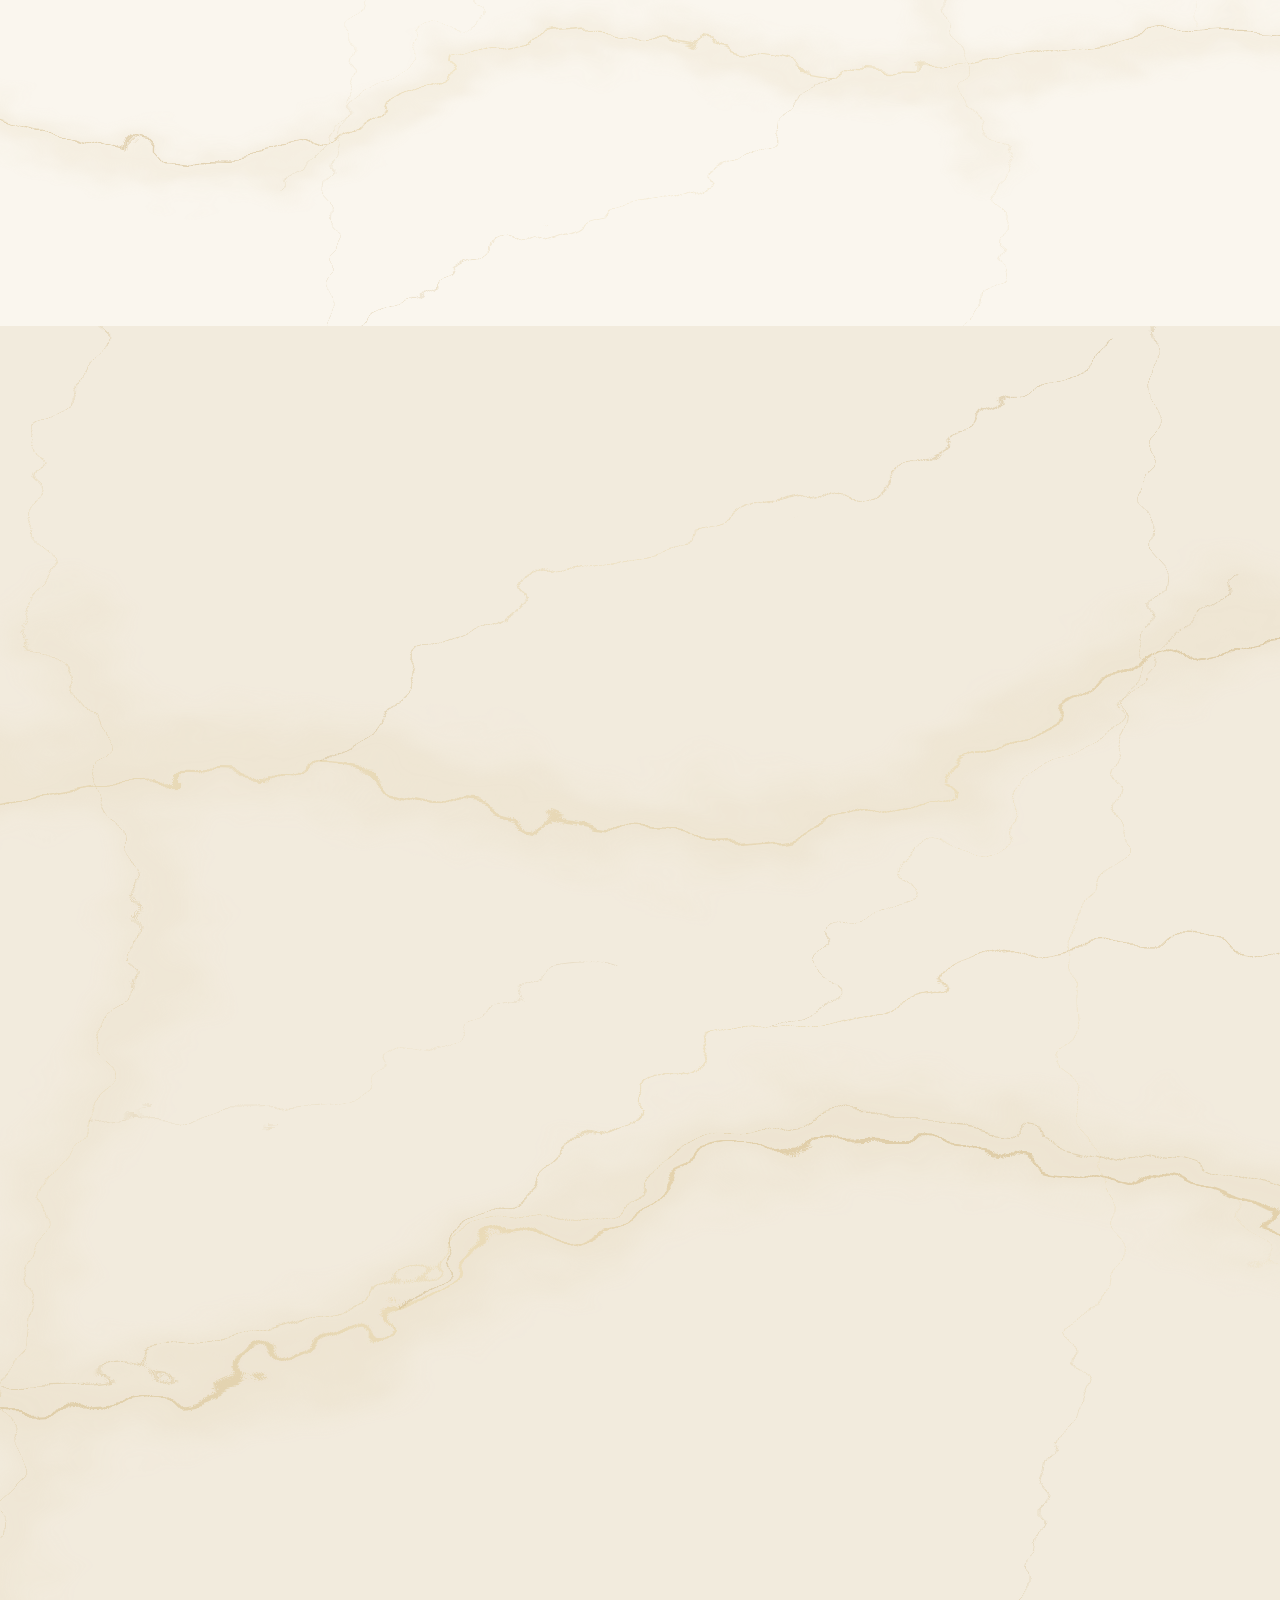
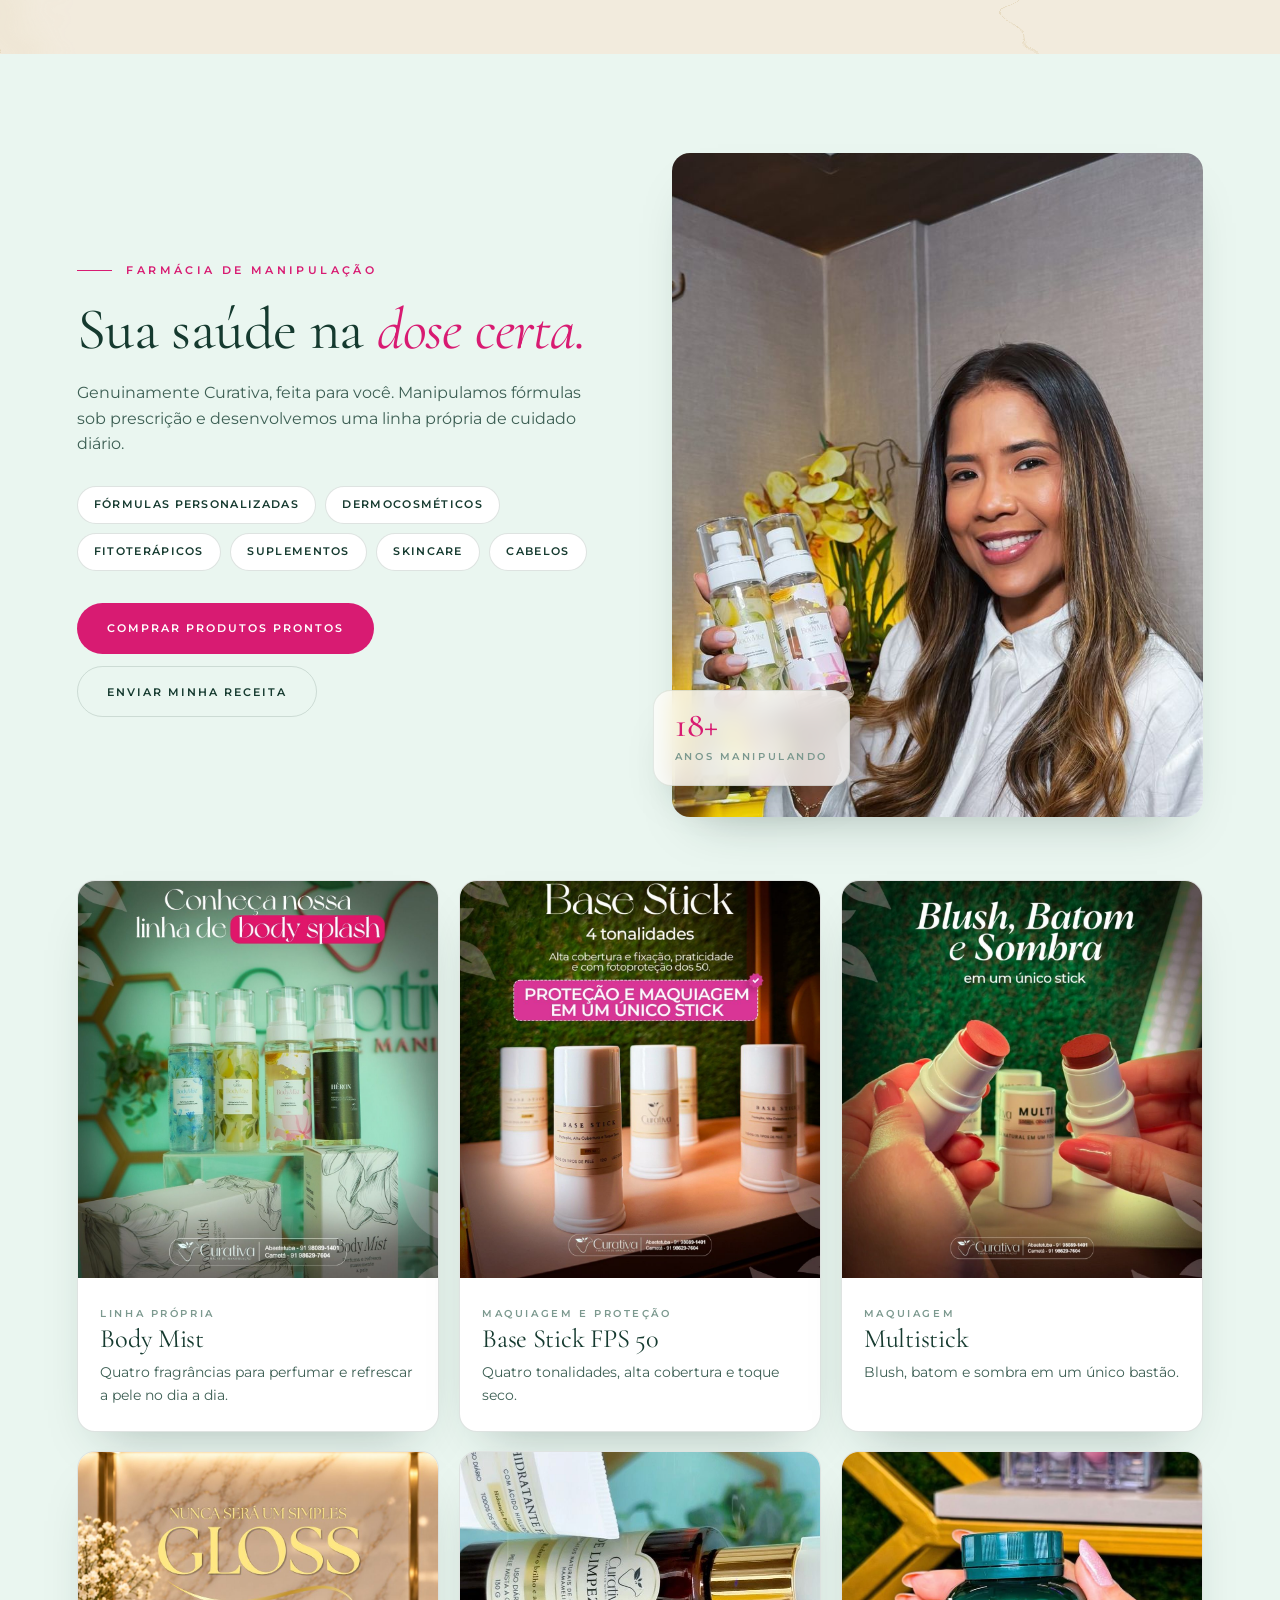
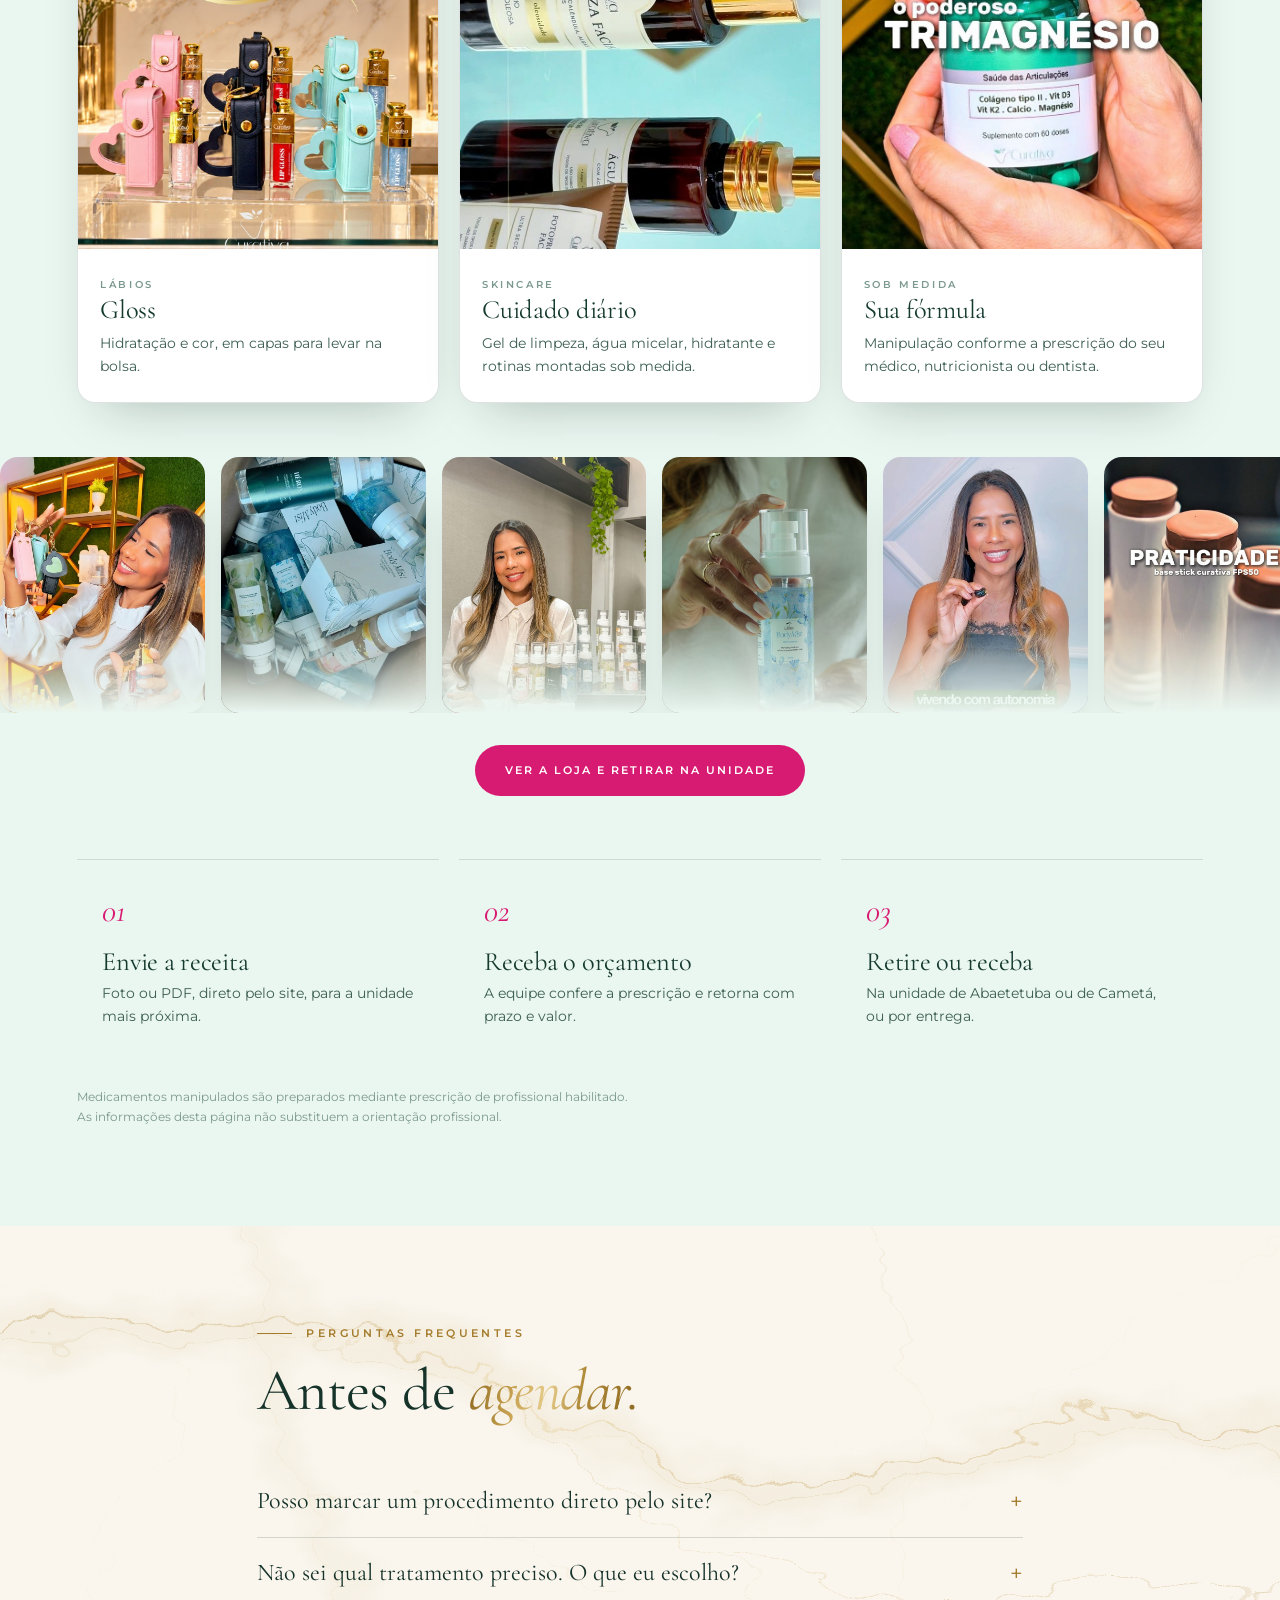
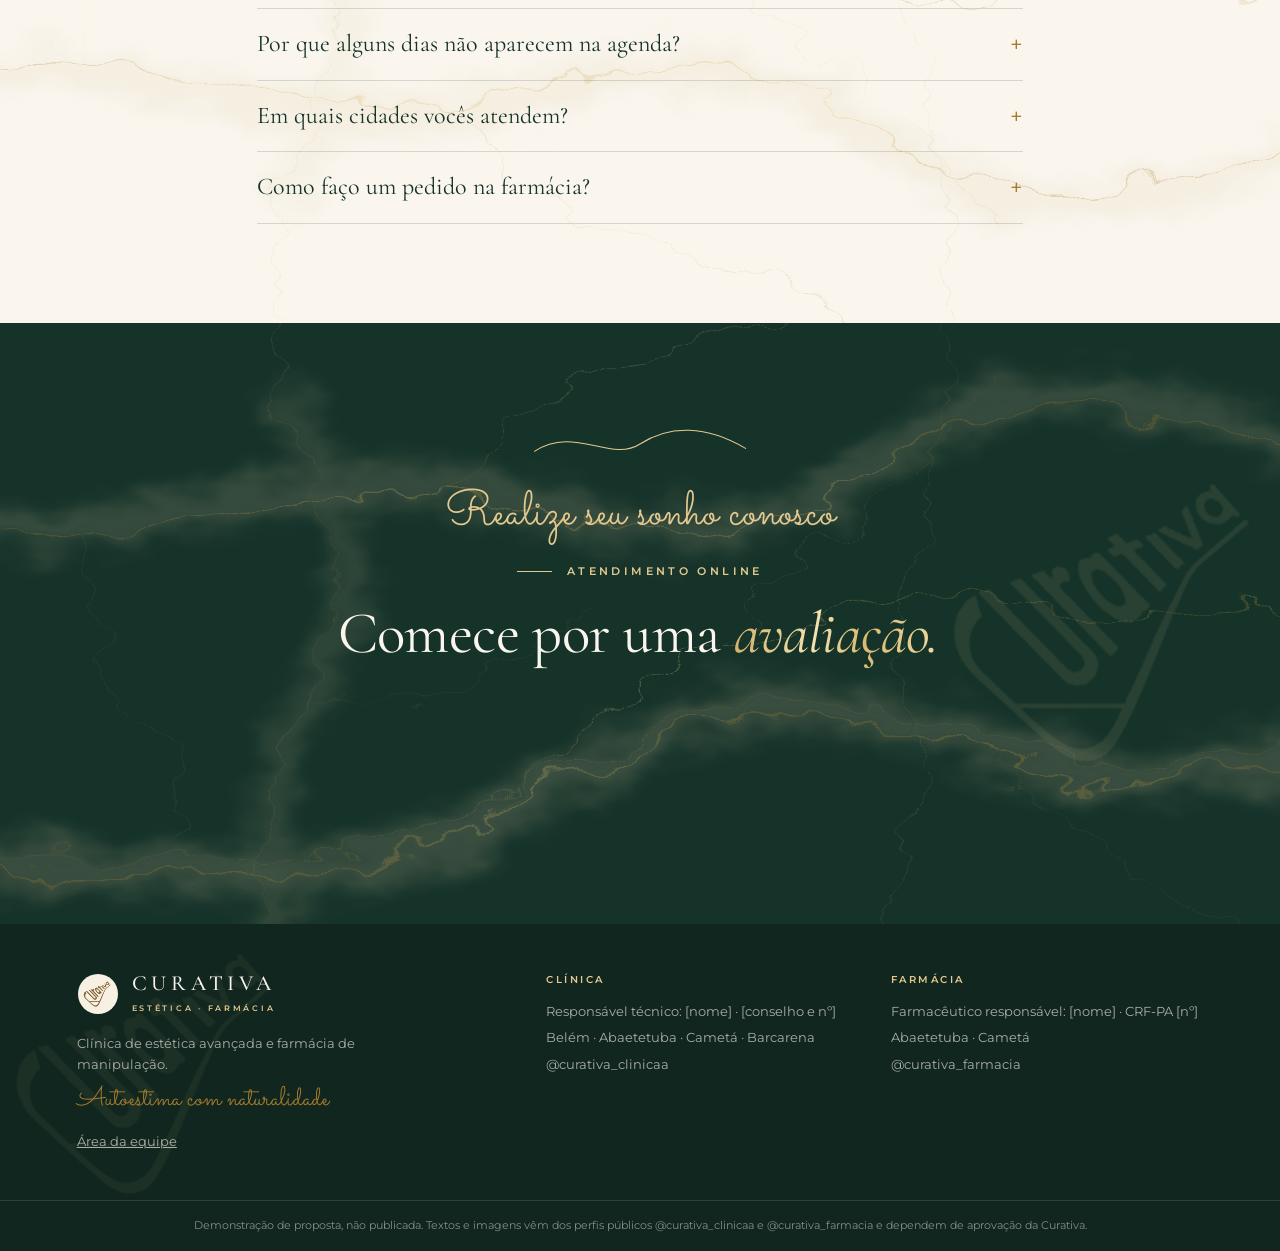
==== commit c07955d1: "Profissional escolhido automaticamente nos agendamentos do site Prioriza quem já atendeu a cliente (" ====
--- a/index.html
+++ b/index.html
@@ -15,7 +15,7 @@
 <link rel="preconnect" href="https://fonts.googleapis.com">
 <link rel="preconnect" href="https://fonts.gstatic.com" crossorigin>
 <link href="https://fonts.googleapis.com/css2?family=Cormorant+Garamond:ital,wght@0,400;0,500;1,400;1,500&family=Montserrat:wght@400;500;600&family=Sacramento&display=swap" rel="stylesheet">
-<link rel="stylesheet" href="styles.css?v=20261003d">
+<link rel="stylesheet" href="styles.css?v=20261003e">
 </head>
 <body>
 <div class="progresso" id="progresso" aria-hidden="true"></div>
@@ -677,6 +677,6 @@
 
 <a class="btn solid fixo-cel" href="agendar.html">Agendar avaliação</a>
 
-<script src="main.js?v=20261003d"></script>
+<script src="main.js?v=20261003e"></script>
 </body>
 </html>
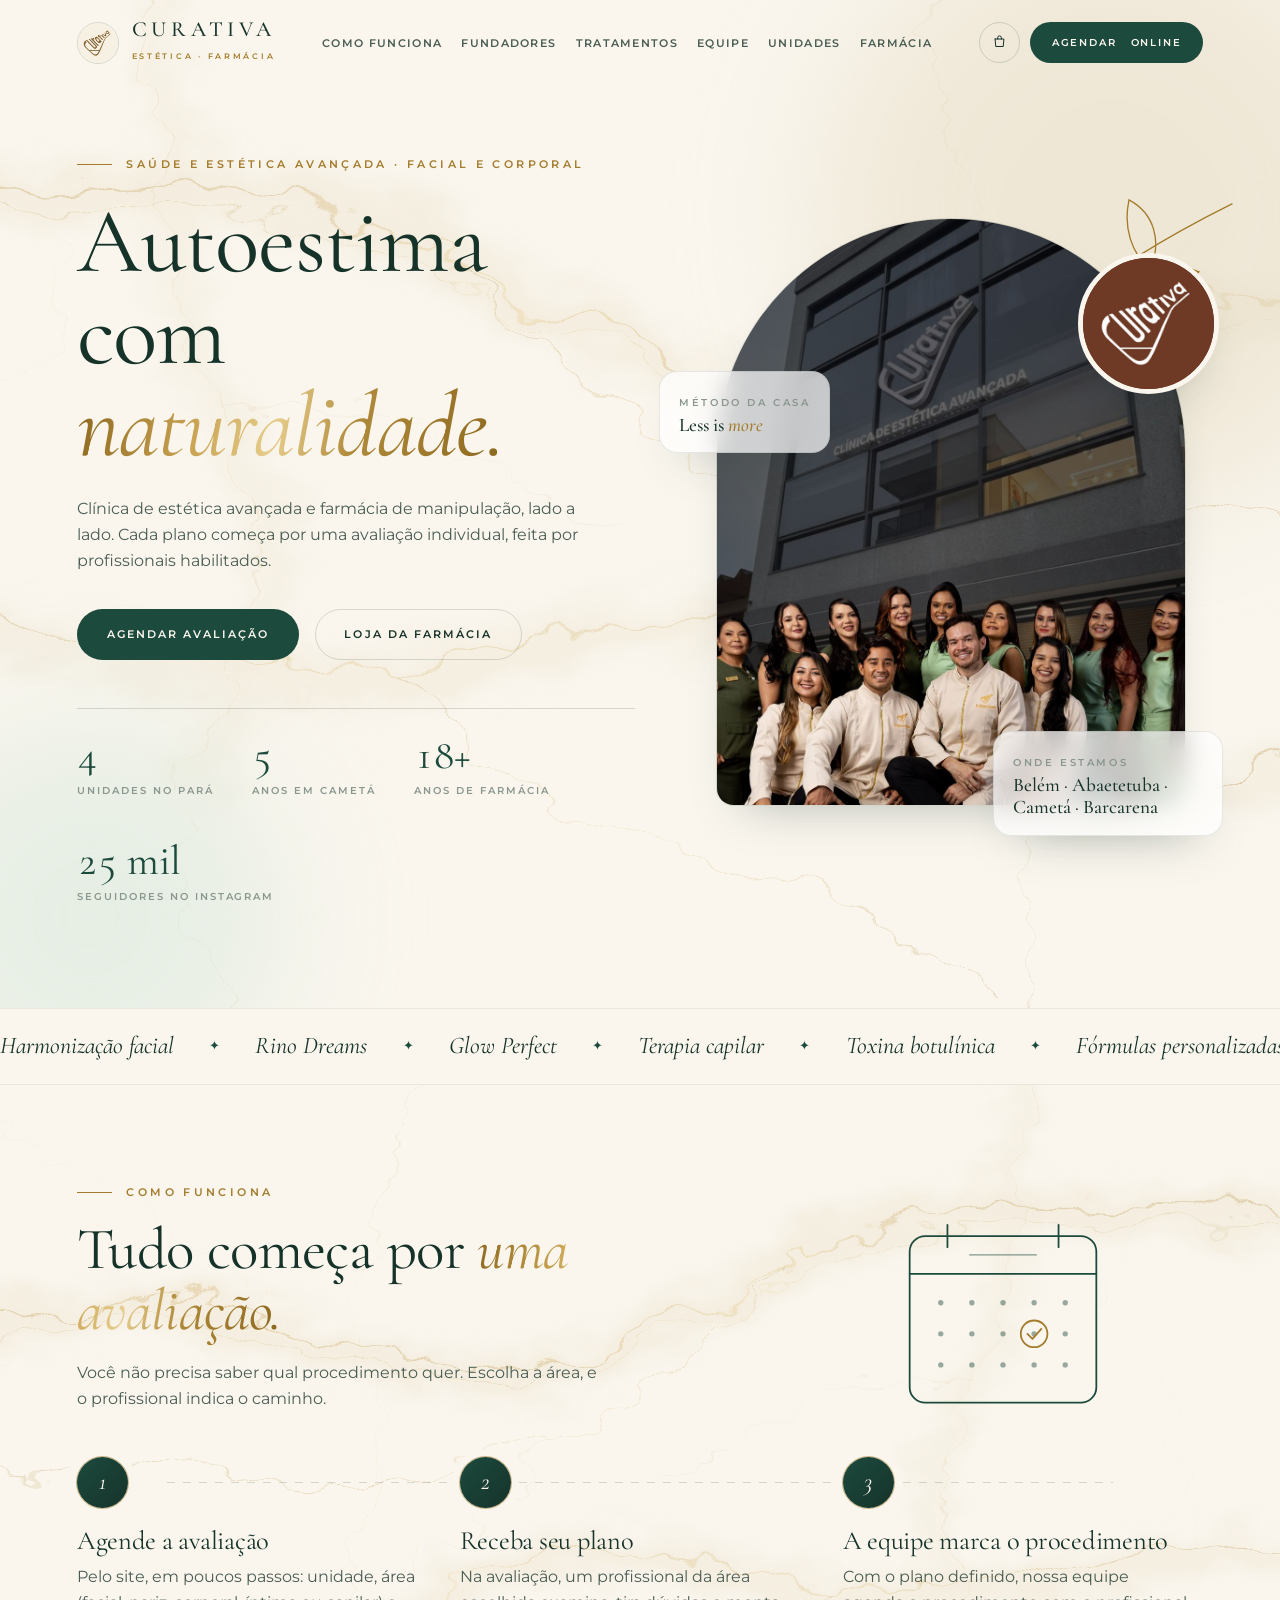
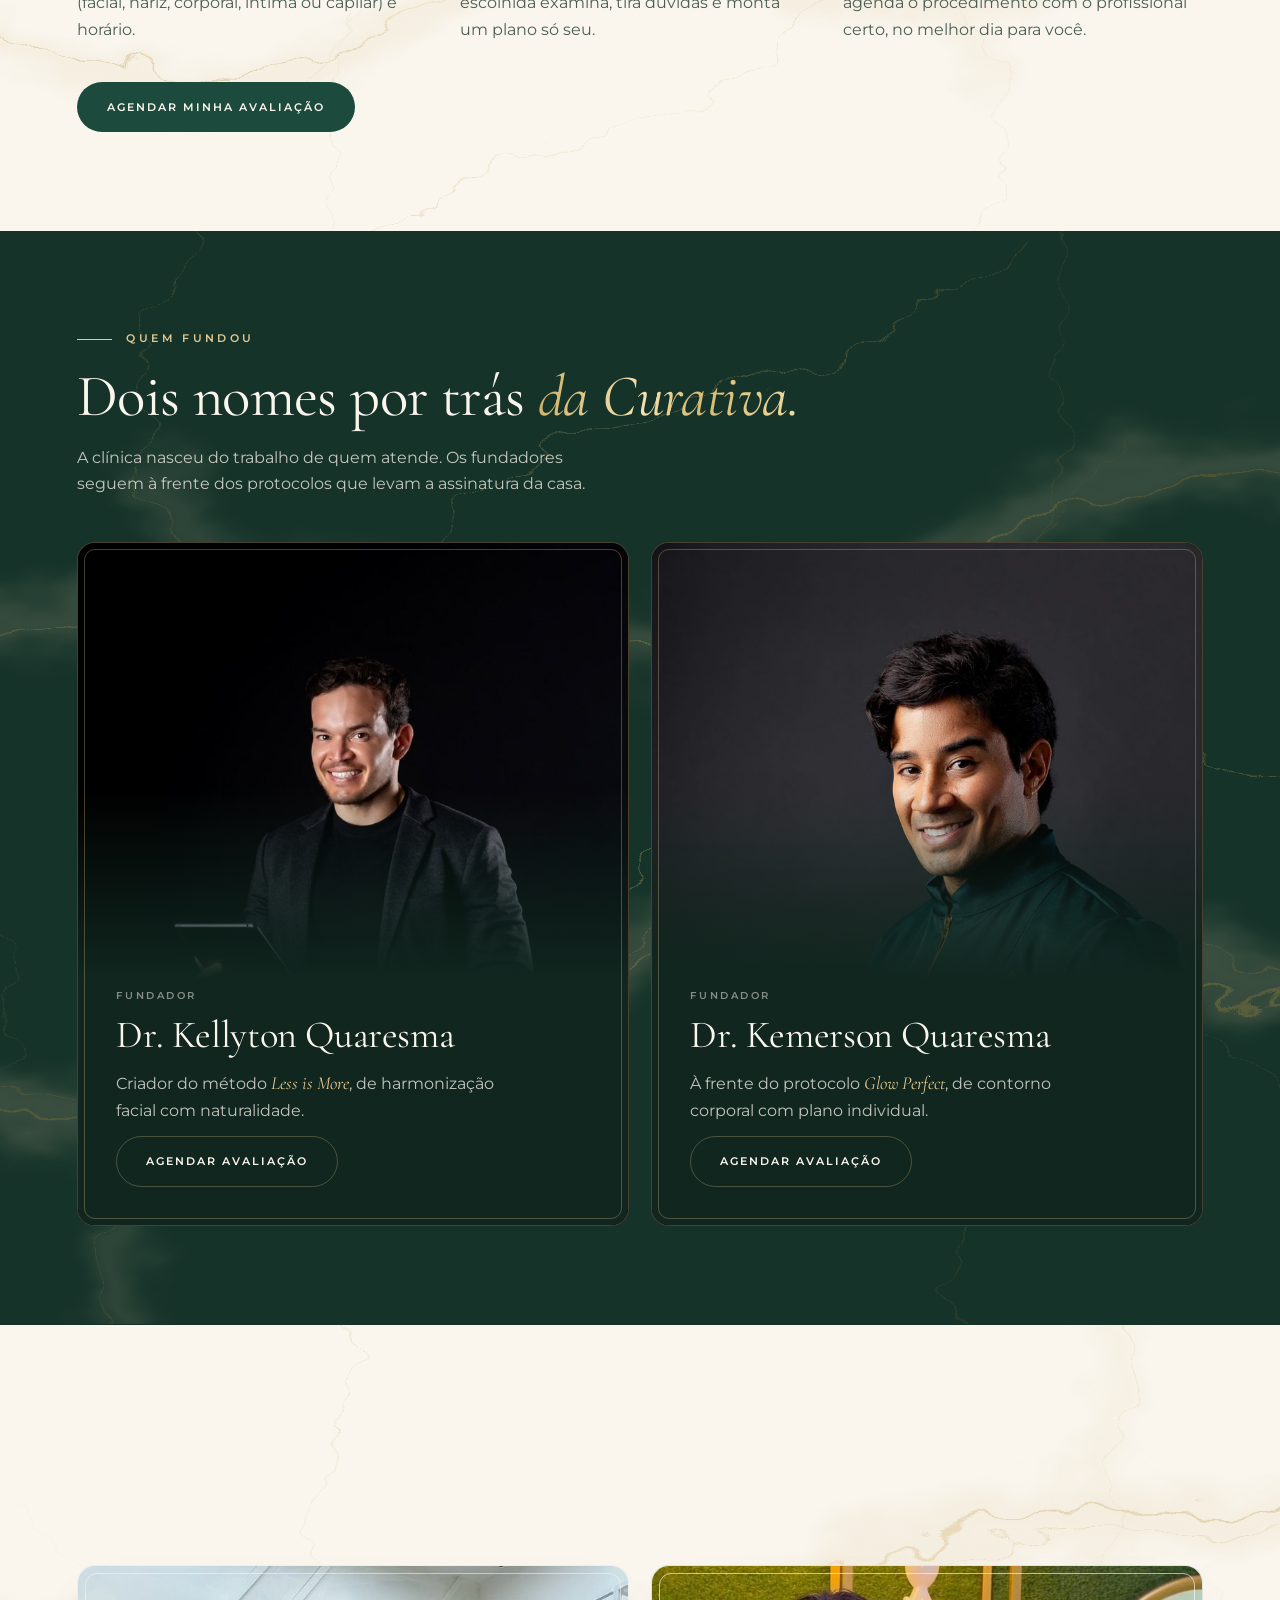
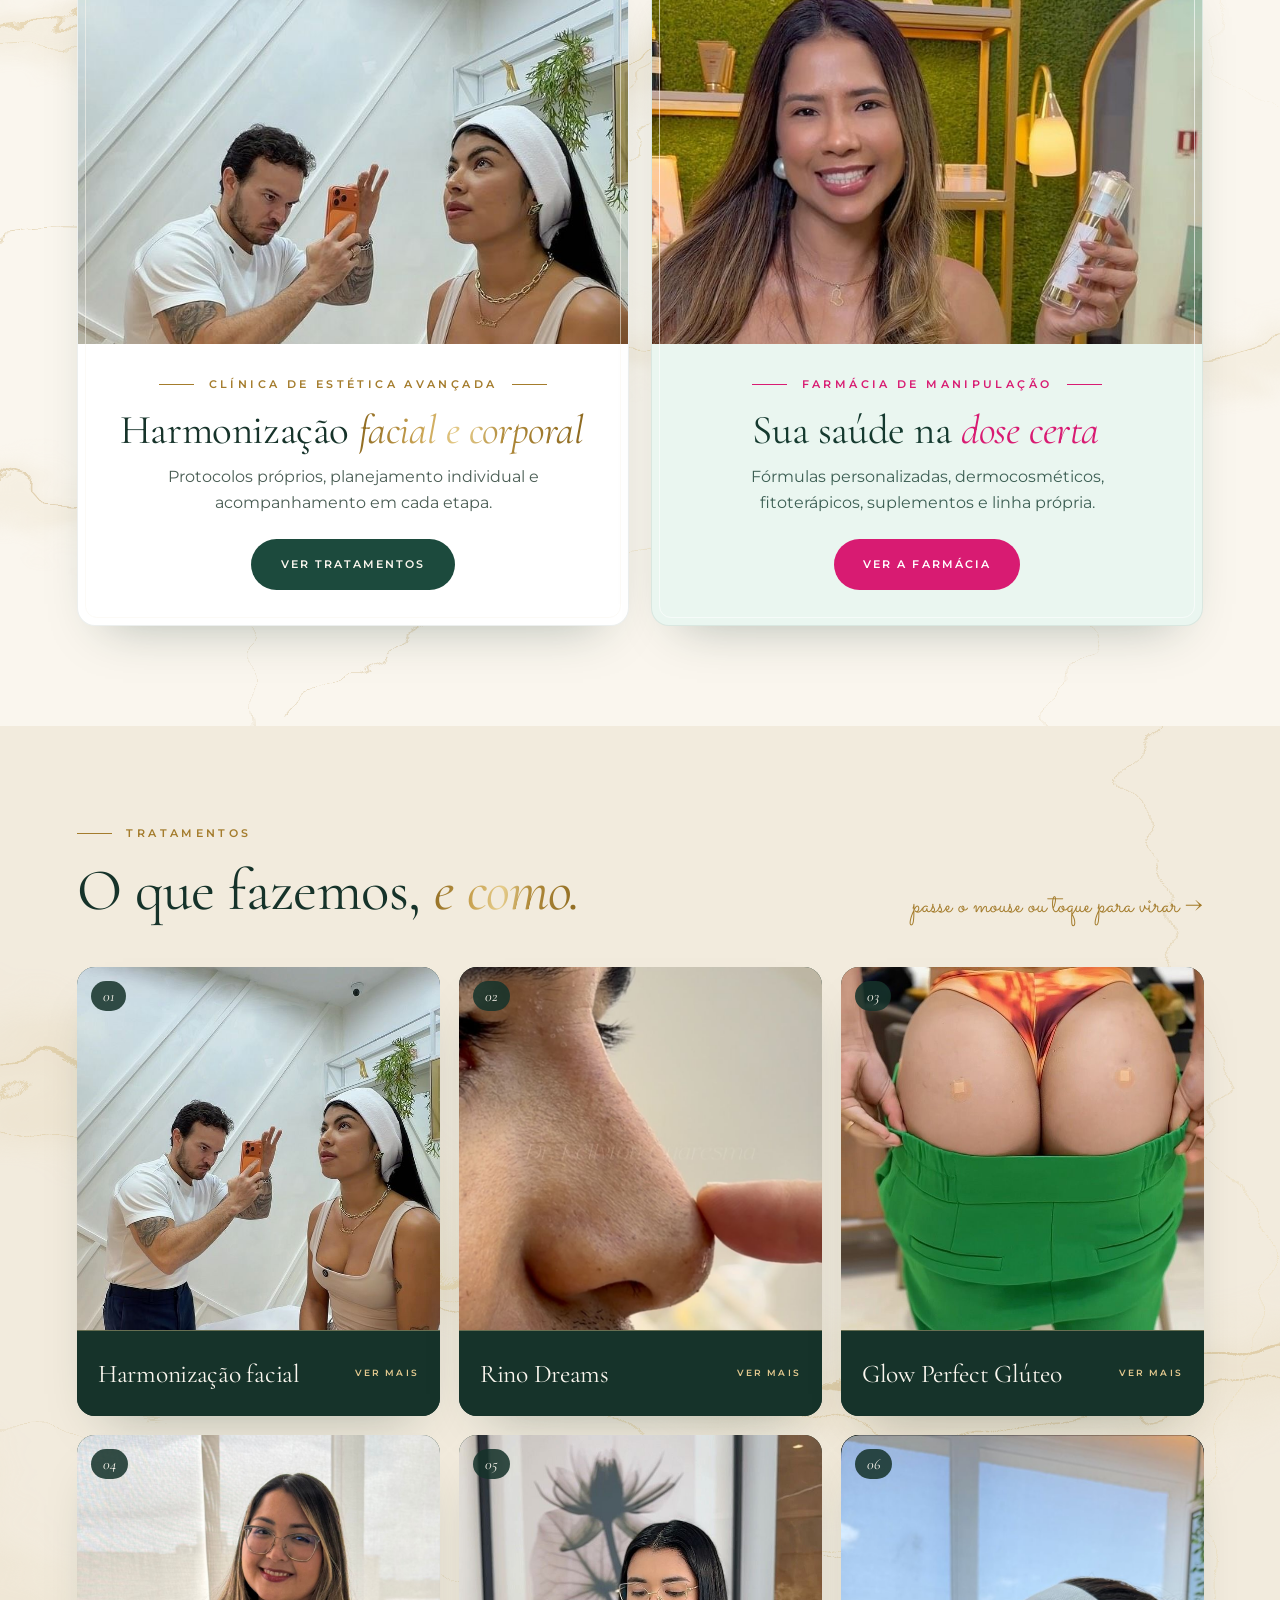
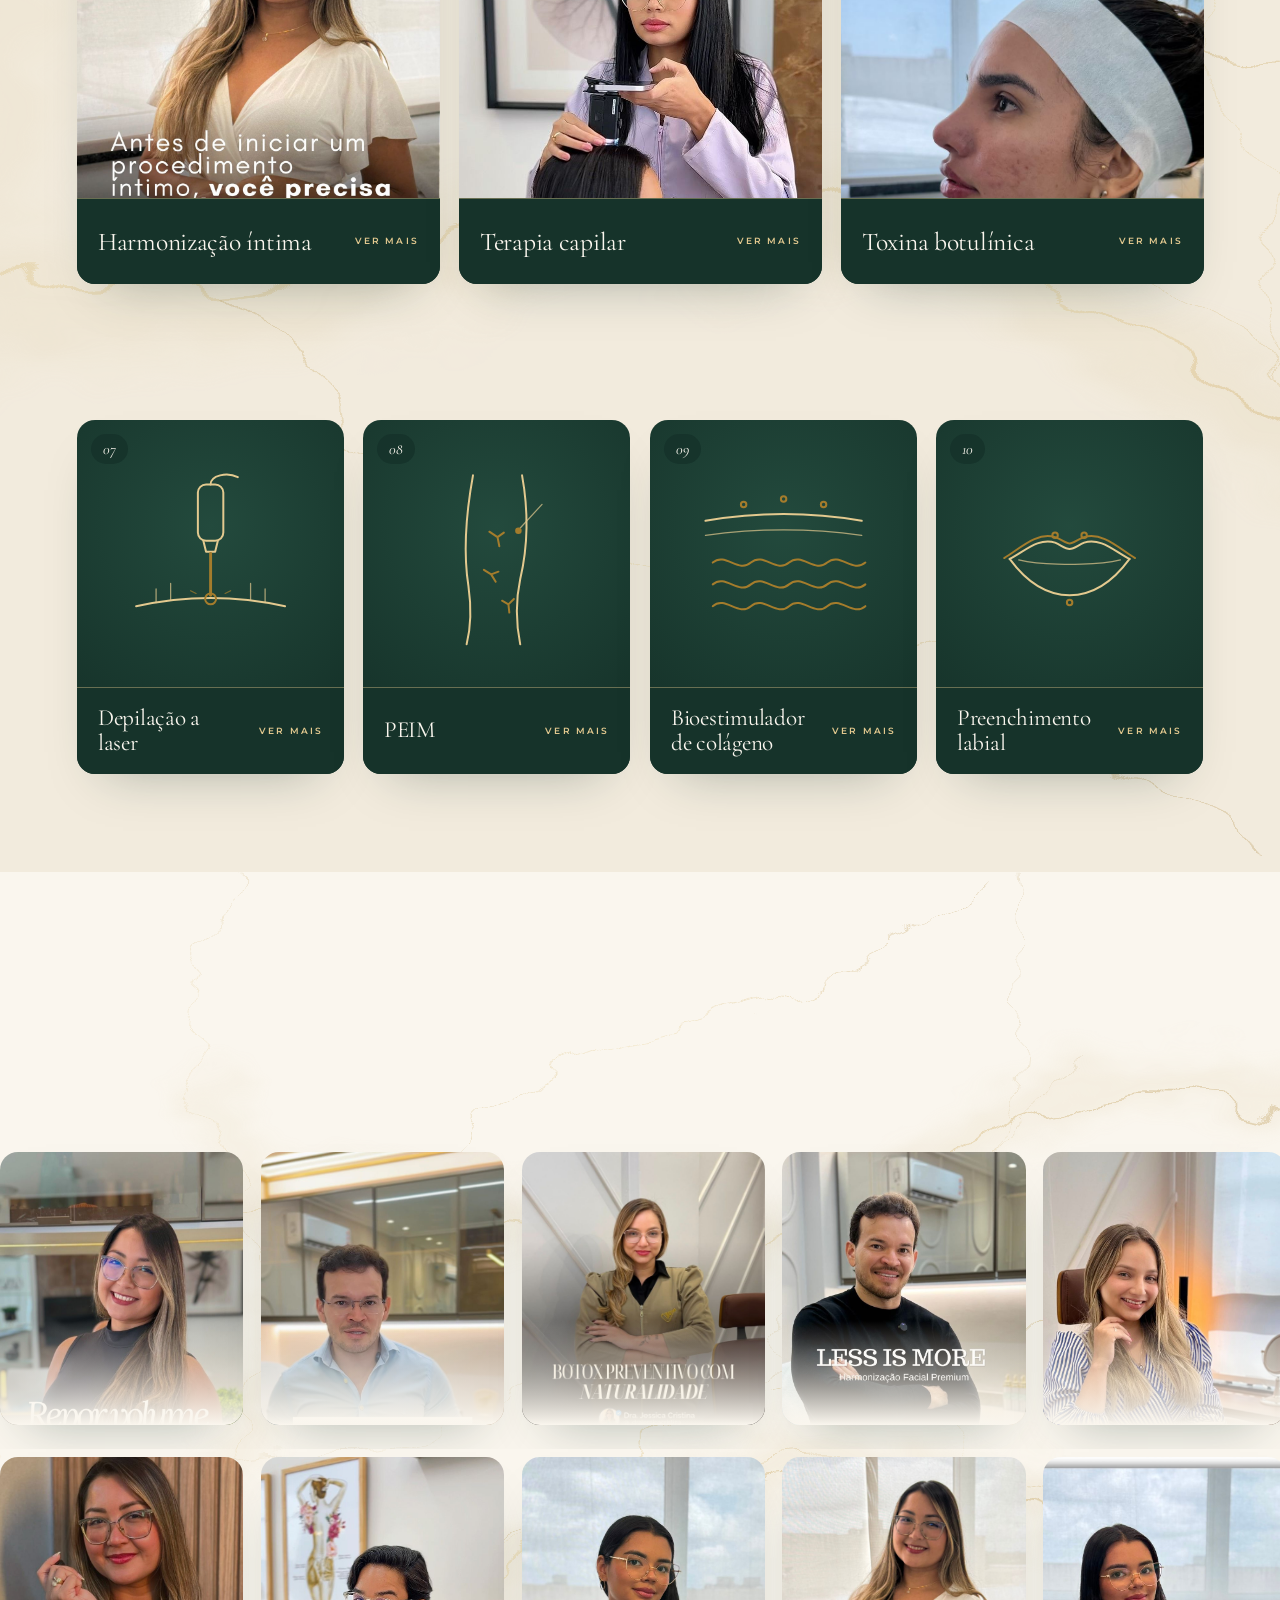
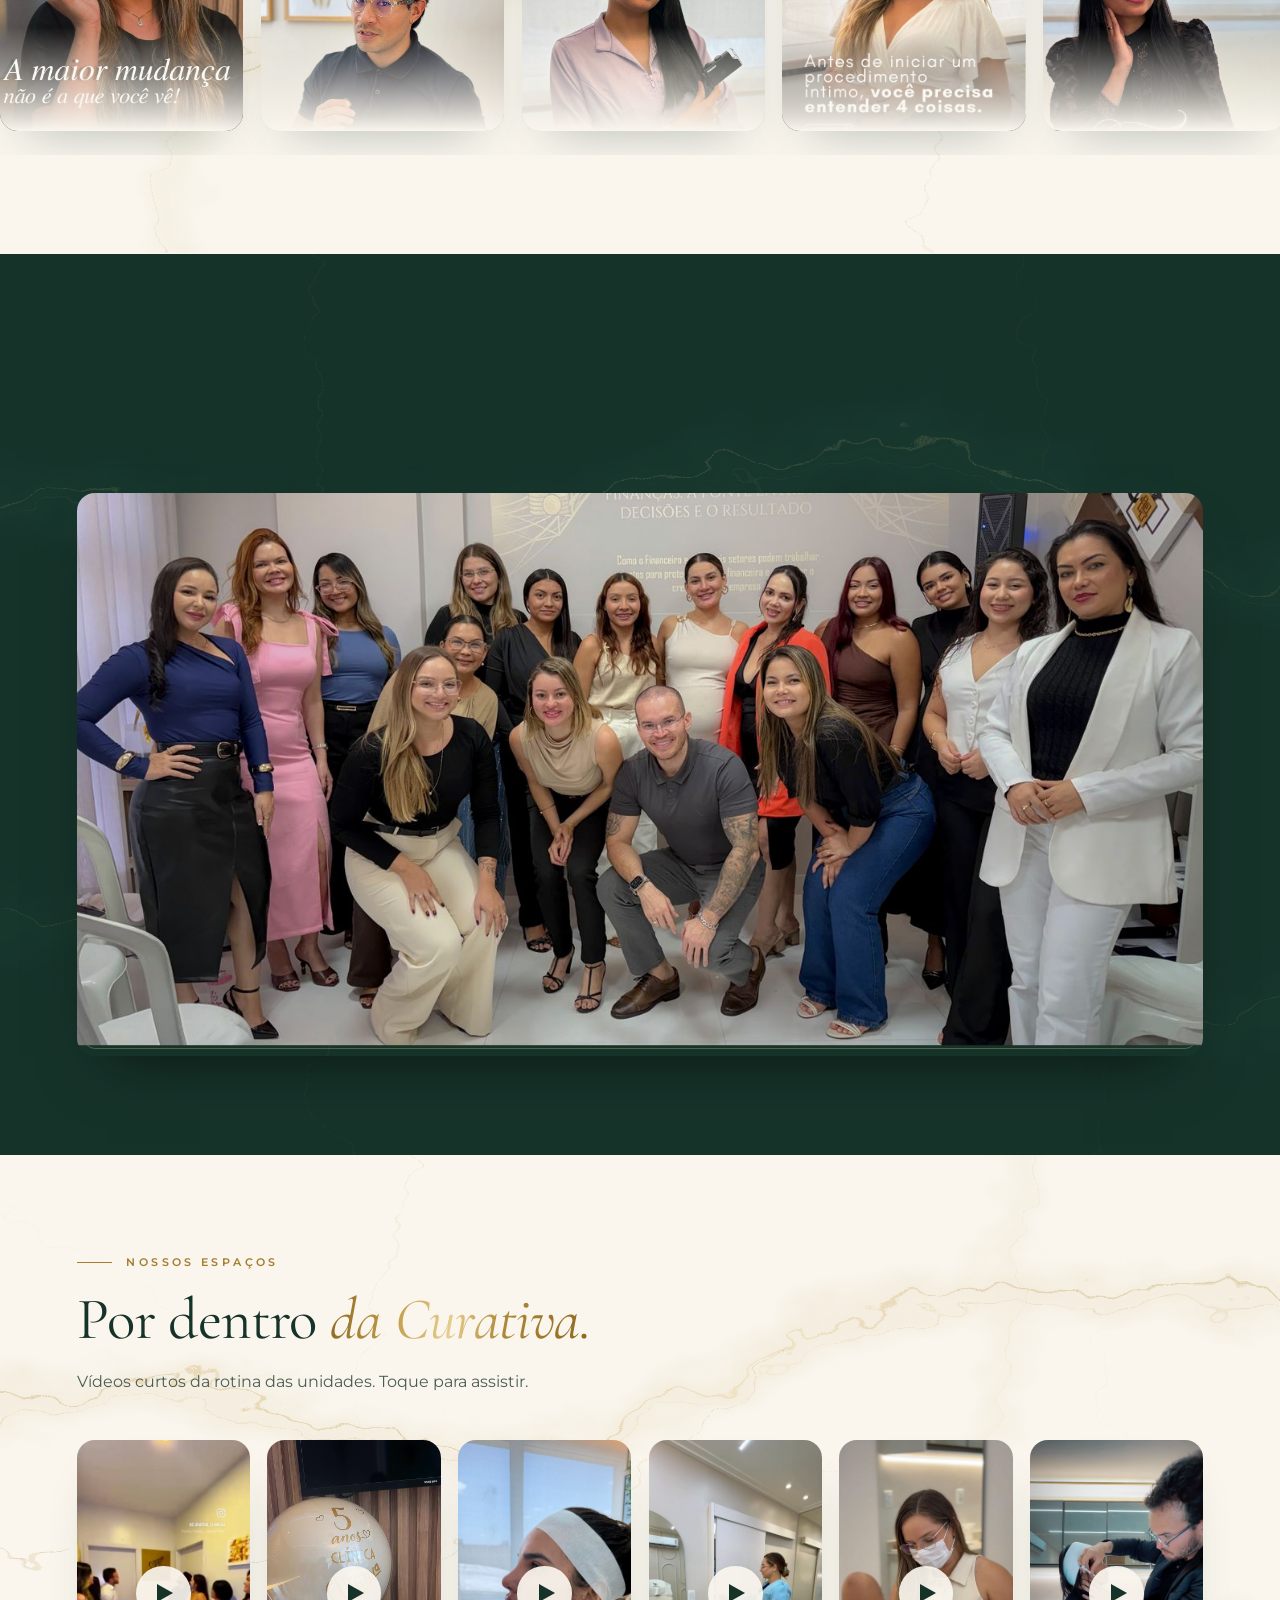
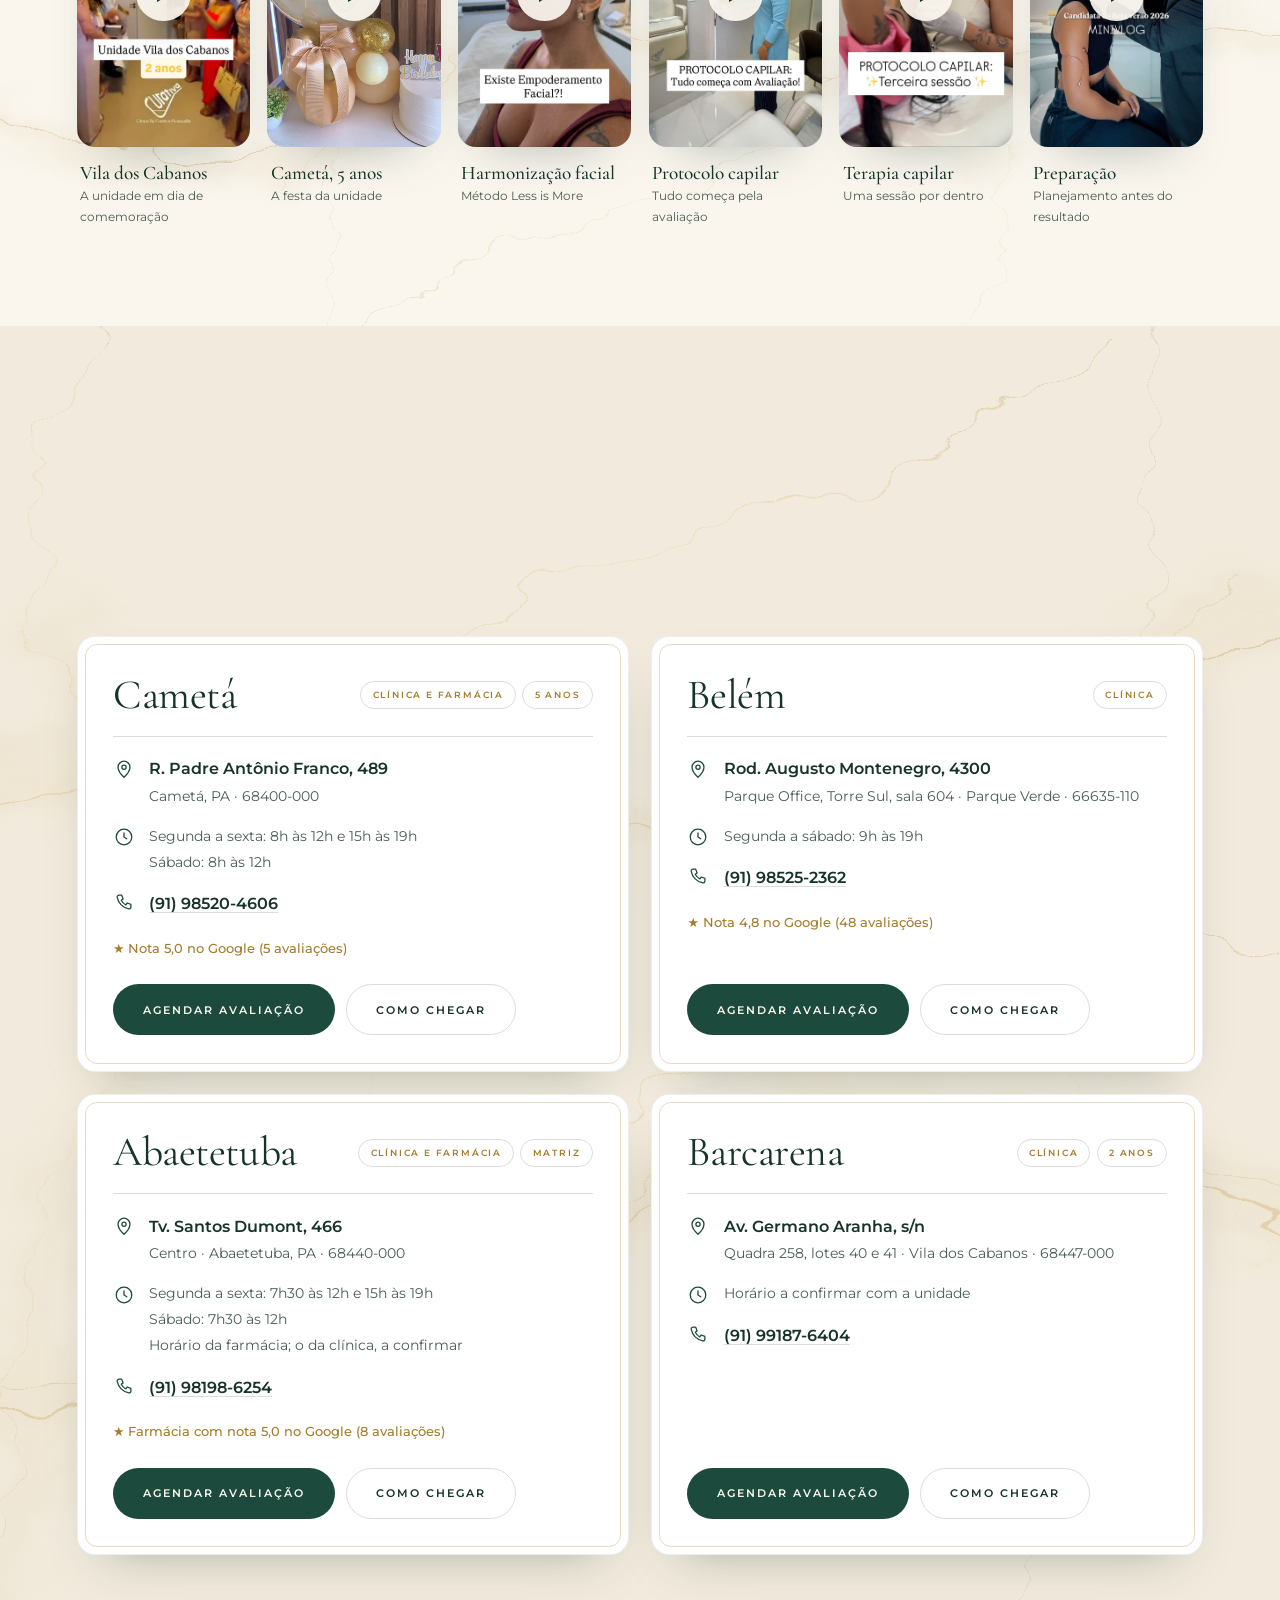
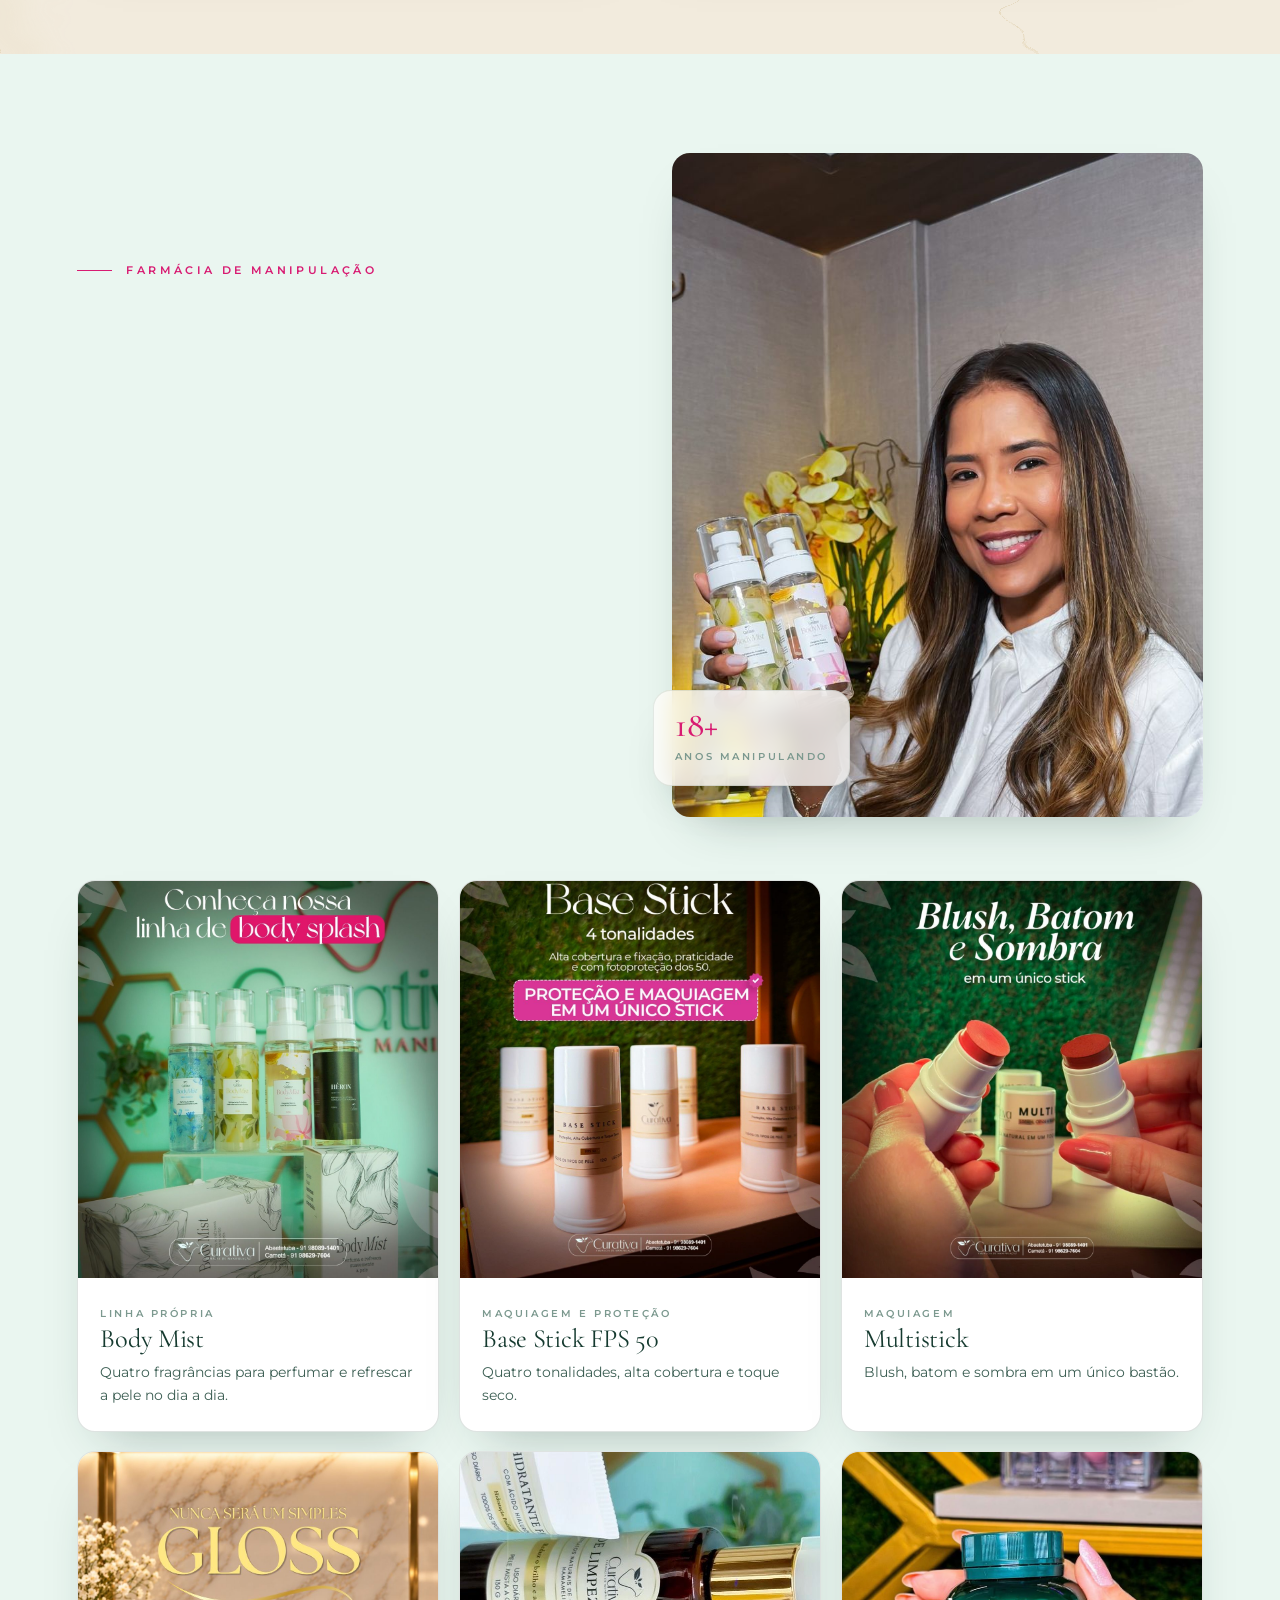
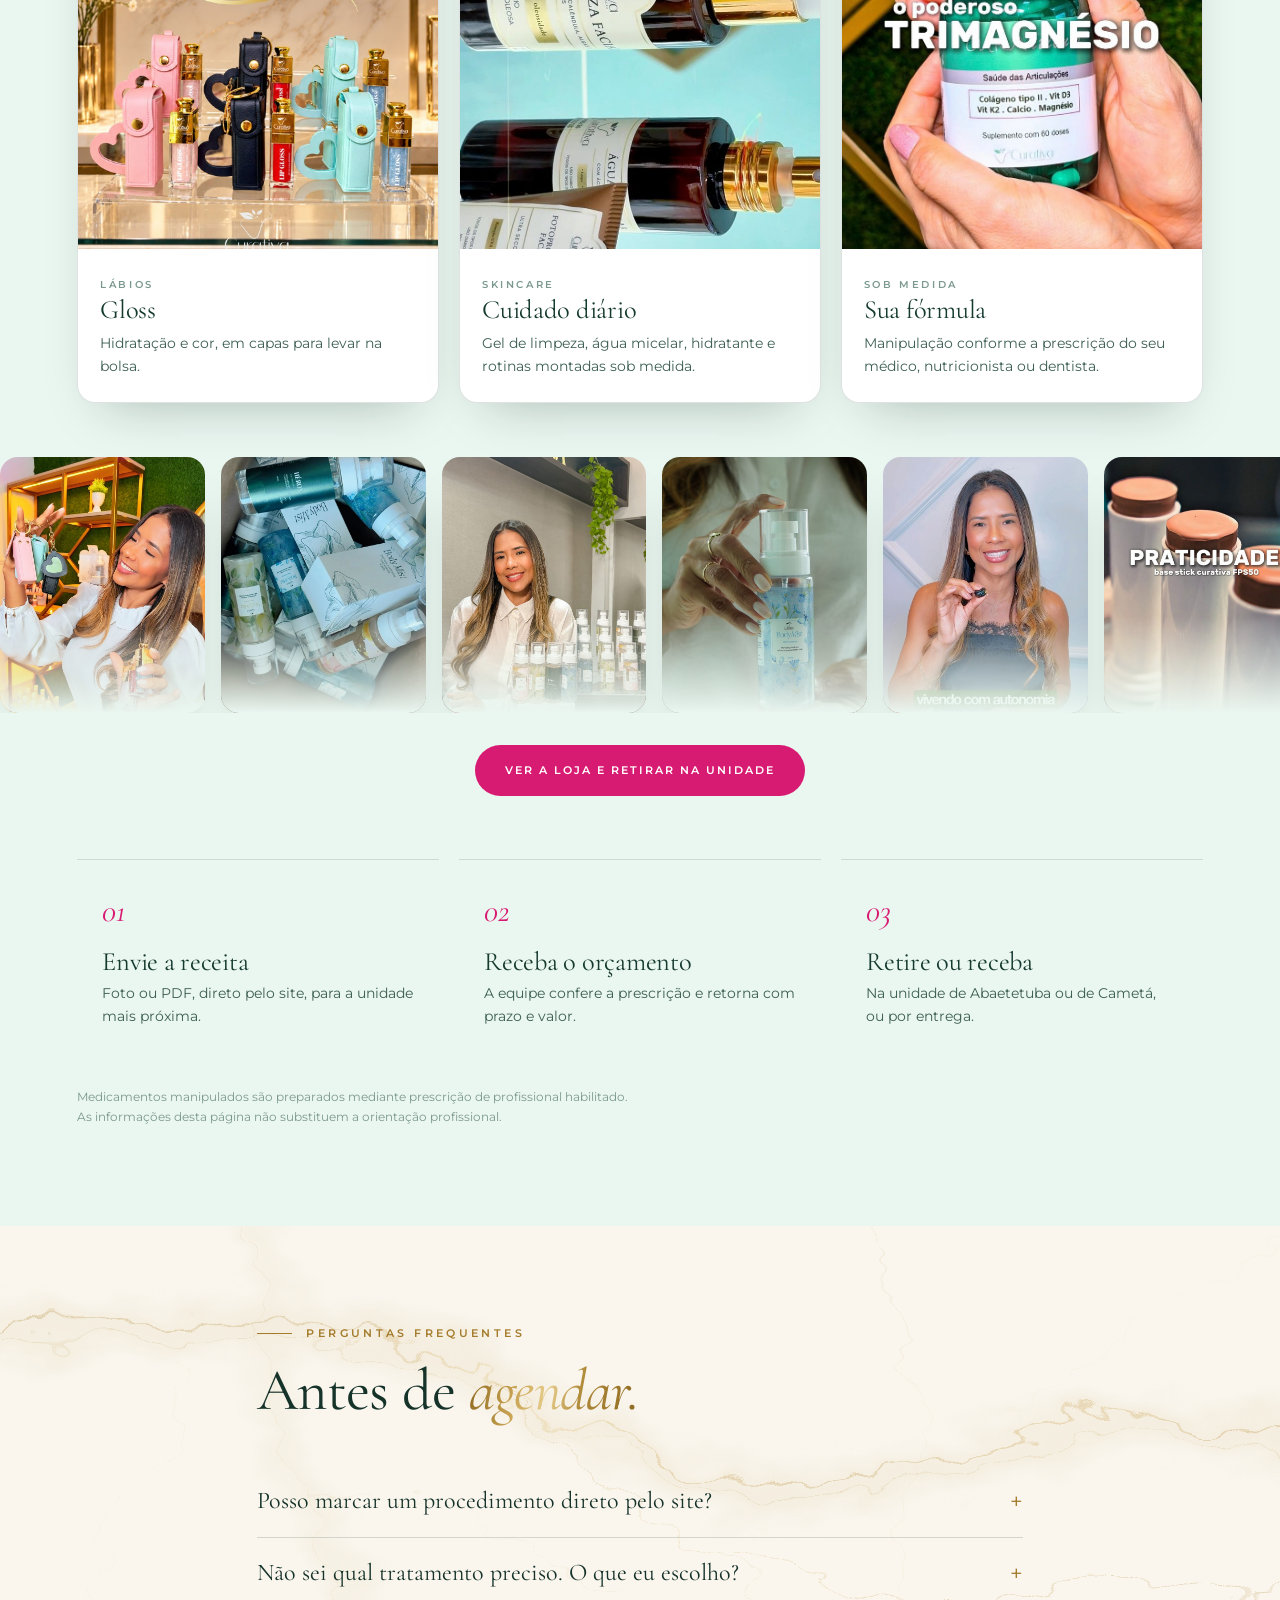
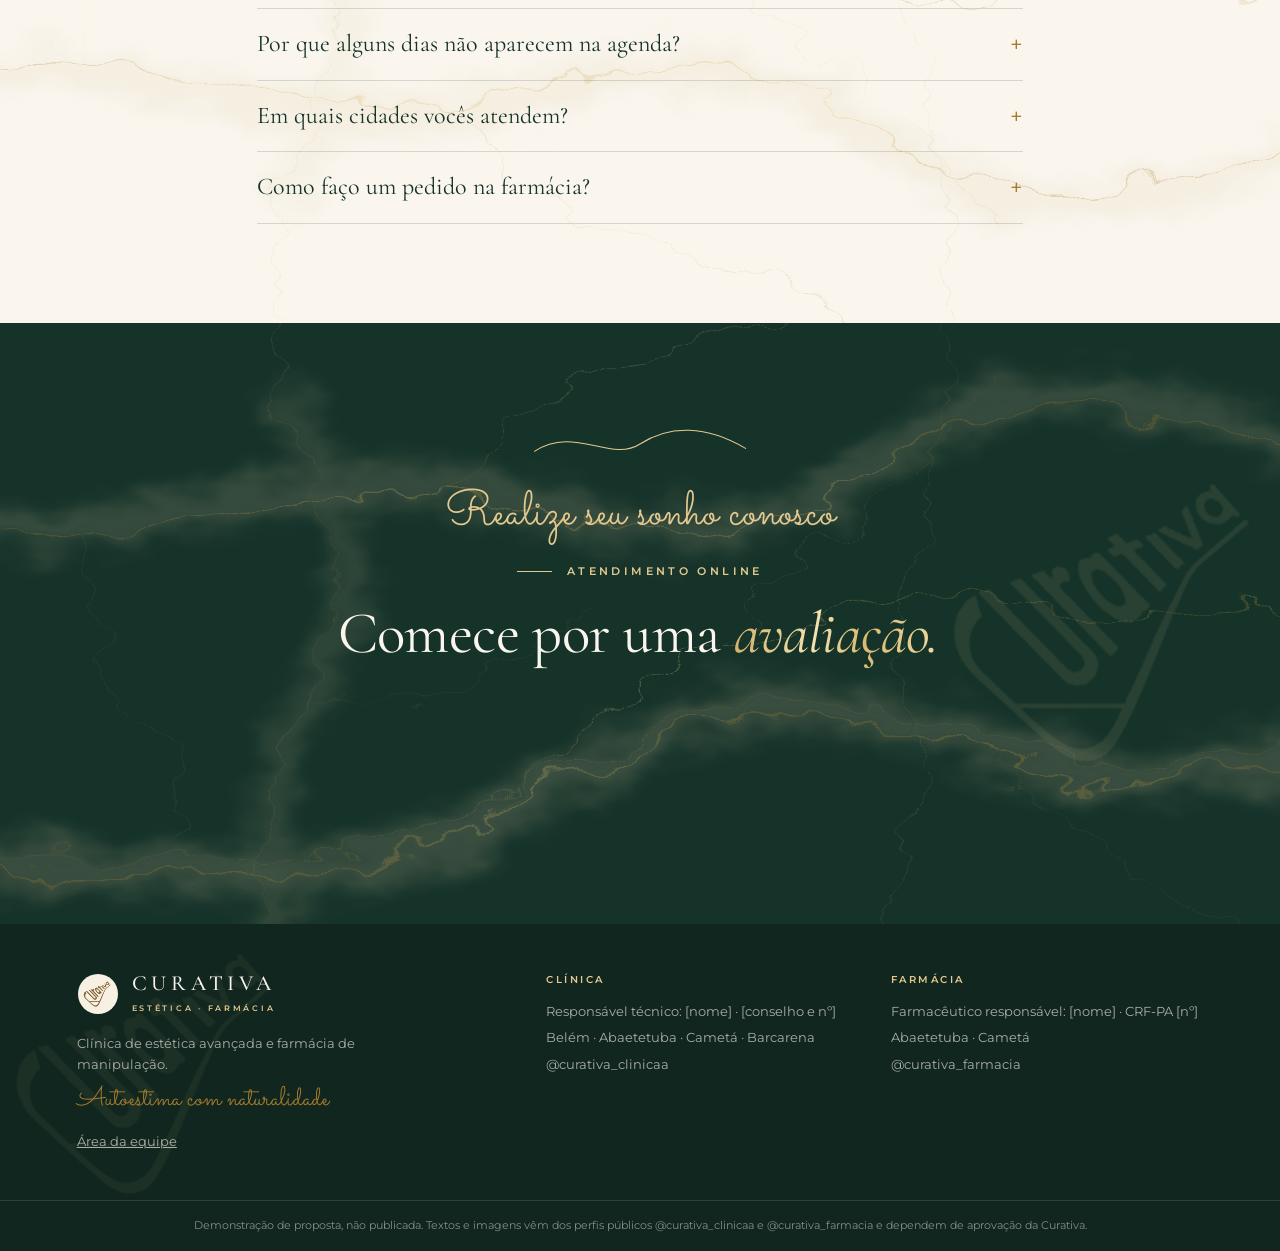
==== commit 46b635f2: "Varredura final: pedido sem pagamento expira, logo inexistente, sobras Pedido da loja sem pagamento " ====
--- a/index.html
+++ b/index.html
@@ -15,7 +15,7 @@
 <link rel="preconnect" href="https://fonts.googleapis.com">
 <link rel="preconnect" href="https://fonts.gstatic.com" crossorigin>
 <link href="https://fonts.googleapis.com/css2?family=Cormorant+Garamond:ital,wght@0,400;0,500;1,400;1,500&family=Montserrat:wght@400;500;600&family=Sacramento&display=swap" rel="stylesheet">
-<link rel="stylesheet" href="styles.css?v=20261003e">
+<link rel="stylesheet" href="styles.css?v=20261003f">
 </head>
 <body>
 <div class="progresso" id="progresso" aria-hidden="true"></div>
@@ -71,7 +71,7 @@
           <path class="traco" pathLength="1" d="M20 280C60 180 120 120 280 40M92 196c-30-6-52-26-60-56 32 2 54 20 60 56zM140 150c-26-12-42-36-44-66 30 8 46 32 44 66zM196 108c-20-18-28-44-22-72 26 14 34 42 22 72zM124 172c22 14 50 14 76 0-22-18-52-18-76 0zM176 128c24 8 50 2 70-18-26-10-52-4-70 18z"/>
         </svg>
         <div class="portrait" data-par="-24"><img src="assets/c85.jpg" alt="Equipe da Curativa em frente à fachada da clínica, com o logo no prédio"></div>
-        <div class="mini-foto flutua b"><img src="assets/logo-cameta.jpg" alt="Logo da Curativa, unidade Cametá" onerror="this.onerror=null;this.src='assets/logo-marrom.jpg'"></div>
+        <div class="mini-foto flutua b"><img src="assets/logo-marrom.jpg" alt="Logo da Curativa"></div>
         <div class="glass hero-card a flutua tilt" data-tilt>
           <span class="micro">Método da casa</span>
           <strong>Less is <em>more</em></strong>
@@ -677,6 +677,6 @@
 
 <a class="btn solid fixo-cel" href="agendar.html">Agendar avaliação</a>
 
-<script src="main.js?v=20261003e"></script>
+<script src="main.js?v=20261003f"></script>
 </body>
 </html>
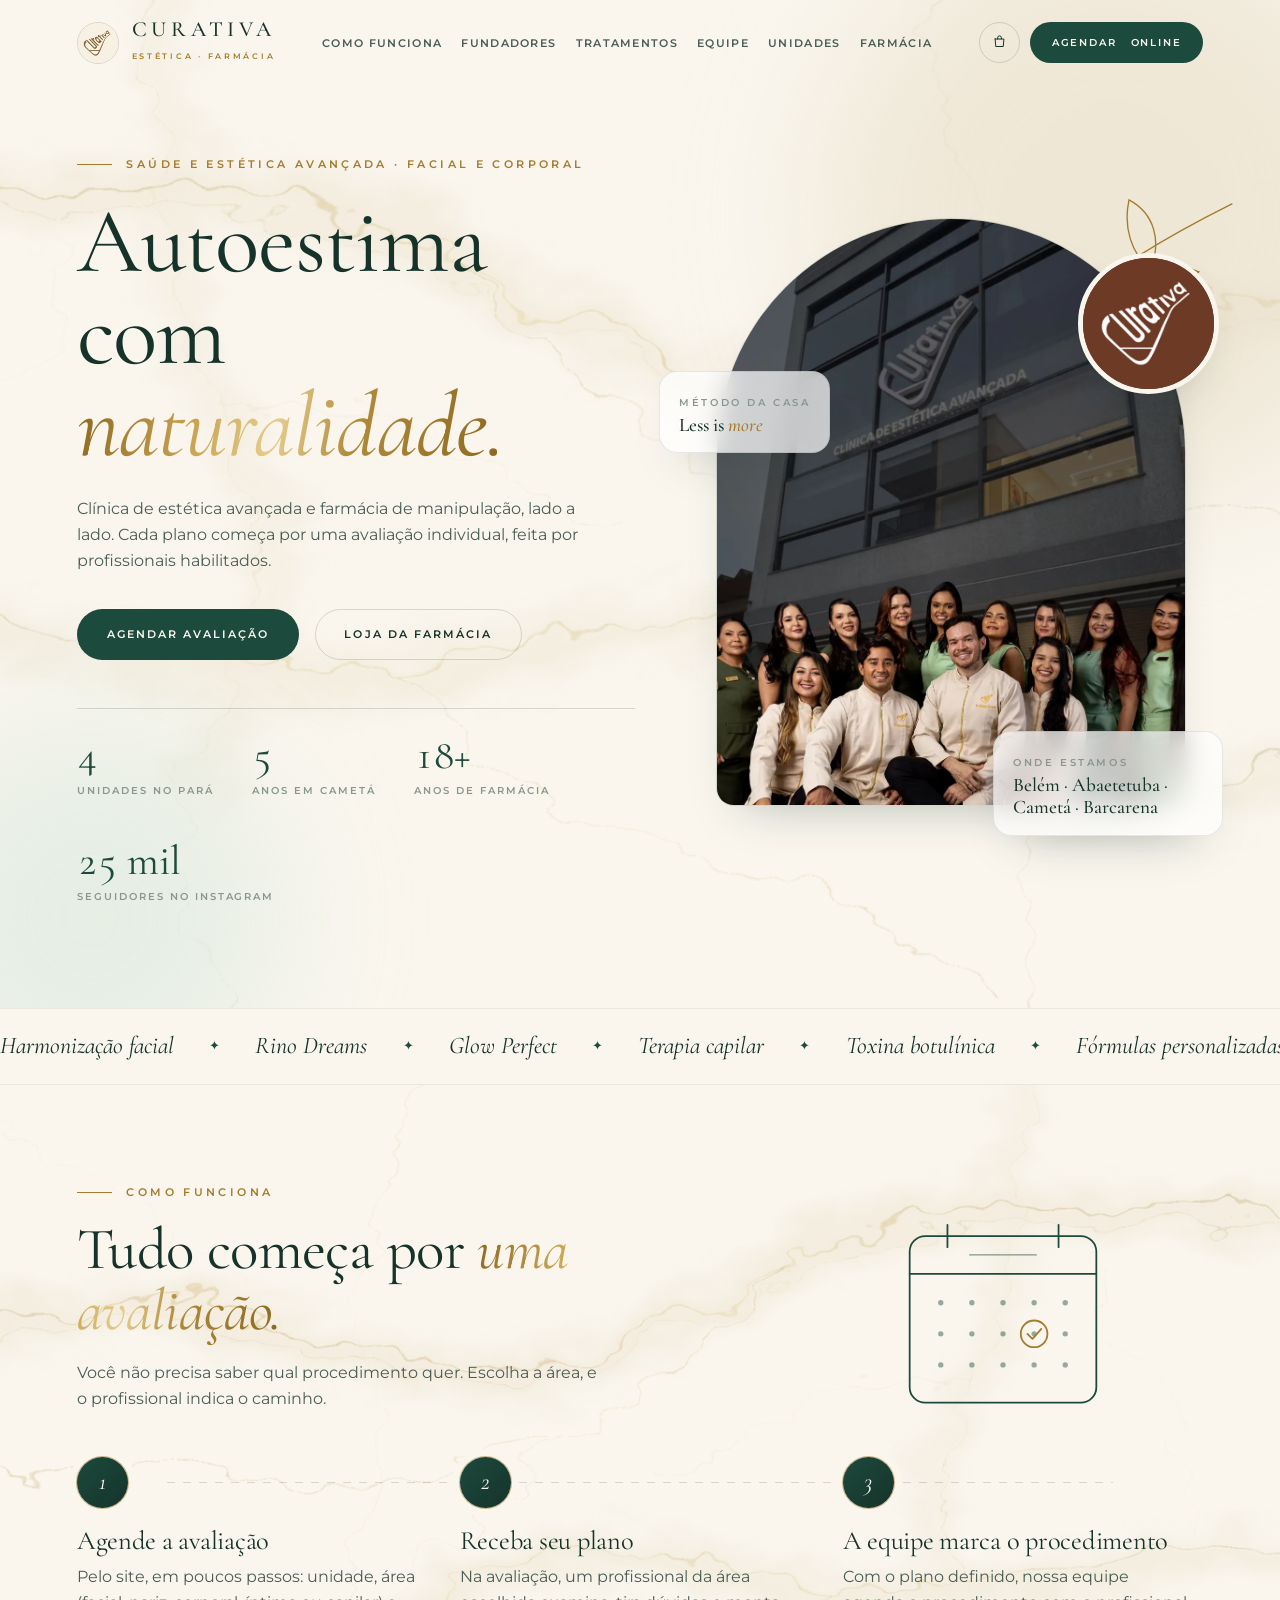
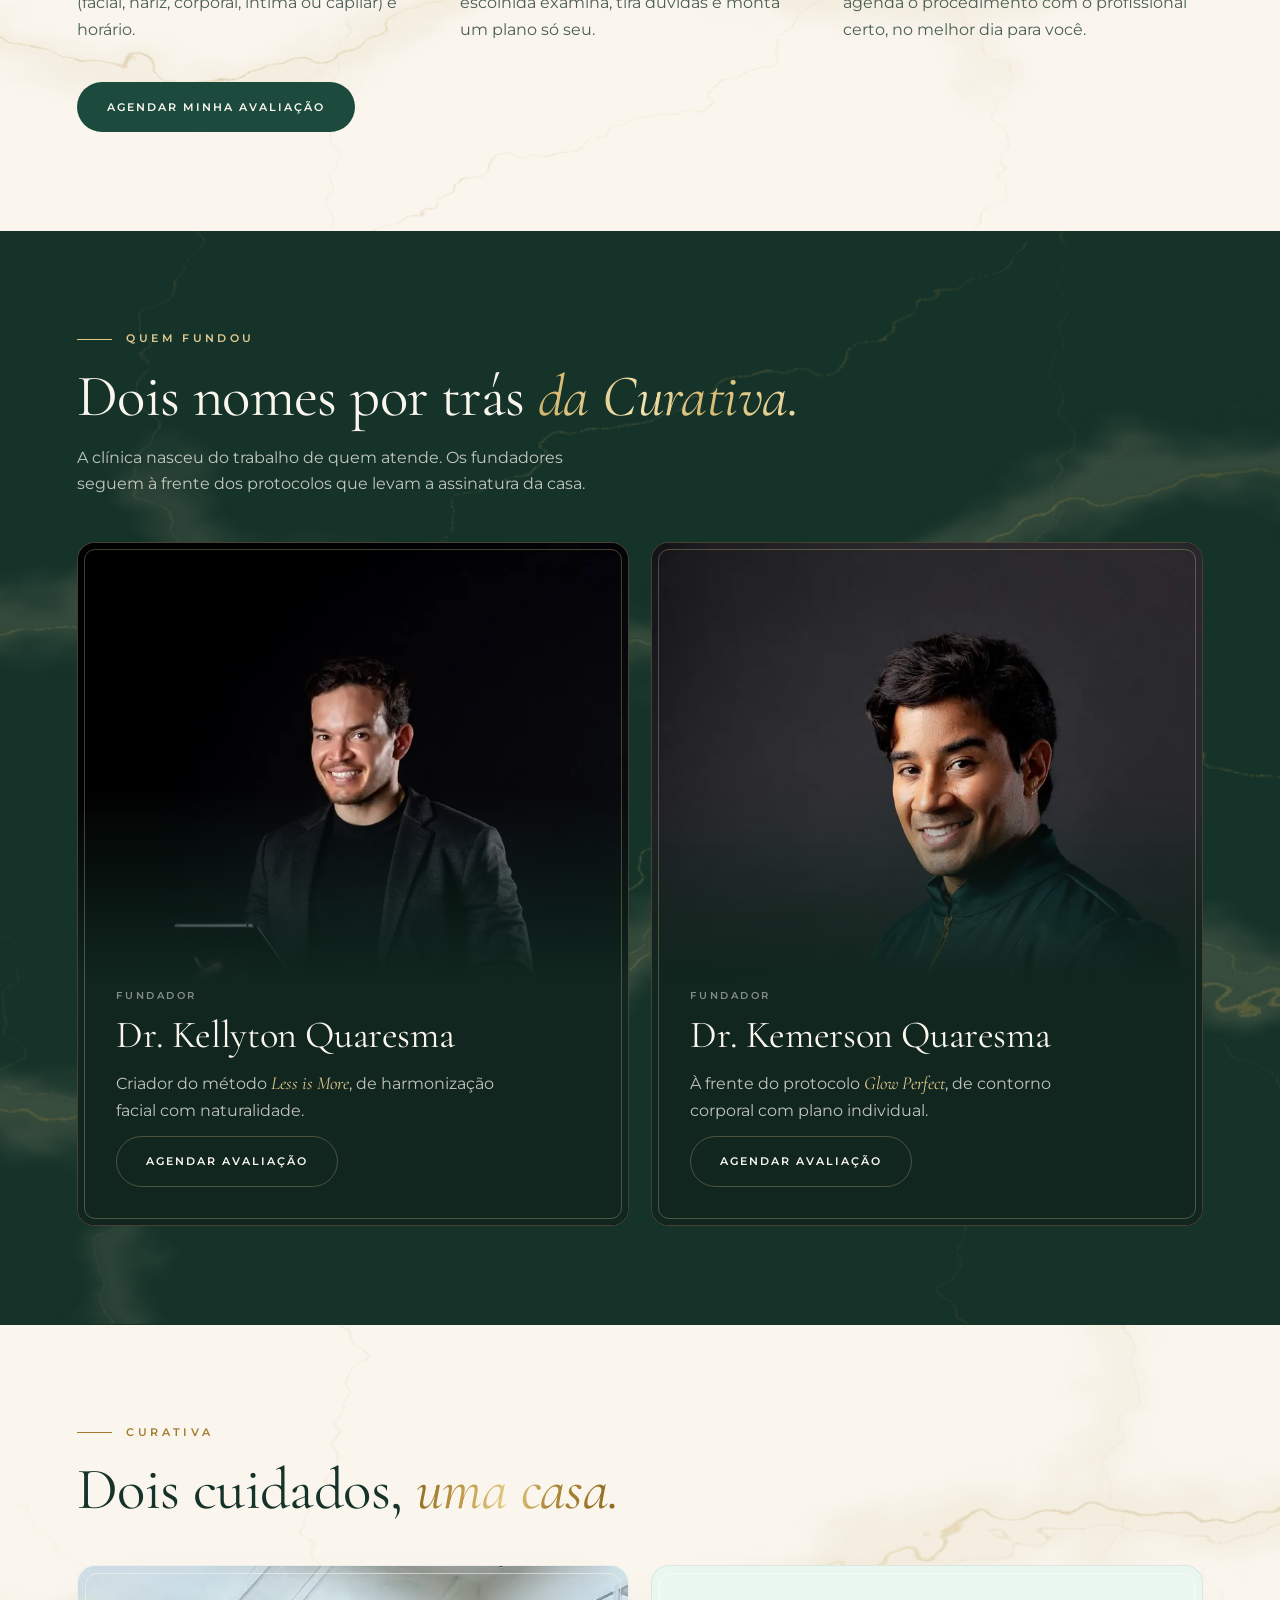
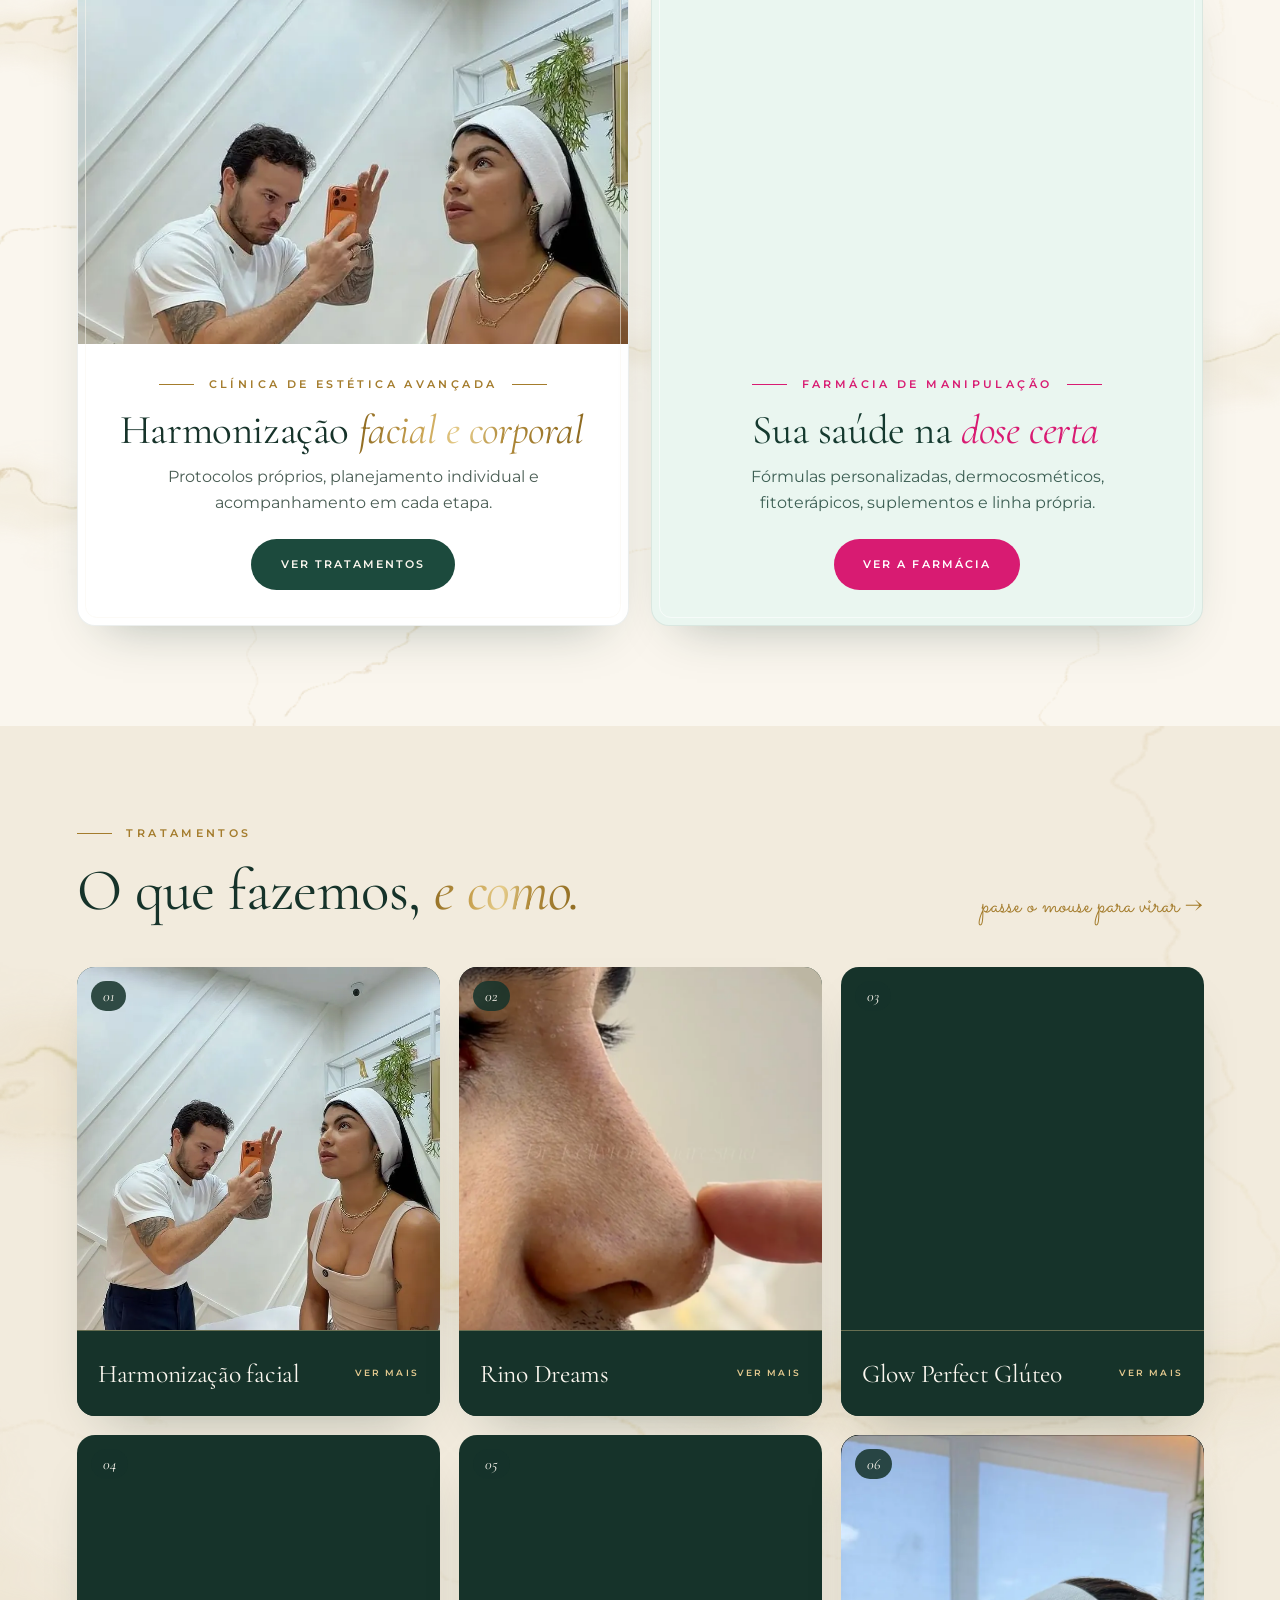
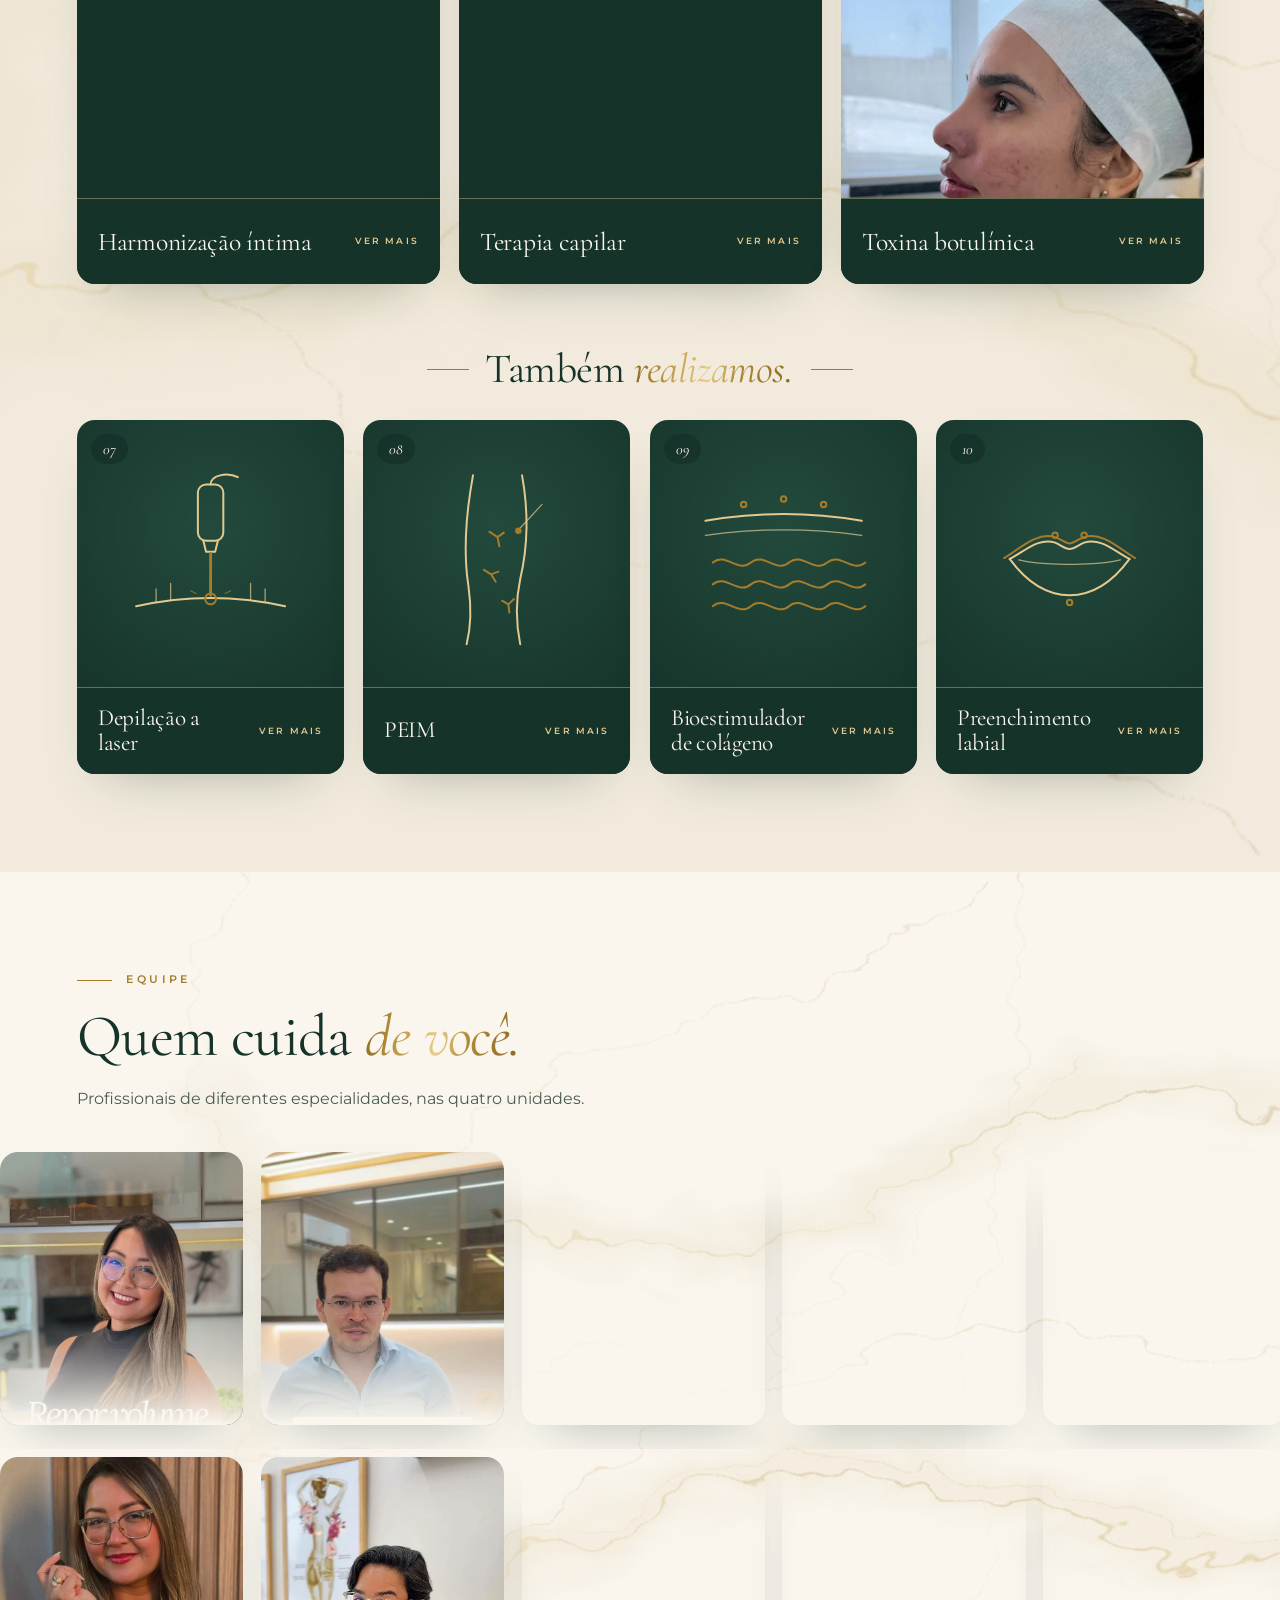
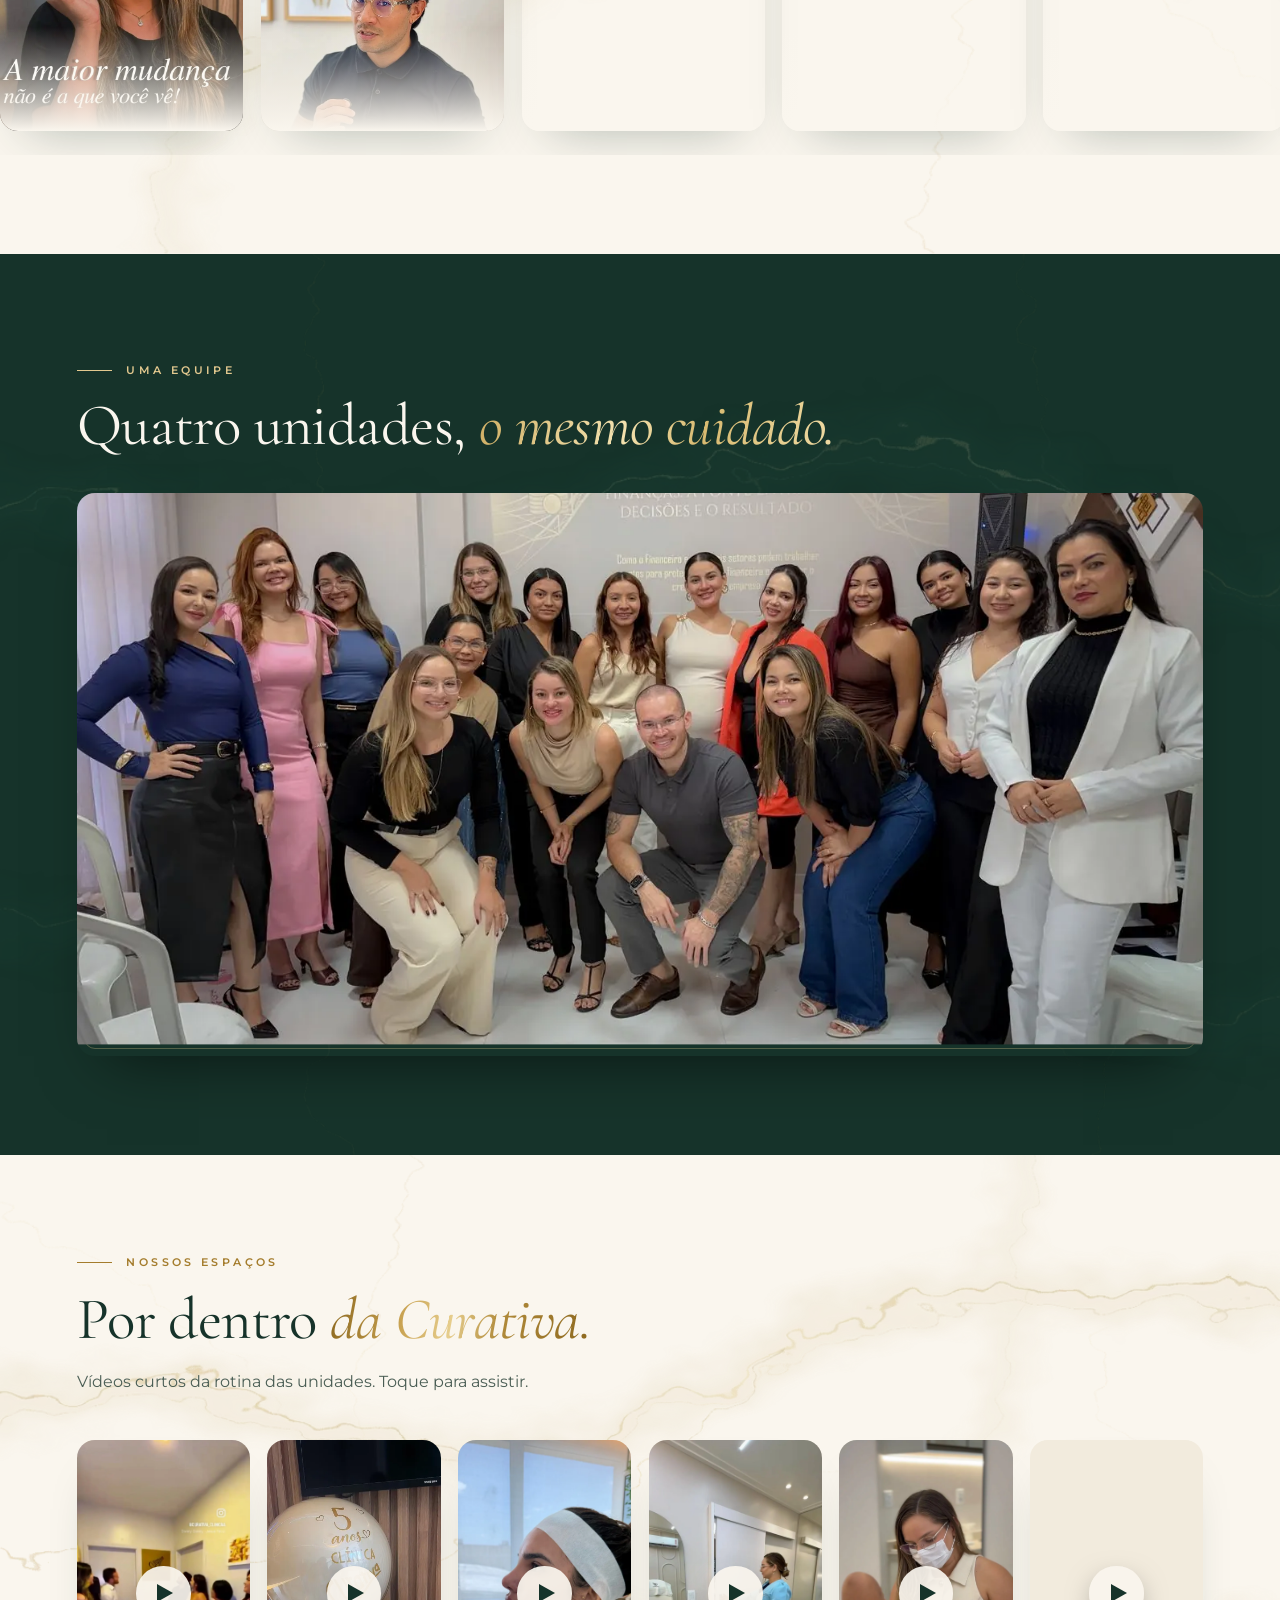
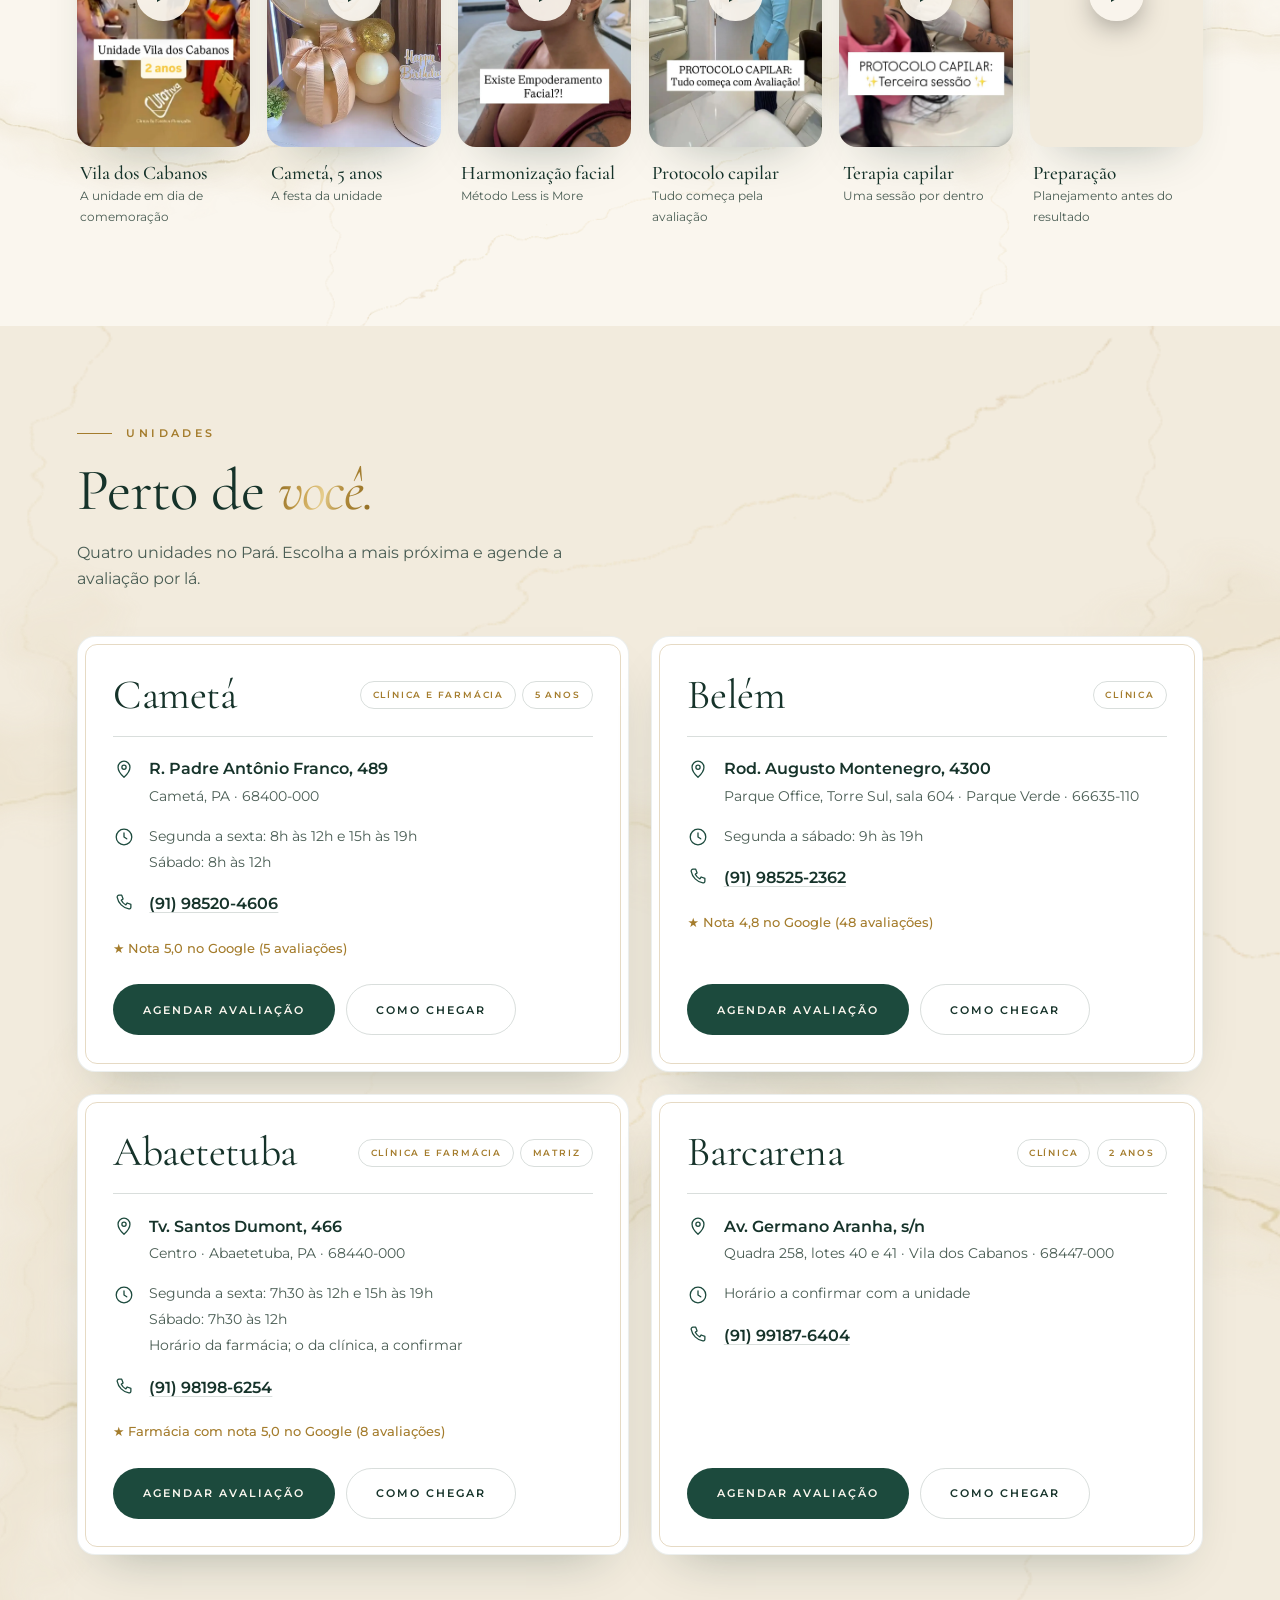
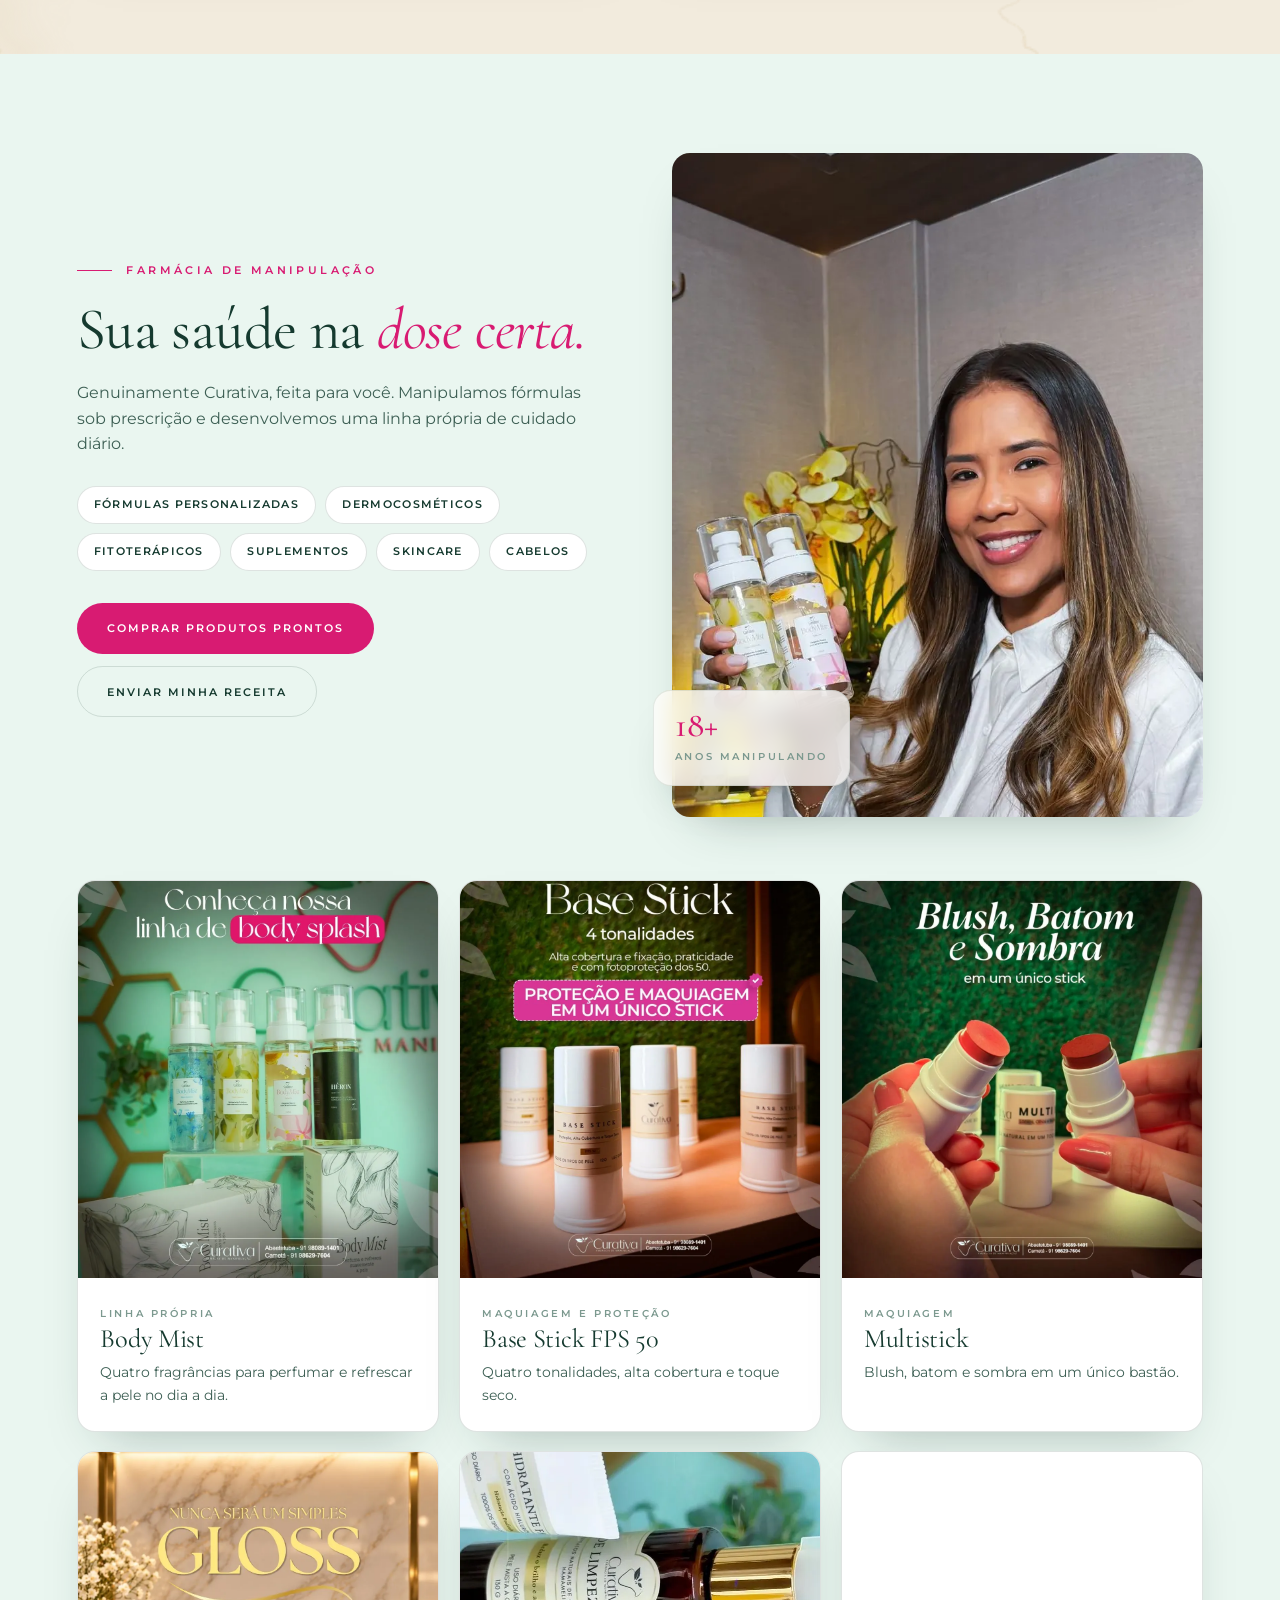
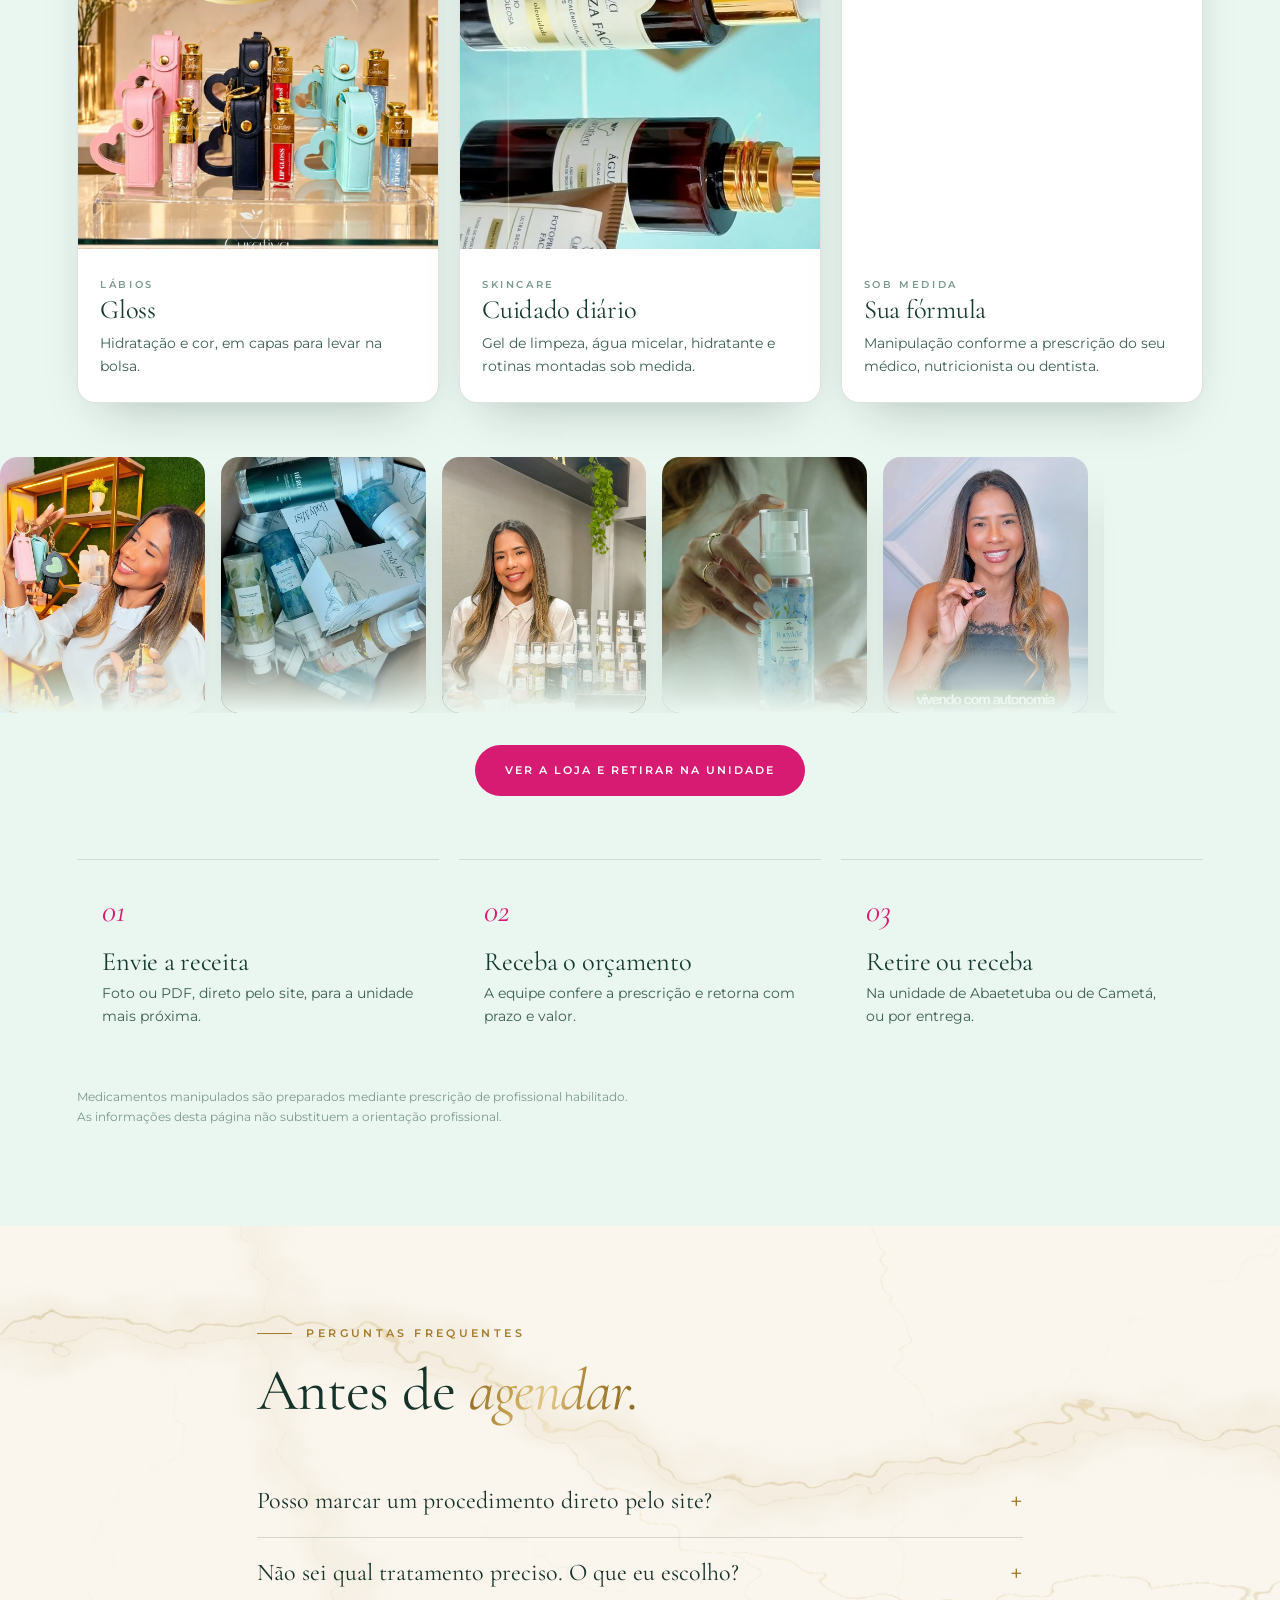
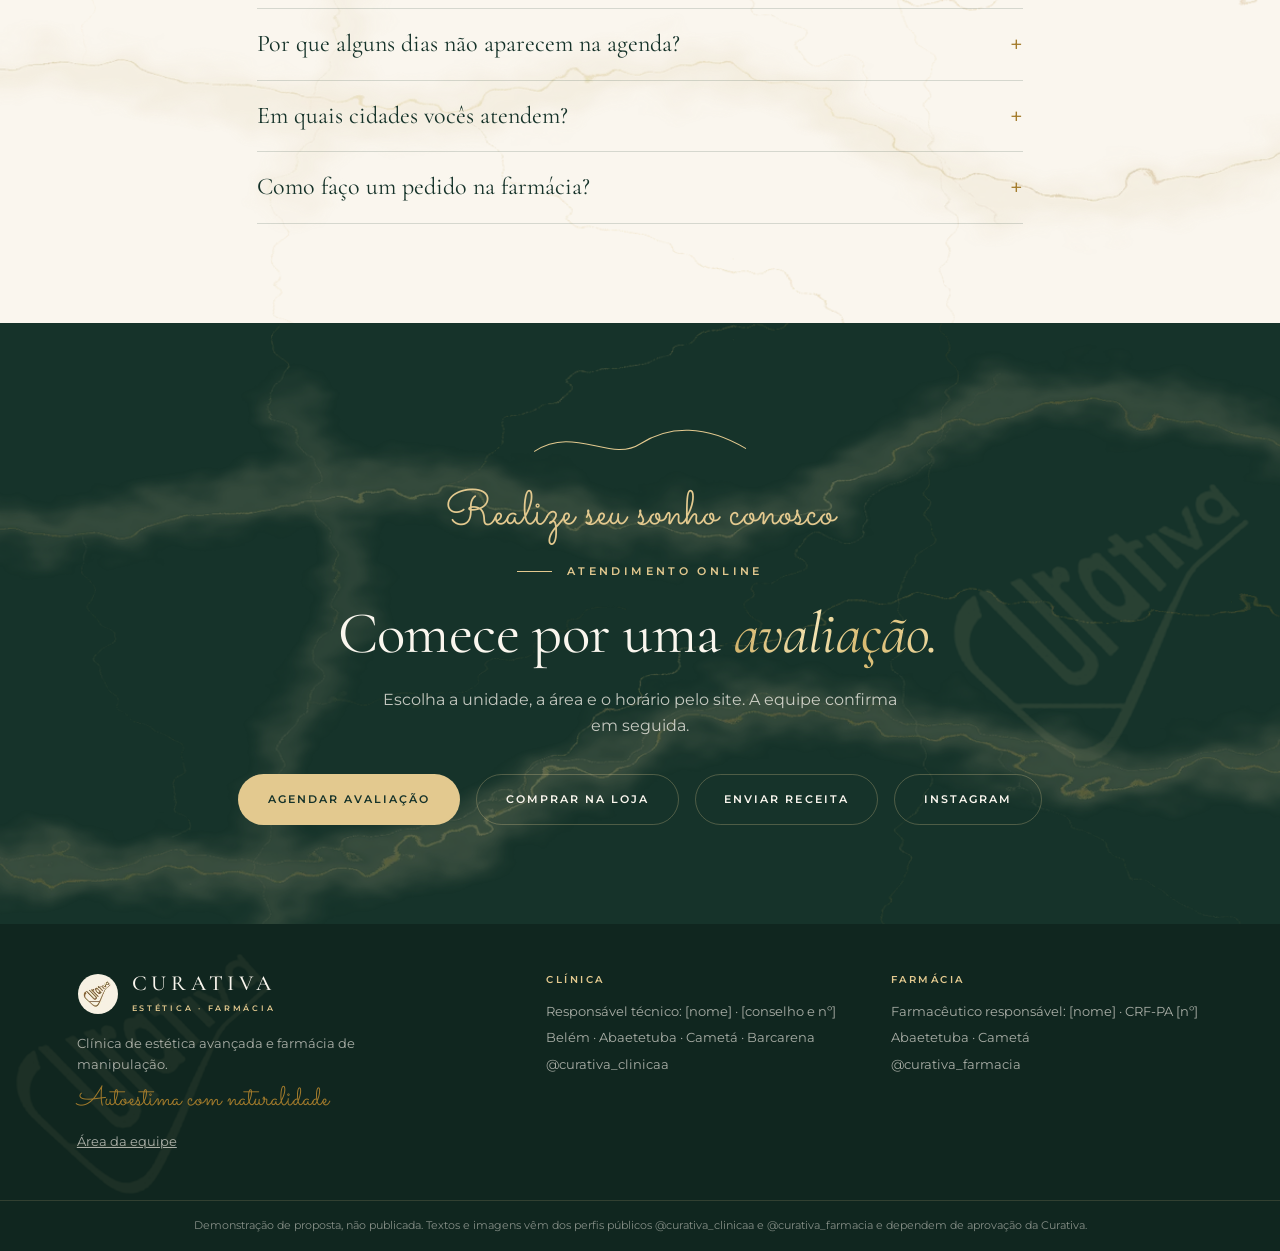
==== commit 059ae70d: "Celular: site mais leve e mais fluido - Mármore de fundo vira imagem pronta (o SVG com filtros era r" ====
--- a/index.html
+++ b/index.html
@@ -8,21 +8,21 @@
 <meta name="description" content="Curativa: clínica de estética avançada facial e corporal e farmácia de manipulação. Unidades em Belém, Abaetetuba, Cametá e Barcarena. Agende online.">
 <meta property="og:title" content="Curativa · Estética Avançada e Farmácia de Manipulação">
 <meta property="og:description" content="Autoestima com naturalidade. Agende sua avaliação online em Belém, Abaetetuba, Cametá ou Barcarena.">
-<meta property="og:image" content="assets/c85.jpg">
+<meta property="og:image" content="assets/c85.webp">
 <meta property="og:type" content="website">
 <link rel="icon" type="image/png" href="assets/favicon.png">
 <meta name="theme-color" content="#faf6ee">
 <link rel="preconnect" href="https://fonts.googleapis.com">
 <link rel="preconnect" href="https://fonts.gstatic.com" crossorigin>
 <link href="https://fonts.googleapis.com/css2?family=Cormorant+Garamond:ital,wght@0,400;0,500;1,400;1,500&family=Montserrat:wght@400;500;600&family=Sacramento&display=swap" rel="stylesheet">
-<link rel="stylesheet" href="styles.css?v=20261003f">
+<link rel="stylesheet" href="styles.css?v=20261005f">
 </head>
 <body>
 <div class="progresso" id="progresso" aria-hidden="true"></div>
 
 <header class="nav" id="nav">
   <a class="brand" href="#top">
-    <img src="assets/logo-clinica.jpg" alt="" width="42" height="42">
+    <img decoding="async" src="assets/logo-clinica.webp" alt="" width="42" height="42">
     <span><b>Curativa</b><small>Estética · Farmácia</small></span>
   </a>
   <button class="menu-btn" id="menu-btn" type="button" aria-expanded="false" aria-controls="menu" aria-label="Abrir menu"><span></span><span></span><span></span></button>
@@ -70,8 +70,8 @@
         <svg class="ramo" viewBox="0 0 300 300" aria-hidden="true">
           <path class="traco" pathLength="1" d="M20 280C60 180 120 120 280 40M92 196c-30-6-52-26-60-56 32 2 54 20 60 56zM140 150c-26-12-42-36-44-66 30 8 46 32 44 66zM196 108c-20-18-28-44-22-72 26 14 34 42 22 72zM124 172c22 14 50 14 76 0-22-18-52-18-76 0zM176 128c24 8 50 2 70-18-26-10-52-4-70 18z"/>
         </svg>
-        <div class="portrait" data-par="-24"><img src="assets/c85.jpg" alt="Equipe da Curativa em frente à fachada da clínica, com o logo no prédio"></div>
-        <div class="mini-foto flutua b"><img src="assets/logo-marrom.jpg" alt="Logo da Curativa"></div>
+        <div class="portrait" data-par="-24"><img fetchpriority="high" src="assets/c85.webp" alt="Equipe da Curativa em frente à fachada da clínica, com o logo no prédio"></div>
+        <div class="mini-foto flutua b"><img decoding="async" src="assets/logo-marrom.webp" alt="Logo da Curativa"></div>
         <div class="glass hero-card a flutua tilt" data-tilt>
           <span class="micro">Método da casa</span>
           <strong>Less is <em>more</em></strong>
@@ -148,7 +148,7 @@
       </div>
       <div class="fundadores">
         <article class="fundador tilt rv" data-tilt>
-          <img src="assets/c-lessismore.jpg" alt="Fundador da Curativa, de blazer escuro, segurando um tablet">
+          <img decoding="async" src="assets/c-lessismore.webp" alt="Fundador da Curativa, de blazer escuro, segurando um tablet">
           <div>
             <span class="micro">Fundador</span>
             <h3 class="display">Dr. Kellyton Quaresma</h3>
@@ -157,7 +157,7 @@
           </div>
         </article>
         <article class="fundador tilt rv" data-tilt style="--i:1">
-          <img src="assets/c-glow.jpg" alt="Fundador da Curativa, com o jaleco verde da clínica">
+          <img decoding="async" src="assets/c-glow.webp" alt="Fundador da Curativa, com o jaleco verde da clínica">
           <div>
             <span class="micro">Fundador</span>
             <h3 class="display">Dr. Kemerson Quaresma</h3>
@@ -178,14 +178,14 @@
       </div>
       <div class="doors">
         <a class="door tilt rv" data-tilt href="#tratamentos">
-          <img src="assets/c95.jpg" alt="" style="object-position:50% 30%">
+          <img decoding="async" src="assets/c95.webp" alt="" style="object-position:50% 30%">
           <span class="eyebrow">Clínica de estética avançada</span>
           <h3 class="display">Harmonização <em>facial e corporal</em></h3>
           <p>Protocolos próprios, planejamento individual e acompanhamento em cada etapa.</p>
           <span class="btn solid">Ver tratamentos</span>
         </a>
         <a class="door tilt rv theme-farmacia" data-tilt style="--i:1" href="#farmacia">
-          <img src="assets/f12.jpg" alt="" style="object-position:50% 32%">
+          <img decoding="async" src="assets/f12.webp" alt="" style="object-position:50% 32%">
           <span class="eyebrow">Farmácia de manipulação</span>
           <h3 class="display">Sua saúde na <em>dose certa</em></h3>
           <p>Fórmulas personalizadas, dermocosméticos, fitoterápicos, suplementos e linha própria.</p>
@@ -203,11 +203,11 @@
           <span class="eyebrow rv">Tratamentos</span>
           <h2 class="display rv" style="--i:1">O que fazemos, <em>e como.</em></h2>
         </div>
-        <span class="hint rv" style="--i:2">passe o mouse ou toque para virar →</span>
+        <span class="hint rv" style="--i:2"><span class="dica-mouse">passe o mouse para virar →</span><span class="dica-toque">toque no cartão para virar →</span></span>
       </div>
       <ul class="flips">
         <li><button class="flip rv" type="button" aria-pressed="false"><span class="flip-in">
-          <span class="flip-f" style="--pos:50% 32%"><img src="assets/c95.jpg" alt="Profissional marcando pontos no rosto de uma paciente"><span class="n">01</span>
+          <span class="flip-f" style="--pos:50% 32%"><img decoding="async" src="assets/c95.webp" alt="Profissional marcando pontos no rosto de uma paciente"><span class="n">01</span>
             <span class="why"><strong class="display" style="font-size:1.6rem">Harmonização facial</strong><span>ver mais</span></span></span>
           <span class="flip-b"><span class="micro">01 · Método Less is More</span>
             <p>Planejamento que respeita os traços de cada rosto. Pode combinar preenchimento com ácido hialurônico e bioestimuladores, conforme a avaliação.</p>
@@ -223,7 +223,7 @@
         </span></button></li>
 
         <li><button class="flip rv" type="button" aria-pressed="false" style="--i:1"><span class="flip-in">
-          <span class="flip-f" style="--pos:50% 48%"><img src="assets/c49.jpg" alt="Perfil de um nariz em close"><span class="n">02</span>
+          <span class="flip-f" style="--pos:50% 48%"><img decoding="async" src="assets/c49.webp" alt="Perfil de um nariz em close"><span class="n">02</span>
             <span class="why"><strong class="display" style="font-size:1.6rem">Rino Dreams</strong><span>ver mais</span></span></span>
           <span class="flip-b"><span class="micro">02 · Rinomodelação</span>
             <p>Protocolo da casa para o contorno do nariz, feito em consultório e sem cirurgia. A indicação depende da avaliação presencial.</p>
@@ -240,7 +240,7 @@
         </span></button></li>
 
         <li><button class="flip rv" type="button" aria-pressed="false" style="--i:2"><span class="flip-in">
-          <span class="flip-f" style="--pos:50% 100%"><img src="assets/c21.jpg" alt="Foto da campanha Glow Perfect Glúteo"><span class="n">03</span>
+          <span class="flip-f" style="--pos:50% 100%"><img decoding="async" src="assets/c21.webp" alt="Foto da campanha Glow Perfect Glúteo"><span class="n">03</span>
             <span class="why"><strong class="display" style="font-size:1.6rem">Glow Perfect Glúteo</strong><span>ver mais</span></span></span>
           <span class="flip-b"><span class="micro">03 · Corporal</span>
             <p>Planejamento personalizado para o contorno corporal, definido caso a caso junto com o profissional.</p>
@@ -261,7 +261,7 @@
         </span></button></li>
 
         <li><button class="flip rv" type="button" aria-pressed="false"><span class="flip-in">
-          <span class="flip-f" style="--pos:50% 0%"><img src="assets/c56.jpg" alt="Profissional da Curativa no consultório"><span class="n">04</span>
+          <span class="flip-f" style="--pos:50% 0%"><img decoding="async" src="assets/c56.webp" alt="Profissional da Curativa no consultório"><span class="n">04</span>
             <span class="why"><strong class="display" style="font-size:1.6rem">Harmonização íntima</strong><span>ver mais</span></span></span>
           <span class="flip-b"><span class="micro">04 · Feminina e masculina</span>
             <p>Cuidado com conforto e autoestima, tratado com privacidade e orientação profissional do início ao fim.</p>
@@ -282,7 +282,7 @@
         </span></button></li>
 
         <li><button class="flip rv" type="button" aria-pressed="false" style="--i:1"><span class="flip-in">
-          <span class="flip-f" style="--pos:50% 4%"><img src="assets/c40.jpg" alt="Profissional examinando o couro cabeludo de uma paciente"><span class="n">05</span>
+          <span class="flip-f" style="--pos:50% 4%"><img decoding="async" src="assets/c40.webp" alt="Profissional examinando o couro cabeludo de uma paciente"><span class="n">05</span>
             <span class="why"><strong class="display" style="font-size:1.6rem">Terapia capilar</strong><span>ver mais</span></span></span>
           <span class="flip-b"><span class="micro">05 · Cabelo e couro cabeludo</span>
             <p>Começa pela tricoscopia e segue em sessões, com plano definido após o diagnóstico. Resultado exige constância e tempo.</p>
@@ -297,7 +297,7 @@
         </span></button></li>
 
         <li><button class="flip rv" type="button" aria-pressed="false" style="--i:2"><span class="flip-in">
-          <span class="flip-f" style="--pos:50% 0%"><img src="assets/c18.jpg" alt="Paciente preparada para um procedimento facial"><span class="n">06</span>
+          <span class="flip-f" style="--pos:50% 0%"><img decoding="async" src="assets/c18.webp" alt="Paciente preparada para um procedimento facial"><span class="n">06</span>
             <span class="why"><strong class="display" style="font-size:1.6rem">Toxina botulínica</strong><span>ver mais</span></span></span>
           <span class="flip-b"><span class="micro">06 · Botox</span>
             <p>Indicação definida pela avaliação, não pela idade. O objetivo é suavizar sem perder a expressão.</p>
@@ -418,46 +418,46 @@
     <div class="wrap" style="padding-block:0 var(--sec-y)">
       <div class="faixa retratos" aria-label="Fotos da equipe">
         <div>
-          <figure class="retrato"><img src="assets/c17.jpg" alt="Profissional da Curativa" loading="lazy"></figure>
-          <figure class="retrato"><img src="assets/c39.jpg" alt="Profissional da Curativa" loading="lazy"></figure>
-          <figure class="retrato"><img src="assets/c42.jpg" alt="Profissional da Curativa" loading="lazy"></figure>
-          <figure class="retrato"><img src="assets/c53.jpg" alt="Profissional da Curativa" loading="lazy"></figure>
-          <figure class="retrato"><img src="assets/c55.jpg" alt="Profissional da Curativa" loading="lazy"></figure>
-          <figure class="retrato"><img src="assets/c57.jpg" alt="Profissional da Curativa" loading="lazy"></figure>
-          <figure class="retrato"><img src="assets/c94.jpg" alt="Profissional da Curativa" loading="lazy"></figure>
-          <figure class="retrato"><img src="assets/c61.jpg" alt="Profissional da Curativa" loading="lazy"></figure>
+          <figure class="retrato"><img decoding="async" src="assets/c17.webp" alt="Profissional da Curativa" loading="lazy"></figure>
+          <figure class="retrato"><img decoding="async" src="assets/c39.webp" alt="Profissional da Curativa" loading="lazy"></figure>
+          <figure class="retrato"><img decoding="async" src="assets/c42.webp" alt="Profissional da Curativa" loading="lazy"></figure>
+          <figure class="retrato"><img decoding="async" src="assets/c53.webp" alt="Profissional da Curativa" loading="lazy"></figure>
+          <figure class="retrato"><img decoding="async" src="assets/c55.webp" alt="Profissional da Curativa" loading="lazy"></figure>
+          <figure class="retrato"><img decoding="async" src="assets/c57.webp" alt="Profissional da Curativa" loading="lazy"></figure>
+          <figure class="retrato"><img decoding="async" src="assets/c94.webp" alt="Profissional da Curativa" loading="lazy"></figure>
+          <figure class="retrato"><img decoding="async" src="assets/c61.webp" alt="Profissional da Curativa" loading="lazy"></figure>
         </div>
         <div aria-hidden="true">
-          <figure class="retrato"><img src="assets/c17.jpg" alt="" loading="lazy"></figure>
-          <figure class="retrato"><img src="assets/c39.jpg" alt="" loading="lazy"></figure>
-          <figure class="retrato"><img src="assets/c42.jpg" alt="" loading="lazy"></figure>
-          <figure class="retrato"><img src="assets/c53.jpg" alt="" loading="lazy"></figure>
-          <figure class="retrato"><img src="assets/c55.jpg" alt="" loading="lazy"></figure>
-          <figure class="retrato"><img src="assets/c57.jpg" alt="" loading="lazy"></figure>
-          <figure class="retrato"><img src="assets/c94.jpg" alt="" loading="lazy"></figure>
-          <figure class="retrato"><img src="assets/c61.jpg" alt="" loading="lazy"></figure>
+          <figure class="retrato"><img decoding="async" src="assets/c17.webp" alt="" loading="lazy"></figure>
+          <figure class="retrato"><img decoding="async" src="assets/c39.webp" alt="" loading="lazy"></figure>
+          <figure class="retrato"><img decoding="async" src="assets/c42.webp" alt="" loading="lazy"></figure>
+          <figure class="retrato"><img decoding="async" src="assets/c53.webp" alt="" loading="lazy"></figure>
+          <figure class="retrato"><img decoding="async" src="assets/c55.webp" alt="" loading="lazy"></figure>
+          <figure class="retrato"><img decoding="async" src="assets/c57.webp" alt="" loading="lazy"></figure>
+          <figure class="retrato"><img decoding="async" src="assets/c94.webp" alt="" loading="lazy"></figure>
+          <figure class="retrato"><img decoding="async" src="assets/c61.webp" alt="" loading="lazy"></figure>
         </div>
       </div>
       <div class="faixa retratos rev" aria-hidden="true">
         <div>
-          <figure class="retrato"><img src="assets/c98.jpg" alt="" loading="lazy"></figure>
-          <figure class="retrato"><img src="assets/c63.jpg" alt="" loading="lazy"></figure>
-          <figure class="retrato"><img src="assets/c54.jpg" alt="" loading="lazy"></figure>
-          <figure class="retrato"><img src="assets/c56.jpg" alt="" loading="lazy"></figure>
-          <figure class="retrato"><img src="assets/c74.jpg" alt="" loading="lazy"></figure>
-          <figure class="retrato"><img src="assets/c100.jpg" alt="" loading="lazy"></figure>
-          <figure class="retrato"><img src="assets/c29.jpg" alt="" loading="lazy"></figure>
-          <figure class="retrato"><img src="assets/c83.jpg" alt="" loading="lazy"></figure>
+          <figure class="retrato"><img decoding="async" src="assets/c98.webp" alt="" loading="lazy"></figure>
+          <figure class="retrato"><img decoding="async" src="assets/c63.webp" alt="" loading="lazy"></figure>
+          <figure class="retrato"><img decoding="async" src="assets/c54.webp" alt="" loading="lazy"></figure>
+          <figure class="retrato"><img decoding="async" src="assets/c56.webp" alt="" loading="lazy"></figure>
+          <figure class="retrato"><img decoding="async" src="assets/c74.webp" alt="" loading="lazy"></figure>
+          <figure class="retrato"><img decoding="async" src="assets/c100.webp" alt="" loading="lazy"></figure>
+          <figure class="retrato"><img decoding="async" src="assets/c29.webp" alt="" loading="lazy"></figure>
+          <figure class="retrato"><img decoding="async" src="assets/c83.webp" alt="" loading="lazy"></figure>
         </div>
         <div>
-          <figure class="retrato"><img src="assets/c98.jpg" alt="" loading="lazy"></figure>
-          <figure class="retrato"><img src="assets/c63.jpg" alt="" loading="lazy"></figure>
-          <figure class="retrato"><img src="assets/c54.jpg" alt="" loading="lazy"></figure>
-          <figure class="retrato"><img src="assets/c56.jpg" alt="" loading="lazy"></figure>
-          <figure class="retrato"><img src="assets/c74.jpg" alt="" loading="lazy"></figure>
-          <figure class="retrato"><img src="assets/c100.jpg" alt="" loading="lazy"></figure>
-          <figure class="retrato"><img src="assets/c29.jpg" alt="" loading="lazy"></figure>
-          <figure class="retrato"><img src="assets/c83.jpg" alt="" loading="lazy"></figure>
+          <figure class="retrato"><img decoding="async" src="assets/c98.webp" alt="" loading="lazy"></figure>
+          <figure class="retrato"><img decoding="async" src="assets/c63.webp" alt="" loading="lazy"></figure>
+          <figure class="retrato"><img decoding="async" src="assets/c54.webp" alt="" loading="lazy"></figure>
+          <figure class="retrato"><img decoding="async" src="assets/c56.webp" alt="" loading="lazy"></figure>
+          <figure class="retrato"><img decoding="async" src="assets/c74.webp" alt="" loading="lazy"></figure>
+          <figure class="retrato"><img decoding="async" src="assets/c100.webp" alt="" loading="lazy"></figure>
+          <figure class="retrato"><img decoding="async" src="assets/c29.webp" alt="" loading="lazy"></figure>
+          <figure class="retrato"><img decoding="async" src="assets/c83.webp" alt="" loading="lazy"></figure>
         </div>
       </div>
     </div>
@@ -468,7 +468,7 @@
     <div class="wrap">
       <span class="eyebrow rv">Uma equipe</span>
       <h2 class="display rv" style="--i:1;margin-top:1rem">Quatro unidades, <em>o mesmo cuidado.</em></h2>
-      <figure class="banda-foto rv" style="--i:2" data-par="22"><img src="assets/c10.jpg" alt="Equipe da Curativa reunida dentro da clínica" loading="lazy"></figure>
+      <figure class="banda-foto rv" style="--i:2" data-par="22"><img decoding="async" src="assets/c10.webp" alt="Equipe da Curativa reunida dentro da clínica" loading="lazy"></figure>
     </div>
   </section>
 
@@ -481,12 +481,12 @@
         <p class="lead rv" style="--i:2">Vídeos curtos da rotina das unidades. Toque para assistir.</p>
       </div>
       <div class="reels">
-        <figure class="reel rv" style="--i:0" data-mp4="assets/v-c30.mp4"><div class="capa"><img src="assets/c30.jpg" alt="Recepção da unidade de Vila dos Cabanos em dia de comemoração" loading="lazy"></div><figcaption><strong>Vila dos Cabanos</strong><span>A unidade em dia de comemoração</span></figcaption></figure>
-        <figure class="reel rv" style="--i:1" data-mp4="assets/v-cameta.mp4"><div class="capa"><img src="assets/c-cameta5anos.jpg" alt="Decoração de 5 anos da Clínica Curativa em Cametá" loading="lazy"></div><figcaption><strong>Cametá, 5 anos</strong><span>A festa da unidade</span></figcaption></figure>
-        <figure class="reel rv" style="--i:2" data-mp4="assets/v-c18.mp4"><div class="capa"><img src="assets/c18.jpg" alt="Paciente preparada para um procedimento facial" loading="lazy"></div><figcaption><strong>Harmonização facial</strong><span>Método Less is More</span></figcaption></figure>
-        <figure class="reel rv" style="--i:0" data-mp4="assets/v-c36.mp4"><div class="capa"><img src="assets/c36.jpg" alt="Profissional abrindo a porta de uma sala de atendimento" loading="lazy"></div><figcaption><strong>Protocolo capilar</strong><span>Tudo começa pela avaliação</span></figcaption></figure>
-        <figure class="reel rv" style="--i:1" data-mp4="assets/v-c13.mp4"><div class="capa"><img src="assets/c13.jpg" alt="Profissional de máscara aplicando protocolo capilar" loading="lazy"></div><figcaption><strong>Terapia capilar</strong><span>Uma sessão por dentro</span></figcaption></figure>
-        <figure class="reel rv" style="--i:2" data-mp4="assets/v-c103.mp4"><div class="capa"><img src="assets/c103.jpg" alt="Profissional avaliando o perfil de uma paciente" loading="lazy"></div><figcaption><strong>Preparação</strong><span>Planejamento antes do resultado</span></figcaption></figure>
+        <figure class="reel rv" style="--i:0" data-mp4="assets/v-c30.mp4"><div class="capa"><img decoding="async" src="assets/c30.webp" alt="Recepção da unidade de Vila dos Cabanos em dia de comemoração" loading="lazy"></div><figcaption><strong>Vila dos Cabanos</strong><span>A unidade em dia de comemoração</span></figcaption></figure>
+        <figure class="reel rv" style="--i:1" data-mp4="assets/v-cameta.mp4"><div class="capa"><img decoding="async" src="assets/c-cameta5anos.webp" alt="Decoração de 5 anos da Clínica Curativa em Cametá" loading="lazy"></div><figcaption><strong>Cametá, 5 anos</strong><span>A festa da unidade</span></figcaption></figure>
+        <figure class="reel rv" style="--i:2" data-mp4="assets/v-c18.mp4"><div class="capa"><img decoding="async" src="assets/c18.webp" alt="Paciente preparada para um procedimento facial" loading="lazy"></div><figcaption><strong>Harmonização facial</strong><span>Método Less is More</span></figcaption></figure>
+        <figure class="reel rv" style="--i:0" data-mp4="assets/v-c36.mp4"><div class="capa"><img decoding="async" src="assets/c36.webp" alt="Profissional abrindo a porta de uma sala de atendimento" loading="lazy"></div><figcaption><strong>Protocolo capilar</strong><span>Tudo começa pela avaliação</span></figcaption></figure>
+        <figure class="reel rv" style="--i:1" data-mp4="assets/v-c13.mp4"><div class="capa"><img decoding="async" src="assets/c13.webp" alt="Profissional de máscara aplicando protocolo capilar" loading="lazy"></div><figcaption><strong>Terapia capilar</strong><span>Uma sessão por dentro</span></figcaption></figure>
+        <figure class="reel rv" style="--i:2" data-mp4="assets/v-c103.mp4"><div class="capa"><img decoding="async" src="assets/c103.webp" alt="Profissional avaliando o perfil de uma paciente" loading="lazy"></div><figcaption><strong>Preparação</strong><span>Planejamento antes do resultado</span></figcaption></figure>
       </div>
     </div>
   </section>
@@ -558,46 +558,46 @@
           <div class="rv" style="--i:4;display:flex;flex-wrap:wrap;gap:.8rem"><a class="btn solid" href="loja.html">Comprar produtos prontos</a><a class="btn" href="agendar.html?modo=farmacia">Enviar minha receita</a></div>
         </div>
         <div class="farm-media rv" style="--i:2">
-          <img src="assets/f-linha.jpg" alt="Farmacêutica da Curativa segurando frascos da linha Body Mist">
+          <img decoding="async" src="assets/f-linha.webp" alt="Farmacêutica da Curativa segurando frascos da linha Body Mist">
           <div class="glass badge flutua tilt" data-tilt><b data-conta="18" data-sufixo="+">18+</b><span class="micro">anos manipulando</span></div>
         </div>
       </div>
 
       <div class="products">
-        <article class="product rv"><div class="foto"><img src="assets/f-bodysplash.jpg" alt="Quatro frascos da linha Body Mist Curativa" loading="lazy"></div>
+        <article class="product rv"><div class="foto"><img decoding="async" src="assets/f-bodysplash.webp" alt="Quatro frascos da linha Body Mist Curativa" loading="lazy"></div>
           <div><span class="micro">Linha própria</span><h3 class="display">Body Mist</h3><p>Quatro fragrâncias para perfumar e refrescar a pele no dia a dia.</p></div></article>
-        <article class="product rv" style="--i:1"><div class="foto"><img src="assets/f-base.jpg" alt="Base Stick Curativa em embalagens brancas" loading="lazy" style="--pos:50% 75%"></div>
+        <article class="product rv" style="--i:1"><div class="foto"><img decoding="async" src="assets/f-base.webp" alt="Base Stick Curativa em embalagens brancas" loading="lazy" style="--pos:50% 75%"></div>
           <div><span class="micro">Maquiagem e proteção</span><h3 class="display">Base Stick FPS 50</h3><p>Quatro tonalidades, alta cobertura e toque seco.</p></div></article>
-        <article class="product rv" style="--i:2"><div class="foto"><img src="assets/f26.jpg" alt="Bastões multifuncionais de maquiagem da Curativa" loading="lazy" style="--pos:50% 70%"></div>
+        <article class="product rv" style="--i:2"><div class="foto"><img decoding="async" src="assets/f26.webp" alt="Bastões multifuncionais de maquiagem da Curativa" loading="lazy" style="--pos:50% 70%"></div>
           <div><span class="micro">Maquiagem</span><h3 class="display">Multistick</h3><p>Blush, batom e sombra em um único bastão.</p></div></article>
-        <article class="product rv"><div class="foto"><img src="assets/f1.jpg" alt="Gloss labial da Curativa em capas coloridas com chaveiro" loading="lazy"></div>
+        <article class="product rv"><div class="foto"><img decoding="async" src="assets/f1.webp" alt="Gloss labial da Curativa em capas coloridas com chaveiro" loading="lazy"></div>
           <div><span class="micro">Lábios</span><h3 class="display">Gloss</h3><p>Hidratação e cor, em capas para levar na bolsa.</p></div></article>
-        <article class="product rv" style="--i:1"><div class="foto"><img src="assets/f38.jpg" alt="Frascos de hidratante e gel de limpeza da Curativa" loading="lazy" style="--pos:50% 40%"></div>
+        <article class="product rv" style="--i:1"><div class="foto"><img decoding="async" src="assets/f38.webp" alt="Frascos de hidratante e gel de limpeza da Curativa" loading="lazy" style="--pos:50% 40%"></div>
           <div><span class="micro">Skincare</span><h3 class="display">Cuidado diário</h3><p>Gel de limpeza, água micelar, hidratante e rotinas montadas sob medida.</p></div></article>
-        <article class="product rv" style="--i:2"><div class="foto"><img src="assets/f23.jpg" alt="Frasco de suplemento manipulado da Curativa" loading="lazy" style="--pos:50% 55%"></div>
+        <article class="product rv" style="--i:2"><div class="foto"><img decoding="async" src="assets/f23.webp" alt="Frasco de suplemento manipulado da Curativa" loading="lazy" style="--pos:50% 55%"></div>
           <div><span class="micro">Sob medida</span><h3 class="display">Sua fórmula</h3><p>Manipulação conforme a prescrição do seu médico, nutricionista ou dentista.</p></div></article>
       </div>
 
       <div class="faixa vitrine" aria-hidden="true">
         <div>
-          <figure class="retrato"><img src="assets/f2.jpg" alt="" loading="lazy" style="--pos:50% 40%"></figure>
-          <figure class="retrato"><img src="assets/f4.jpg" alt="" loading="lazy" style="--pos:50% 50%"></figure>
-          <figure class="retrato"><img src="assets/f7.jpg" alt="" loading="lazy" style="--pos:50% 55%"></figure>
-          <figure class="retrato"><img src="assets/f10.jpg" alt="" loading="lazy" style="--pos:50% 50%"></figure>
-          <figure class="retrato"><img src="assets/f14.jpg" alt="" loading="lazy" style="--pos:50% 30%"></figure>
-          <figure class="retrato"><img src="assets/f18.jpg" alt="" loading="lazy" style="--pos:50% 75%"></figure>
-          <figure class="retrato"><img src="assets/f31.jpg" alt="" loading="lazy" style="--pos:50% 75%"></figure>
-          <figure class="retrato"><img src="assets/f30.jpg" alt="" loading="lazy" style="--pos:50% 35%"></figure>
+          <figure class="retrato"><img decoding="async" src="assets/f2.webp" alt="" loading="lazy" style="--pos:50% 40%"></figure>
+          <figure class="retrato"><img decoding="async" src="assets/f4.webp" alt="" loading="lazy" style="--pos:50% 50%"></figure>
+          <figure class="retrato"><img decoding="async" src="assets/f7.webp" alt="" loading="lazy" style="--pos:50% 55%"></figure>
+          <figure class="retrato"><img decoding="async" src="assets/f10.webp" alt="" loading="lazy" style="--pos:50% 50%"></figure>
+          <figure class="retrato"><img decoding="async" src="assets/f14.webp" alt="" loading="lazy" style="--pos:50% 30%"></figure>
+          <figure class="retrato"><img decoding="async" src="assets/f18.webp" alt="" loading="lazy" style="--pos:50% 75%"></figure>
+          <figure class="retrato"><img decoding="async" src="assets/f31.webp" alt="" loading="lazy" style="--pos:50% 75%"></figure>
+          <figure class="retrato"><img decoding="async" src="assets/f30.webp" alt="" loading="lazy" style="--pos:50% 35%"></figure>
         </div>
         <div>
-          <figure class="retrato"><img src="assets/f2.jpg" alt="" loading="lazy" style="--pos:50% 40%"></figure>
-          <figure class="retrato"><img src="assets/f4.jpg" alt="" loading="lazy" style="--pos:50% 50%"></figure>
-          <figure class="retrato"><img src="assets/f7.jpg" alt="" loading="lazy" style="--pos:50% 55%"></figure>
-          <figure class="retrato"><img src="assets/f10.jpg" alt="" loading="lazy" style="--pos:50% 50%"></figure>
-          <figure class="retrato"><img src="assets/f14.jpg" alt="" loading="lazy" style="--pos:50% 30%"></figure>
-          <figure class="retrato"><img src="assets/f18.jpg" alt="" loading="lazy" style="--pos:50% 75%"></figure>
-          <figure class="retrato"><img src="assets/f31.jpg" alt="" loading="lazy" style="--pos:50% 75%"></figure>
-          <figure class="retrato"><img src="assets/f30.jpg" alt="" loading="lazy" style="--pos:50% 35%"></figure>
+          <figure class="retrato"><img decoding="async" src="assets/f2.webp" alt="" loading="lazy" style="--pos:50% 40%"></figure>
+          <figure class="retrato"><img decoding="async" src="assets/f4.webp" alt="" loading="lazy" style="--pos:50% 50%"></figure>
+          <figure class="retrato"><img decoding="async" src="assets/f7.webp" alt="" loading="lazy" style="--pos:50% 55%"></figure>
+          <figure class="retrato"><img decoding="async" src="assets/f10.webp" alt="" loading="lazy" style="--pos:50% 50%"></figure>
+          <figure class="retrato"><img decoding="async" src="assets/f14.webp" alt="" loading="lazy" style="--pos:50% 30%"></figure>
+          <figure class="retrato"><img decoding="async" src="assets/f18.webp" alt="" loading="lazy" style="--pos:50% 75%"></figure>
+          <figure class="retrato"><img decoding="async" src="assets/f31.webp" alt="" loading="lazy" style="--pos:50% 75%"></figure>
+          <figure class="retrato"><img decoding="async" src="assets/f30.webp" alt="" loading="lazy" style="--pos:50% 35%"></figure>
         </div>
       </div>
 
@@ -652,7 +652,7 @@
   <span class="marca-dagua rodape" aria-hidden="true"></span>
   <div class="wrap">
     <div>
-      <a class="brand" href="#top"><img src="assets/logo-clinica.jpg" alt="" width="42" height="42"><span><b>Curativa</b><small>Estética · Farmácia</small></span></a>
+      <a class="brand" href="#top"><img decoding="async" src="assets/logo-clinica.webp" alt="" width="42" height="42"><span><b>Curativa</b><small>Estética · Farmácia</small></span></a>
       <p style="margin-top:1rem;max-width:40ch">Clínica de estética avançada e farmácia de manipulação.</p>
       <p class="manuscrito" style="font-size:1.7rem;margin-top:.6rem">Autoestima com naturalidade</p>
       <p style="margin-top:1rem"><a href="admin.html" style="text-decoration:underline">Área da equipe</a></p>
@@ -677,6 +677,6 @@
 
 <a class="btn solid fixo-cel" href="agendar.html">Agendar avaliação</a>
 
-<script src="main.js?v=20261003f"></script>
+<script src="main.js?v=20261005f"></script>
 </body>
 </html>
--- a/styles.css
+++ b/styles.css
@@ -460,10 +460,10 @@
 
 /* veios de mármore bem leves atrás das seções claras; versão fina e mais apagada nos blocos verdes */
 main > section:not(.theme-farmacia):not(.banda)::before { content: ""; position: absolute; inset: 0; z-index: 0; pointer-events: none;
-  background: url("assets/marmore.svg") center / cover no-repeat; opacity: .5; }
+  background: url("assets/marmore.webp") center / cover no-repeat; opacity: .5; }
 main > section:not(.theme-farmacia):not(.banda):nth-of-type(even)::before { scale: -1 1; }
 main > section:not(.theme-farmacia):not(.banda):nth-of-type(3n)::before { scale: 1 -1; }
-main > section.theme-verde::before { background-image: url("assets/marmore-verde.svg"); opacity: .34; }
+main > section.theme-verde::before { background-image: url("assets/marmore-verde.webp"); opacity: .34; }
 main > section > .wrap, main > section > .blob { z-index: 1; }
 @media (max-width: 800px) { main > section:not(.theme-farmacia):not(.banda)::before { opacity: .38; } main > section.theme-verde::before { opacity: .26; } }
 
@@ -475,7 +475,7 @@
 
 /* símbolo do logo como marca-d'água (a cor vem do fundo, o desenho vem da máscara) */
 .marca-dagua { position: absolute; right: -4%; top: 50%; translate: 0 -50%; width: min(46vw, 440px); aspect-ratio: 1; pointer-events: none; opacity: .09; z-index: 0;
-  background: #e3c98f; -webkit-mask: url("assets/logo-marca.png") center / contain no-repeat; mask: url("assets/logo-marca.png") center / contain no-repeat; }
+  background: #e3c98f; -webkit-mask: url("assets/logo-marca.webp") center / contain no-repeat; mask: url("assets/logo-marca.webp") center / contain no-repeat; }
 .marca-dagua.rodape { right: auto; left: -3%; top: 46%; width: min(60vw, 380px); opacity: .06; }
 footer { position: relative; overflow: hidden; } footer .wrap, .demo-bar { position: relative; z-index: 1; }
 
@@ -503,7 +503,7 @@
 
 /* faixa da equipe: título em fundo sólido, foto logo abaixo (nenhum texto sobre a foto) */
 .banda { min-height: 0; display: block; overflow: hidden; isolation: auto; }
-.banda::before { content: ""; position: absolute; inset: 0; z-index: 0; background: url("assets/marmore-verde.svg") center / cover no-repeat; opacity: .2; }
+.banda::before { content: ""; position: absolute; inset: 0; z-index: 0; background: url("assets/marmore-verde.webp") center / cover no-repeat; opacity: .2; }
 .banda .wrap { width: auto; padding-block: var(--sec-y); z-index: 1; }
 .banda-foto { margin-top: clamp(1.8rem, 4vh, 3rem); aspect-ratio: 16 / 8; border-radius: var(--r-card); overflow: hidden; outline: 1px solid rgb(227 201 143 / .3); outline-offset: -8px; box-shadow: 0 30px 60px -30px rgb(0 0 0 / .6); }
 .banda .banda-foto img { position: static; inset: auto; z-index: auto; width: 100%; height: 116%; object-fit: cover; object-position: 50% 46%; translate: 0 var(--par, 0); margin-top: -8%; }
@@ -576,16 +576,16 @@
 .mg .ouro.fino { opacity: .8; }
 .mg .ponto { fill: var(--accent); stroke: none; opacity: .45; }
 .mg .ponto.ouro { fill: var(--gold); opacity: 1; }
-.mg-c { opacity: 0; transition: opacity .6s var(--ease); }
+.mg-c { opacity: 0; transition: opacity .4s var(--ease); }
 .mg-c.on { opacity: 1; }
 .mg .d { stroke-dasharray: 1; stroke-dashoffset: 1; }
-.mg-c.on .d { animation: mg-traco 1.1s var(--ease) var(--t, .2s) forwards; }
+.mg-c.on .d { animation: mg-traco .8s var(--ease) calc(var(--t, .2s) * .6) forwards; }
 .mg .pop { transform-box: fill-box; transform-origin: center; scale: 0; }
-.mg-c.on .pop { animation: mg-pop .5s var(--ease) var(--t, .4s) forwards; }
+.mg-c.on .pop { animation: mg-pop .45s var(--ease) calc(var(--t, .4s) * .6) forwards; }
 .mg .onda { transform-box: fill-box; transform-origin: center; opacity: 0; }
-.mg-c.on .onda { animation: mg-onda 1.6s ease-out var(--t, 1.2s) infinite; }
+.mg-c.on .onda { animation: mg-onda 1.6s ease-out calc(var(--t, 1.2s) * .6) infinite; }
 .mg .ponteiro { transform-box: view-box; transform-origin: 140px 126px; rotate: -150deg; }
-.mg-c.on .ponteiro { animation: mg-gira 1.8s var(--ease) .2s forwards; }
+.mg-c.on .ponteiro { animation: mg-gira 1.2s var(--ease) .1s forwards; }
 @keyframes mg-traco { to { stroke-dashoffset: 0; } }
 @keyframes mg-pop { 60% { scale: 1.3; } to { scale: 1; } }
 @keyframes mg-onda { from { scale: 1; opacity: .7; } to { scale: 2.3; opacity: 0; } }
@@ -603,3 +603,37 @@
   .mg * { animation: none !important; } .mg .d { stroke-dashoffset: 0; } .mg .pop { scale: 1; } .mg .ponteiro { rotate: 0deg; }
   .caminho li.ativa .num { animation: none; }
 }
+
+/* "Como funciona" no celular: a ilustração fica presa no topo enquanto os passos passam por baixo */
+@media (max-width: 900px) {
+  .como-top { display: contents; }
+  .como-anim { position: sticky; top: 4.6rem; z-index: 3; width: min(230px, 66%); margin: .4rem auto 1.8rem; padding: .7rem 1rem; box-sizing: border-box;
+    background: var(--surface); border: 1px solid var(--line-soft); border-radius: var(--r-card); box-shadow: 0 14px 30px -18px rgb(22 51 42 / .45); }
+  .caminho { gap: 2.6rem; }
+}
+
+/* ---------- desempenho em celular e telas de toque ---------- */
+/* vidro desfocado e animações contínuas custam caro na rolagem do celular: troca por superfícies sólidas e fica parado */
+@media (hover: none), (max-width: 900px) {
+  .glass { backdrop-filter: none; -webkit-backdrop-filter: none; background: color-mix(in srgb, var(--surface) 94%, transparent); }
+  .nav.docked, .nav.aberto { backdrop-filter: none; -webkit-backdrop-filter: none; background: rgb(250 246 238 / .97); }
+  .blob, .flutua { animation: none; }
+  .tilt { will-change: auto; }
+  dialog::backdrop { backdrop-filter: none; -webkit-backdrop-filter: none; }
+}
+
+/* ---------- celular: página inicial mais enxuta ---------- */
+.dica-toque { display: none; }
+@media (hover: none) { .dica-mouse { display: none; } .dica-toque { display: inline; } }
+@media (max-width: 700px) {
+  :root { --sec-y: 3.2rem; }                                     /* menos vazio entre as seções */
+  .hero-stats { display: grid; grid-template-columns: 1fr 1fr; gap: 1.2rem 1.6rem; margin-top: 2rem; }
+  /* produtos da farmácia em carrossel de deslizar (antes eram 7 cartões altos empilhados) */
+  .products { display: flex; overflow-x: auto; scroll-snap-type: x mandatory; scrollbar-width: none; gap: .9rem;
+    margin-inline: calc(var(--pad) * -1); padding: .4rem var(--pad) 1.4rem; margin-top: 2rem; }
+  .products::-webkit-scrollbar { display: none; }
+  .products > * { flex: 0 0 78%; scroll-snap-align: center; }
+}
+
+/* celular: a cena troca na hora (os traços já entram se desenhando), sem esmaecer uma sobre a outra */
+@media (max-width: 900px) { .mg-c { transition: none; } }
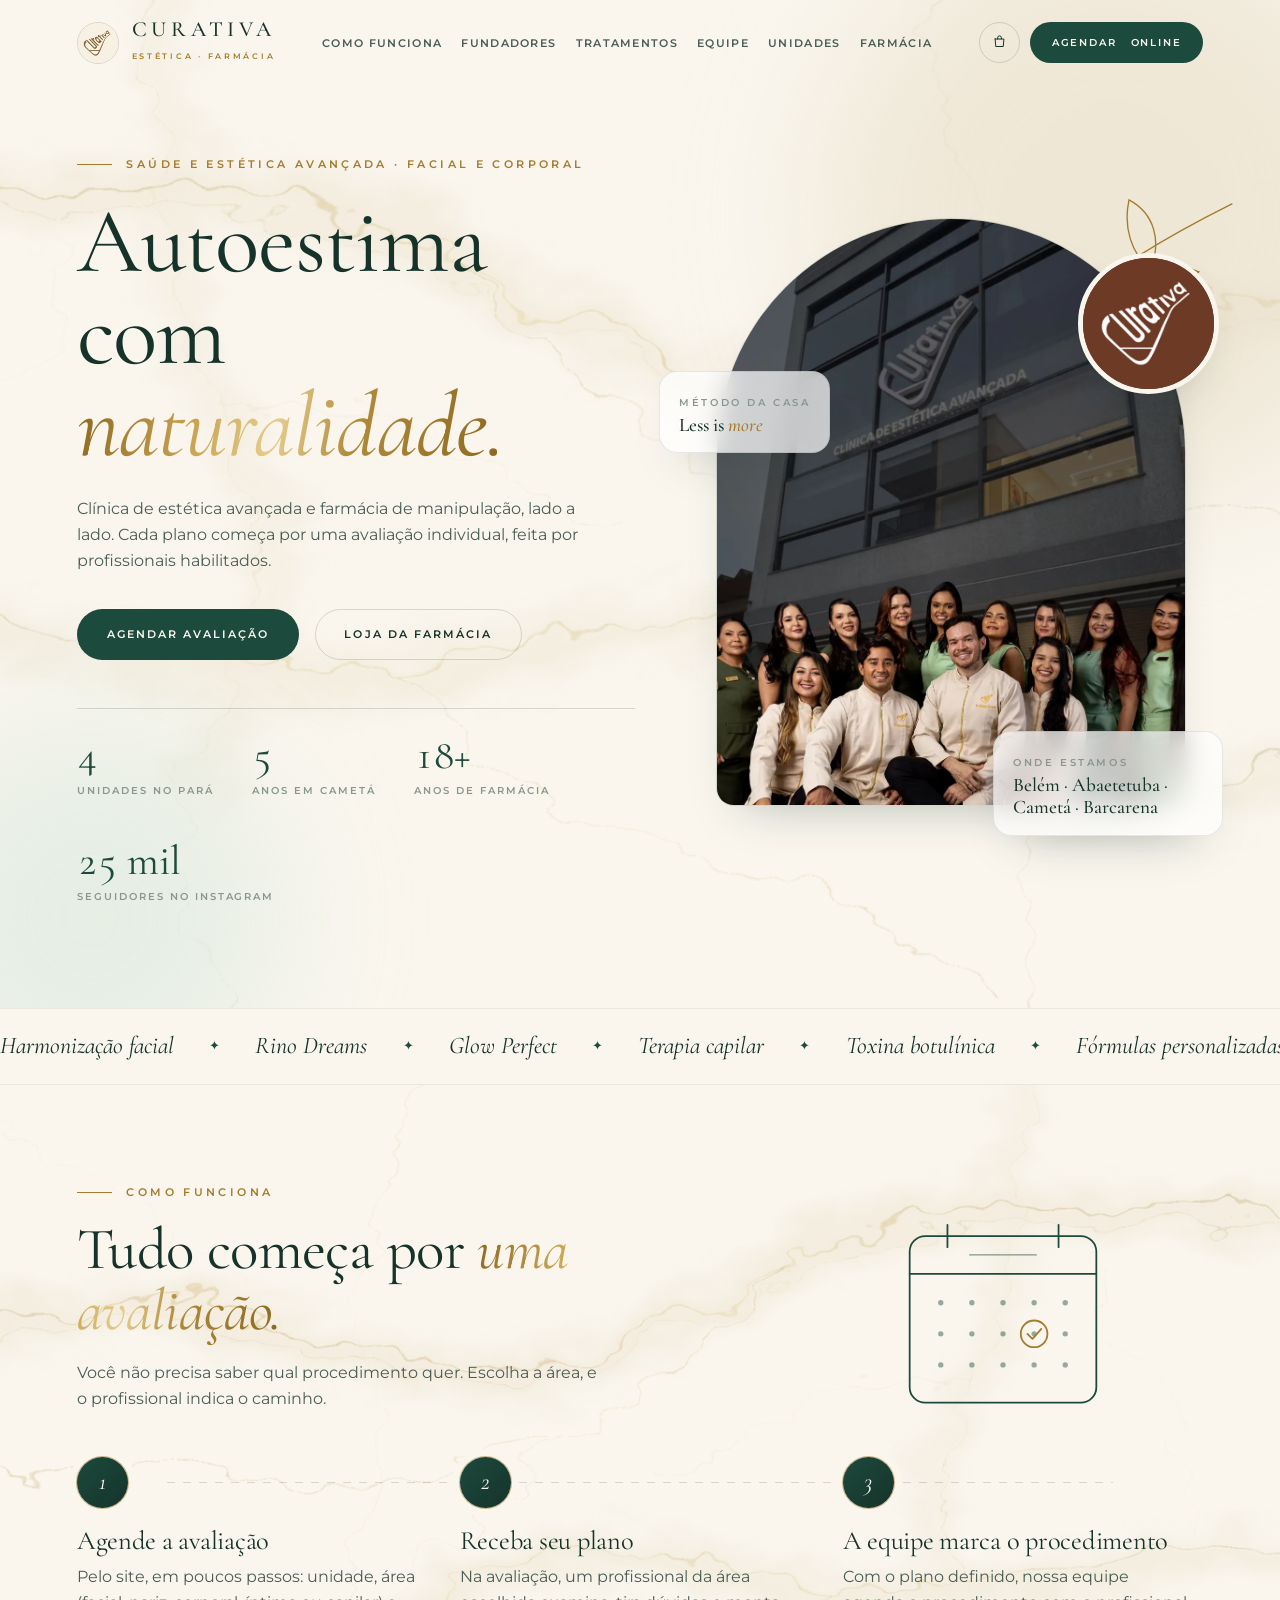
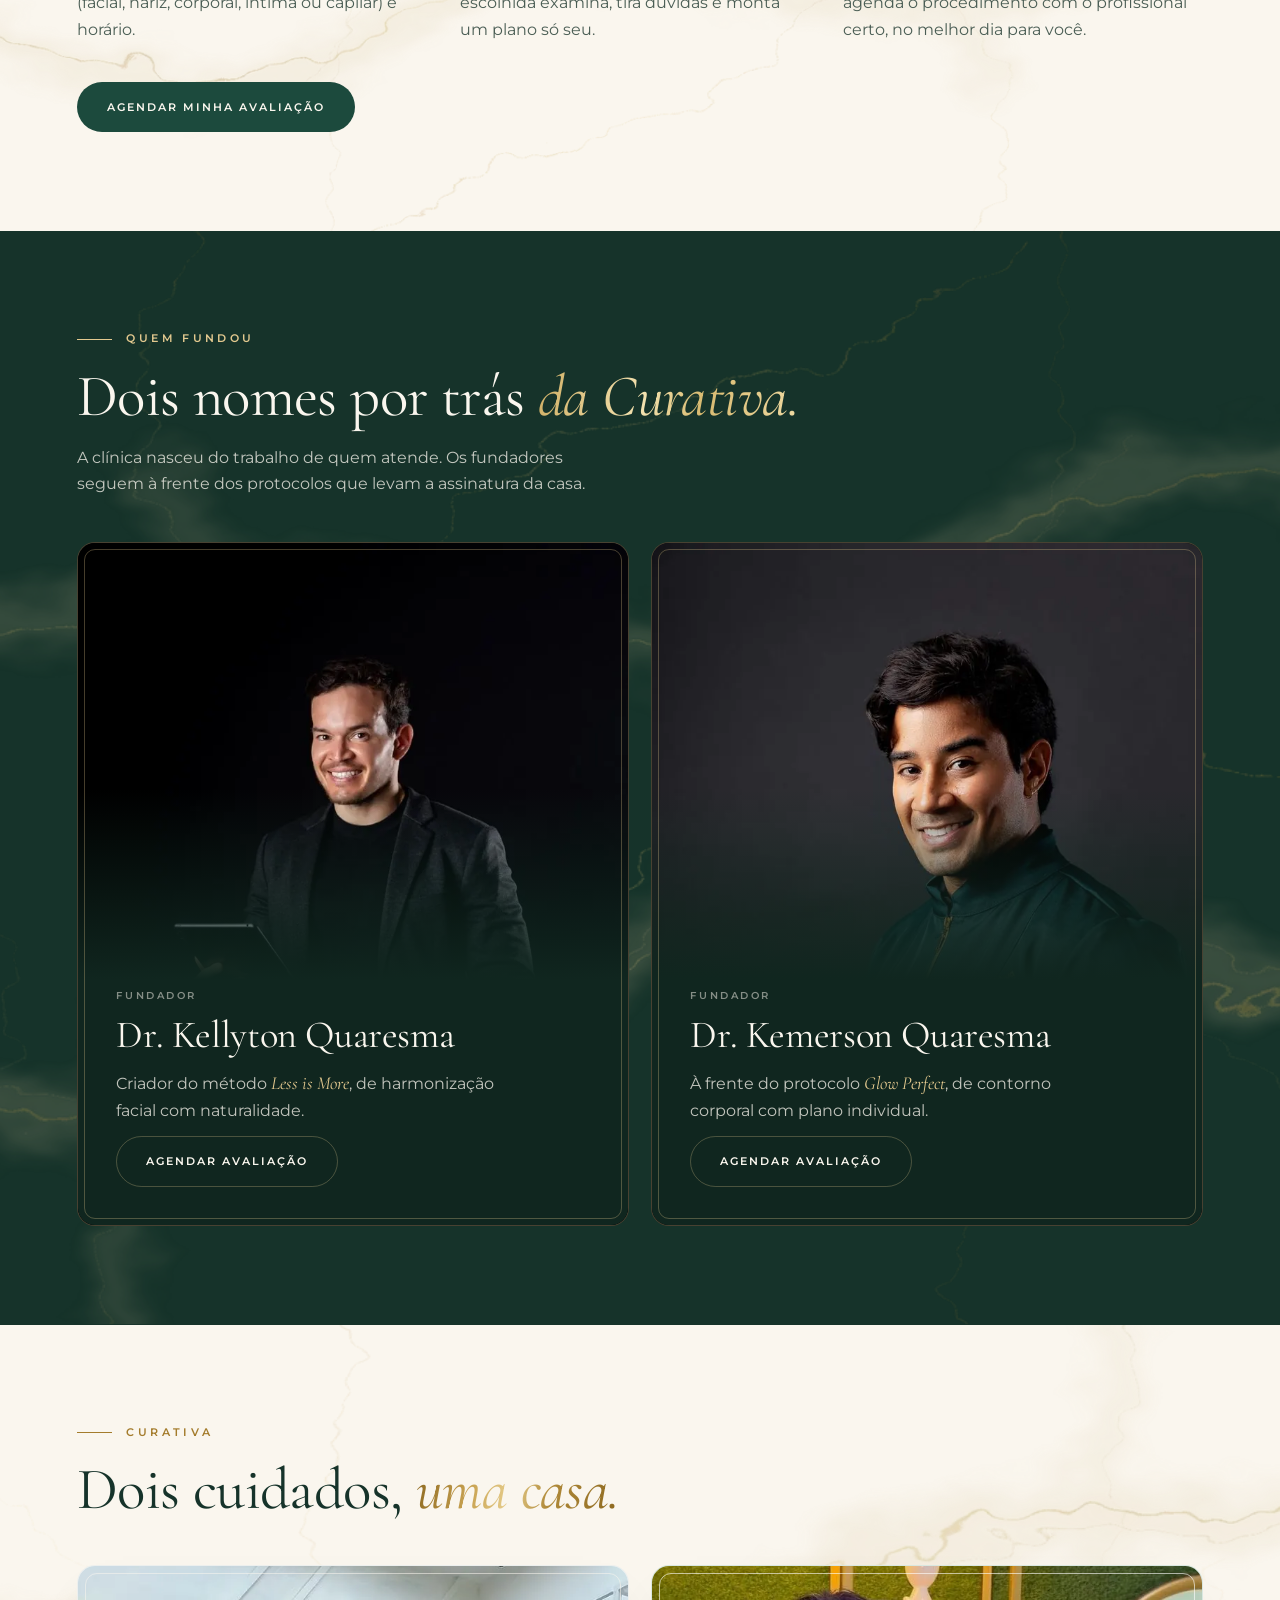
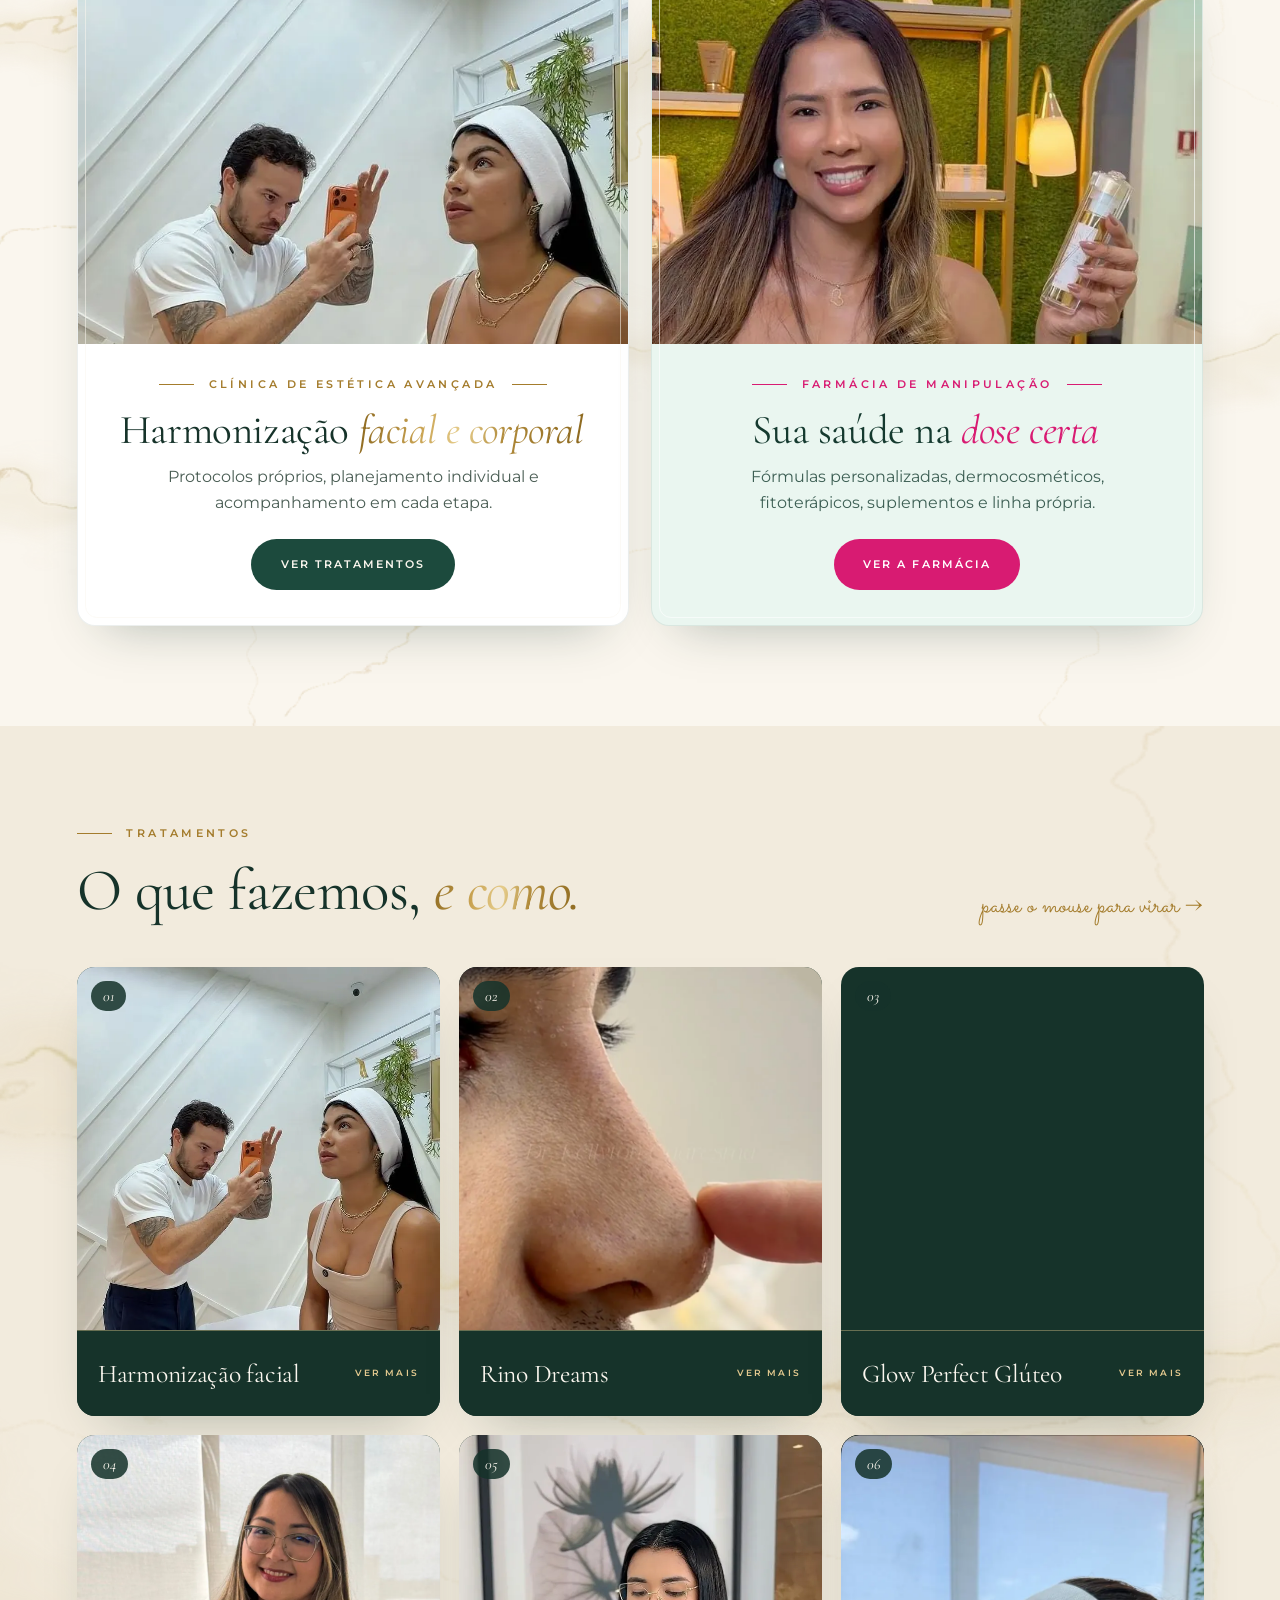
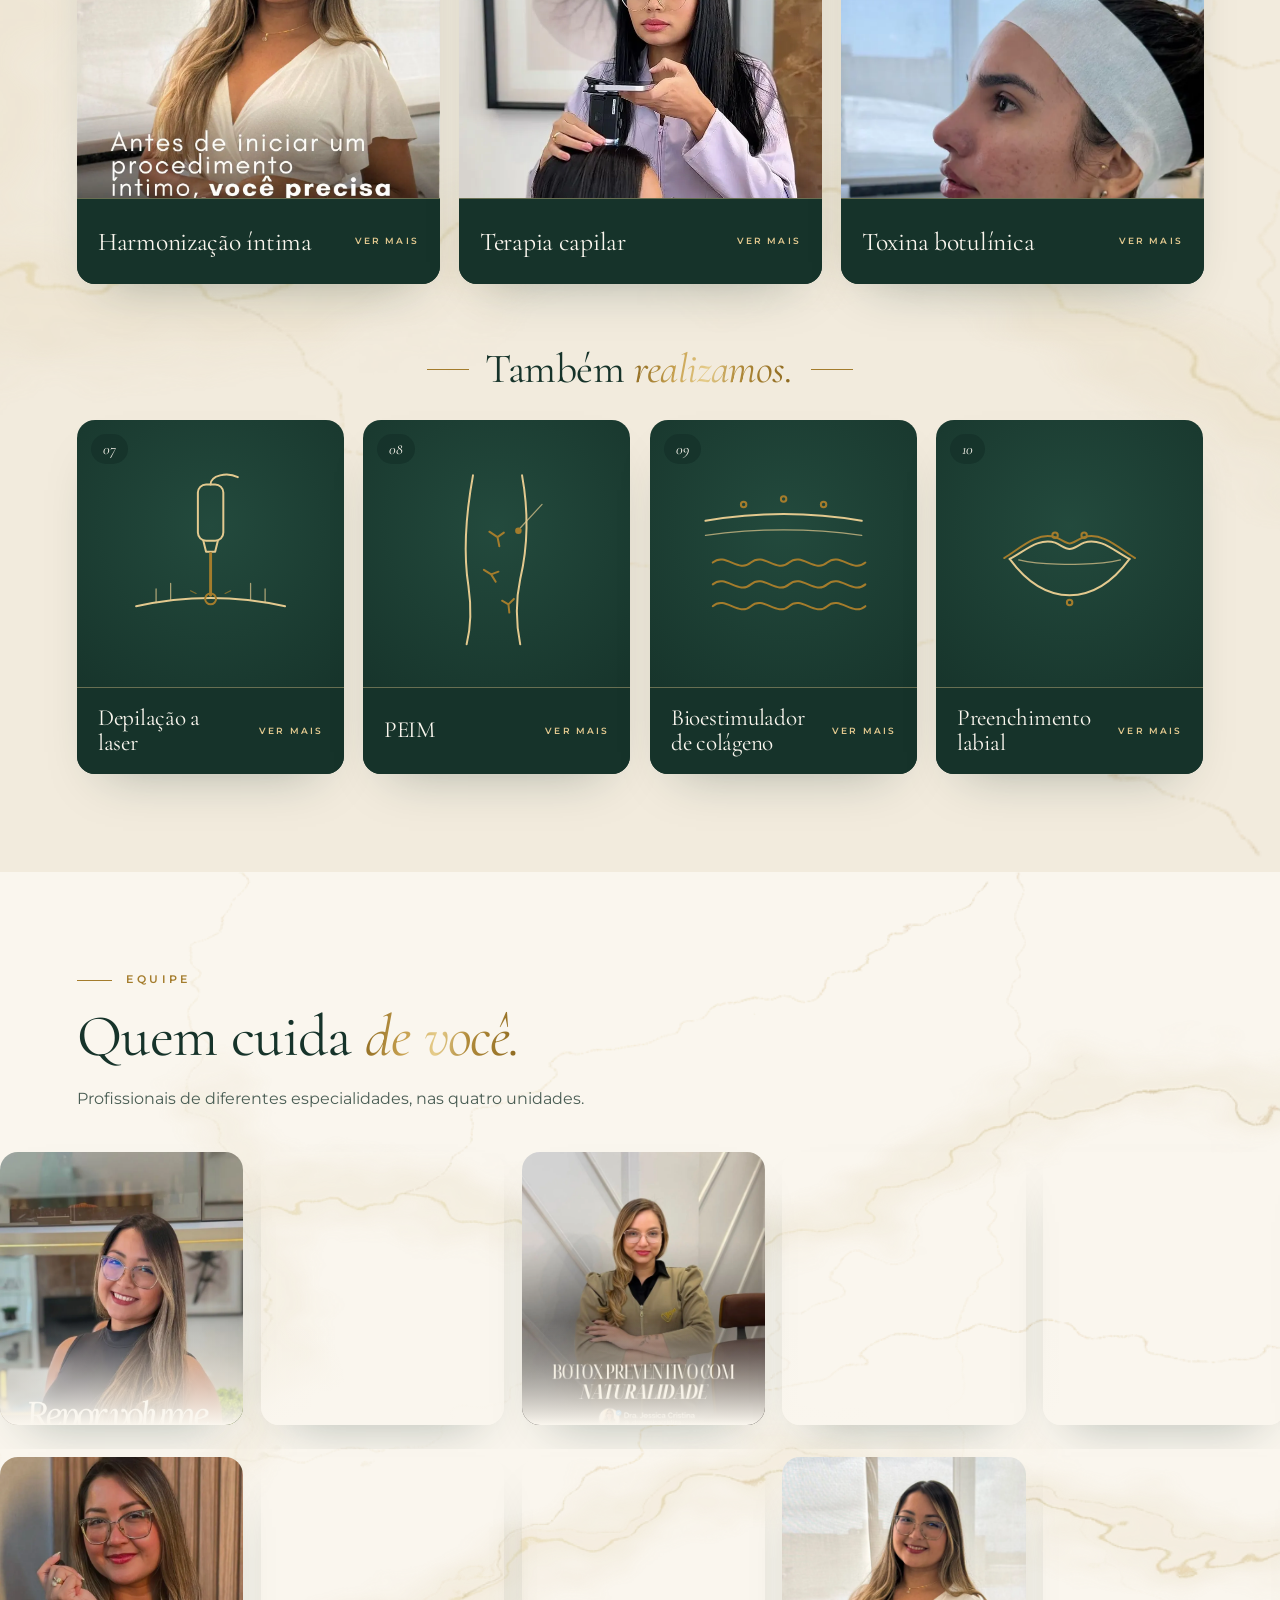
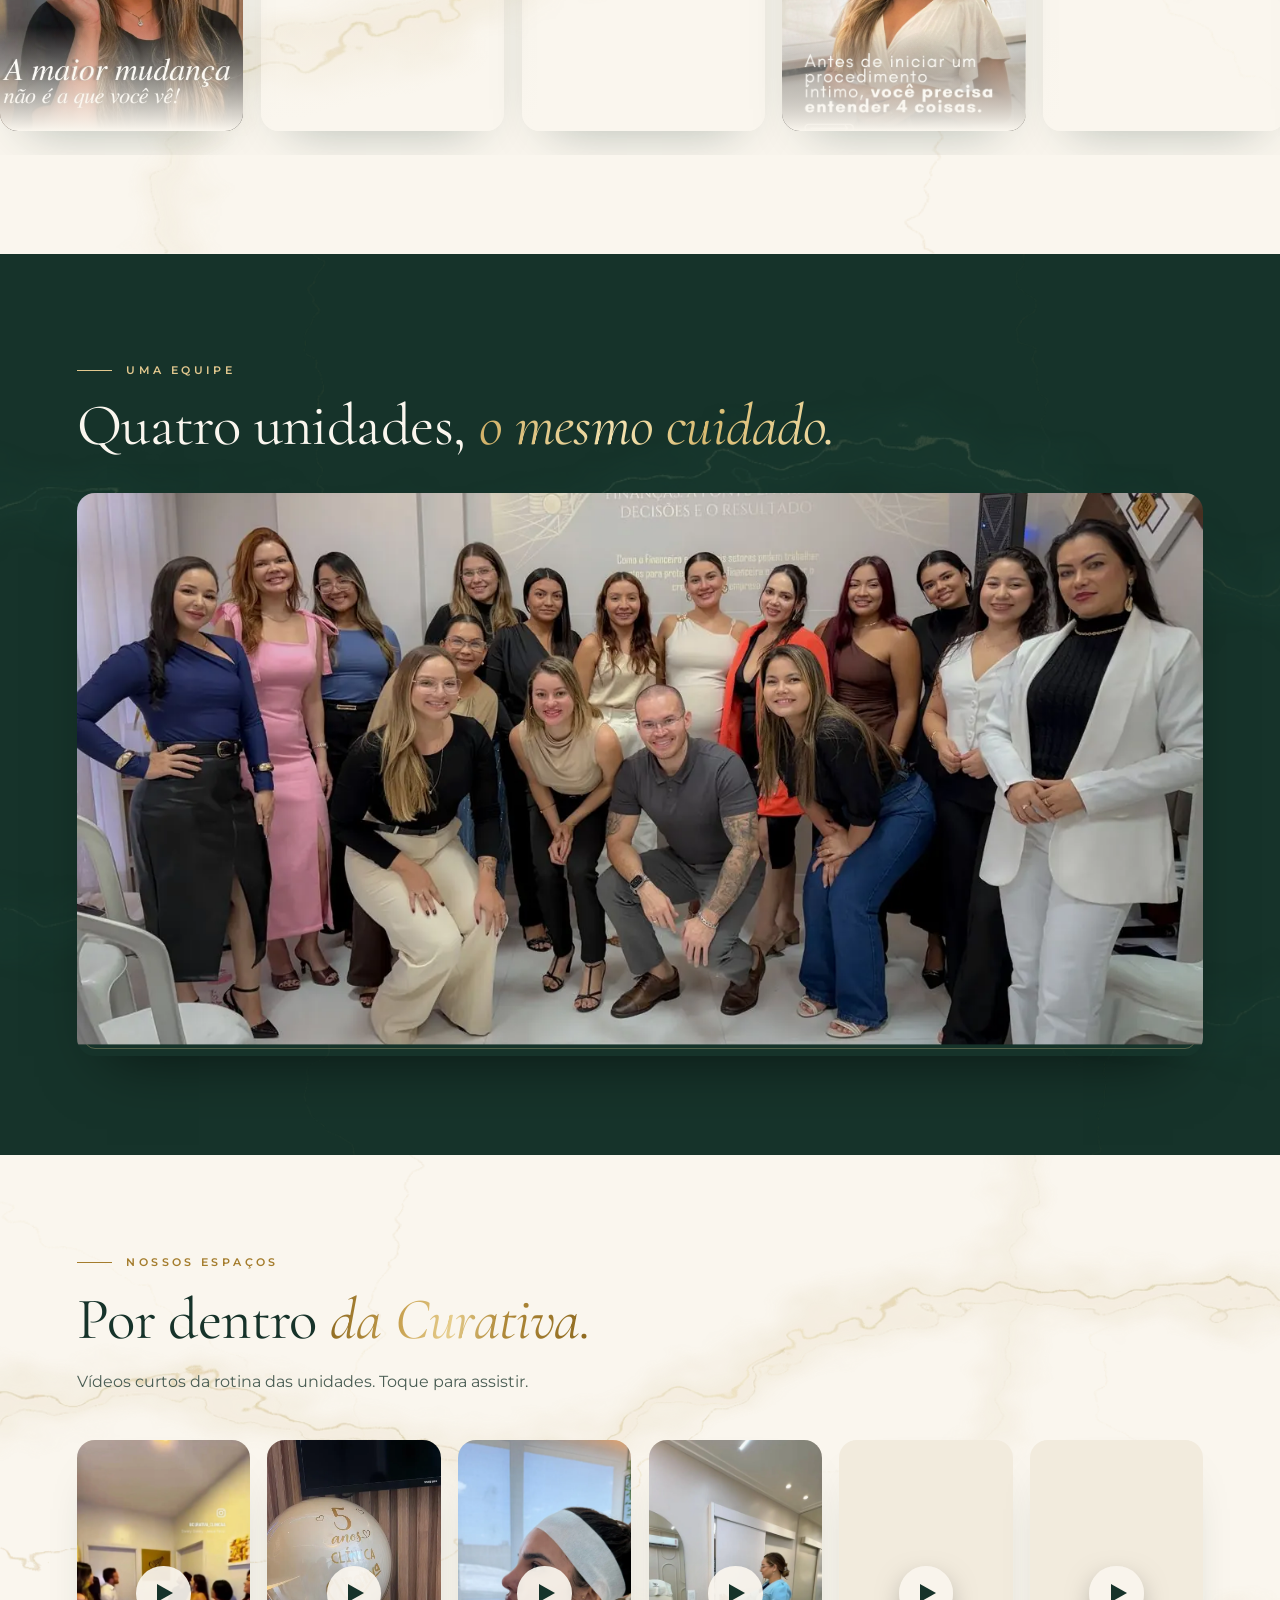
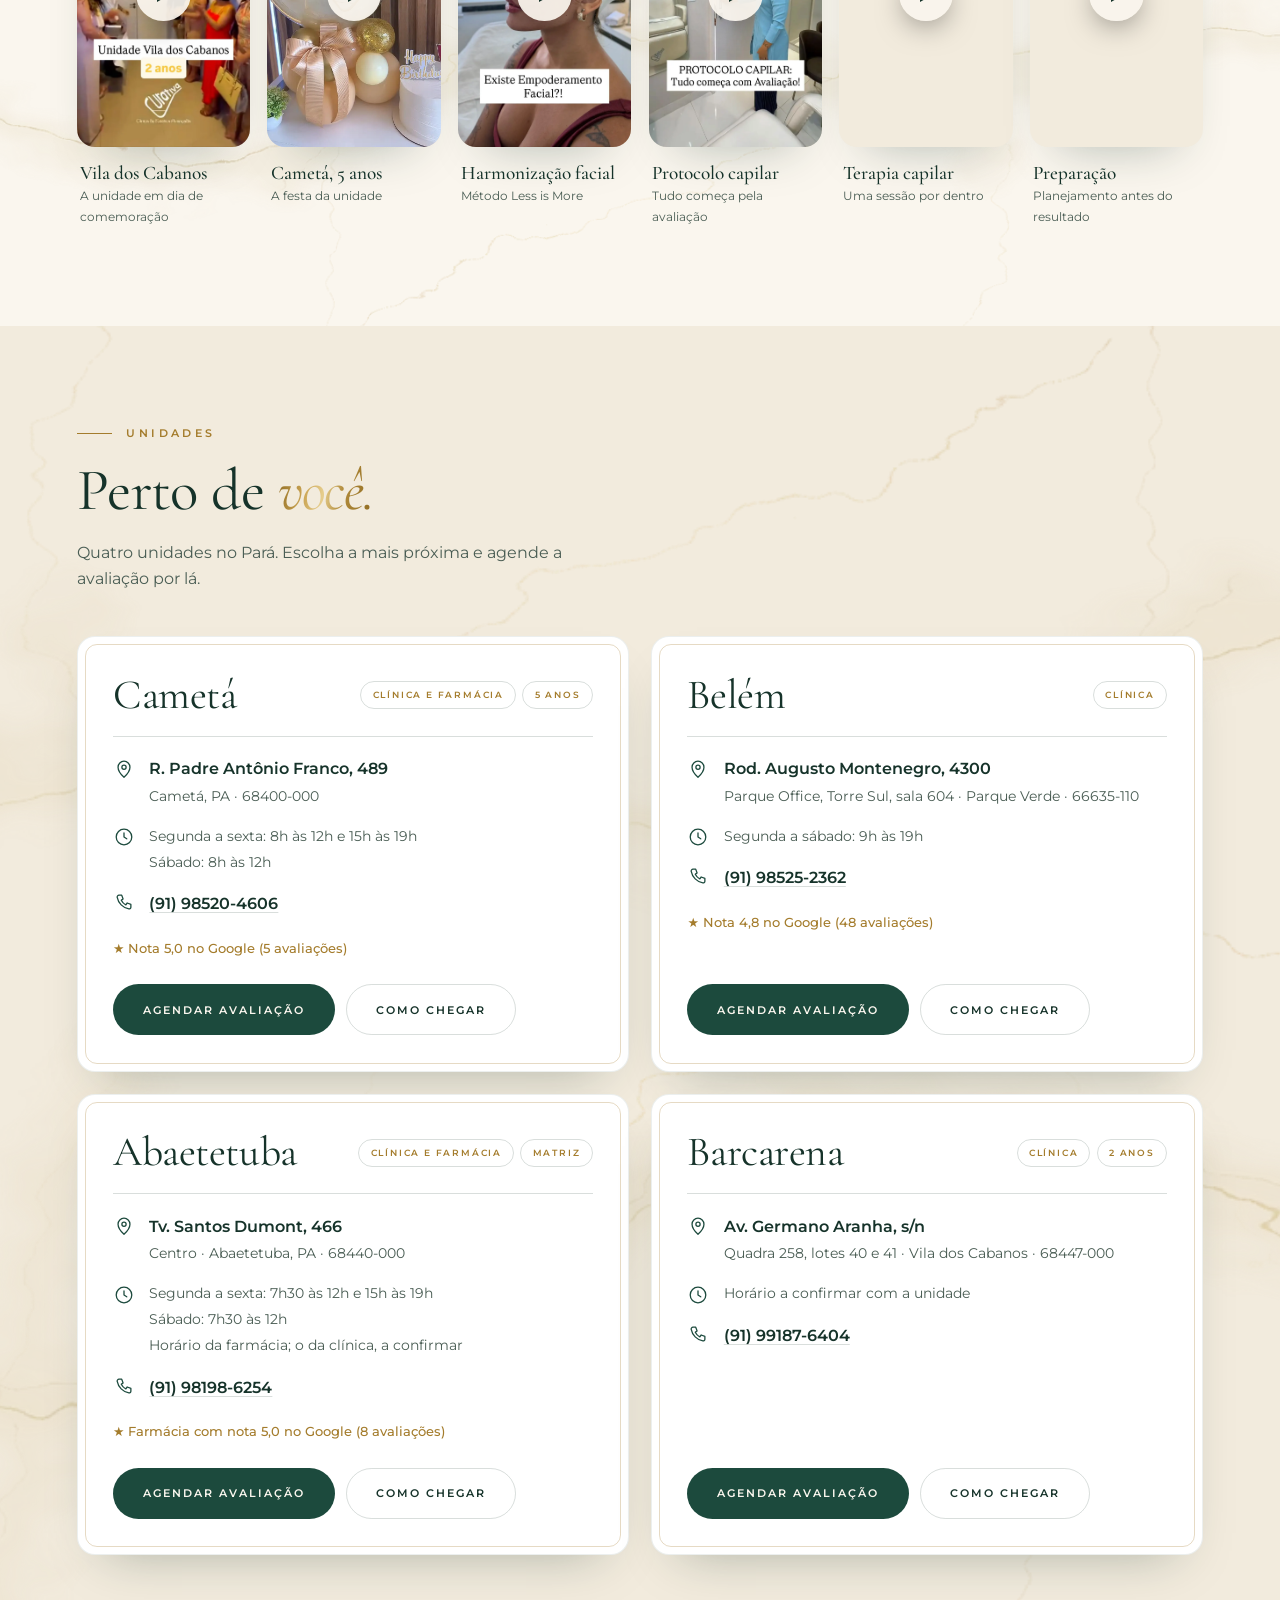
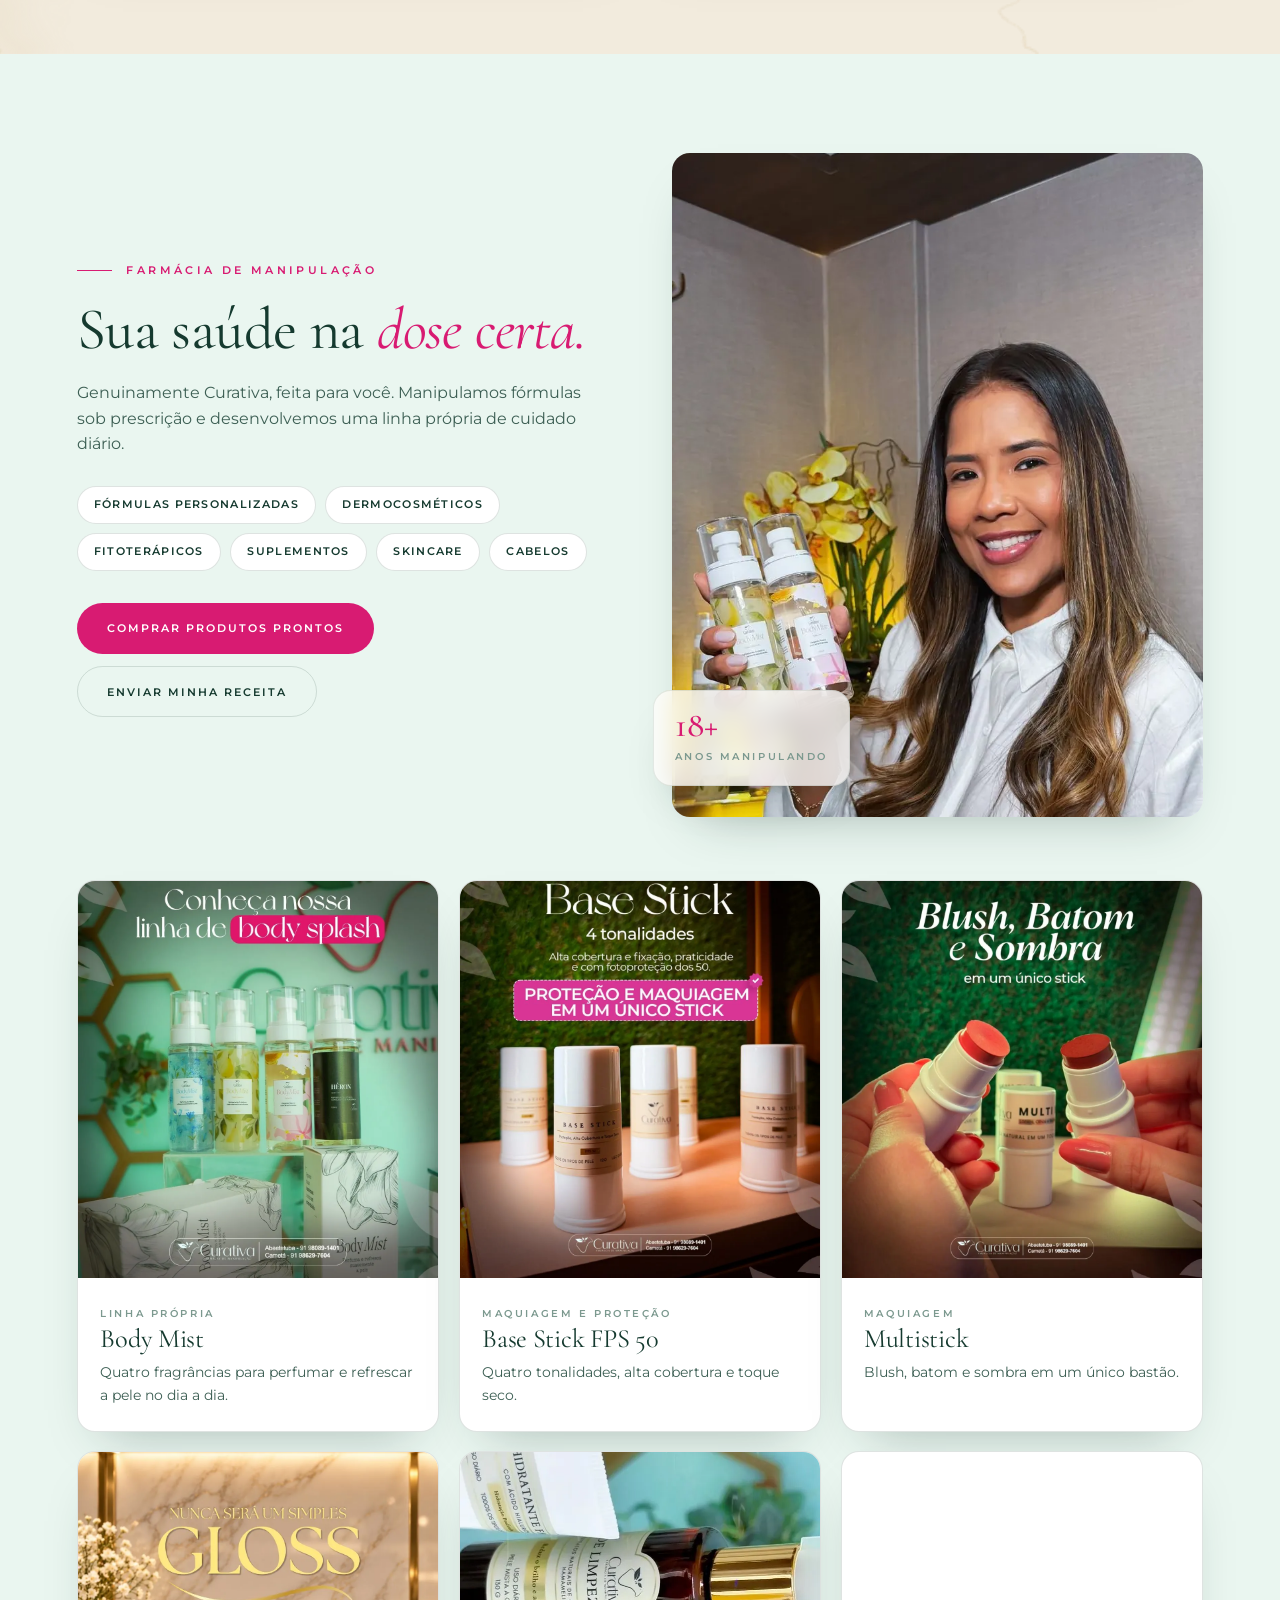
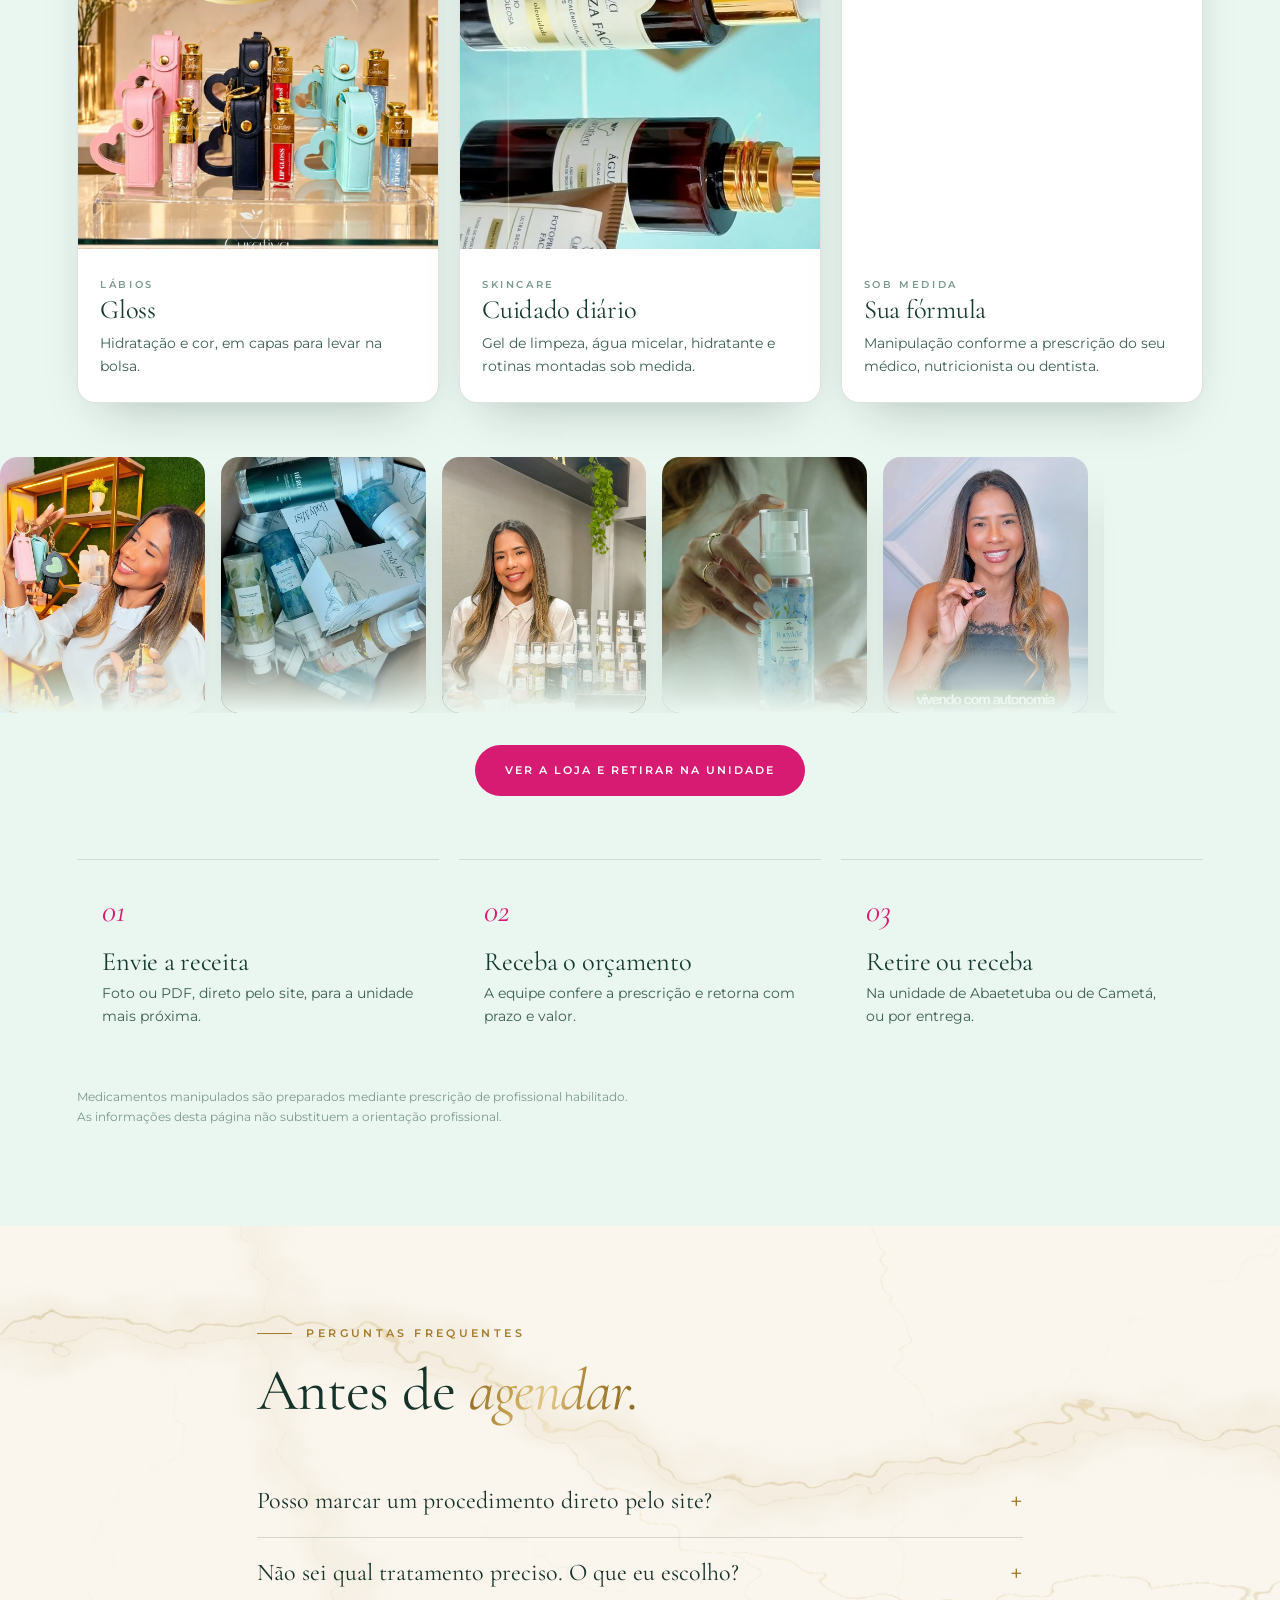
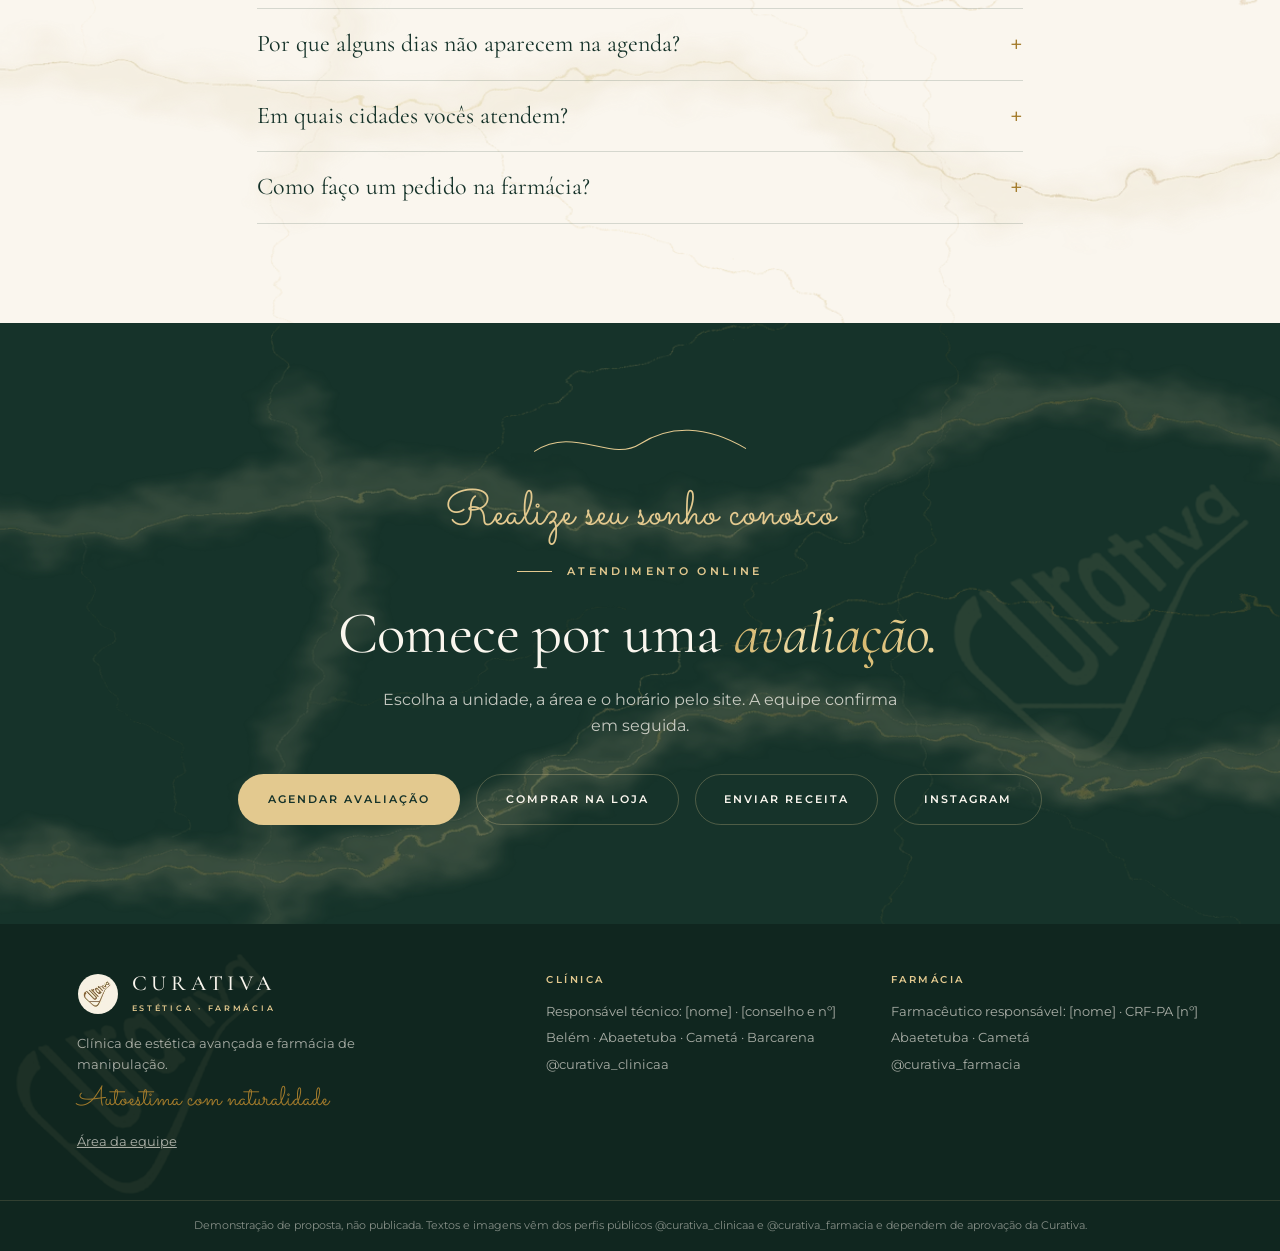
==== commit ca115f3b: "Celular: mármore dourado visível No celular a imagem era esticada pela altura da seção (veios enorme" ====
--- a/index.html
+++ b/index.html
@@ -15,7 +15,7 @@
 <link rel="preconnect" href="https://fonts.googleapis.com">
 <link rel="preconnect" href="https://fonts.gstatic.com" crossorigin>
 <link href="https://fonts.googleapis.com/css2?family=Cormorant+Garamond:ital,wght@0,400;0,500;1,400;1,500&family=Montserrat:wght@400;500;600&family=Sacramento&display=swap" rel="stylesheet">
-<link rel="stylesheet" href="styles.css?v=20261005f">
+<link rel="stylesheet" href="styles.css?v=20261005h">
 </head>
 <body>
 <div class="progresso" id="progresso" aria-hidden="true"></div>
@@ -677,6 +677,6 @@
 
 <a class="btn solid fixo-cel" href="agendar.html">Agendar avaliação</a>
 
-<script src="main.js?v=20261005f"></script>
+<script src="main.js?v=20261005h"></script>
 </body>
 </html>
--- a/styles.css
+++ b/styles.css
@@ -637,3 +637,12 @@
 
 /* celular: a cena troca na hora (os traços já entram se desenhando), sem esmaecer uma sobre a outra */
 @media (max-width: 900px) { .mg-c { transition: none; } }
+
+/* celular: mármore no tamanho natural, repetindo pela altura da seção (esticado para "cover" os veios ficavam
+   enormes e borrados numa tela estreita) e um pouco mais presente */
+@media (max-width: 800px) {
+  /* versão do celular: a imagem + ela espelhada, então a repetição não tem emenda */
+  main > section:not(.theme-farmacia):not(.banda)::before { background-image: url("assets/marmore-cel.webp"); opacity: .62; background-size: 760px auto; background-repeat: repeat-y; background-position: 30% 0; }
+  main > section.theme-verde::before { background-image: url("assets/marmore-verde-cel.webp"); opacity: .3; }
+  .banda::before { background-image: url("assets/marmore-verde-cel.webp"); background-size: 760px auto; background-repeat: repeat-y; opacity: .22; }
+}
